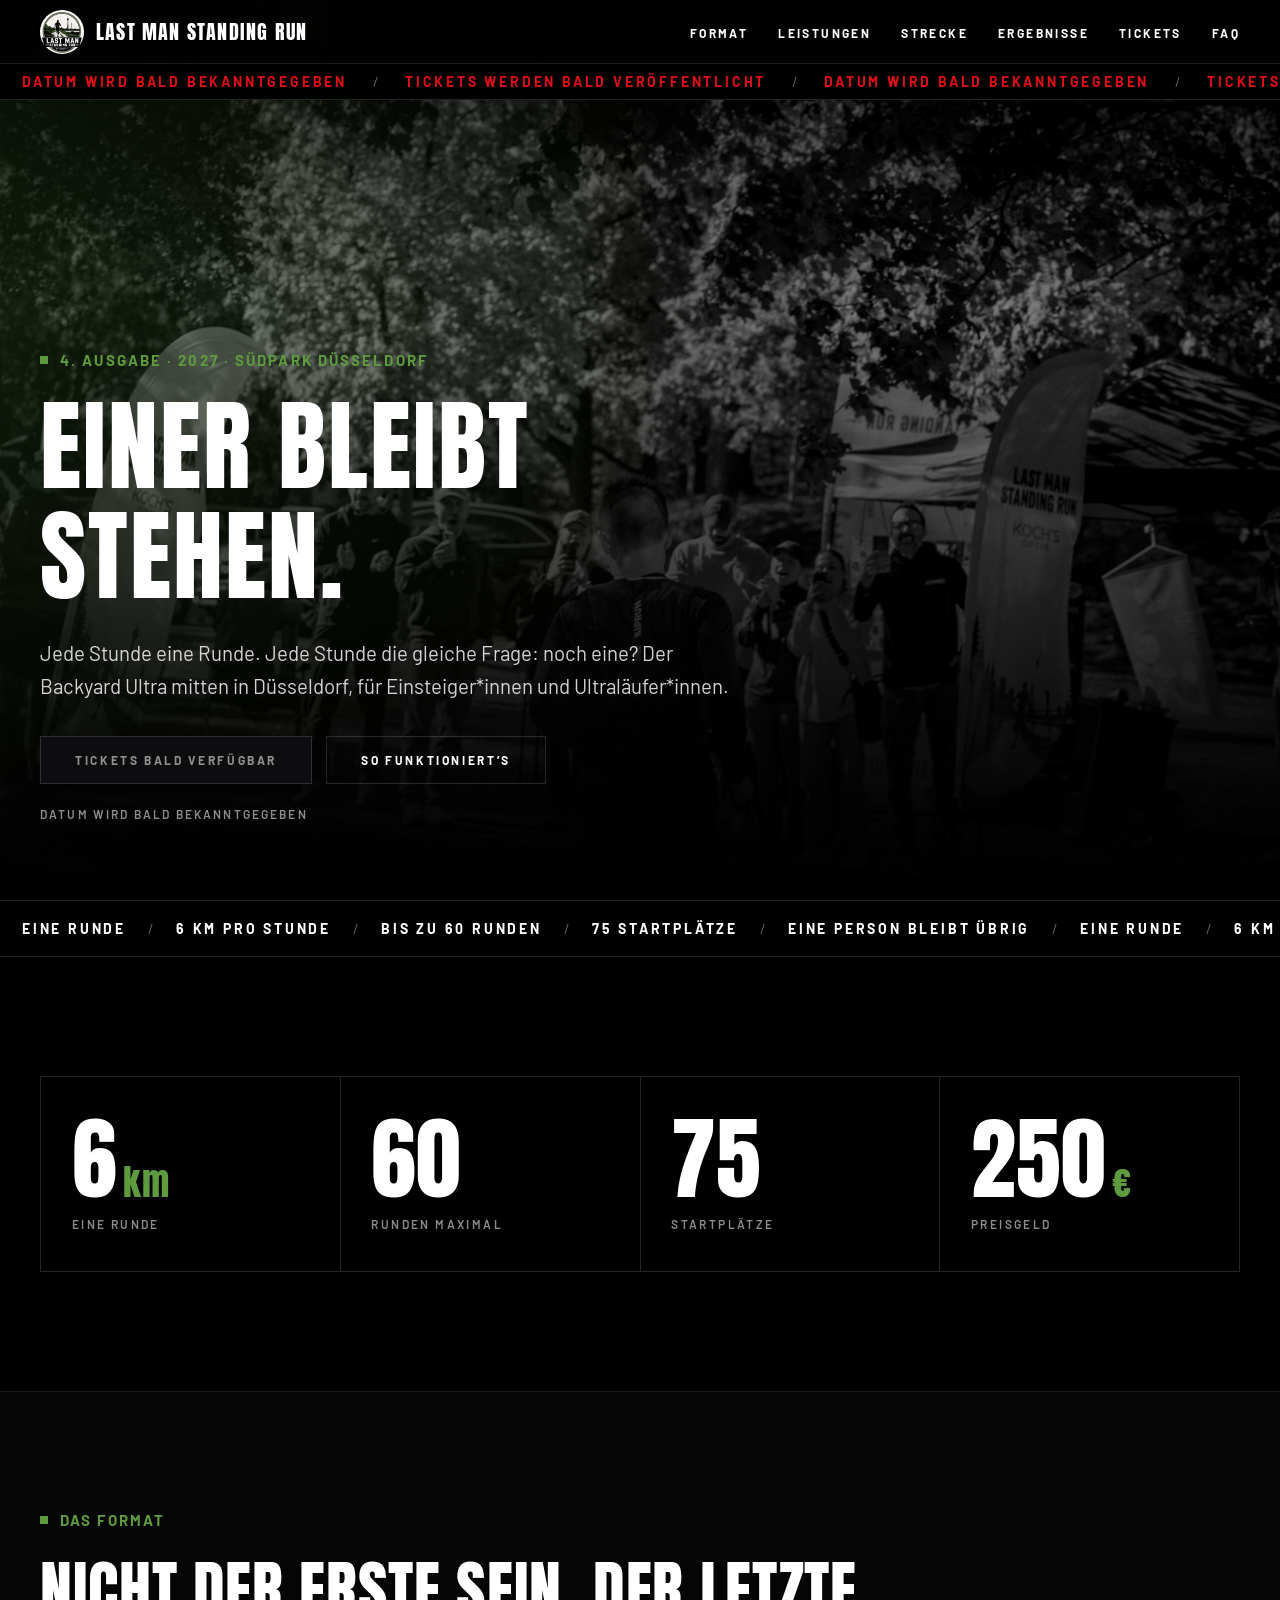
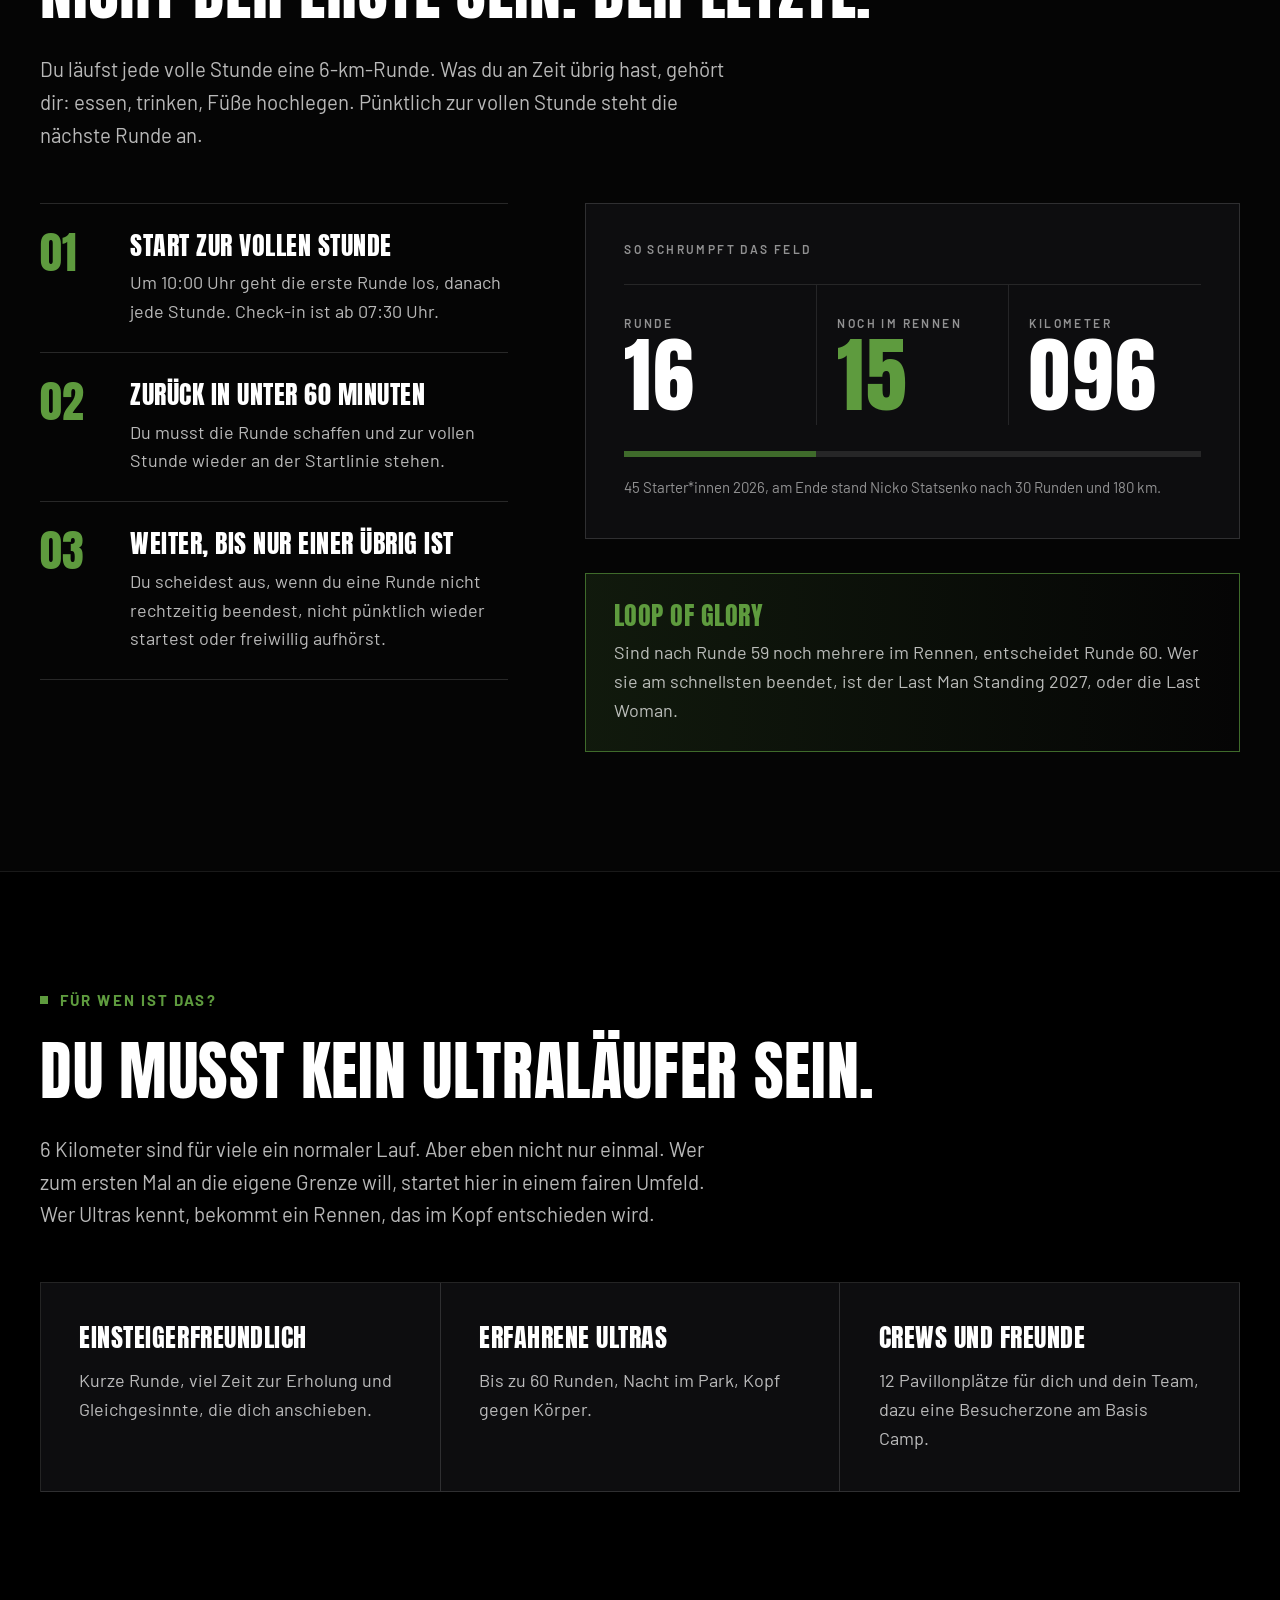
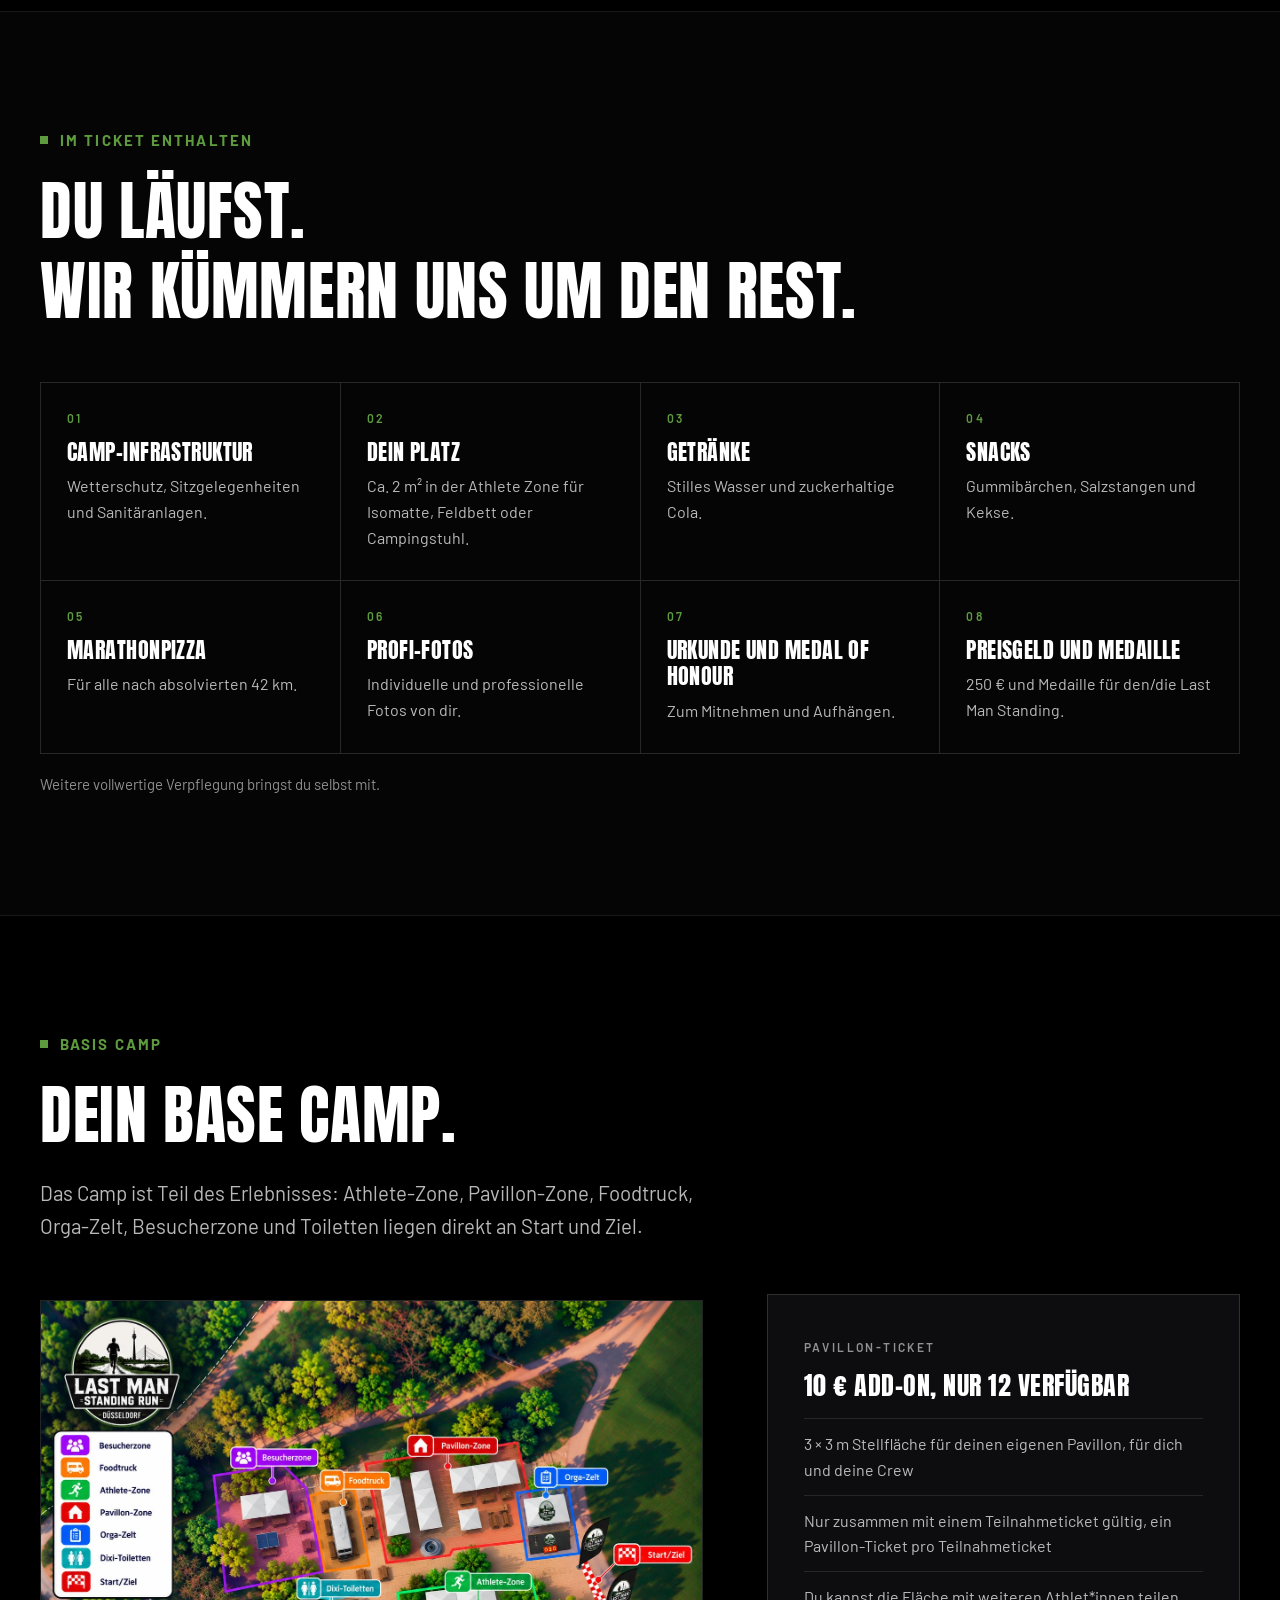
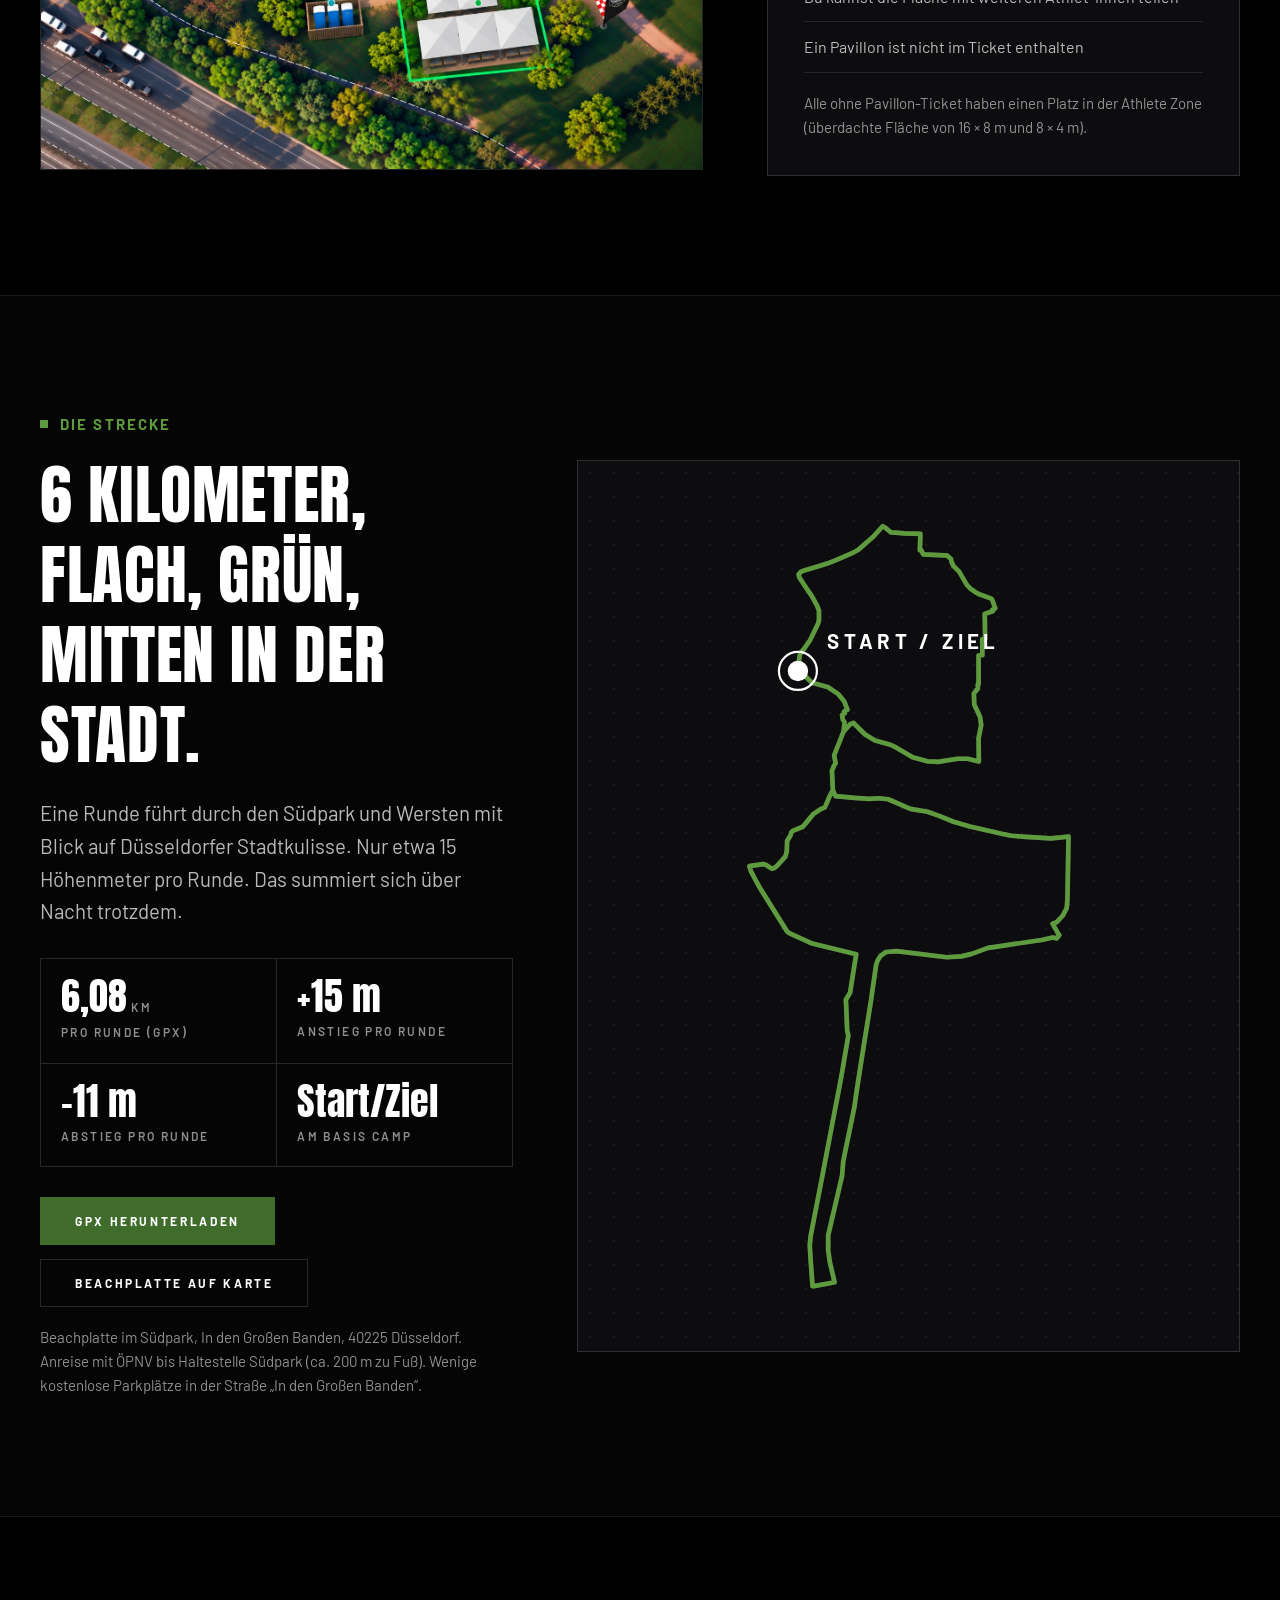
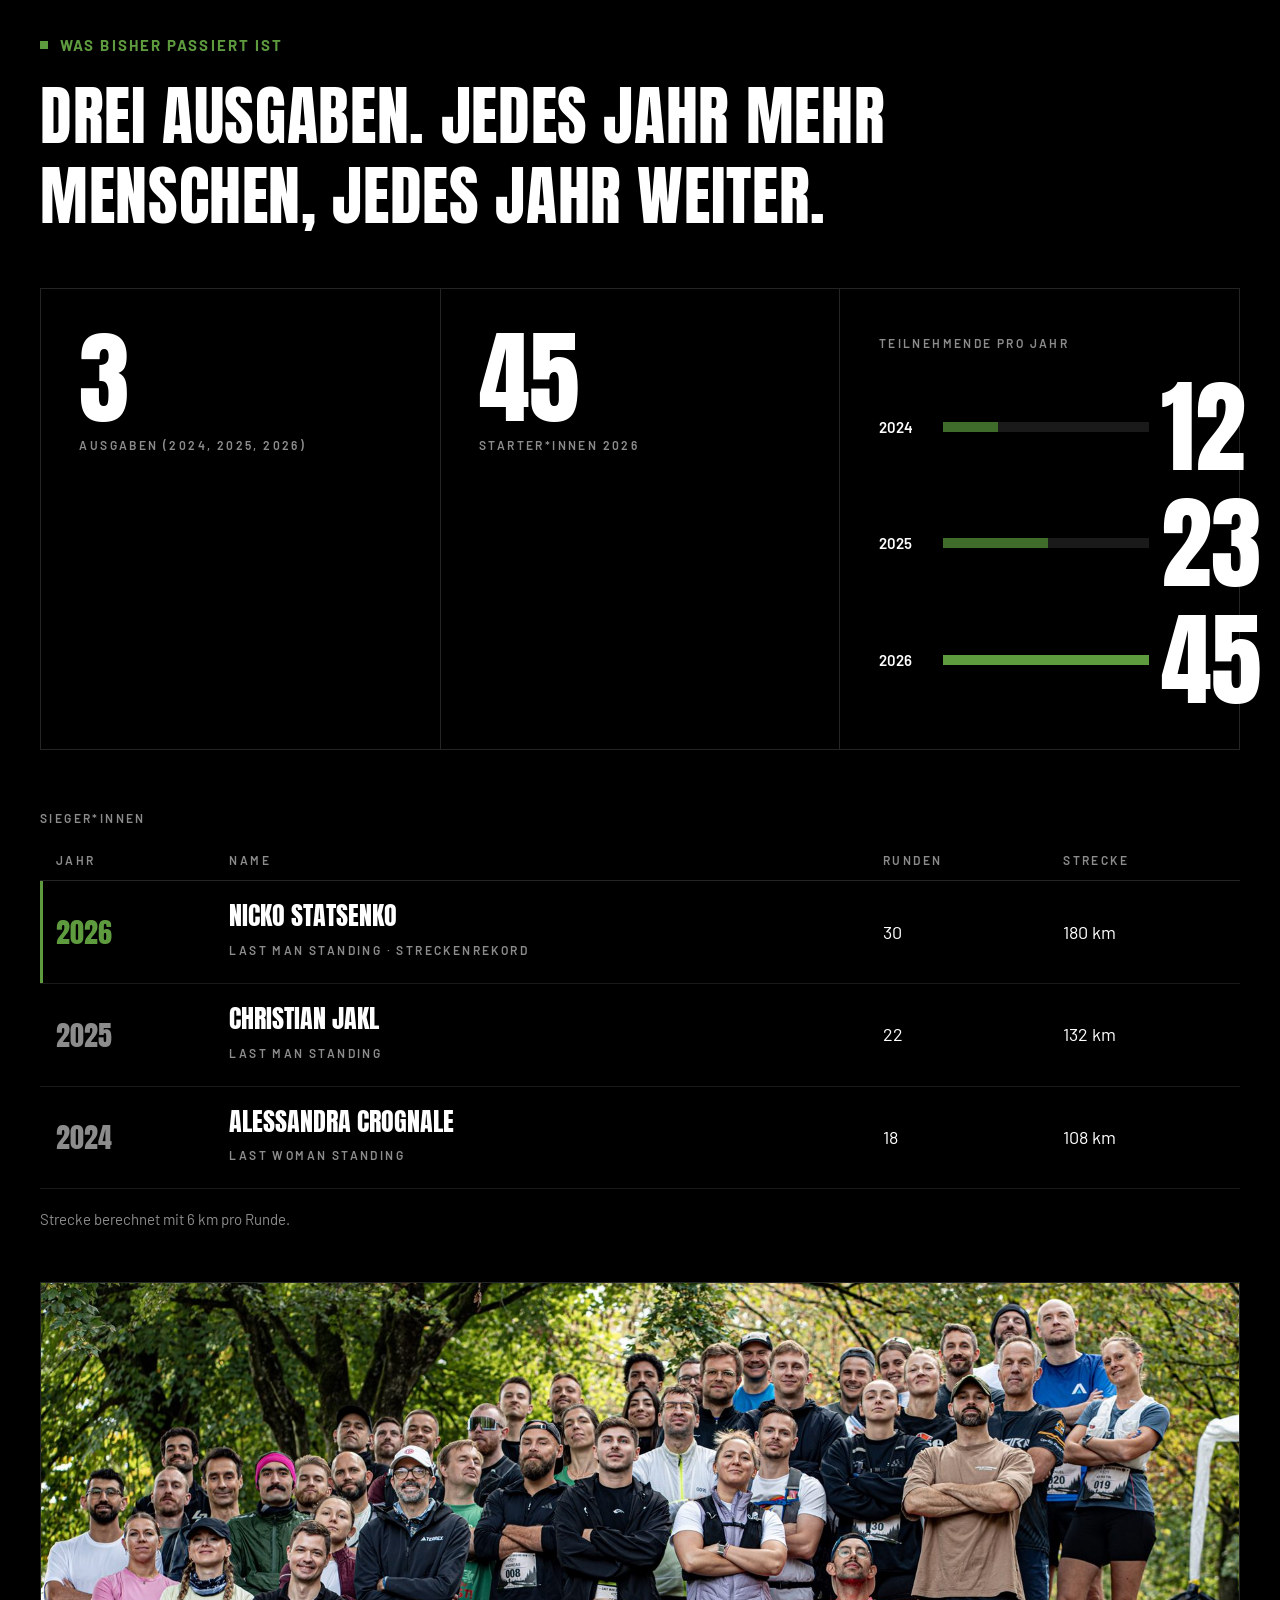
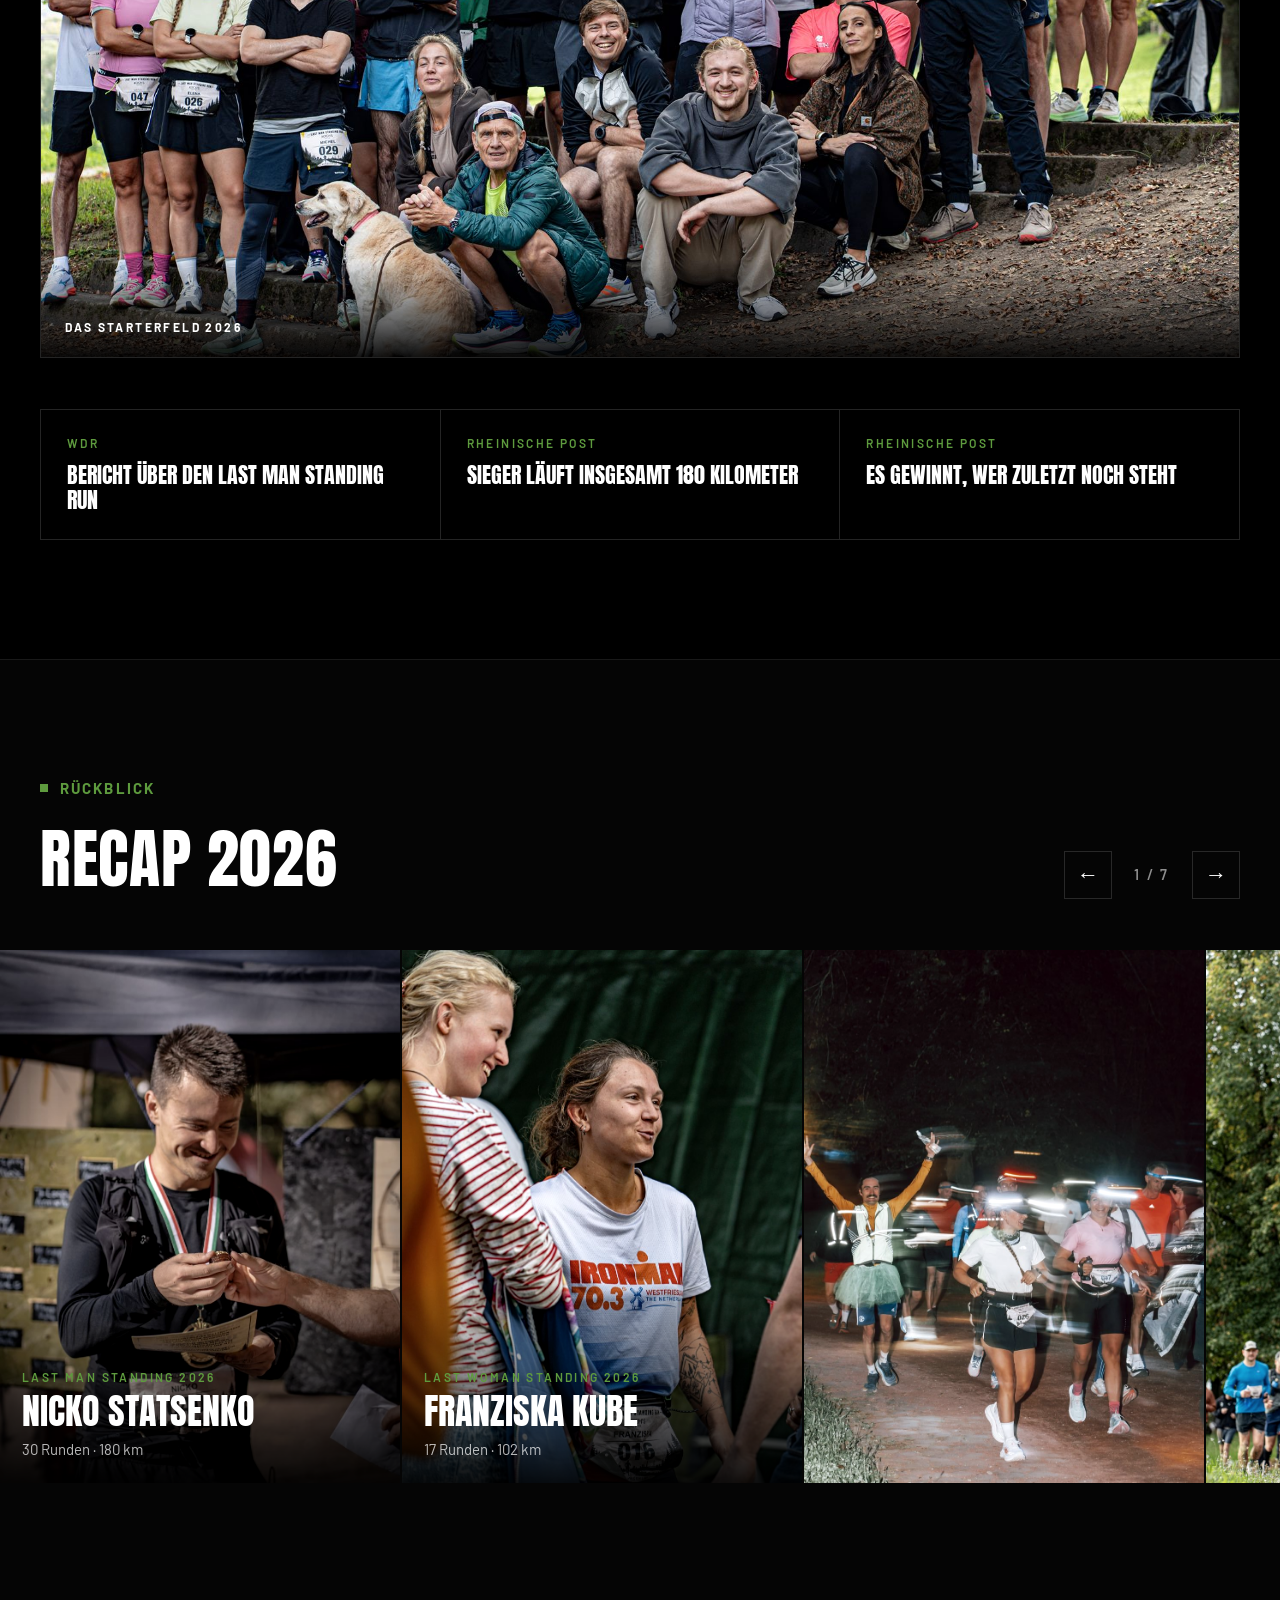
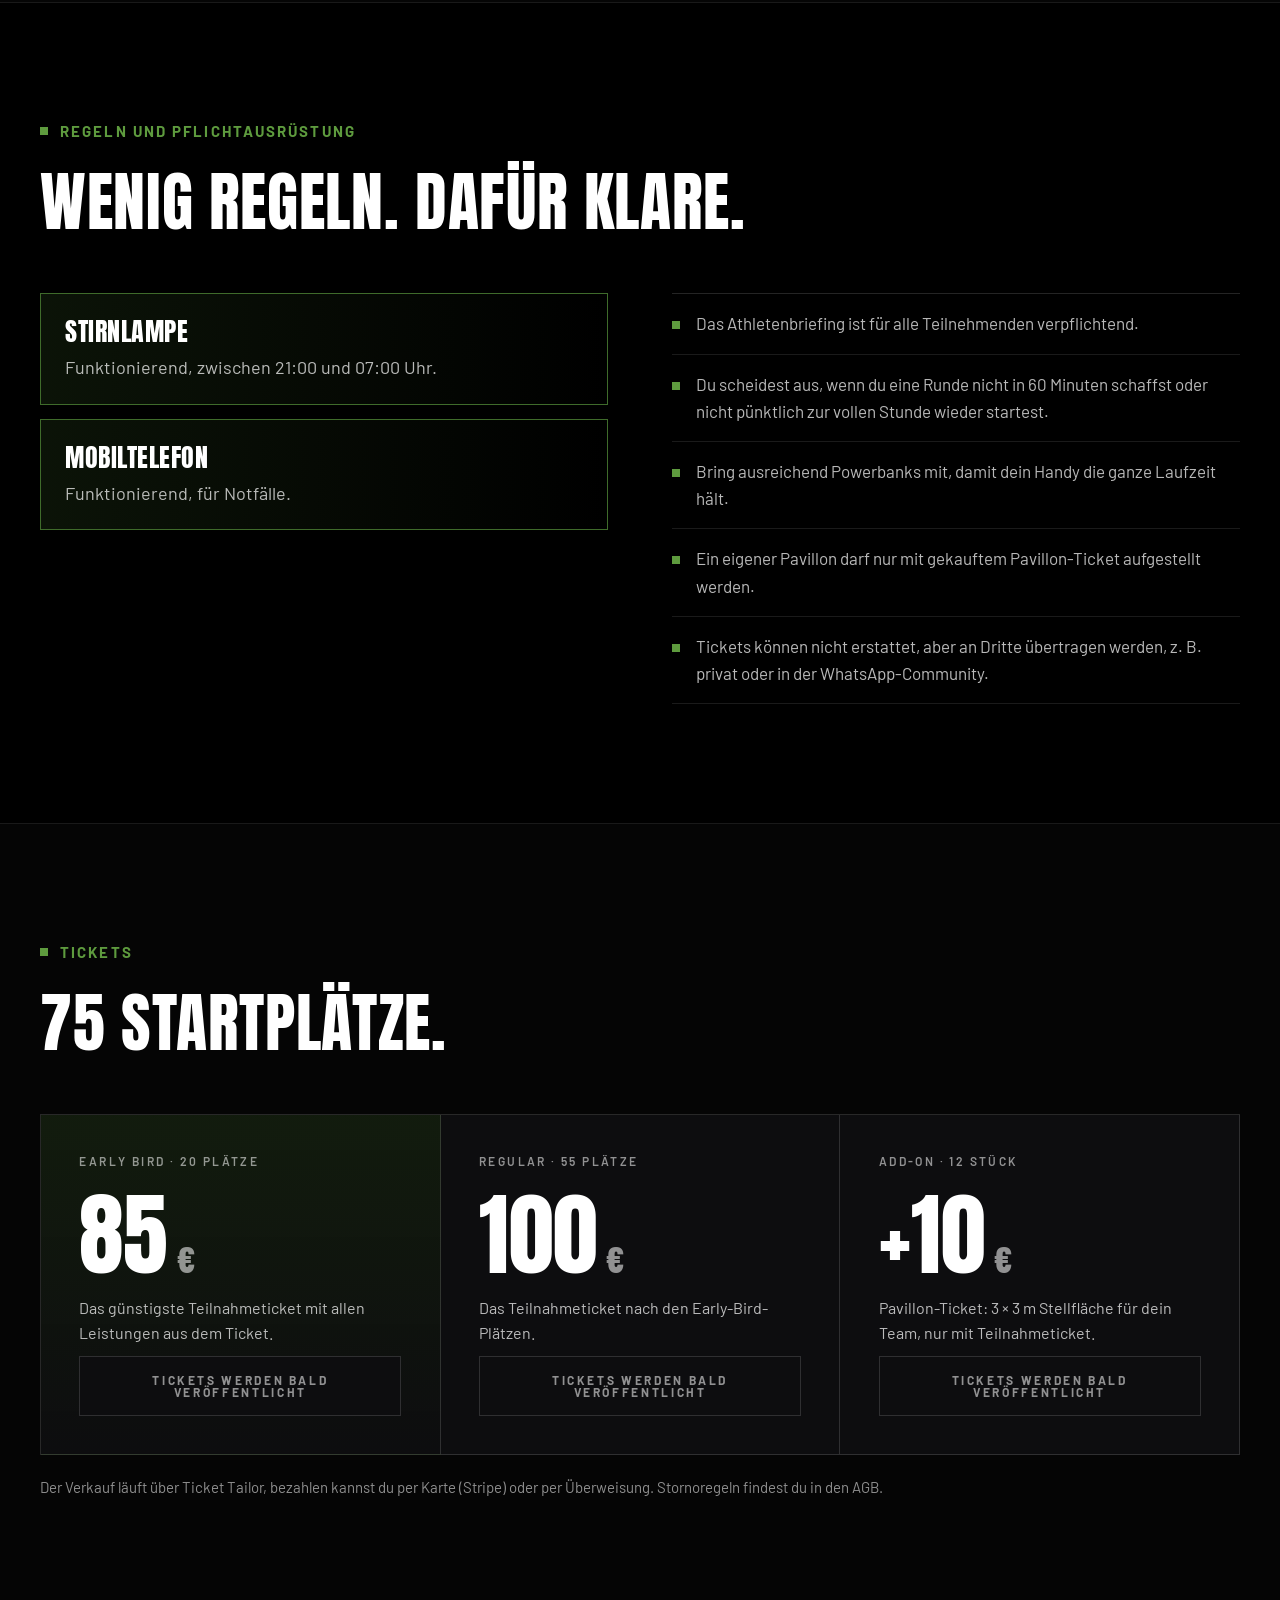
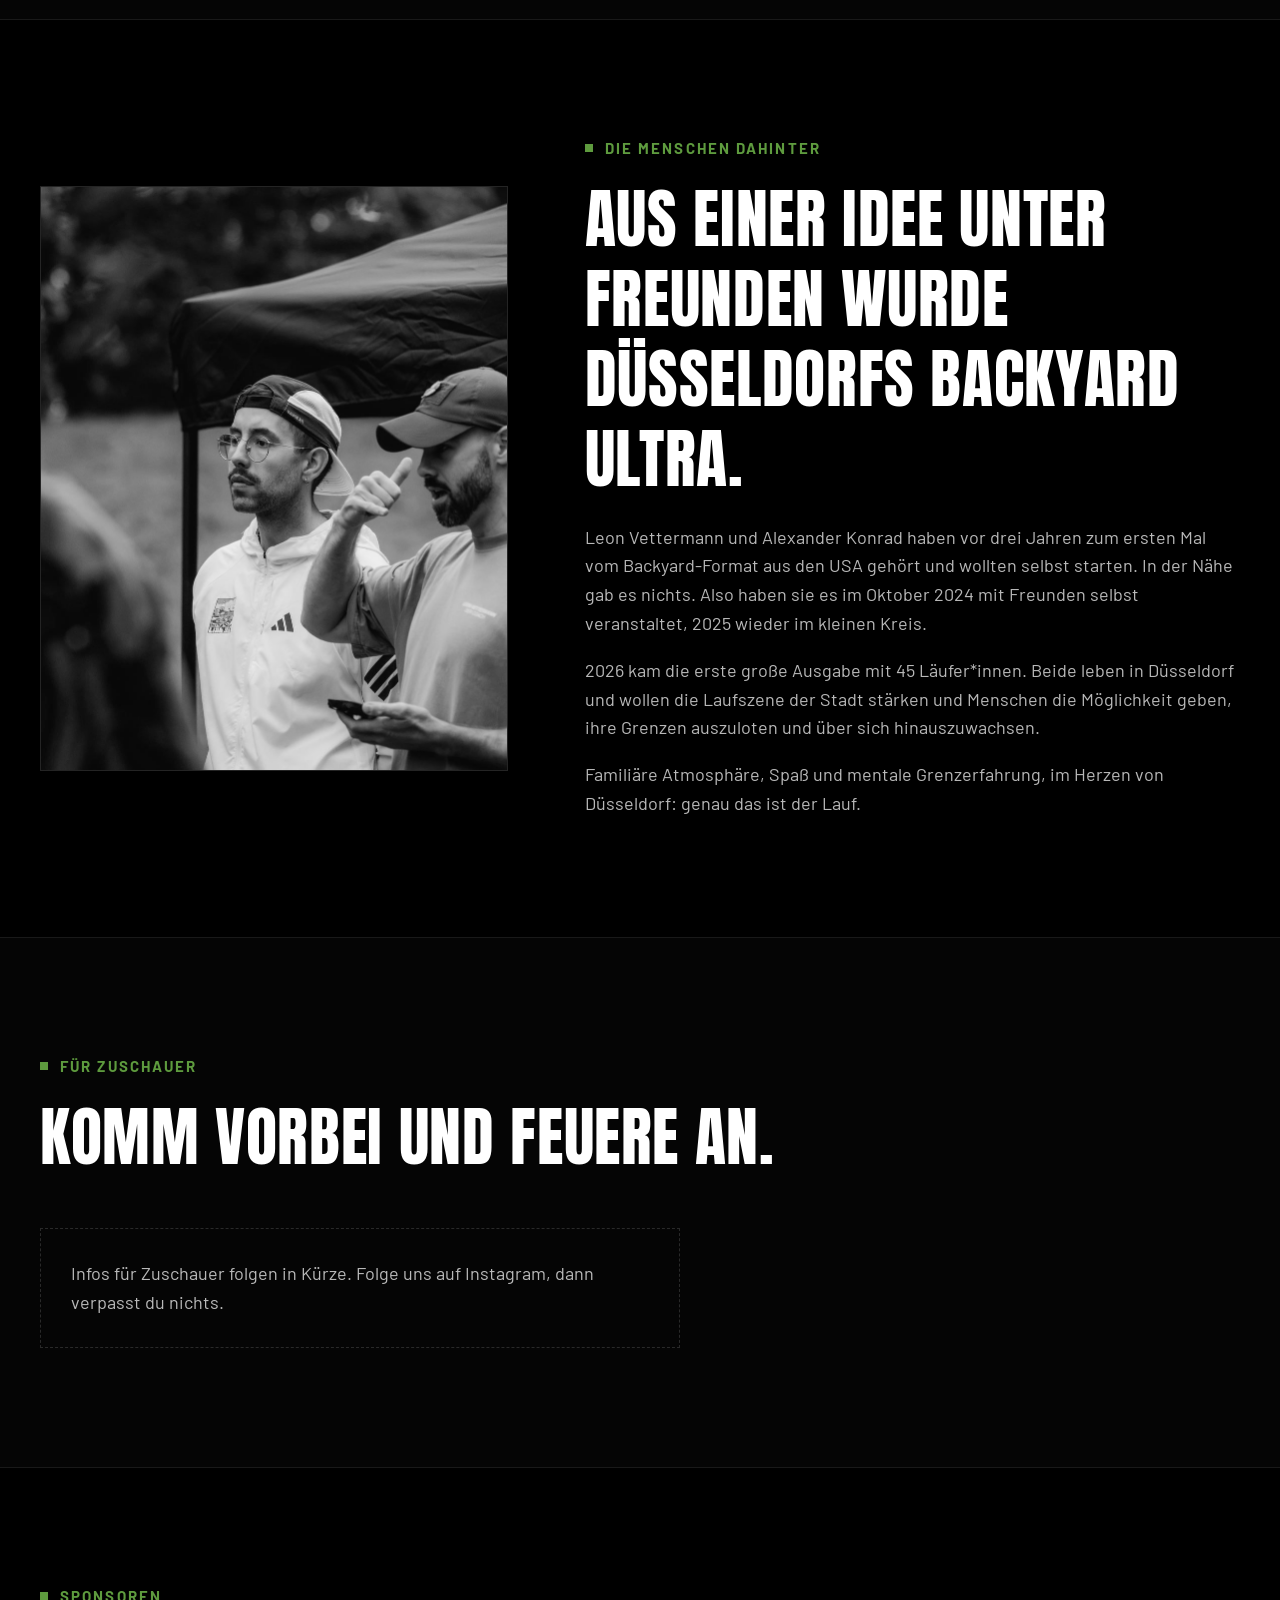
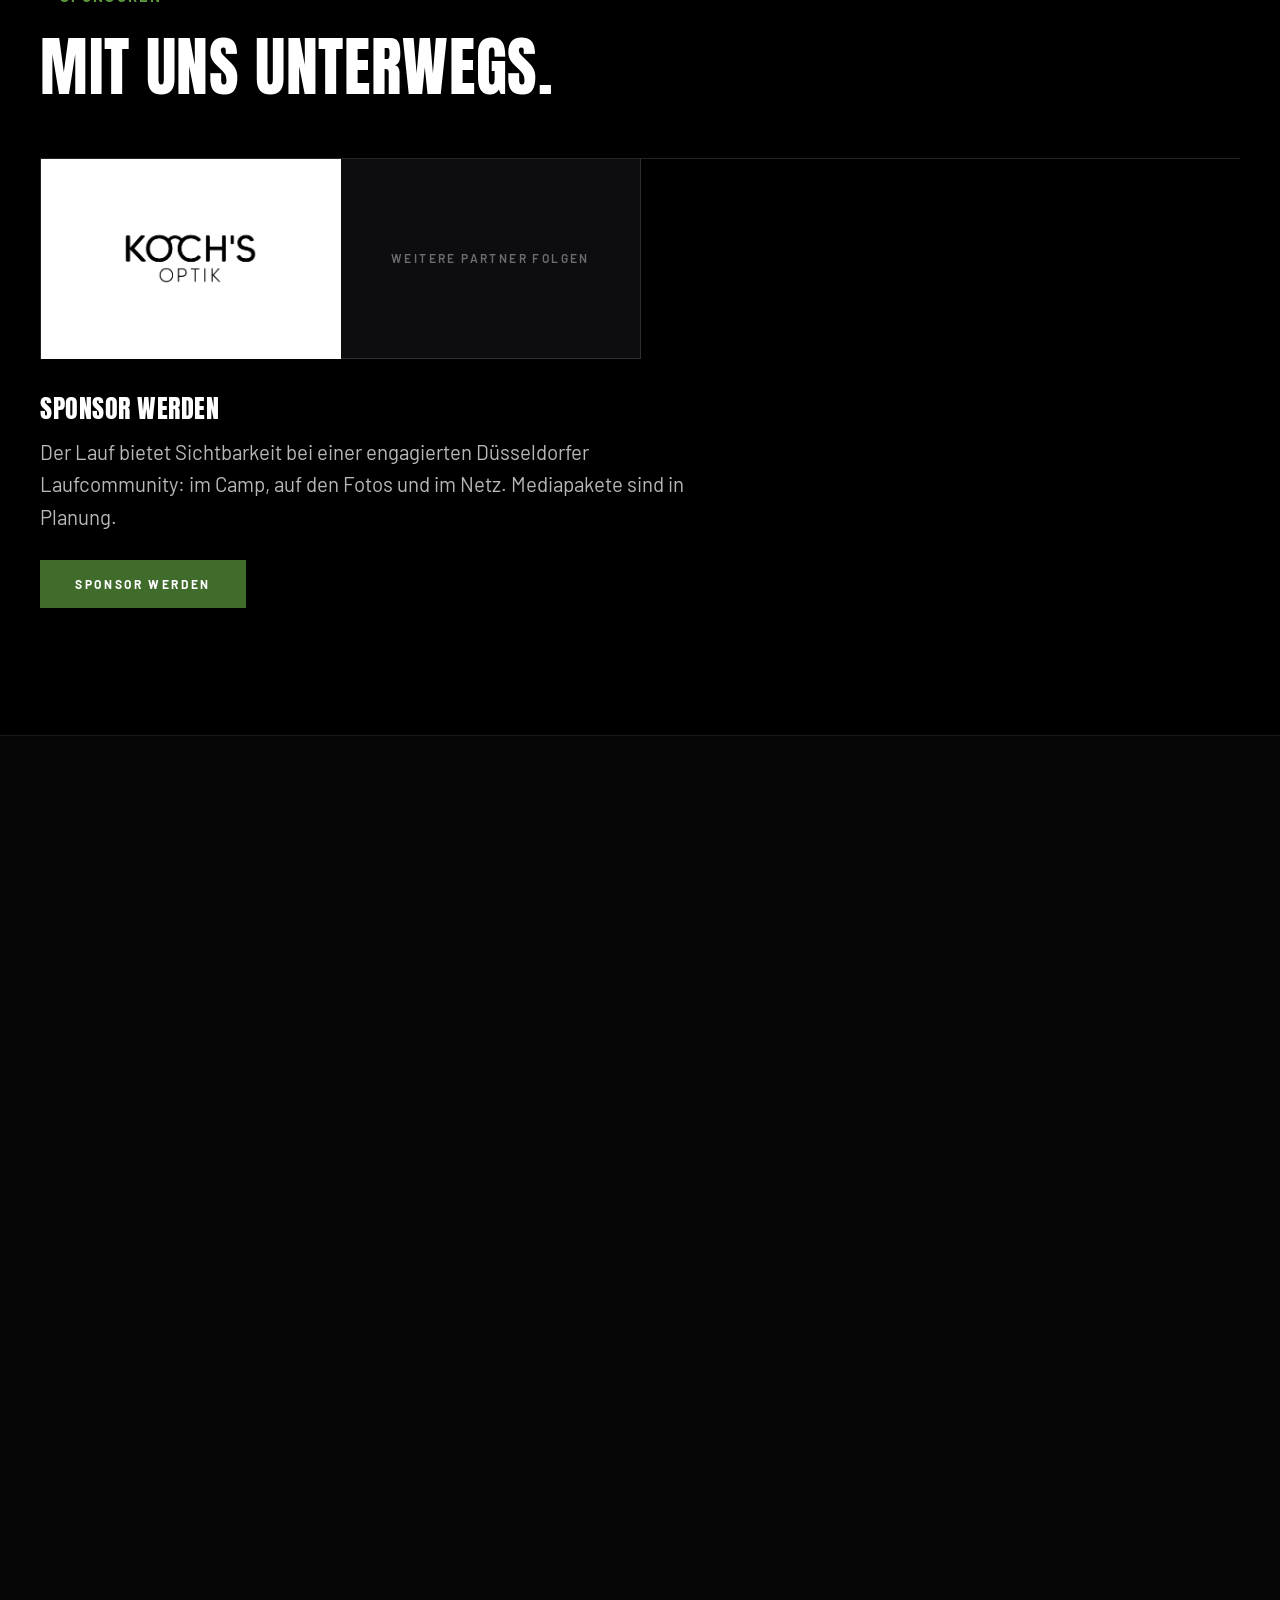
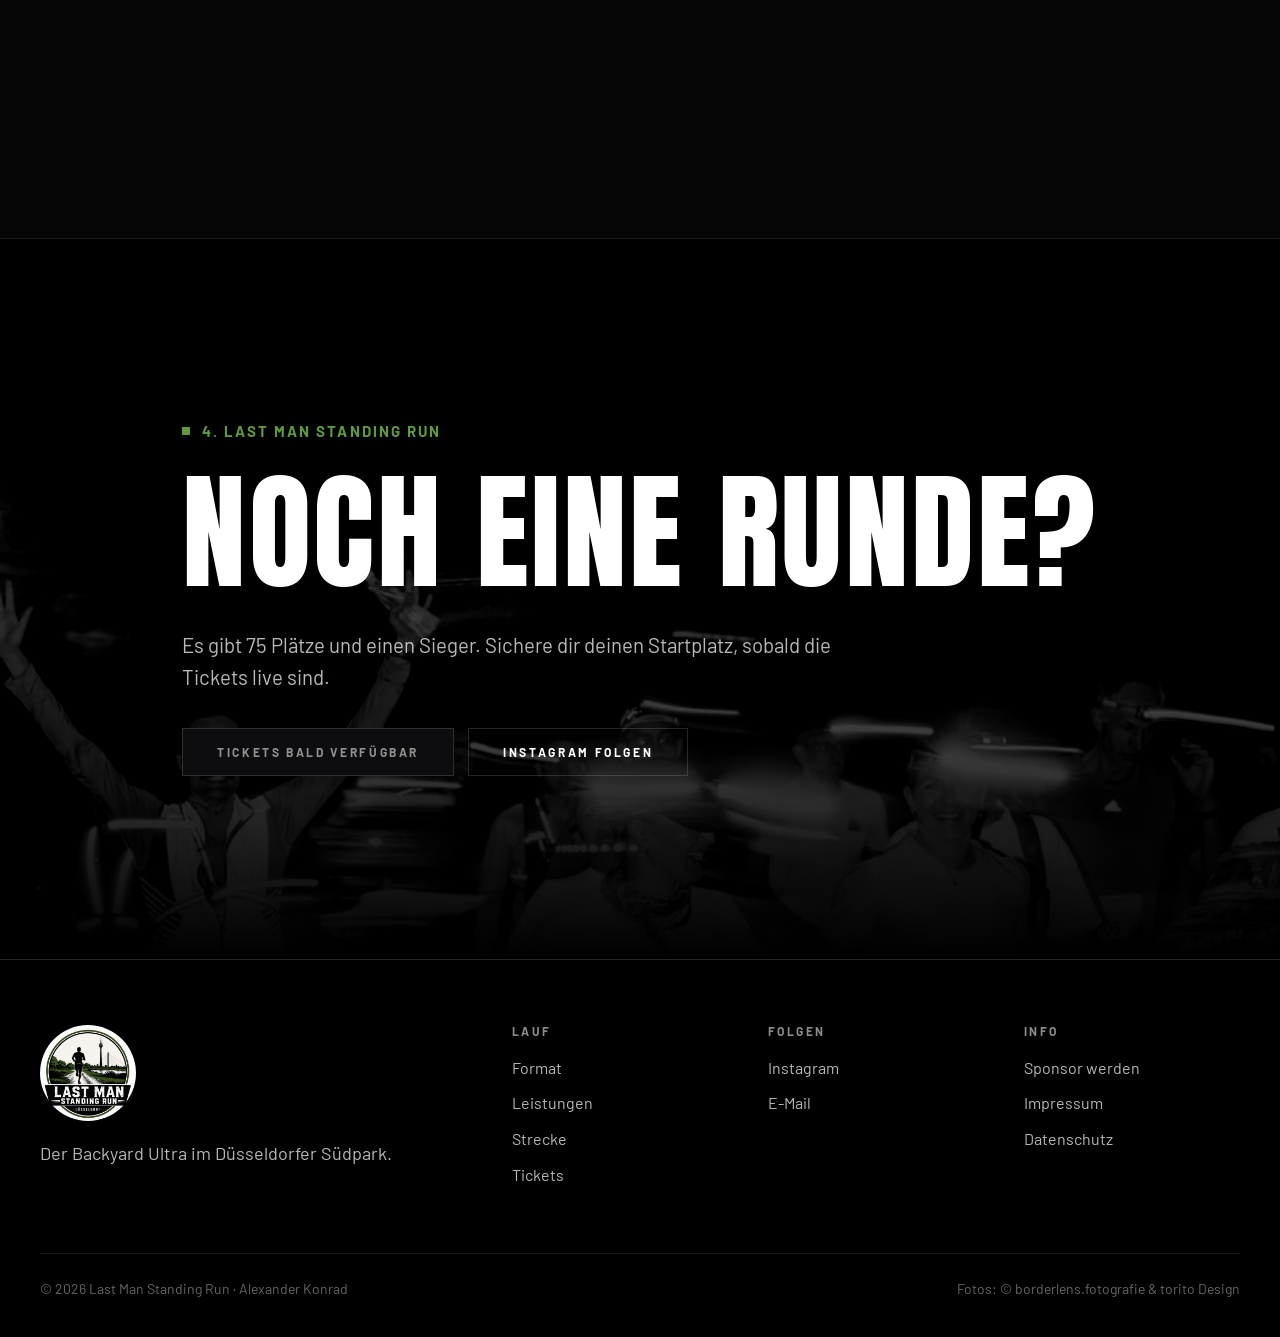
==== index.html @ 7eaa76e2 "Ueberschriften FAQ und Fuer wen angepasst Co-Authored-By: Claude Sonnet 5.5 <noreply@anthropic.com>" ====
<!DOCTYPE html>
<html lang="de">
<head>
<meta charset="utf-8">
<meta name="viewport" content="width=device-width, initial-scale=1">
<title>Last Man Standing Run Düsseldorf – Backyard Ultra im Südpark</title>
<meta name="description" content="Jede Stunde eine 6-km-Runde, bis nur noch einer steht. Der Last Man Standing Run ist der Backyard Ultra im Düsseldorfer Südpark. 4. Ausgabe 2027.">
<meta name="robots" content="noindex, nofollow">
<meta name="theme-color" content="#000000">
<meta property="og:title" content="Last Man Standing Run Düsseldorf">
<meta property="og:description" content="Jede Stunde eine 6-km-Runde. Einer bleibt stehen. Backyard Ultra im Düsseldorfer Südpark, 4. Ausgabe 2027.">
<meta property="og:image" content="assets/img/event-page.jpg">
<link rel="icon" href="assets/img/logo.jpg">
<link rel="preload" href="assets/fonts/anton-400.woff2" as="font" type="font/woff2" crossorigin>
<link rel="preload" href="assets/fonts/barlow-400.woff2" as="font" type="font/woff2" crossorigin>
<link rel="stylesheet" href="css/style.css">
</head>
<body>
<a class="skip" href="#main">Zum Inhalt springen</a>

<!-- Laufband -->
<div class="ticker" role="region" aria-label="Hinweise">
  <div class="ticker-track" aria-hidden="true">
    <span>Datum wird bald bekanntgegeben</span><i>/</i><span>Tickets werden bald veröffentlicht</span><i>/</i>
    <span>Datum wird bald bekanntgegeben</span><i>/</i><span>Tickets werden bald veröffentlicht</span><i>/</i>
    <span>Datum wird bald bekanntgegeben</span><i>/</i><span>Tickets werden bald veröffentlicht</span><i>/</i>
    <span>Datum wird bald bekanntgegeben</span><i>/</i><span>Tickets werden bald veröffentlicht</span><i>/</i>
    <span>Datum wird bald bekanntgegeben</span><i>/</i><span>Tickets werden bald veröffentlicht</span><i>/</i>
    <span>Datum wird bald bekanntgegeben</span><i>/</i><span>Tickets werden bald veröffentlicht</span><i>/</i>
    <span>Datum wird bald bekanntgegeben</span><i>/</i><span>Tickets werden bald veröffentlicht</span><i>/</i>
    <span>Datum wird bald bekanntgegeben</span><i>/</i><span>Tickets werden bald veröffentlicht</span><i>/</i>
  </div>
  <span class="sr-only" style="position:absolute;left:-9999px">Datum wird bald bekanntgegeben. Tickets werden bald veröffentlicht.</span>
</div>

<!-- Navigation -->
<header class="nav" id="nav">
  <div class="wrap">
    <a class="brand" href="#top" aria-label="Last Man Standing Run, zum Seitenanfang">
      <img src="assets/img/logo.jpg" alt="" width="44" height="44">
      <span>Last Man Standing Run</span>
    </a>
    <button class="burger" id="burger" aria-label="Menü öffnen" aria-expanded="false" aria-controls="menu"><span></span></button>
    <ul id="menu">
      <li><a href="#format">Format</a></li>
      <li><a href="#leistungen">Leistungen</a></li>
      <li><a href="#strecke">Strecke</a></li>
      <li><a href="#ergebnisse">Ergebnisse</a></li>
      <li><a href="#tickets">Tickets</a></li>
      <li><a href="#faq">FAQ</a></li>
    </ul>
  </div>
</header>

<main id="main">

<!-- Hero -->
<section class="hero" id="top">
  <div class="hero-bg"><img src="assets/img/eindruck-4.jpg" alt="" width="1400" height="933" fetchpriority="high"></div>
  <div class="wrap">
    <div class="kicker">4. Ausgabe · 2027 · Südpark Düsseldorf</div>
    <h1>Einer bleibt stehen.</h1>
    <p class="lead">Jede Stunde eine Runde. Jede Stunde die gleiche Frage: noch eine? Der Backyard Ultra mitten in Düsseldorf, für Einsteiger*innen und Ultraläufer*innen.</p>
    <div class="btn-row">
      <a class="btn" href="#tickets" aria-disabled="true" tabindex="-1">Tickets bald verfügbar</a>
      <a class="btn ghost" href="#format">So funktioniert’s</a>
    </div>
    <p class="hero-note">Datum wird bald bekanntgegeben</p>
  </div>
</section>

<!-- Info-Band -->
<div class="strip" aria-hidden="true">
  <div class="strip-track">
    <span>Eine Runde</span><i>/</i><span>6 km pro Stunde</span><i>/</i><span>Bis zu 60 Runden</span><i>/</i><span>75 Startplätze</span><i>/</i><span>Eine Person bleibt übrig</span><i>/</i>
    <span>Eine Runde</span><i>/</i><span>6 km pro Stunde</span><i>/</i><span>Bis zu 60 Runden</span><i>/</i><span>75 Startplätze</span><i>/</i><span>Eine Person bleibt übrig</span><i>/</i>
    <span>Eine Runde</span><i>/</i><span>6 km pro Stunde</span><i>/</i><span>Bis zu 60 Runden</span><i>/</i><span>75 Startplätze</span><i>/</i><span>Eine Person bleibt übrig</span><i>/</i>
    <span>Eine Runde</span><i>/</i><span>6 km pro Stunde</span><i>/</i><span>Bis zu 60 Runden</span><i>/</i><span>75 Startplätze</span><i>/</i><span>Eine Person bleibt übrig</span><i>/</i>
  </div>
</div>

<!-- Kennzahlen -->
<section class="sec" aria-label="Kennzahlen">
  <div class="wrap">
    <div class="stats reveal">
      <div class="stat"><b>6<small>km</small></b><span class="label">Eine Runde</span></div>
      <div class="stat"><b>60</b><span class="label">Runden maximal</span></div>
      <div class="stat"><b>75</b><span class="label">Startplätze</span></div>
      <div class="stat"><b>250<small>€</small></b><span class="label">Preisgeld</span></div>
    </div>
  </div>
</section>

<!-- Format -->
<section class="sec band" id="format">
  <div class="wrap">
    <div class="sec-head reveal">
      <div class="kicker">Das Format</div>
      <h2>Nicht der Erste sein. Der Letzte.</h2>
      <p class="lead">Du läufst jede volle Stunde eine 6-km-Runde. Was du an Zeit übrig hast, gehört dir: essen, trinken, Füße hochlegen. Pünktlich zur vollen Stunde steht die nächste Runde an.</p>
    </div>
    <div class="format-grid">
      <ol class="steps reveal">
        <li><div><h3>Start zur vollen Stunde</h3><p>Um 10:00 Uhr geht die erste Runde los, danach jede Stunde. Check-in ist ab 07:30 Uhr.</p></div></li>
        <li><div><h3>Zurück in unter 60 Minuten</h3><p>Du musst die Runde schaffen und zur vollen Stunde wieder an der Startlinie stehen.</p></div></li>
        <li><div><h3>Weiter, bis nur einer übrig ist</h3><p>Du scheidest aus, wenn du eine Runde nicht rechtzeitig beendest, nicht pünktlich wieder startest oder freiwillig aufhörst.</p></div></li>
      </ol>
      <div class="reveal">
        <div class="board" id="board" aria-label="Beispielanzeige: So schrumpft das Starterfeld Runde für Runde">
          <div class="board-top"><span class="label">So schrumpft das Feld</span></div>
          <div class="board-row">
            <div class="board-cell"><span class="label">Runde</span><div class="seg" id="b-lap">00</div></div>
            <div class="board-cell"><span class="label">Noch im Rennen</span><div class="seg green" id="b-in">45</div></div>
            <div class="board-cell"><span class="label">Kilometer</span><div class="seg" id="b-km">000</div></div>
          </div>
          <div class="board-bar"><i id="b-bar"></i></div>
          <p class="small-note">45 Starter*innen 2026, am Ende stand Nicko Statsenko nach 30 Runden und 180 km.</p>
        </div>
        <div class="glory">
          <h3>Loop of Glory</h3>
          <p>Sind nach Runde 59 noch mehrere im Rennen, entscheidet Runde 60. Wer sie am schnellsten beendet, ist der Last Man Standing 2027, oder die Last Woman.</p>
        </div>
      </div>
    </div>
  </div>
</section>

<!-- Für wen -->
<section class="sec">
  <div class="wrap">
    <div class="sec-head reveal">
      <div class="kicker">Für wen ist das?</div>
      <h2>Du musst kein Ultraläufer sein.</h2>
      <p class="lead">6 Kilometer sind für viele ein normaler Lauf. Aber eben nicht nur einmal. Wer zum ersten Mal an die eigene Grenze will, startet hier in einem fairen Umfeld. Wer Ultras kennt, bekommt ein Rennen, das im Kopf entschieden wird.</p>
    </div>
    <div class="cols3 reveal">
      <div><h3>Einsteigerfreundlich</h3><p>Kurze Runde, viel Zeit zur Erholung und Gleichgesinnte, die dich anschieben.</p></div>
      <div><h3>Erfahrene Ultras</h3><p>Bis zu 60 Runden, Nacht im Park, Kopf gegen Körper.</p></div>
      <div><h3>Crews und Freunde</h3><p>12 Pavillonplätze für dich und dein Team, dazu eine Besucherzone am Basis Camp.</p></div>
    </div>
  </div>
</section>

<!-- Leistungen -->
<section class="sec band" id="leistungen">
  <div class="wrap">
    <div class="sec-head reveal">
      <div class="kicker">Im Ticket enthalten</div>
      <h2>Du läufst.<br>Wir kümmern uns um den Rest.</h2>
    </div>
    <div class="perk-grid reveal">
      <div class="perk"><span class="label">01</span><h3>Camp-Infrastruktur</h3><p>Wetterschutz, Sitzgelegenheiten und Sanitäranlagen.</p></div>
      <div class="perk"><span class="label">02</span><h3>Dein Platz</h3><p>Ca. 2 m² in der Athlete Zone für Isomatte, Feldbett oder Campingstuhl.</p></div>
      <div class="perk"><span class="label">03</span><h3>Getränke</h3><p>Stilles Wasser und zuckerhaltige Cola.</p></div>
      <div class="perk"><span class="label">04</span><h3>Snacks</h3><p>Gummibärchen, Salzstangen und Kekse.</p></div>
      <div class="perk"><span class="label">05</span><h3>Marathonpizza</h3><p>Für alle nach absolvierten 42 km.</p></div>
      <div class="perk"><span class="label">06</span><h3>Profi-Fotos</h3><p>Individuelle und professionelle Fotos von dir.</p></div>
      <div class="perk"><span class="label">07</span><h3>Urkunde und Medal of Honour</h3><p>Zum Mitnehmen und Aufhängen.</p></div>
      <div class="perk"><span class="label">08</span><h3>Preisgeld und Medaille</h3><p>250 € und Medaille für den/die Last Man Standing.</p></div>
    </div>
    <p class="small-note">Weitere vollwertige Verpflegung bringst du selbst mit.</p>
  </div>
</section>

<!-- Basis Camp -->
<section class="sec" id="camp">
  <div class="wrap">
    <div class="sec-head reveal">
      <div class="kicker">Basis Camp</div>
      <h2>Dein Base Camp.</h2>
      <p class="lead">Das Camp ist Teil des Erlebnisses: Athlete-Zone, Pavillon-Zone, Foodtruck, Orga-Zelt, Besucherzone und Toiletten liegen direkt an Start und Ziel.</p>
    </div>
    <div class="camp-grid">
      <figure class="camp-img reveal"><img src="assets/img/basecamp.webp" alt="Übersichtsgrafik des Basis Camps mit Besucherzone, Foodtruck, Athlete-Zone, Pavillon-Zone, Orga-Zelt, Dixi-Toiletten und Start/Ziel" width="1490" height="1055" loading="lazy"></figure>
      <div class="ticket-box reveal">
        <span class="label">Pavillon-Ticket</span>
        <h3 style="margin-top:10px">10 € Add-on, nur 12 verfügbar</h3>
        <ul>
          <li>3 × 3 m Stellfläche für deinen eigenen Pavillon, für dich und deine Crew</li>
          <li>Nur zusammen mit einem Teilnahmeticket gültig, ein Pavillon-Ticket pro Teilnahmeticket</li>
          <li>Du kannst die Fläche mit weiteren Athlet*innen teilen</li>
          <li>Ein Pavillon ist nicht im Ticket enthalten</li>
        </ul>
        <p class="small-note">Alle ohne Pavillon-Ticket haben einen Platz in der Athlete Zone (überdachte Fläche von 16 × 8 m und 8 × 4 m).</p>
      </div>
    </div>
  </div>
</section>

<!-- Strecke -->
<section class="sec band" id="strecke">
  <div class="wrap">
    <div class="route-grid">
      <div class="reveal">
        <div class="kicker">Die Strecke</div>
        <h2>6 Kilometer, flach, grün, mitten in der Stadt.</h2>
        <p class="lead" style="margin-top:22px">Eine Runde führt durch den Südpark und Wersten mit Blick auf Düsseldorfer Stadtkulisse. Nur etwa 15 Höhenmeter pro Runde. Das summiert sich über Nacht trotzdem.</p>
        <div class="route-facts">
          <div><b>6,08<small class="label"> km</small></b><span class="label">Pro Runde (GPX)</span></div>
          <div><b>+15 m</b><span class="label">Anstieg pro Runde</span></div>
          <div><b>−11 m</b><span class="label">Abstieg pro Runde</span></div>
          <div><b>Start/Ziel</b><span class="label">Am Basis Camp</span></div>
        </div>
        <div class="btn-row">
          <a class="btn" href="assets/data/last-man-standing-run-strecke.gpx" download>GPX herunterladen</a>
          <a class="btn ghost" href="https://maps.app.goo.gl/N51VgsgNtbL3gct1A" rel="noopener" target="_blank">Beachplatte auf Karte</a>
        </div>
        <p class="small-note">Beachplatte im Südpark, In den Großen Banden, 40225 Düsseldorf. Anreise mit ÖPNV bis Haltestelle Südpark (ca. 200 m zu Fuß). Wenige kostenlose Parkplätze in der Straße „In den Großen Banden“.</p>
      </div>
      <div class="route-map reveal" id="routeMap">
        <svg viewBox="170 20 260 560" role="img" aria-label="Verlauf der 6-Kilometer-Runde, aus der GPX-Datei gezeichnet">
          <path class="route-base" d="M224,139 L225.6,139.4 L225,137 L224.3,134.3 L225.3,128.3 L225.9,126.6 L227.8,124.4 L232.3,118 L237.8,106.6 L238.4,104.2 L238.4,97.7 L237.1,94.3 L233.9,88.5 L233.4,87.7 L229.7,82.3 L228,79.7 L224.9,74.9 L224.5,72.9 L226,71.2 L227.9,70.4 L230,69.7 L238.6,67.2 L244.5,65.4 L250.8,62.9 L261.5,58.2 L263.2,57.3 L265.5,56 L269.8,52.2 L275.5,47.2 L282,40 L283.6,40.9 L287.6,44.2 L290.6,44.4 L296.7,44.9 L303.3,45.1 L307.8,45.2 L307.7,48.9 L307.4,56.4 L308.4,56.4 L309.7,59.2 L323.8,59.9 L326,60 L328.7,62.4 L329.2,64.6 L330.5,67.3 L334.3,71.1 L339.6,80.1 L342.4,83 L343.9,84 L345.5,85.1 L347.7,86.4 L356.3,89.5 L357.2,91 L358.1,93.7 L358.4,94.5 L359,96.2 L357.1,97 L357.5,98 L351.8,100 L351.9,104.1 L352.1,117.2 L350.1,117.3 L350.2,128.3 L349.6,128.3 L347.6,128.4 L347.6,130.4 L347.6,144.8 L347.6,148.2 L347.1,148.2 L347.1,151.1 L346.3,152 L345.8,152.7 L344.4,154.4 L344.6,160.4 L344.7,162.1 L347.3,167.6 L348.7,170.8 L349.4,176.1 L347.6,185.1 L347.8,201 L340.1,199.1 L333.3,199.1 L319.8,201.2 L317.5,201.1 L313.1,201 L302.5,198 L291.4,191.5 L287.3,189.5 L276.8,186.6 L270,182.5 L265.6,178.2 L262,174.6 L259.7,175.5 L255.2,180.6 L248.8,196.7 L249.5,200.5 L249.8,202.2 L248.6,203.9 L247.3,207.2 L247.9,220.6 L249.8,224.7 L262.9,225.9 L270.4,226.4 L272.5,226.5 L279.6,226.1 L285.8,226.8 L300.9,233.4 L312.7,235.4 L320.6,238.2 L330.5,242.2 L341.7,245.4 L363.4,250.4 L370.2,251.8 L380,252.5 L396.9,253.6 L404.3,252.9 L409.2,252.3 L409.1,254.9 L408.4,295.1 L407.9,301.3 L405,306.7 L401.1,310.9 L398.3,312 L398.7,312.7 L399,313.3 L401.8,318.3 L402.8,319.8 L401.1,322 L398.3,321.4 L390.7,323.1 L360.2,327.6 L354.1,328.5 L342.9,332.6 L335.8,334.3 L325.9,334.9 L291.4,330.7 L284.3,331.3 L280.5,334 L278.6,337 L277.5,340.1 L274.6,360.2 L274.1,363.9 L267.5,405.1 L263.8,428.9 L263.1,434.1 L262.6,437.6 L259.2,454.1 L256.5,467.1 L255,474.7 L254.2,484.5 L244.7,525.2 L244.7,535.4 L245.9,543.8 L247.8,551.8 L249.1,557.3 L248.4,557.5 L235,559.9 L234,560 L233.2,548.8 L232.8,543.7 L232.1,532 L232.7,525.7 L240.7,484.6 L248.9,441.6 L252.2,424.5 L253.9,415.4 L256.9,397.8 L258.5,388.3 L257.7,385.1 L257.1,369.9 L256.8,364 L259.7,359.1 L262.2,343.2 L263.9,332.9 L233.1,325.3 L217.7,318.2 L216.5,317.1 L198,287.5 L196.1,284.1 L191.9,276.1 L190.8,272.6 L200,271.2 L202,271.6 L206,274.3 L208,273.8 L209.6,272.5 L215.4,266.1 L216.4,262.3 L216.6,255.3 L217.2,254.4 L218.9,251.6 L219.4,249.6 L220.5,248.4 L227.3,245.6 L230.3,242.1 L234.7,236.8 L239.2,233.8 L242.4,232.4 L244.2,228.3 L245.7,224.7 L247.9,220.6 L247.3,207.2 L248.6,203.9 L249.8,202.2 L249.5,200.5 L248.8,196.7 L255.2,180.6 L255.5,178.1 L255.9,174.3 L254.7,172.2 L254.2,169.2 L256.1,167.8 L255.5,167 L256,166.5 L256.7,165.9 L257.9,165.6 L255.6,159.7 L251.4,154.7 L244.4,150 L243.6,149.8 L233.7,147.1 L225.6,139.4"/>
          <path class="route-line" id="routeLine" d="M224,139 L225.6,139.4 L225,137 L224.3,134.3 L225.3,128.3 L225.9,126.6 L227.8,124.4 L232.3,118 L237.8,106.6 L238.4,104.2 L238.4,97.7 L237.1,94.3 L233.9,88.5 L233.4,87.7 L229.7,82.3 L228,79.7 L224.9,74.9 L224.5,72.9 L226,71.2 L227.9,70.4 L230,69.7 L238.6,67.2 L244.5,65.4 L250.8,62.9 L261.5,58.2 L263.2,57.3 L265.5,56 L269.8,52.2 L275.5,47.2 L282,40 L283.6,40.9 L287.6,44.2 L290.6,44.4 L296.7,44.9 L303.3,45.1 L307.8,45.2 L307.7,48.9 L307.4,56.4 L308.4,56.4 L309.7,59.2 L323.8,59.9 L326,60 L328.7,62.4 L329.2,64.6 L330.5,67.3 L334.3,71.1 L339.6,80.1 L342.4,83 L343.9,84 L345.5,85.1 L347.7,86.4 L356.3,89.5 L357.2,91 L358.1,93.7 L358.4,94.5 L359,96.2 L357.1,97 L357.5,98 L351.8,100 L351.9,104.1 L352.1,117.2 L350.1,117.3 L350.2,128.3 L349.6,128.3 L347.6,128.4 L347.6,130.4 L347.6,144.8 L347.6,148.2 L347.1,148.2 L347.1,151.1 L346.3,152 L345.8,152.7 L344.4,154.4 L344.6,160.4 L344.7,162.1 L347.3,167.6 L348.7,170.8 L349.4,176.1 L347.6,185.1 L347.8,201 L340.1,199.1 L333.3,199.1 L319.8,201.2 L317.5,201.1 L313.1,201 L302.5,198 L291.4,191.5 L287.3,189.5 L276.8,186.6 L270,182.5 L265.6,178.2 L262,174.6 L259.7,175.5 L255.2,180.6 L248.8,196.7 L249.5,200.5 L249.8,202.2 L248.6,203.9 L247.3,207.2 L247.9,220.6 L249.8,224.7 L262.9,225.9 L270.4,226.4 L272.5,226.5 L279.6,226.1 L285.8,226.8 L300.9,233.4 L312.7,235.4 L320.6,238.2 L330.5,242.2 L341.7,245.4 L363.4,250.4 L370.2,251.8 L380,252.5 L396.9,253.6 L404.3,252.9 L409.2,252.3 L409.1,254.9 L408.4,295.1 L407.9,301.3 L405,306.7 L401.1,310.9 L398.3,312 L398.7,312.7 L399,313.3 L401.8,318.3 L402.8,319.8 L401.1,322 L398.3,321.4 L390.7,323.1 L360.2,327.6 L354.1,328.5 L342.9,332.6 L335.8,334.3 L325.9,334.9 L291.4,330.7 L284.3,331.3 L280.5,334 L278.6,337 L277.5,340.1 L274.6,360.2 L274.1,363.9 L267.5,405.1 L263.8,428.9 L263.1,434.1 L262.6,437.6 L259.2,454.1 L256.5,467.1 L255,474.7 L254.2,484.5 L244.7,525.2 L244.7,535.4 L245.9,543.8 L247.8,551.8 L249.1,557.3 L248.4,557.5 L235,559.9 L234,560 L233.2,548.8 L232.8,543.7 L232.1,532 L232.7,525.7 L240.7,484.6 L248.9,441.6 L252.2,424.5 L253.9,415.4 L256.9,397.8 L258.5,388.3 L257.7,385.1 L257.1,369.9 L256.8,364 L259.7,359.1 L262.2,343.2 L263.9,332.9 L233.1,325.3 L217.7,318.2 L216.5,317.1 L198,287.5 L196.1,284.1 L191.9,276.1 L190.8,272.6 L200,271.2 L202,271.6 L206,274.3 L208,273.8 L209.6,272.5 L215.4,266.1 L216.4,262.3 L216.6,255.3 L217.2,254.4 L218.9,251.6 L219.4,249.6 L220.5,248.4 L227.3,245.6 L230.3,242.1 L234.7,236.8 L239.2,233.8 L242.4,232.4 L244.2,228.3 L245.7,224.7 L247.9,220.6 L247.3,207.2 L248.6,203.9 L249.8,202.2 L249.5,200.5 L248.8,196.7 L255.2,180.6 L255.5,178.1 L255.9,174.3 L254.7,172.2 L254.2,169.2 L256.1,167.8 L255.5,167 L256,166.5 L256.7,165.9 L257.9,165.6 L255.6,159.7 L251.4,154.7 L244.4,150 L243.6,149.8 L233.7,147.1 L225.6,139.4"/>
          <circle cx="224" cy="139" r="7" fill="#fff"/>
          <circle cx="224" cy="139" r="13" fill="none" stroke="#fff" stroke-width="1.5"/>
          <text x="244" y="124" fill="#fff" font-family="Barlow,sans-serif" font-weight="700" font-size="14" letter-spacing="3">START / ZIEL</text>
        </svg>
      </div>
    </div>
  </div>
</section>

<!-- Ergebnisse -->
<section class="sec" id="ergebnisse">
  <div class="wrap">
    <div class="sec-head reveal">
      <div class="kicker">Was bisher passiert ist</div>
      <h2>Drei Ausgaben. Jedes Jahr mehr Menschen, jedes Jahr weiter.</h2>
    </div>
    <div class="proof-grid reveal" id="proof">
      <div class="proof"><b>3</b><span class="label">Ausgaben (2024, 2025, 2026)</span></div>
      <div class="proof"><b>45</b><span class="label">Starter*innen 2026</span></div>
      <div class="proof">
        <span class="label">Teilnehmende pro Jahr</span>
        <div class="growth">
          <div><span>2024</span><span class="bar" style="--w:27%"><i></i></span><b>12</b></div>
          <div><span>2025</span><span class="bar" style="--w:51%"><i></i></span><b>23</b></div>
          <div><span>2026</span><span class="bar" style="--w:100%"><i></i></span><b>45</b></div>
        </div>
      </div>
    </div>
    <div class="reveal">
      <span class="label">Sieger*innen</span>
      <div class="result-wrap">
        <table class="results">
          <thead><tr><th>Jahr</th><th>Name</th><th>Runden</th><th>Strecke</th></tr></thead>
          <tbody>
            <tr class="top"><td>2026</td><td><span class="name">Nicko Statsenko</span><br><span class="label">Last Man Standing · Streckenrekord</span></td><td>30</td><td>180 km</td></tr>
            <tr><td>2025</td><td><span class="name">Christian Jakl</span><br><span class="label">Last Man Standing</span></td><td>22</td><td>132 km</td></tr>
            <tr><td>2024</td><td><span class="name">Alessandra Crognale</span><br><span class="label">Last Woman Standing</span></td><td>18</td><td>108 km</td></tr>
          </tbody>
        </table>
      </div>
      <p class="small-note">Strecke berechnet mit 6 km pro Runde.</p>
    </div>
    <figure class="group-photo reveal">
      <img src="assets/img/eindruck-3.jpg" alt="Gruppenfoto der Teilnehmenden 2026 im Südpark" width="1800" height="1200" loading="lazy">
      <figcaption>Das Starterfeld 2026</figcaption>
    </figure>
    <div class="press reveal">
      <a href="https://www1.wdr.de/nrw/duesseldorf/last-man-standing-run-duesseldorf-102.html" rel="noopener" target="_blank"><span class="label">WDR</span><span class="t">Bericht über den Last Man Standing Run</span></a>
      <a href="https://rp-online.de/nrw/staedte/duesseldorf/duesseldorf-last-man-standing-sieger-laeuft-insgesamt-180-kilometer_aid-154945923" rel="noopener" target="_blank"><span class="label">Rheinische Post</span><span class="t">Sieger läuft insgesamt 180 Kilometer</span></a>
      <a href="https://rp-online.de/nrw/staedte/duesseldorf/freizeit/19-september-duesseldorf-backyard-ultra-im-suedpark-es-gewinnt-wer-zuletzt-noch-steht_aid-152280159" rel="noopener" target="_blank"><span class="label">Rheinische Post</span><span class="t">Es gewinnt, wer zuletzt noch steht</span></a>
    </div>
  </div>
</section>

<!-- Eindrücke -->
<section class="sec band" id="eindruecke">
  <div class="wrap">
    <div class="gal-head reveal">
      <div>
        <div class="kicker">Rückblick</div>
        <h2>Recap 2026</h2>
      </div>
      <div class="gal-ctrl">
        <button type="button" id="galPrev" aria-label="Vorheriges Foto">←</button>
        <span class="gal-count" id="galCount" aria-live="polite">1 / 7</span>
        <button type="button" id="galNext" aria-label="Nächstes Foto">→</button>
      </div>
    </div>
  </div>
  <div class="gallery" id="gallery" tabindex="0" aria-label="Fotogalerie Recap 2026">
    <figure class="winner"><img src="assets/img/sieger-mann.jpg" alt="Nicko Statsenko bei der Siegerehrung mit Medaille und Urkunde" width="933" height="1400" loading="lazy"><figcaption><span class="label">Last Man Standing 2026</span><b>Nicko Statsenko</b><span>30 Runden · 180 km</span></figcaption></figure>
    <figure class="winner"><img src="assets/img/sieger-frau.jpg" alt="Franziska Kube, Last Woman Standing 2026" width="933" height="1400" loading="lazy"><figcaption><span class="label">Last Woman Standing 2026</span><b>Franziska Kube</b><span>17 Runden · 102 km</span></figcaption></figure>
    <figure><img src="assets/img/eindruck-1.jpg" alt="Läufer*innen mit Stirnlampen in der Nacht" width="933" height="1400" loading="lazy"></figure>
    <figure><img src="assets/img/eindruck-2.jpg" alt="Läufergruppe am Tag im Südpark" width="933" height="1400" loading="lazy"></figure>
    <figure><img src="assets/img/eindruck-5.jpg" alt="Läufer mit Friedenszeichen nachts im Park" width="933" height="1400" loading="lazy"></figure>
    <figure><img src="assets/img/eindruck-6.jpg" alt="Eindruck vom Last Man Standing Run" width="933" height="1400" loading="lazy"></figure>
    <figure><img src="assets/img/eindruck-7.jpg" alt="Eindruck vom Last Man Standing Run" width="933" height="1400" loading="lazy"></figure>
  </div>
</section>

<!-- Regeln -->
<section class="sec" id="regeln">
  <div class="wrap">
    <div class="sec-head reveal">
      <div class="kicker">Regeln und Pflichtausrüstung</div>
      <h2>Wenig Regeln. Dafür klare.</h2>
    </div>
    <div class="rules-grid reveal">
      <div>
        <div class="must">
          <div><h3>Stirnlampe</h3><p>Funktionierend, zwischen 21:00 und 07:00 Uhr.</p></div>
          <div><h3>Mobiltelefon</h3><p>Funktionierend, für Notfälle.</p></div>
        </div>
      </div>
      <ul class="rule-list">
        <li>Das Athletenbriefing ist für alle Teilnehmenden verpflichtend.</li>
        <li>Du scheidest aus, wenn du eine Runde nicht in 60 Minuten schaffst oder nicht pünktlich zur vollen Stunde wieder startest.</li>
        <li>Bring ausreichend Powerbanks mit, damit dein Handy die ganze Laufzeit hält.</li>
        <li>Ein eigener Pavillon darf nur mit gekauftem Pavillon-Ticket aufgestellt werden.</li>
        <li>Tickets können nicht erstattet, aber an Dritte übertragen werden, z. B. privat oder in der WhatsApp-Community.</li>
      </ul>
    </div>
  </div>
</section>

<!-- Tickets -->
<section class="sec band" id="tickets">
  <div class="wrap">
    <div class="sec-head reveal">
      <div class="kicker">Tickets</div>
      <h2>75 Startplätze.</h2>
    </div>
    <div class="tickets reveal">
      <div class="ticket hl"><span class="label">Early Bird · 20 Plätze</span><div class="price">85<small> €</small></div><p>Das günstigste Teilnahmeticket mit allen Leistungen aus dem Ticket.</p><a class="btn" href="#tickets" aria-disabled="true" tabindex="-1">Tickets werden bald veröffentlicht</a></div>
      <div class="ticket"><span class="label">Regular · 55 Plätze</span><div class="price">100<small> €</small></div><p>Das Teilnahmeticket nach den Early-Bird-Plätzen.</p><a class="btn" href="#tickets" aria-disabled="true" tabindex="-1">Tickets werden bald veröffentlicht</a></div>
      <div class="ticket"><span class="label">Add-on · 12 Stück</span><div class="price">+10<small> €</small></div><p>Pavillon-Ticket: 3 × 3 m Stellfläche für dein Team, nur mit Teilnahmeticket.</p><a class="btn" href="#tickets" aria-disabled="true" tabindex="-1">Tickets werden bald veröffentlicht</a></div>
    </div>
    <p class="pay-note">Der Verkauf läuft über Ticket Tailor, bezahlen kannst du per Karte (Stripe) oder per Überweisung. Stornoregeln findest du in den AGB.</p>
  </div>
</section>

<!-- Menschen -->
<section class="sec" id="team">
  <div class="wrap">
    <div class="people">
      <img class="reveal" src="assets/img/veranstalter.jpg" alt="Die Veranstalter Leon Vettermann und Alexander Konrad am Start" width="933" height="1400" loading="lazy">
      <div class="reveal">
        <div class="kicker">Die Menschen dahinter</div>
        <h2>Aus einer Idee unter Freunden wurde Düsseldorfs Backyard Ultra.</h2>
        <p style="margin-top:24px">Leon Vettermann und Alexander Konrad haben vor drei Jahren zum ersten Mal vom Backyard-Format aus den USA gehört und wollten selbst starten. In der Nähe gab es nichts. Also haben sie es im Oktober 2024 mit Freunden selbst veranstaltet, 2025 wieder im kleinen Kreis.</p>
        <p>2026 kam die erste große Ausgabe mit 45 Läufer*innen. Beide leben in Düsseldorf und wollen die Laufszene der Stadt stärken und Menschen die Möglichkeit geben, ihre Grenzen auszuloten und über sich hinauszuwachsen.</p>
        <p>Familiäre Atmosphäre, Spaß und mentale Grenzerfahrung, im Herzen von Düsseldorf: genau das ist der Lauf.</p>
      </div>
    </div>
  </div>
</section>

<!-- Zuschauer -->
<section class="sec band" id="zuschauer">
  <div class="wrap">
    <div class="sec-head reveal">
      <div class="kicker">Für Zuschauer</div>
      <h2>Komm vorbei und feuere an.</h2>
    </div>
    <div class="notice reveal">Infos für Zuschauer folgen in Kürze. Folge uns auf Instagram, dann verpasst du nichts.</div>
  </div>
</section>

<!-- Sponsoren -->
<section class="sec" id="sponsoren">
  <div class="wrap">
    <div class="sec-head reveal">
      <div class="kicker">Sponsoren</div>
      <h2>Mit uns unterwegs.</h2>
    </div>
    <div class="sponsor-row reveal">
      <div class="sponsor"><img src="assets/img/kochs-optik.png" alt="Koch’s Optik" width="300" height="300" loading="lazy"></div>
      <div class="sponsor empty">Weitere Partner folgen</div>
    </div>
    <h3 style="margin-bottom:12px" class="reveal">Sponsor werden</h3>
    <p class="lead reveal" style="margin-bottom:26px">Der Lauf bietet Sichtbarkeit bei einer engagierten Düsseldorfer Laufcommunity: im Camp, auf den Fotos und im Netz. Mediapakete sind in Planung.</p>
    <a class="btn reveal" href="mailto:lastmanstandingrun@gmail.com?subject=Sponsoring%20Last%20Man%20Standing%20Run">Sponsor werden</a>
  </div>
</section>

<!-- FAQ -->
<section class="sec band" id="faq">
  <div class="wrap">
    <div class="sec-head reveal">
      <div class="kicker">Fragen</div>
      <h2>FAQ.</h2>
    </div>
    <div class="faq reveal">
      <details><summary>Muss ich Ultraläufer sein?</summary><p>Nein. Eine Runde sind 6 km. Wenn du sie in unter einer Stunde schaffst, bist du dabei.</p></details>
      <details><summary>Wie viel Zeit habe ich zwischen den Runden?</summary><p>Alles, was von der Stunde übrig bleibt. Wer eine Runde in 50 Minuten läuft, hat 10 Minuten Pause.</p></details>
      <details><summary>Was passiert, wenn niemand aufgibt?</summary><p>Nach Runde 59 entscheidet Runde 60, der „Loop of Glory“. Wer sie am schnellsten beendet, gewinnt.</p></details>
      <details><summary>Darf meine Crew mitkommen?</summary><p>Nur begrenzt. Es gibt 12 Pavillon-Tickets, alle anderen nutzen die Athlete Zone. Zuschauer haben eine Besucherzone am Basis Camp.</p></details>
      <details><summary>Wie komme ich hin?</summary><p>Mit dem ÖPNV bis Haltestelle Südpark, danach ca. 200 m zu Fuß. Parkplätze in der Straße „In den Großen Banden“ sind kostenlos, aber begrenzt.</p></details>
      <details><summary>Kann ich mein Ticket zurückgeben?</summary><p>Bereits erworbene Tickets können nicht erstattet werden. Du kannst sie aber an eine dritte Person übertragen, z. B. privat oder in der WhatsApp-Community.</p></details>
      <details><summary>Ist der Lauf Teil einer offiziellen Serie?</summary><p>Nein. Der Last Man Standing Run ist ein eigenständiges Event aus Düsseldorf und nicht offiziell in die internationale Backyard-Ultra-Szene eingebunden.</p></details>
      <details><summary>Ich habe noch Fragen.</summary><p>Schreib uns eine DM auf Instagram (<a href="https://www.instagram.com/lastmanstandingrun" rel="noopener" target="_blank" style="color:var(--accent)">@lastmanstandingrun</a>) oder eine Mail an <a href="mailto:lastmanstandingrun@gmail.com" style="color:var(--accent)">lastmanstandingrun@gmail.com</a>.</p></details>
    </div>
  </div>
</section>

<!-- Abschluss -->
<section class="cta" id="start">
  <div class="wrap">
    <div class="kicker">4. Last Man Standing Run</div>
    <h2>Noch eine Runde?</h2>
    <p class="lead">Es gibt 75 Plätze und einen Sieger. Sichere dir deinen Startplatz, sobald die Tickets live sind.</p>
    <div class="btn-row">
      <a class="btn" href="#tickets" aria-disabled="true" tabindex="-1">Tickets bald verfügbar</a>
      <a class="btn ghost" href="https://www.instagram.com/lastmanstandingrun" rel="noopener" target="_blank">Instagram folgen</a>
    </div>
  </div>
</section>

</main>

<footer>
  <div class="wrap">
    <div class="foot-grid">
      <div>
        <img src="assets/img/logo.jpg" alt="Last Man Standing Run Düsseldorf" width="96" height="96" loading="lazy">
        <p>Der Backyard Ultra im Düsseldorfer Südpark.</p>
      </div>
      <div><h4>Lauf</h4><ul><li><a href="#format">Format</a></li><li><a href="#leistungen">Leistungen</a></li><li><a href="#strecke">Strecke</a></li><li><a href="#tickets">Tickets</a></li></ul></div>
      <div><h4>Folgen</h4><ul><li><a href="https://www.instagram.com/lastmanstandingrun" rel="noopener" target="_blank">Instagram</a></li><li><a href="mailto:lastmanstandingrun@gmail.com">E-Mail</a></li></ul></div>
      <div><h4>Info</h4><ul><li><a href="#sponsoren">Sponsor werden</a></li><li><a href="impressum.html">Impressum</a></li><li><a href="datenschutz.html">Datenschutz</a></li></ul></div>
    </div>
    <div class="foot-bottom">
      <span>© 2026 Last Man Standing Run · Alexander Konrad</span>
      <span>Fotos: © borderlens.fotografie &amp; torito Design</span>
    </div>
  </div>
</footer>

<script src="js/main.js" defer></script>
</body>
</html>
---- css/style.css ----
/* Last Man Standing Run – Design nach DESIGN.md */
@font-face{font-family:"Anton";src:url(../assets/fonts/anton-400.woff2) format("woff2");font-weight:400;font-display:swap}
@font-face{font-family:"Barlow";src:url(../assets/fonts/barlow-400.woff2) format("woff2");font-weight:400;font-display:swap}
@font-face{font-family:"Barlow";src:url(../assets/fonts/barlow-500.woff2) format("woff2");font-weight:500;font-display:swap}
@font-face{font-family:"Barlow";src:url(../assets/fonts/barlow-600.woff2) format("woff2");font-weight:600;font-display:swap}
@font-face{font-family:"Barlow";src:url(../assets/fonts/barlow-700.woff2) format("woff2");font-weight:700;font-display:swap}

:root{
  --bg:#000;--band:#050505;--card:#0d0d0f;--card-alt:#111;
  --text:#fff;--muted:rgba(255,255,255,.72);--dim:rgba(255,255,255,.55);--faint:rgba(255,255,255,.4);
  --line:rgba(255,255,255,.14);--line-soft:rgba(255,255,255,.1);--line-faint:rgba(255,255,255,.08);
  --accent:#5e9b3e;--accent-deep:#3f6b2b;--cream:#f2efe6;--alert:#dd0f15;
  --display:"Anton","Arial Narrow",Impact,sans-serif;
  --body:"Barlow",system-ui,-apple-system,"Segoe UI",sans-serif;
  --pad-y:clamp(72px,9.3vw,130px);--pad-x:clamp(18px,5vw,40px);--max:1360px;--head-gap:clamp(36px,4vw,56px);
  --ticker-h:36px;--nav-h:64px;
}
*{box-sizing:border-box;margin:0;padding:0}
html{scroll-behavior:smooth;scroll-padding-top:calc(var(--ticker-h) + var(--nav-h) + 8px);-webkit-text-size-adjust:100%}
body{background:var(--bg);color:var(--text);font:400 18px/1.6 var(--body);overflow-x:hidden}
img{display:block;max-width:100%;height:auto}
a{color:inherit}
ul{list-style:none}
:focus-visible{outline:2px solid #fff;outline-offset:3px}
.skip{position:absolute;left:-999px;top:0;background:#fff;color:#000;padding:10px 16px;z-index:200;font-weight:700}
.skip:focus{left:8px;top:8px}
.wrap{max-width:var(--max);margin:0 auto;padding:0 var(--pad-x)}

/* Typografie */
.display,h1,h2,h3{font-family:var(--display);font-weight:400;text-transform:uppercase;line-height:1.25}
h1{font-size:clamp(52px,9vw,100px);letter-spacing:.02em;line-height:1.1}
h2{font-size:clamp(38px,5.2vw,64px);letter-spacing:.01em}
h3{font-size:clamp(22px,2vw,26px);letter-spacing:.02em;line-height:1.2}
.kicker{display:flex;align-items:center;gap:12px;font:700 15px/1.2 var(--body);letter-spacing:.14em;text-transform:uppercase;color:var(--accent);margin-bottom:22px}
.kicker::before{content:"";width:8px;height:8px;background:var(--accent);flex:none}
p.lead{font-size:clamp(18px,1.6vw,21px);color:var(--muted);max-width:34em}
p{color:var(--muted)}
.label{font:600 12px/1.3 var(--body);letter-spacing:.2em;text-transform:uppercase;color:var(--dim)}

/* Laufband (Alarm) */
.ticker{position:fixed;top:var(--nav-h);left:0;right:0;height:var(--ticker-h);z-index:89;background:#000;border-bottom:1px solid var(--line);overflow:hidden;display:flex;align-items:center}
.ticker-track{display:flex;align-items:center;height:100%;width:max-content;animation:marquee 38s linear infinite;will-change:transform}
.ticker:hover .ticker-track{animation-play-state:paused}
.ticker span{font:700 14px/1 var(--body);letter-spacing:.2em;text-transform:uppercase;color:var(--alert);white-space:nowrap;padding:0 22px}
.ticker i{font:400 14px/1 var(--body);font-style:normal;color:var(--faint);padding:0 4px}
@keyframes marquee{to{transform:translateX(-50%)}}

/* Navigation */
.nav{position:fixed;top:0;left:0;right:0;height:var(--nav-h);z-index:90;background:rgba(0,0,0,.92);backdrop-filter:blur(8px);-webkit-backdrop-filter:blur(8px);border-bottom:1px solid var(--line-soft)}
.nav .wrap{height:100%;display:flex;align-items:center;justify-content:space-between;gap:24px}
.brand{display:flex;align-items:center;gap:12px;text-decoration:none}
.brand img{width:44px;height:44px;border-radius:50%}
.brand span{font:400 20px/1 var(--display);letter-spacing:.06em;text-transform:uppercase}
.nav ul{display:flex;gap:30px}
.nav ul a{font:700 12px/1 var(--body);letter-spacing:.2em;text-transform:uppercase;text-decoration:none;padding:8px 0;border-bottom:1px solid transparent;transition:border-color .2s}
.nav ul a:hover{border-color:var(--accent)}
.burger{display:none;background:none;border:1px solid var(--line);width:44px;height:44px;color:#fff;cursor:pointer}
.burger span,.burger span::before,.burger span::after{display:block;width:18px;height:2px;background:#fff;margin:0 auto;position:relative}
.burger span::before,.burger span::after{content:"";position:absolute;left:0}
.burger span::before{top:-6px}.burger span::after{top:6px}

/* Buttons */
.btn{display:inline-block;font:700 12px/1 var(--body);letter-spacing:.22em;text-transform:uppercase;text-decoration:none;color:#fff;background:var(--accent-deep);padding:17px 34px;border:1px solid var(--accent-deep);cursor:pointer;transition:background .2s,border-color .2s;position:relative;overflow:hidden}
.btn:hover{background:var(--accent);border-color:var(--accent)}
.btn::after{content:"";position:absolute;inset:0;background:linear-gradient(100deg,transparent 30%,rgba(255,255,255,.28) 50%,transparent 70%);transform:translateX(-120%)}
.btn:hover::after{transform:translateX(120%);transition:transform .7s ease}
.btn.ghost{background:transparent;border-color:var(--line)}
.btn.ghost:hover{border-color:#fff;background:transparent}
.btn[aria-disabled="true"]{background:var(--card);border-color:var(--line);color:var(--dim);cursor:not-allowed;pointer-events:none}
.btn[aria-disabled="true"]::after{display:none}
.btn-row{display:flex;flex-wrap:wrap;gap:14px;align-items:center}

/* Sektionen */
section{position:relative}
.sec{padding:var(--pad-y) 0}
.sec.band{background:var(--band);border-top:1px solid var(--line-faint);border-bottom:1px solid var(--line-faint)}
.sec-head{margin-bottom:var(--head-gap);max-width:900px}
.sec-head p{margin-top:22px}

/* Hero */
.hero{min-height:100svh;padding-top:calc(var(--ticker-h) + var(--nav-h));display:flex;align-items:flex-end;overflow:hidden;isolation:isolate}
.hero-bg{position:absolute;inset:0;z-index:-2}
.hero-bg img{width:100%;height:100%;object-fit:cover;object-position:center 40%;filter:grayscale(1) contrast(1.15) brightness(.55);transform:scale(1.04);animation:drift 24s ease-in-out infinite alternate}
.hero::before{content:"";position:absolute;inset:0;z-index:-1;background:linear-gradient(180deg,rgba(0,0,0,.55) 0%,rgba(0,0,0,.1) 35%,rgba(0,0,0,.92) 88%,#000 100%),linear-gradient(90deg,rgba(63,107,43,.28),transparent 60%)}
.hero .wrap{width:100%;padding-bottom:clamp(40px,6vw,80px)}
.hero h1{max-width:11ch;margin-bottom:26px}
.hero p.lead{margin-bottom:34px;color:rgba(255,255,255,.82)}
.hero-note{margin-top:22px;font:600 12px/1.4 var(--body);letter-spacing:.18em;text-transform:uppercase;color:var(--dim)}
@keyframes drift{from{transform:scale(1.04) translateY(0)}to{transform:scale(1.1) translateY(-14px)}}

/* Laufband Info */
.strip{background:#000;border-top:1px solid var(--line);border-bottom:1px solid var(--line);overflow:hidden;height:57px;display:flex;align-items:center}
.strip-track{display:flex;align-items:center;width:max-content;animation:marquee 40s linear infinite}
.strip:hover .strip-track{animation-play-state:paused}
.strip span{font:700 14px/1 var(--body);letter-spacing:.2em;text-transform:uppercase;white-space:nowrap;padding:0 22px}
.strip i{font:400 14px/1 var(--body);font-style:normal;color:var(--faint)}

/* Kennzahlen */
.stats{display:grid;grid-template-columns:repeat(4,1fr);border-top:1px solid var(--line);border-left:1px solid var(--line)}
.stat{padding:clamp(24px,3vw,44px) clamp(18px,2.4vw,36px);border-right:1px solid var(--line);border-bottom:1px solid var(--line)}
.stat b{display:block;font:400 clamp(56px,7vw,104px)/1 var(--display);letter-spacing:.01em;color:#fff}
.stat b small{font-size:.4em;color:var(--accent);margin-left:6px;letter-spacing:.04em}
.stat .label{margin-top:12px;display:block}

/* Format */
.format-grid{display:grid;grid-template-columns:5fr 7fr;gap:clamp(32px,6vw,96px);align-items:start}
.steps{counter-reset:s;display:grid;gap:0;border-top:1px solid var(--line)}
.steps li{counter-increment:s;display:grid;grid-template-columns:72px 1fr;gap:18px;padding:26px 0;border-bottom:1px solid var(--line)}
.steps li::before{content:"0" counter(s);font:400 44px/1 var(--display);color:var(--accent)}
.steps h3{margin-bottom:8px}
.board{background:var(--card);border:1px solid var(--line);padding:clamp(22px,3vw,40px);position:sticky;top:calc(var(--ticker-h) + var(--nav-h) + 24px)}
.board-top{display:flex;justify-content:space-between;gap:16px;margin-bottom:26px}
.board-row{display:grid;grid-template-columns:repeat(3,1fr);gap:0;border-top:1px solid var(--line-soft)}
.board-cell{padding:22px 0 8px}
.board-cell+.board-cell{padding-left:20px;border-left:1px solid var(--line-soft)}
.seg{font:400 clamp(48px,6.4vw,92px)/1 var(--display);letter-spacing:.02em;font-variant-numeric:tabular-nums;color:#fff}
.seg.green{color:var(--accent)}
.board-bar{height:6px;background:var(--line-soft);margin-top:26px;position:relative;overflow:hidden}
.board-bar i{position:absolute;inset:0 auto 0 0;width:100%;background:var(--accent-deep);transform-origin:left;transform:scaleX(1)}
.glory{margin-top:34px;border:1px solid var(--accent-deep);padding:26px 28px;background:linear-gradient(90deg,rgba(63,107,43,.2),transparent)}
.glory h3{color:var(--accent);margin-bottom:8px}

/* Für wen */
.cols3{display:grid;grid-template-columns:repeat(3,1fr);gap:0;border-top:1px solid var(--line);border-left:1px solid var(--line)}
.cols3>div{padding:clamp(26px,3vw,44px);border-right:1px solid var(--line);border-bottom:1px solid var(--line);background:var(--card)}
.cols3 h3{margin-bottom:14px}

/* Leistungen */
.perk-grid{display:grid;grid-template-columns:repeat(4,1fr);border-top:1px solid var(--line);border-left:1px solid var(--line)}
.perk{padding:28px 26px 30px;border-right:1px solid var(--line);border-bottom:1px solid var(--line);transition:background .2s}
.perk:hover{background:var(--card-alt)}
.perk .label{color:var(--accent);display:block;margin-bottom:12px}
.perk h3{margin-bottom:8px;font-size:22px}
.perk p{font-size:16px}
.small-note{margin-top:18px;font-size:15px;color:var(--dim)}

/* Camp */
.camp-grid{display:grid;grid-template-columns:7fr 5fr;gap:clamp(28px,5vw,72px);align-items:center}
.camp-img{border:1px solid var(--line)}
.camp-img img{width:100%}
.ticket-box{border:1px solid var(--line);background:var(--card);padding:clamp(22px,3vw,36px)}
.ticket-box ul{margin-top:18px;border-top:1px solid var(--line-soft)}
.ticket-box li{padding:12px 0;border-bottom:1px solid var(--line-soft);font-size:16px;color:var(--muted)}

/* Strecke */
.route-grid{display:grid;grid-template-columns:5fr 7fr;gap:clamp(28px,5vw,72px);align-items:center}
.route-facts{display:grid;grid-template-columns:repeat(2,1fr);border-top:1px solid var(--line);border-left:1px solid var(--line);margin:30px 0}
.route-facts div{padding:18px 20px;border-right:1px solid var(--line);border-bottom:1px solid var(--line)}
.route-facts b{display:block;font:400 38px/1 var(--display)}
.route-map{background:var(--card);border:1px solid var(--line);padding:clamp(16px,3vw,36px);display:flex;justify-content:center;background-image:radial-gradient(rgba(255,255,255,.06) 1px,transparent 1px);background-size:24px 24px}
.route-map svg{width:min(100%,380px);height:auto;overflow:visible}
.route-line{fill:none;stroke:var(--accent);stroke-width:3.2;stroke-linecap:round;stroke-linejoin:round;stroke-dasharray:var(--len,3000);stroke-dashoffset:var(--len,3000)}
.route-map.in .route-line{animation:draw 5s ease-in-out forwards}
@keyframes draw{to{stroke-dashoffset:0}}
.route-base{fill:none;stroke:var(--line);stroke-width:3.2;stroke-linecap:round;stroke-linejoin:round}

/* Beweise */
.proof-grid{display:grid;grid-template-columns:repeat(3,1fr);gap:0;border-top:1px solid var(--line);border-left:1px solid var(--line);margin-bottom:var(--head-gap)}
.proof{padding:clamp(24px,3vw,40px);border-right:1px solid var(--line);border-bottom:1px solid var(--line)}
.proof b{display:block;font:400 clamp(60px,8vw,112px)/1 var(--display)}
.growth{display:grid;gap:14px;margin-top:20px}
.growth div{display:grid;grid-template-columns:52px 1fr 40px;gap:12px;align-items:center;font-weight:600;font-size:15px}
.growth .bar{height:10px;background:var(--line-soft);position:relative}
.growth .bar i{position:absolute;inset:0 auto 0 0;background:var(--accent-deep);width:var(--w);transform-origin:left;transform:scaleX(0);transition:transform 1.2s cubic-bezier(.2,.7,.2,1)}
.in .growth .bar i{transform:scaleX(1)}
.growth div:last-child .bar i{background:var(--accent)}
table.results{width:100%;border-collapse:collapse;margin-top:10px}
table.results th{font:600 12px/1 var(--body);letter-spacing:.2em;text-transform:uppercase;color:var(--dim);text-align:left;padding:14px 16px;border-bottom:1px solid var(--line)}
table.results td{padding:20px 16px;border-bottom:1px solid var(--line-soft);font-size:18px}
table.results td:first-child{font:400 28px/1 var(--display);color:var(--dim)}
table.results .name{font:400 26px/1.1 var(--display);text-transform:uppercase;color:#fff}
table.results tr.top td:first-child{box-shadow:inset 3px 0 0 var(--accent);color:var(--accent)}
.result-wrap{overflow-x:auto}
.group-photo{margin-top:var(--head-gap);position:relative;border:1px solid var(--line)}
.group-photo img{width:100%;aspect-ratio:16/9;object-fit:cover}
.group-photo figcaption{position:absolute;left:0;bottom:0;right:0;padding:60px 24px 22px;background:linear-gradient(transparent,rgba(0,0,0,.92));font:700 12px/1.3 var(--body);letter-spacing:.2em;text-transform:uppercase}
.press{margin-top:var(--head-gap);display:grid;grid-template-columns:repeat(3,1fr);border-top:1px solid var(--line);border-left:1px solid var(--line)}
.press a{padding:26px;border-right:1px solid var(--line);border-bottom:1px solid var(--line);text-decoration:none;display:block;transition:background .2s}
.press a:hover{background:var(--card-alt)}
.press .label{color:var(--accent);display:block;margin-bottom:10px}
.press span.t{font:400 22px/1.15 var(--display);text-transform:uppercase;display:block;color:#fff}

/* Galerie */
.gallery{display:flex;gap:2px;overflow-x:auto;scroll-snap-type:x mandatory;scrollbar-width:none;-webkit-overflow-scrolling:touch}
.gallery::-webkit-scrollbar{display:none}
.gallery figure{flex:0 0 min(78vw,400px);scroll-snap-align:start}
.gallery img{width:100%;aspect-ratio:3/4;object-fit:cover;filter:grayscale(.15) contrast(1.05)}
.gallery figure{position:relative}
.gallery figcaption{position:absolute;left:0;right:0;bottom:0;padding:90px 22px 22px;background:linear-gradient(transparent,rgba(0,0,0,.92));display:flex;flex-direction:column;gap:4px}
.gallery figcaption .label{color:var(--accent)}
.gallery figcaption b{font:400 clamp(28px,3vw,36px)/1.2 var(--display);text-transform:uppercase}
.gallery figcaption span:last-child{font-size:15px;color:var(--muted)}
.gal-head{display:flex;justify-content:space-between;align-items:flex-end;gap:20px;margin-bottom:var(--head-gap)}
.gal-ctrl{display:flex;align-items:center;gap:12px}
.gal-ctrl button{width:48px;height:48px;background:transparent;border:1px solid var(--line);color:#fff;font-size:22px;cursor:pointer;transition:border-color .2s}
.gal-ctrl button:hover{border-color:#fff}
.gal-count{font:600 14px/1 var(--body);letter-spacing:.16em;color:var(--dim);min-width:56px;text-align:center}

/* Regeln */
.rules-grid{display:grid;grid-template-columns:1fr 1fr;gap:clamp(28px,5vw,72px)}
.rule-list{border-top:1px solid var(--line)}
.rule-list li{padding:16px 0;border-bottom:1px solid var(--line-soft);display:flex;gap:16px;color:var(--muted);font-size:17px}
.rule-list li::before{content:"";width:8px;height:8px;background:var(--accent);margin-top:11px;flex:none}
.must{display:grid;gap:14px;margin-bottom:26px}
.must div{border:1px solid var(--accent-deep);padding:22px 24px;background:linear-gradient(90deg,rgba(63,107,43,.18),transparent)}
.must h3{margin-bottom:6px}

/* Tickets */
.tickets{display:grid;grid-template-columns:repeat(3,1fr);gap:0;border-top:1px solid var(--line);border-left:1px solid var(--line)}
.ticket{padding:clamp(26px,3vw,44px);border-right:1px solid var(--line);border-bottom:1px solid var(--line);background:var(--card);display:flex;flex-direction:column;gap:10px}
.ticket.hl{background:linear-gradient(180deg,rgba(63,107,43,.22),var(--card))}
.ticket .price{font:400 clamp(64px,7vw,96px)/1 var(--display);margin:12px 0 4px}
.ticket .price small{font-size:.38em;color:var(--dim);letter-spacing:.04em}
.ticket p{font-size:16px}
.ticket .btn{margin-top:auto;text-align:center}
.pay-note{margin-top:20px;font-size:15px;color:var(--dim)}

/* Menschen */
.people{display:grid;grid-template-columns:5fr 7fr;gap:clamp(28px,6vw,96px);align-items:center}
.people img{width:100%;aspect-ratio:4/5;object-fit:cover;border:1px solid var(--line)}
.people p+p{margin-top:18px}

/* Zuschauer / Sponsoren */
.notice{border:1px dashed var(--line);padding:30px;color:var(--muted);max-width:640px}
.sponsor-row{display:flex;flex-wrap:wrap;gap:0;border-top:1px solid var(--line);border-left:1px solid var(--line);margin-bottom:34px}
.sponsor{width:min(100%,300px);aspect-ratio:3/2;display:flex;align-items:center;justify-content:center;border-right:1px solid var(--line);border-bottom:1px solid var(--line);background:#fff;padding:12px}
.sponsor img{max-height:100%;object-fit:contain}
.sponsor.empty{background:var(--card);color:var(--faint);font:600 12px/1.4 var(--body);letter-spacing:.2em;text-transform:uppercase;text-align:center}

/* FAQ */
.faq{border-top:1px solid var(--line);max-width:900px}
.faq details{border-bottom:1px solid var(--line)}
.faq summary{list-style:none;cursor:pointer;padding:24px 56px 24px 0;font:400 clamp(22px,2.4vw,30px)/1.25 var(--display);text-transform:uppercase;position:relative}
.faq summary::-webkit-details-marker{display:none}
.faq summary::after{content:"+";position:absolute;right:6px;top:50%;transform:translateY(-50%);font:400 34px/1 var(--display);color:var(--accent);transition:transform .25s}
.faq details[open] summary::after{transform:translateY(-50%) rotate(45deg)}
.faq details p{padding:0 0 26px;max-width:40em}

/* CTA */
.cta{min-height:80svh;display:flex;align-items:center;text-align:left;background:#000;overflow:hidden;isolation:isolate}
.cta::before{content:"";position:absolute;inset:0;z-index:-1;background:url(../assets/img/eindruck-1.jpg) center 30%/cover;filter:grayscale(1) brightness(.28) contrast(1.2)}
.cta::after{content:"";position:absolute;inset:0;z-index:-1;background:linear-gradient(180deg,#000,transparent 30%,transparent 70%,#000)}
.cta h2{font-size:clamp(56px,10vw,128px);letter-spacing:.02em;margin-bottom:26px;line-height:1.1}
.cta p.lead{margin-bottom:34px}

/* Footer */
footer{background:#000;border-top:1px solid var(--line);padding:65px 0 36px}
.foot-grid{display:grid;grid-template-columns:2fr 1fr 1fr 1fr;gap:40px}
.foot-grid img{width:96px;height:96px;border-radius:50%;margin-bottom:18px}
footer h4{font:700 12px/1 var(--body);letter-spacing:.2em;text-transform:uppercase;color:var(--dim);margin-bottom:18px}
footer li{margin-bottom:10px;font-size:16px}
footer a{text-decoration:none;color:var(--muted)}
footer a:hover{color:#fff}
.foot-bottom{margin-top:56px;padding-top:24px;border-top:1px solid var(--line-soft);font-size:14px;color:var(--faint);display:flex;flex-wrap:wrap;gap:12px 32px;justify-content:space-between}

/* Rechtstexte */
.legal{padding:calc(var(--ticker-h) + var(--nav-h) + 56px) 0 var(--pad-y)}
.legal .wrap{max-width:820px}
.legal h1{font-size:clamp(44px,7vw,80px);margin-bottom:34px}
.legal h2{font-size:30px;margin:44px 0 12px;color:#fff}
.legal p,.legal li{color:var(--muted);margin-bottom:12px}
.legal ul{padding-left:20px;list-style:disc}
.legal address{font-style:normal;border:1px solid var(--line);background:var(--card);padding:20px 22px;margin-bottom:14px;color:var(--muted)}
.legal a{color:var(--accent)}

/* Eintritt */
.reveal{opacity:0;transform:translateY(12px);transition:opacity .6s cubic-bezier(.2,.7,.2,1),transform .6s cubic-bezier(.2,.7,.2,1)}
.reveal.in{opacity:1;transform:none}

/* Responsiv */
@media(max-width:1080px){
  .perk-grid{grid-template-columns:repeat(2,1fr)}
  .foot-grid{grid-template-columns:1fr 1fr}
}
@media(max-width:900px){
  .nav ul{display:none}
  .burger{display:block}
  .nav.open ul{display:flex;flex-direction:column;position:absolute;top:var(--nav-h);left:0;right:0;background:#000;padding:20px var(--pad-x) 28px;gap:0;border-bottom:1px solid var(--line)}
  .nav.open ul a{display:block;padding:18px 0;border-bottom:1px solid var(--line-soft);font-size:14px}
  .format-grid,.camp-grid,.route-grid,.rules-grid,.people{grid-template-columns:1fr}
  .board{position:static}
  .stats,.proof-grid,.tickets,.cols3,.press{grid-template-columns:1fr 1fr}
  .tickets{grid-template-columns:1fr}
  .cols3,.press{grid-template-columns:1fr}
}
@media(max-width:640px){
  body{font-size:16px}
  .stats{grid-template-columns:1fr 1fr}
  .proof-grid{grid-template-columns:1fr}
  .perk-grid{grid-template-columns:1fr}
  .board-row{grid-template-columns:1fr 1fr}
  .board-cell:nth-child(3){grid-column:1/-1;border-left:0;padding-left:0;border-top:1px solid var(--line-soft);margin-top:14px}
  .brand span{font-size:16px}
  .foot-grid{grid-template-columns:1fr}
  .btn{padding:17px 24px}
  .hero{min-height:92svh}
  .gal-head{flex-direction:column;align-items:flex-start}
}
@media(prefers-reduced-motion:reduce){
  *{animation:none!important;transition:none!important;scroll-behavior:auto!important}
  .reveal{opacity:1;transform:none}
  .route-line{stroke-dashoffset:0}
  .growth .bar i{transform:scaleX(1)}
  .ticker-track,.strip-track{transform:none}
}
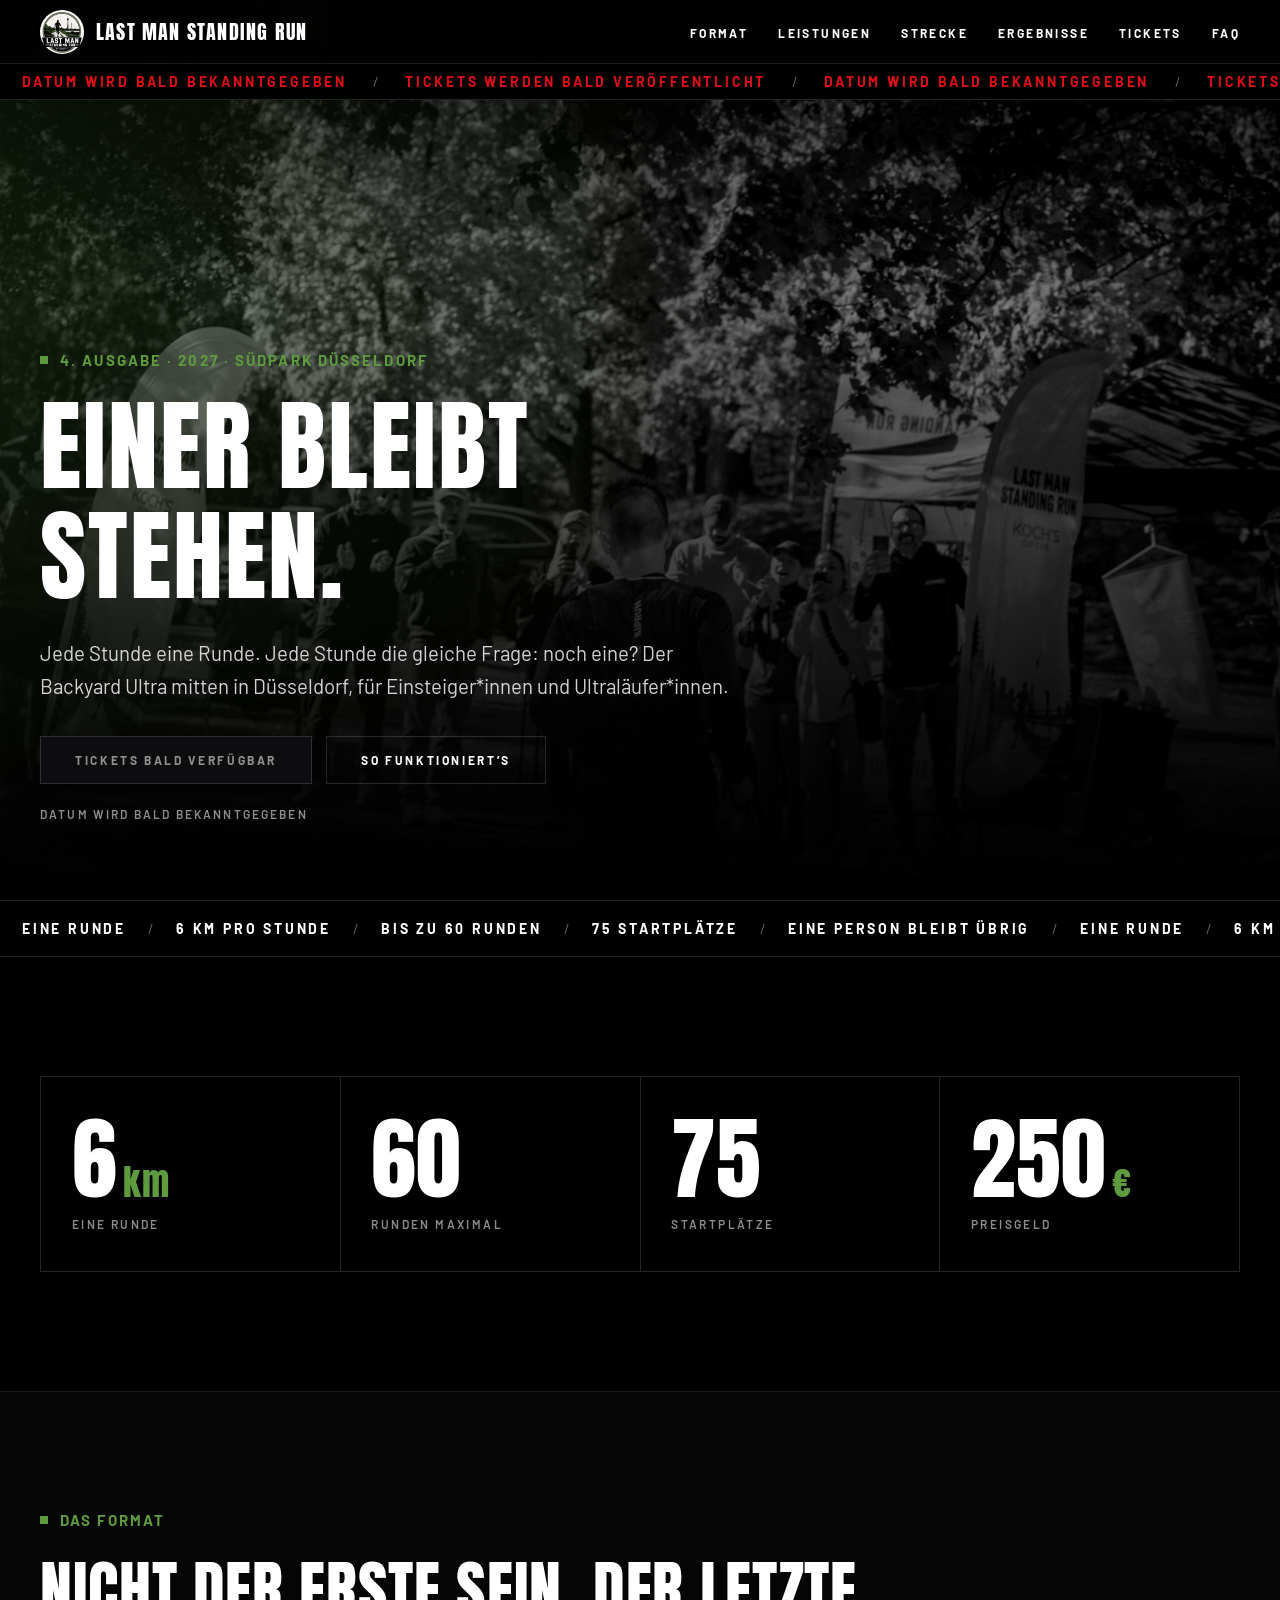
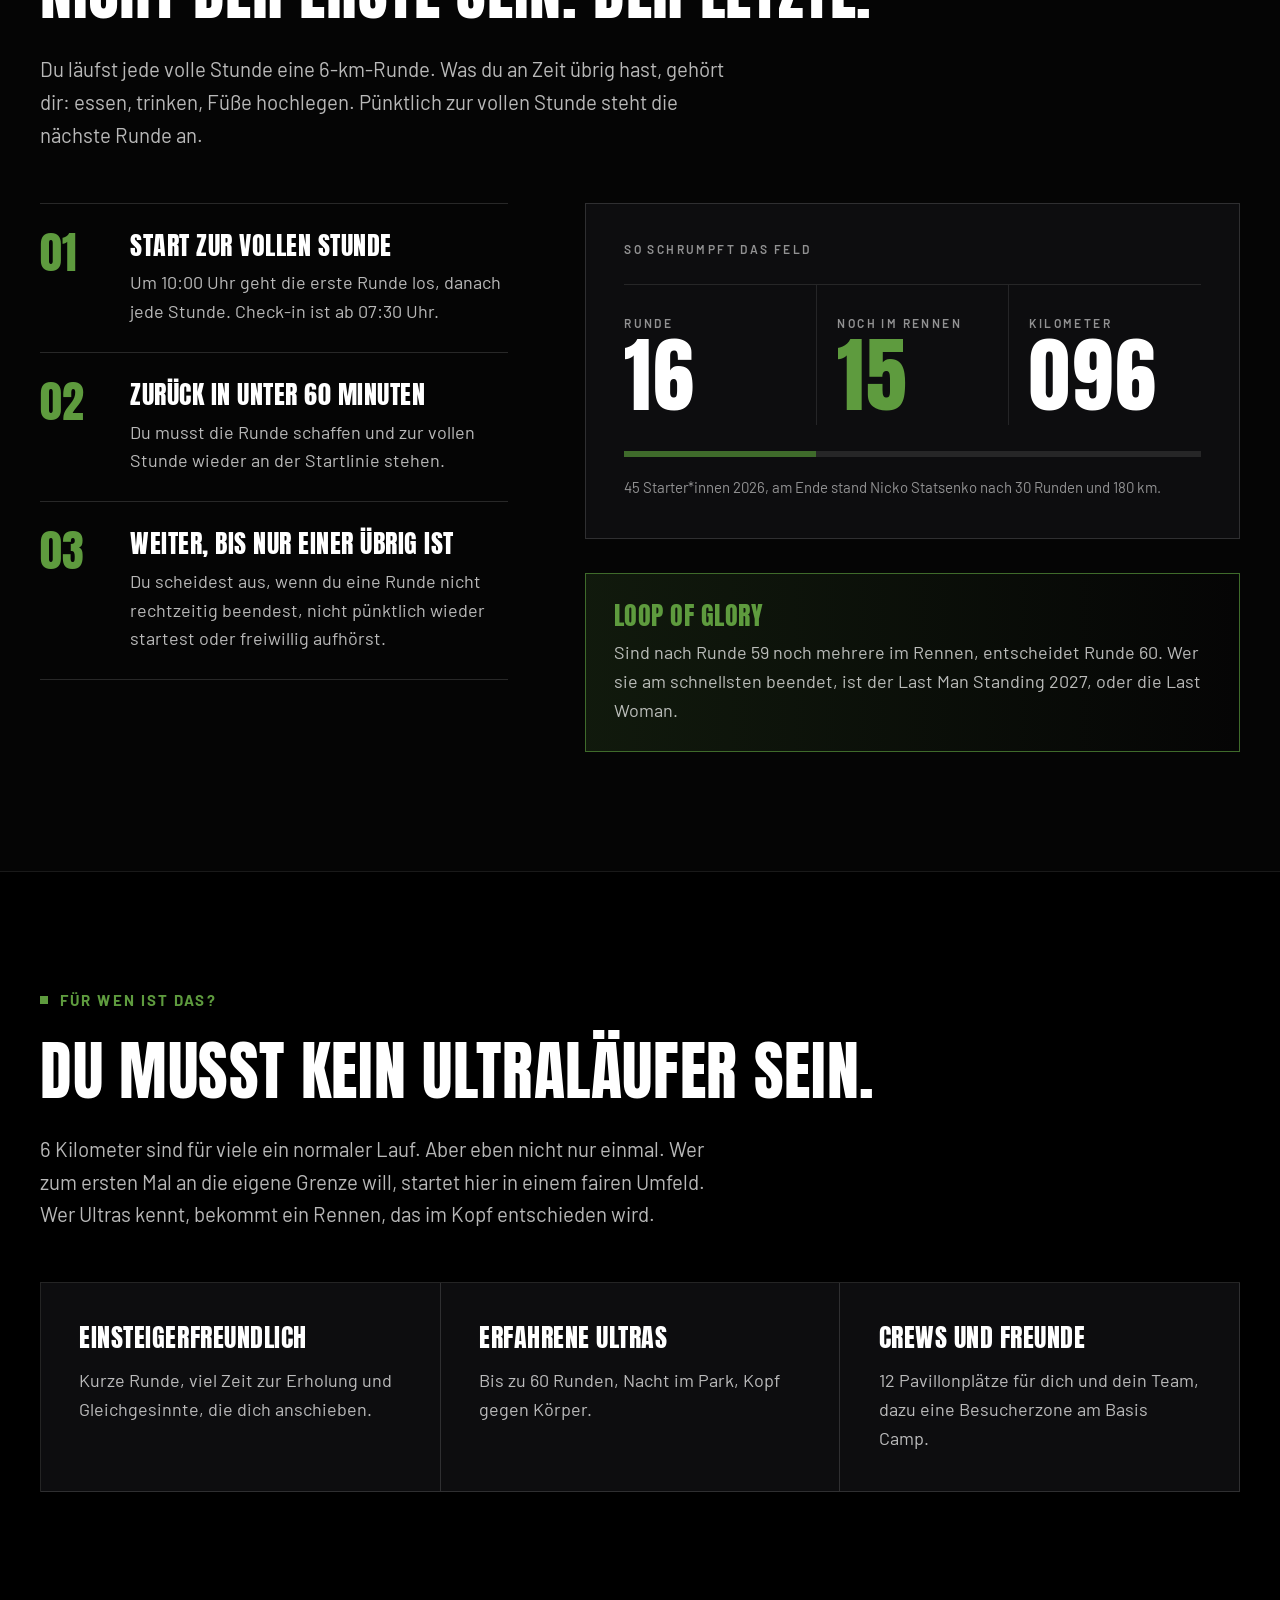
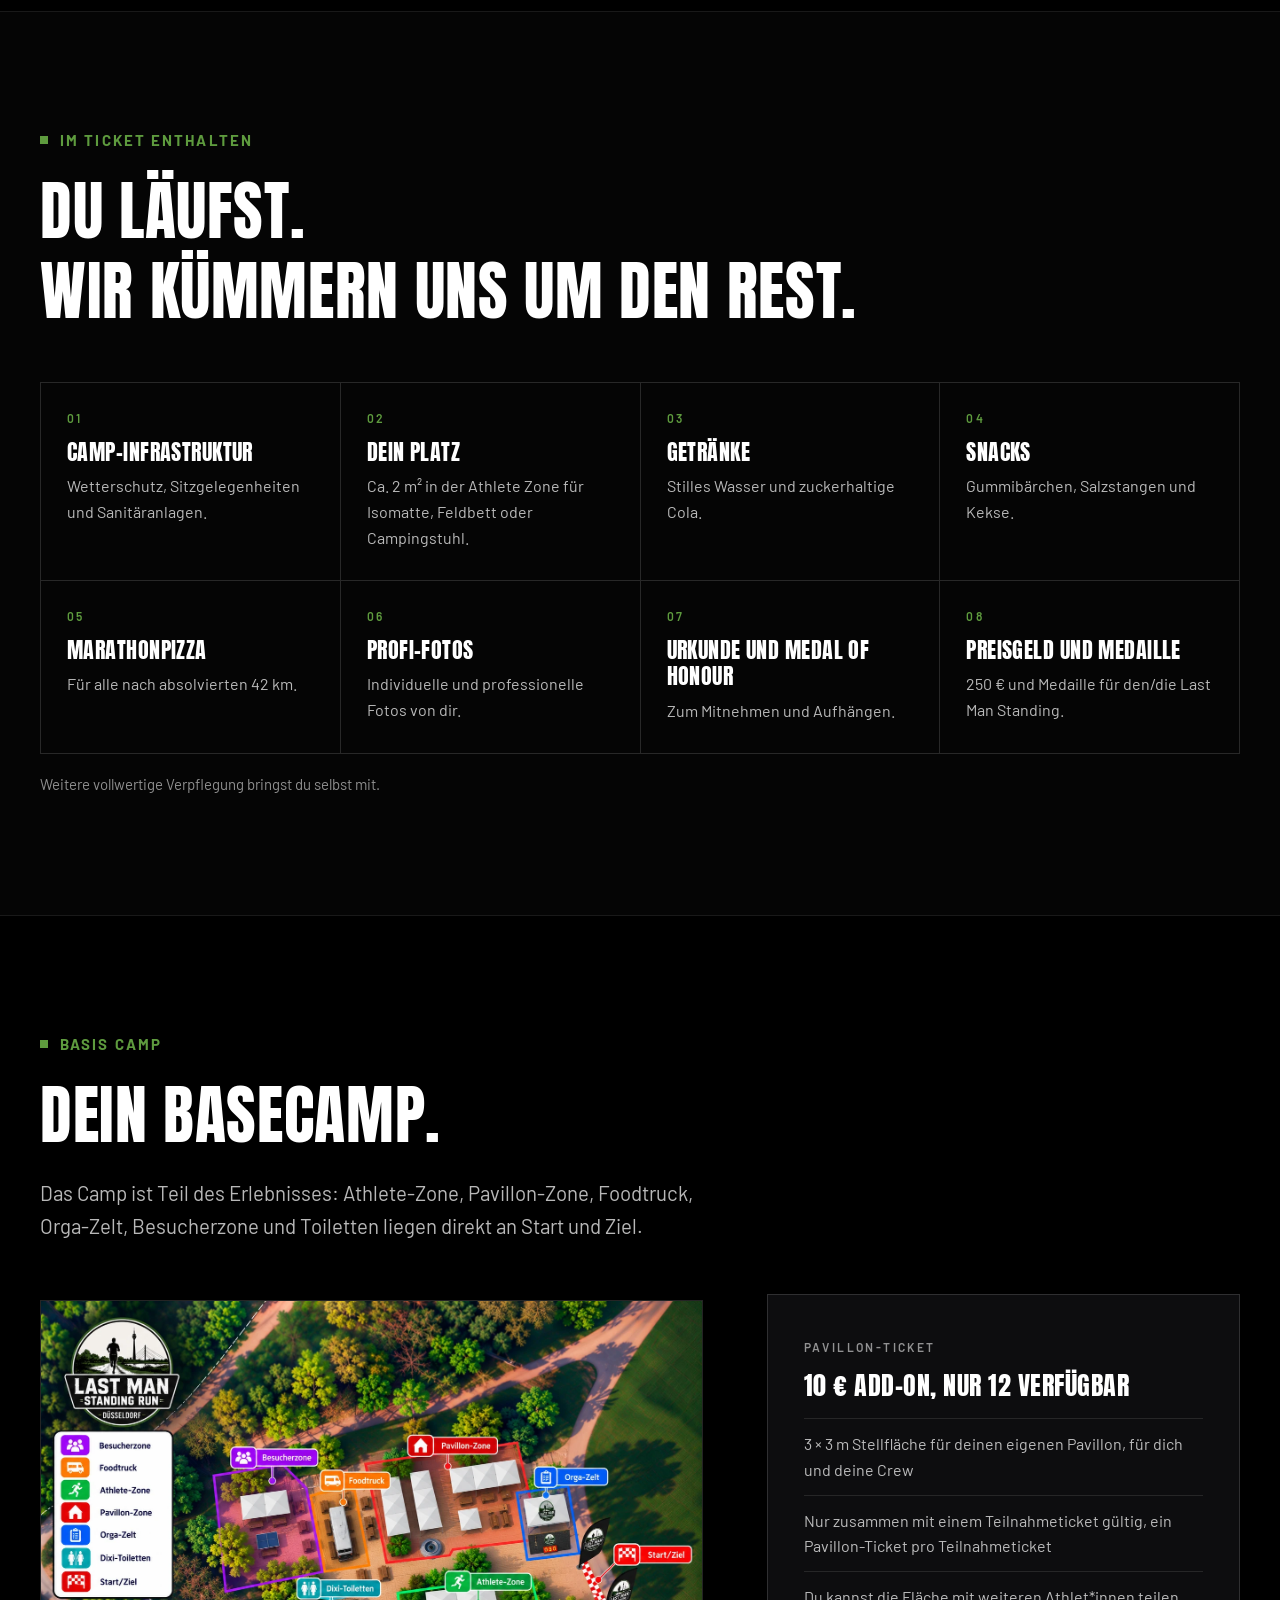
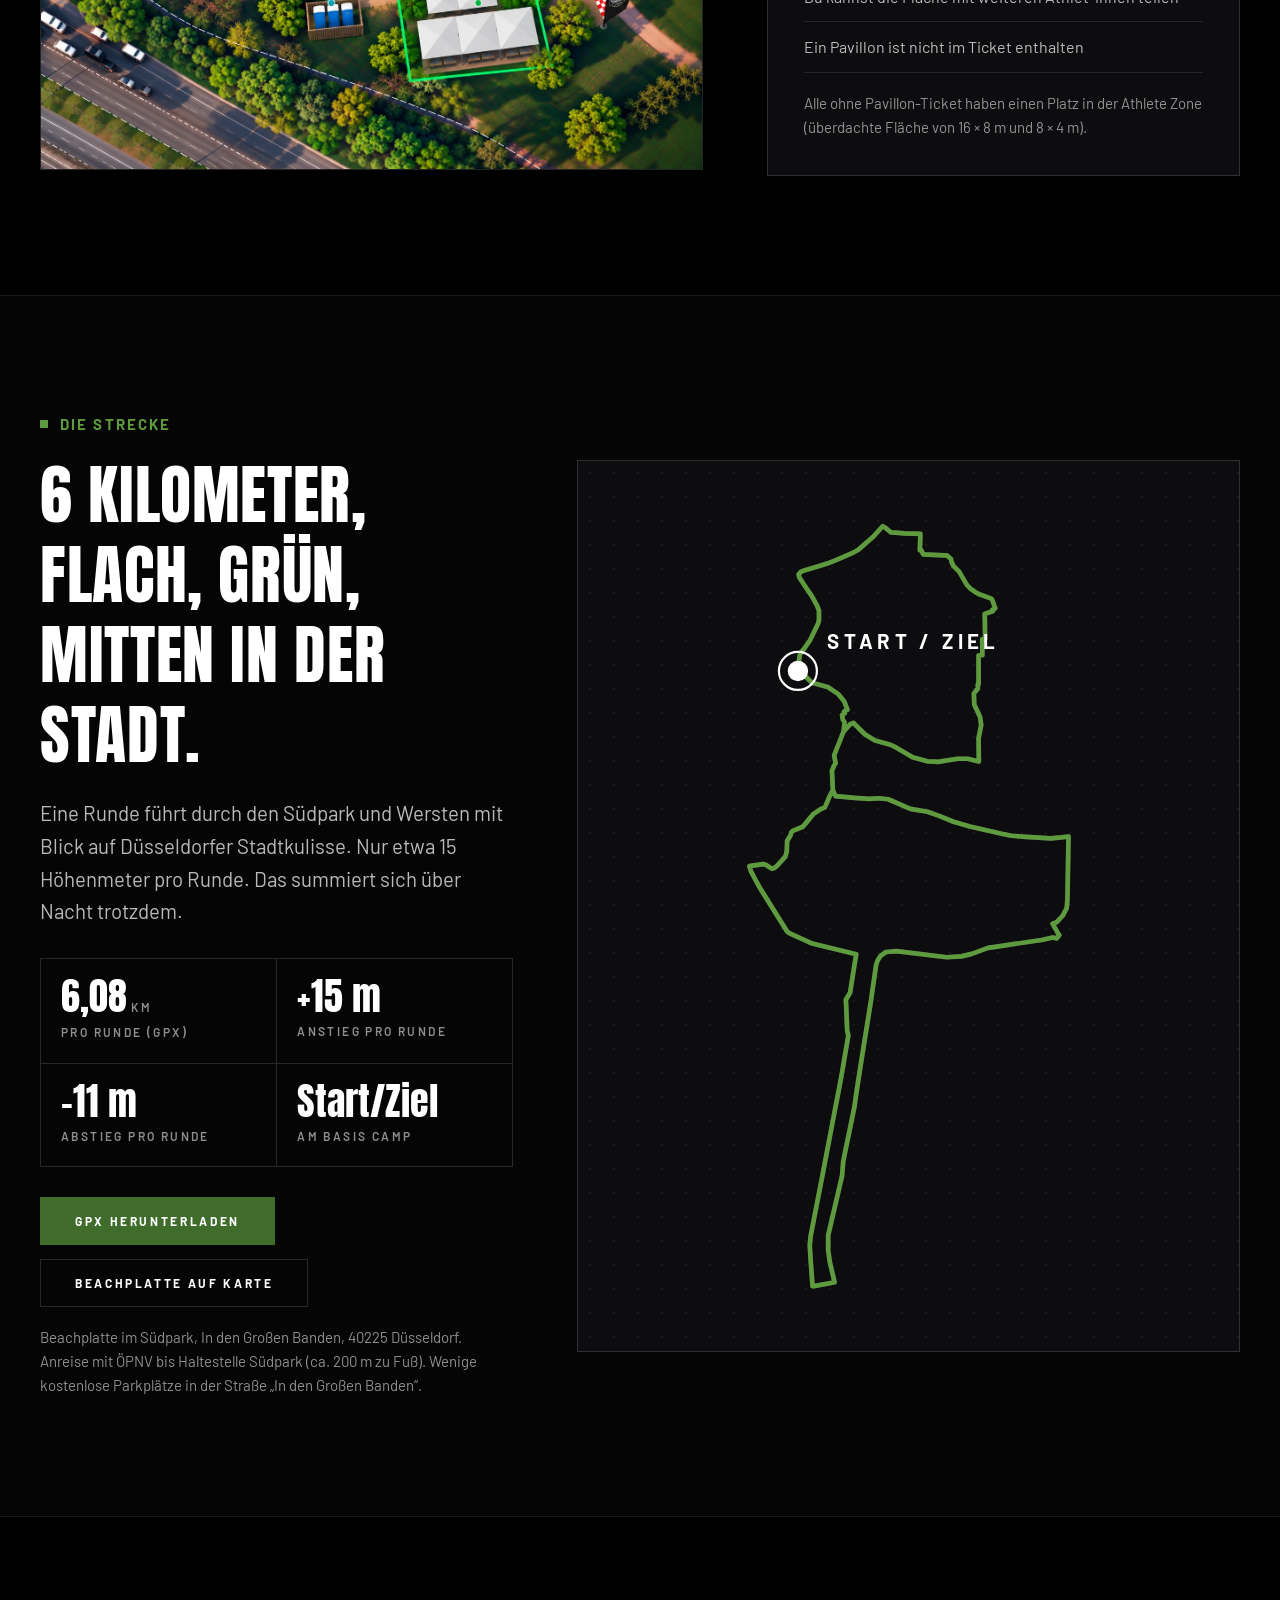
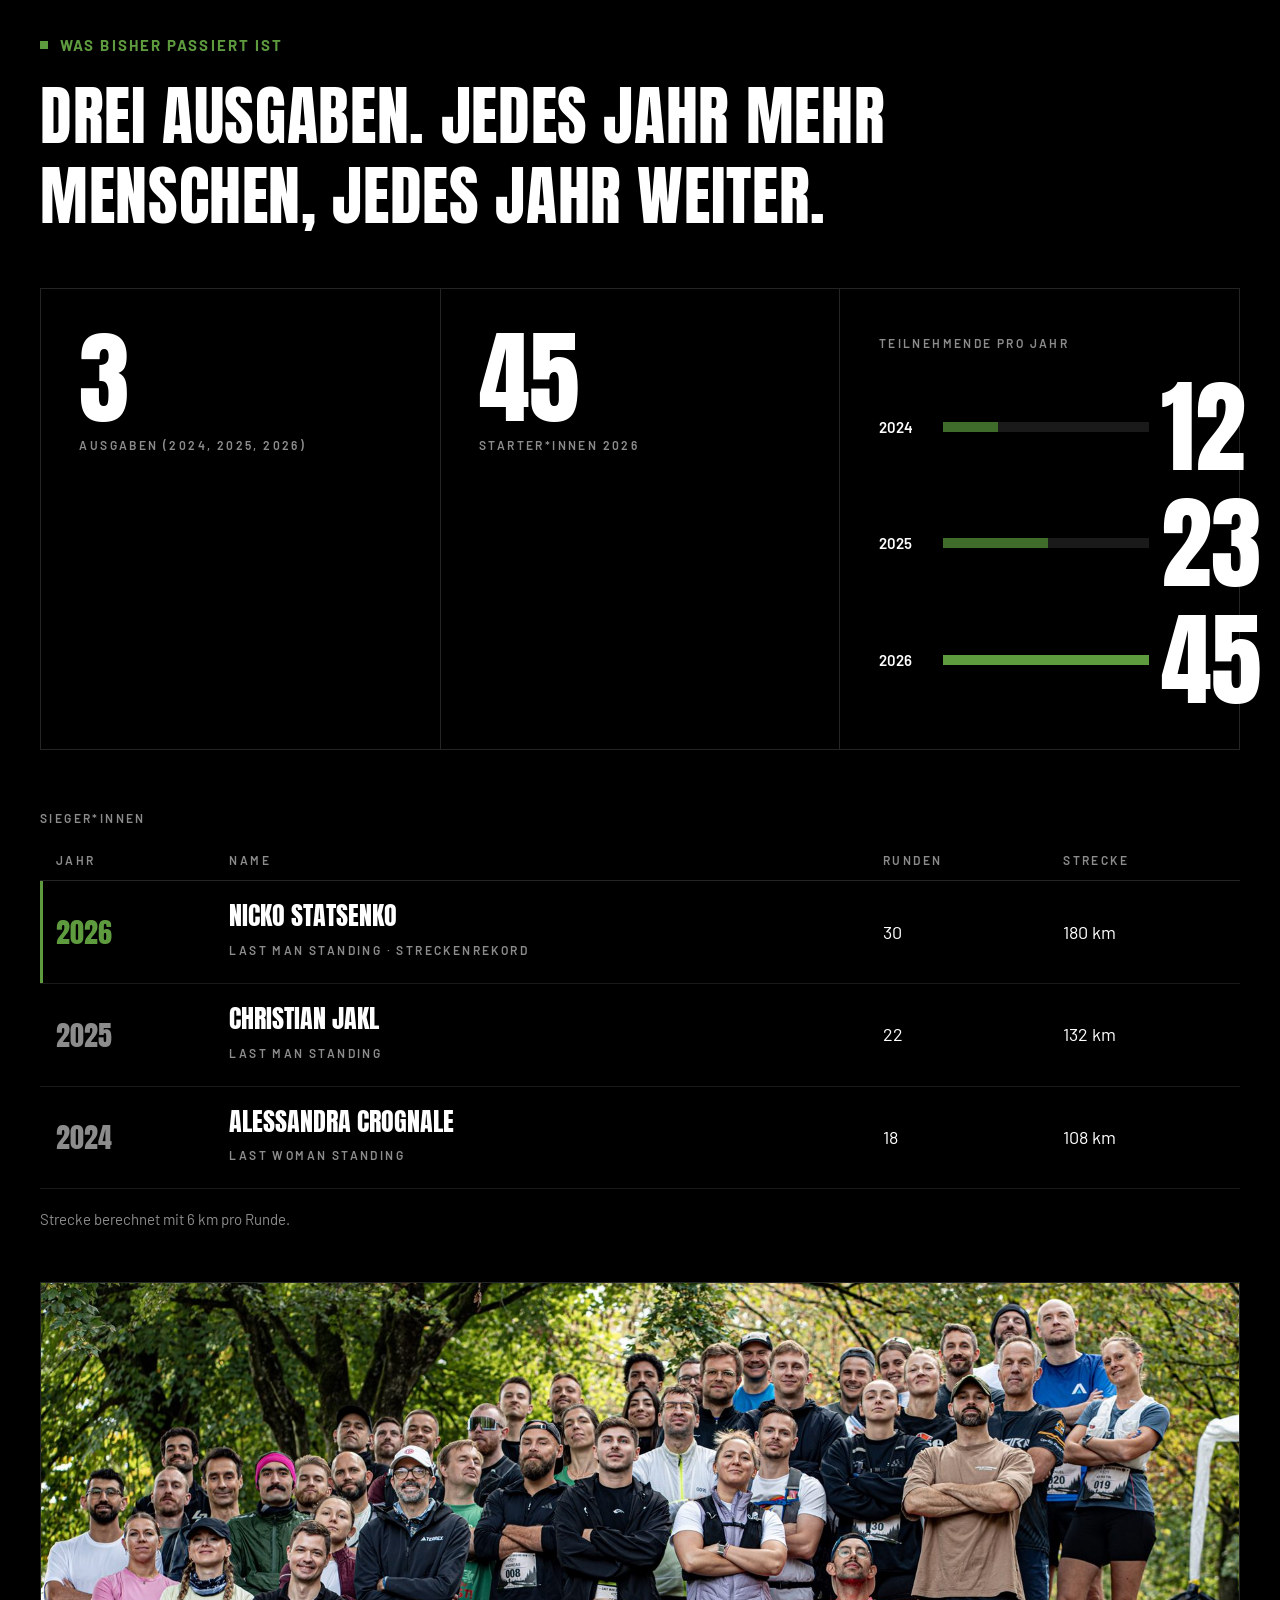
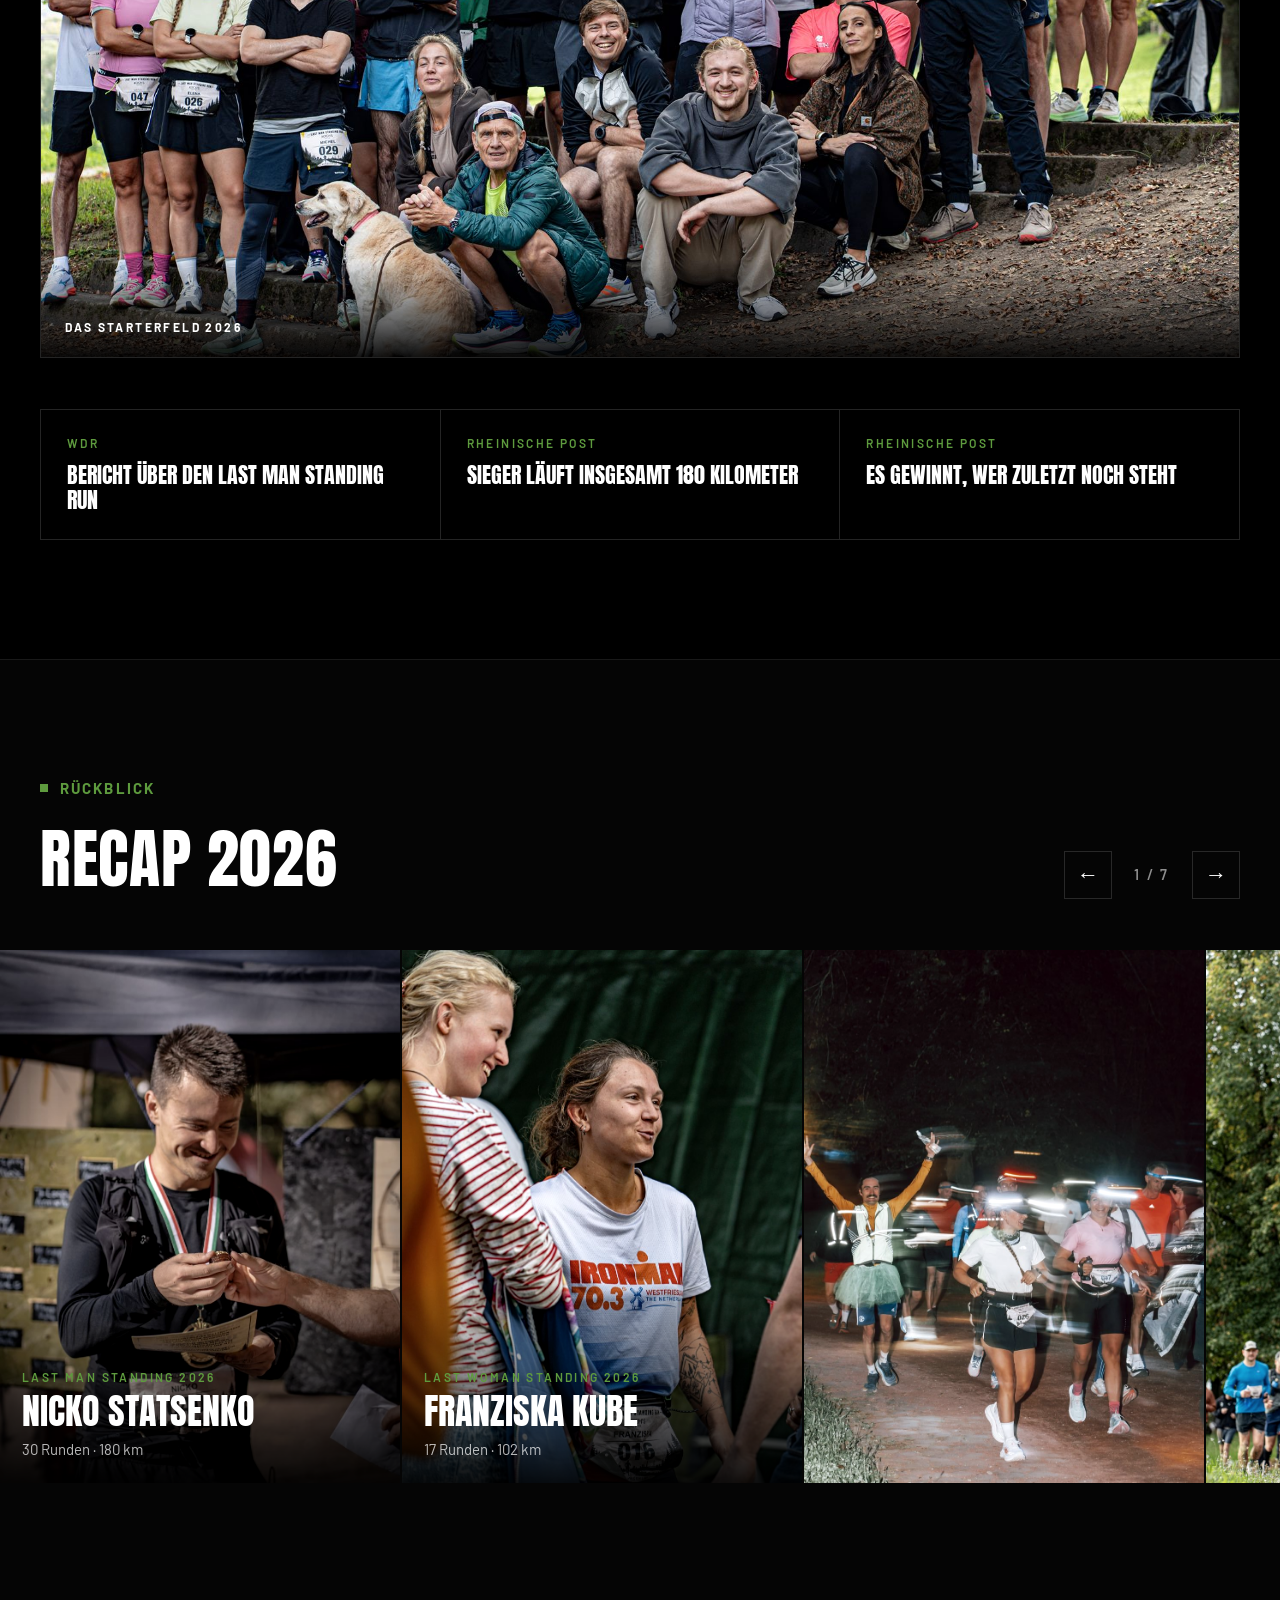
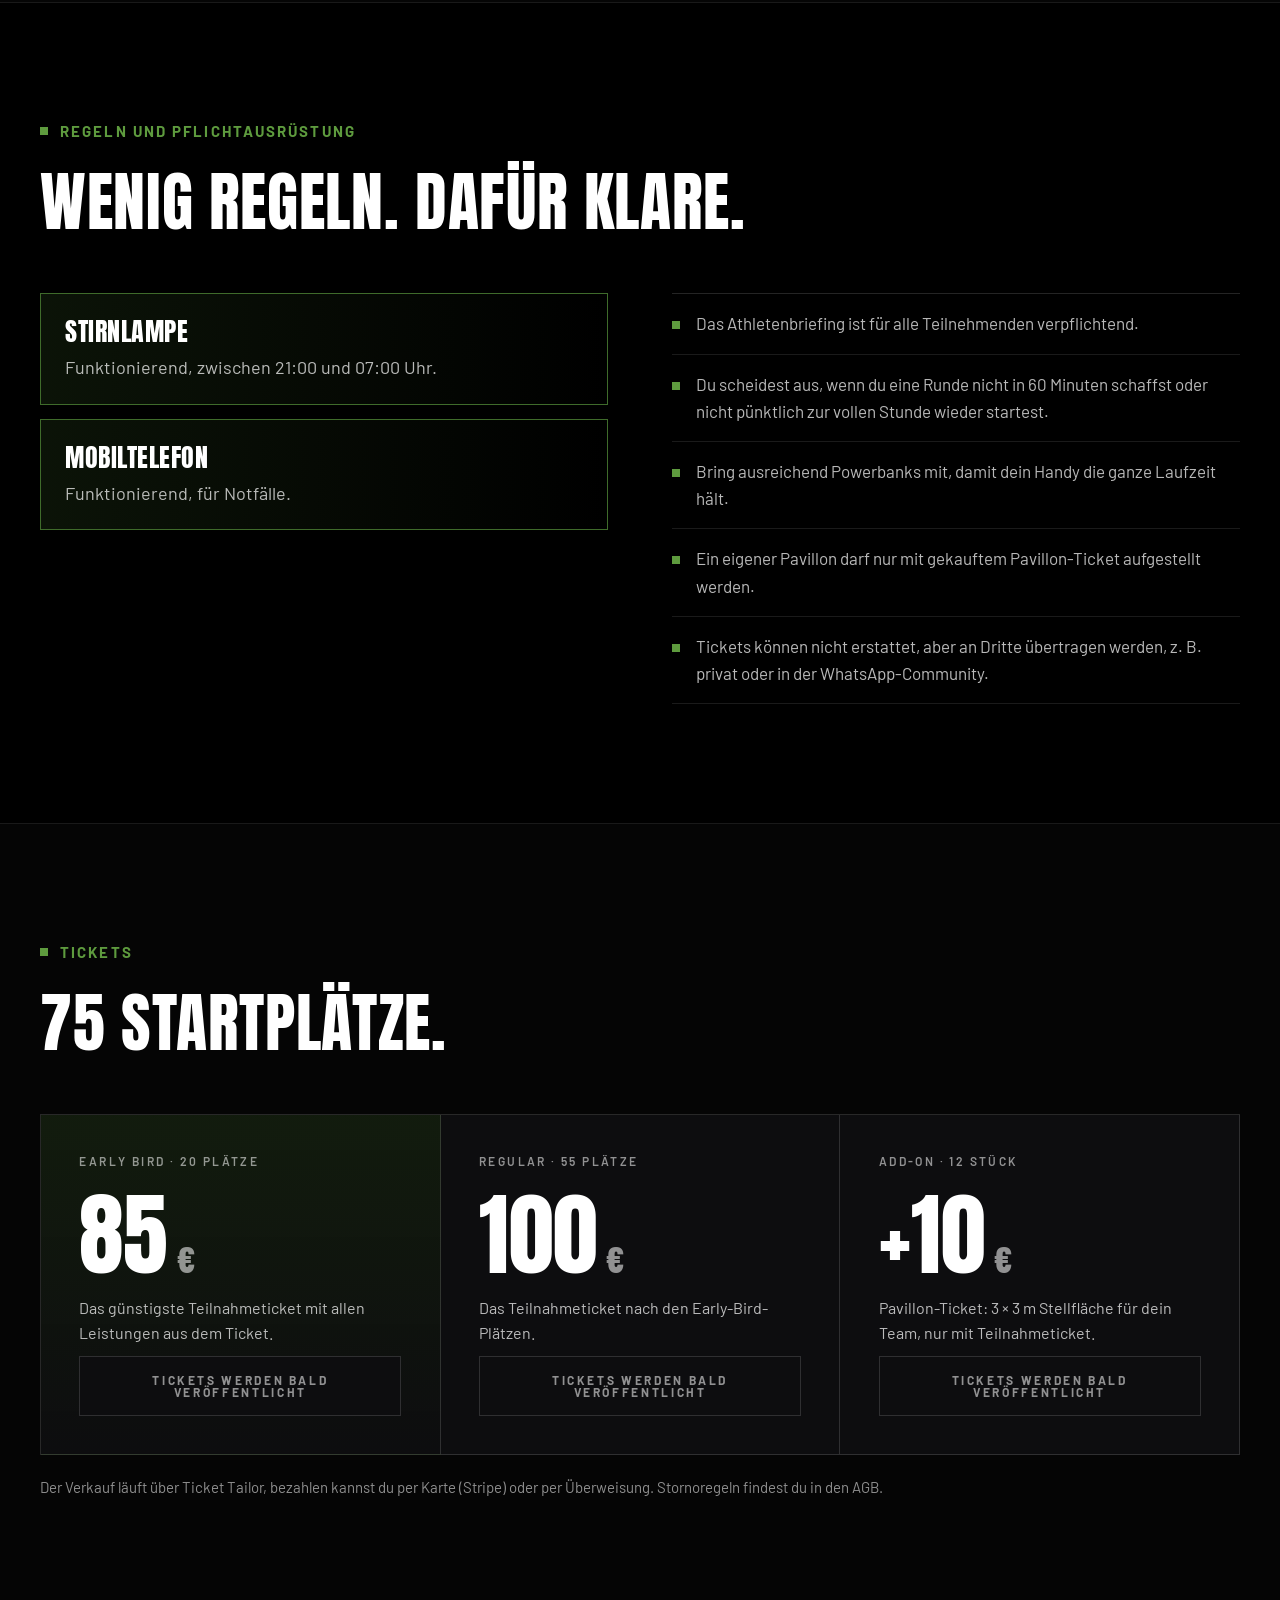
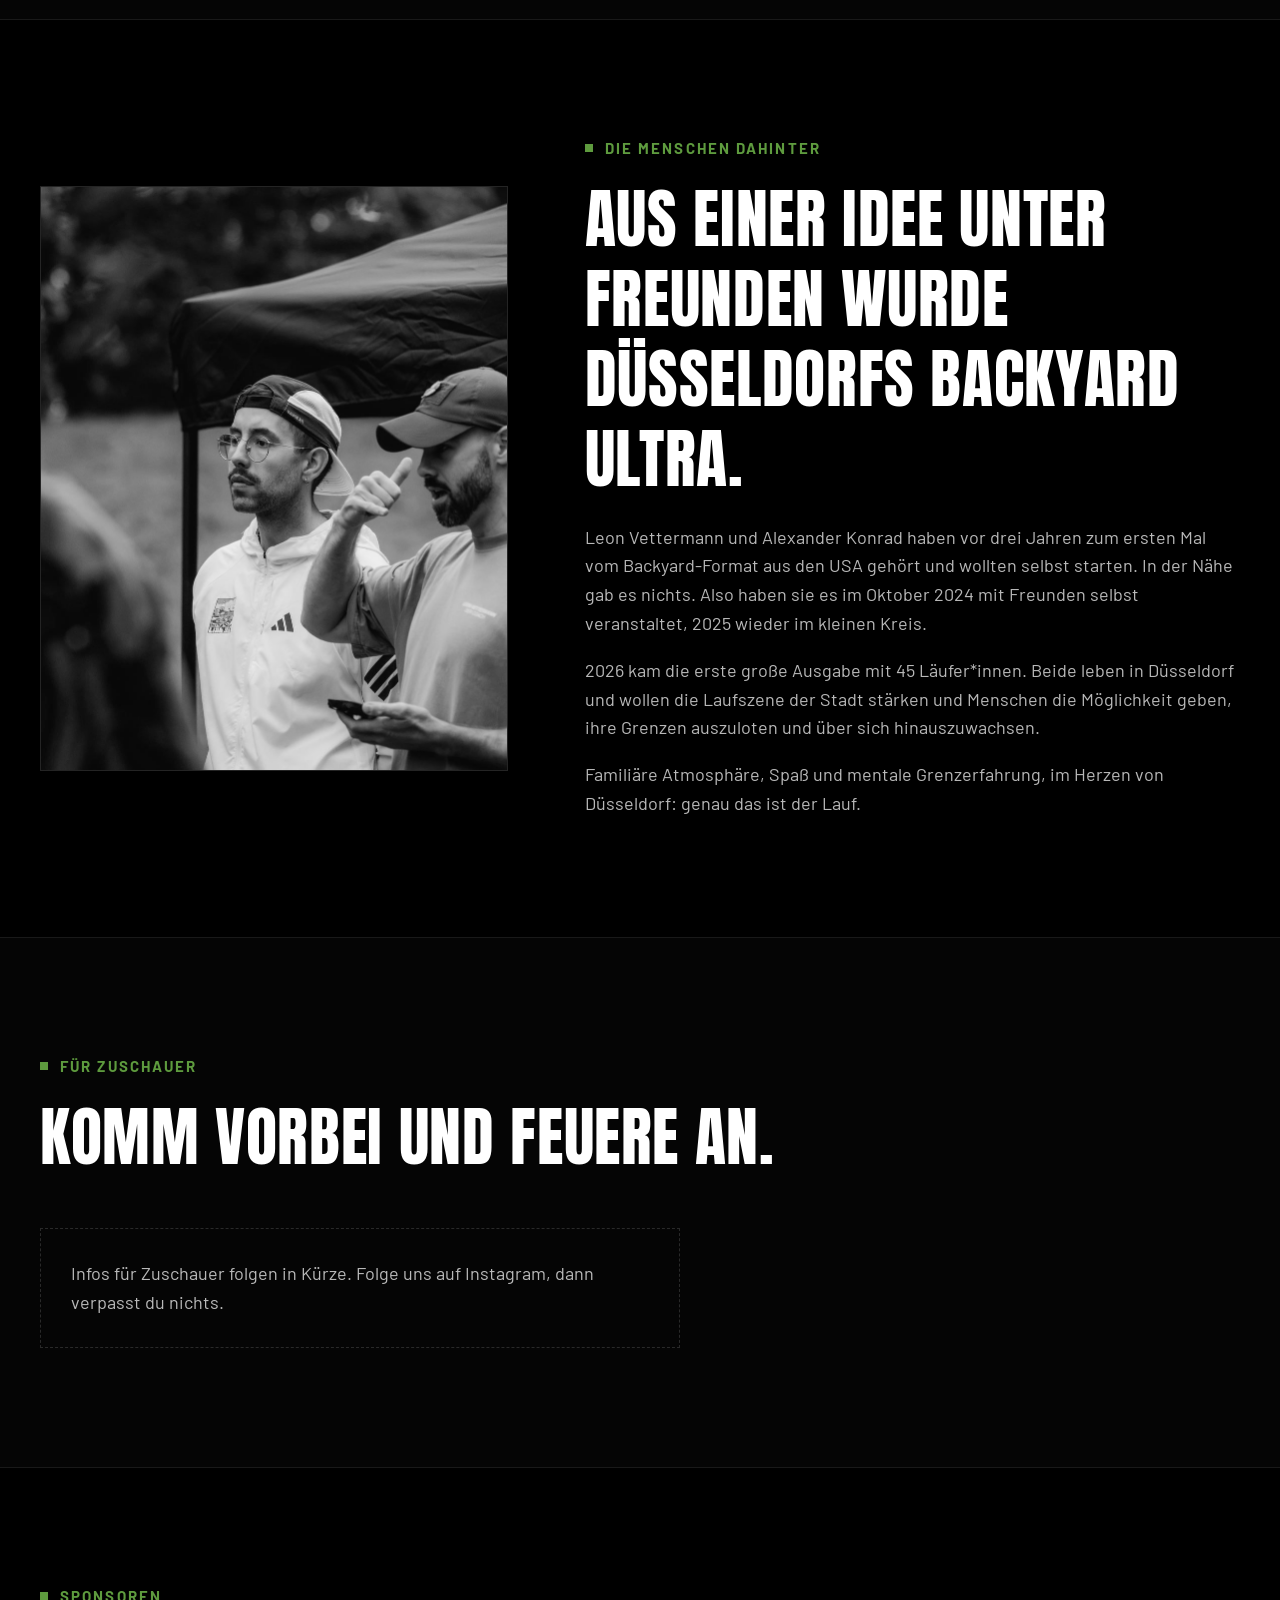
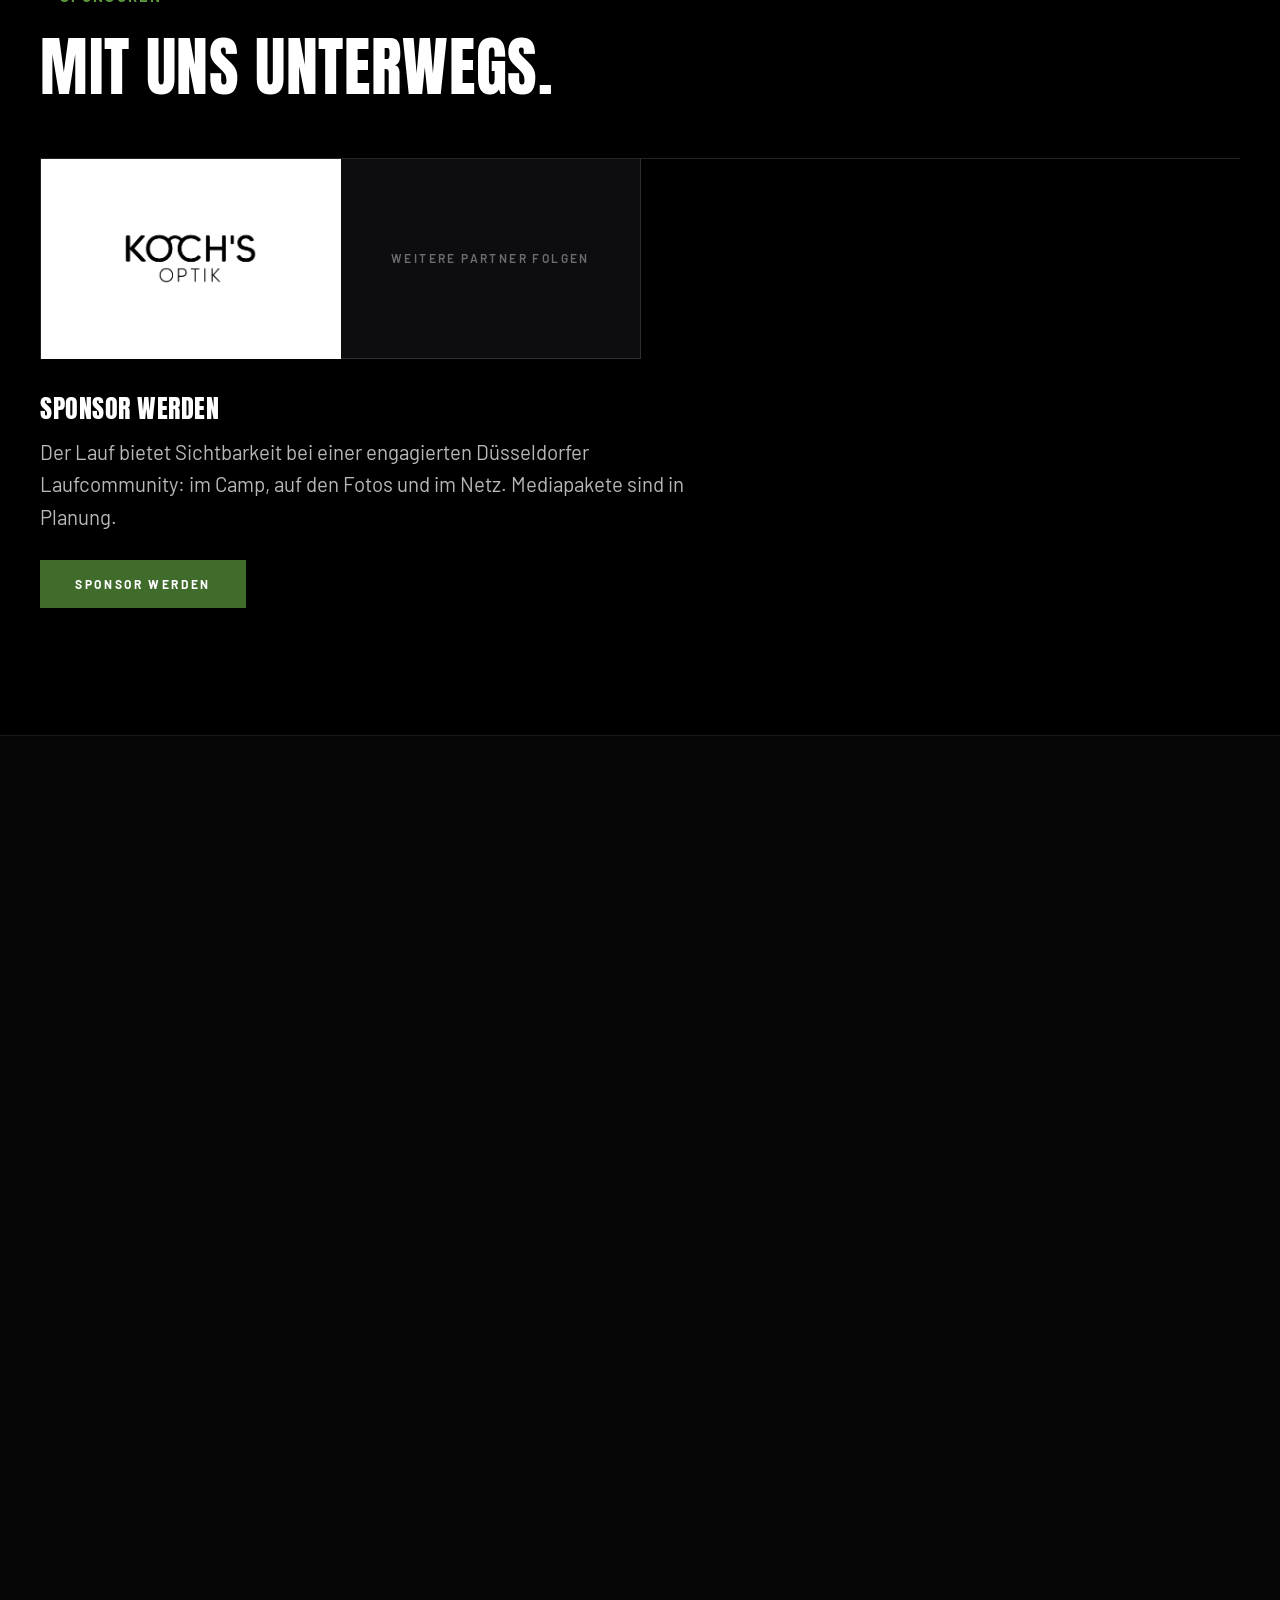
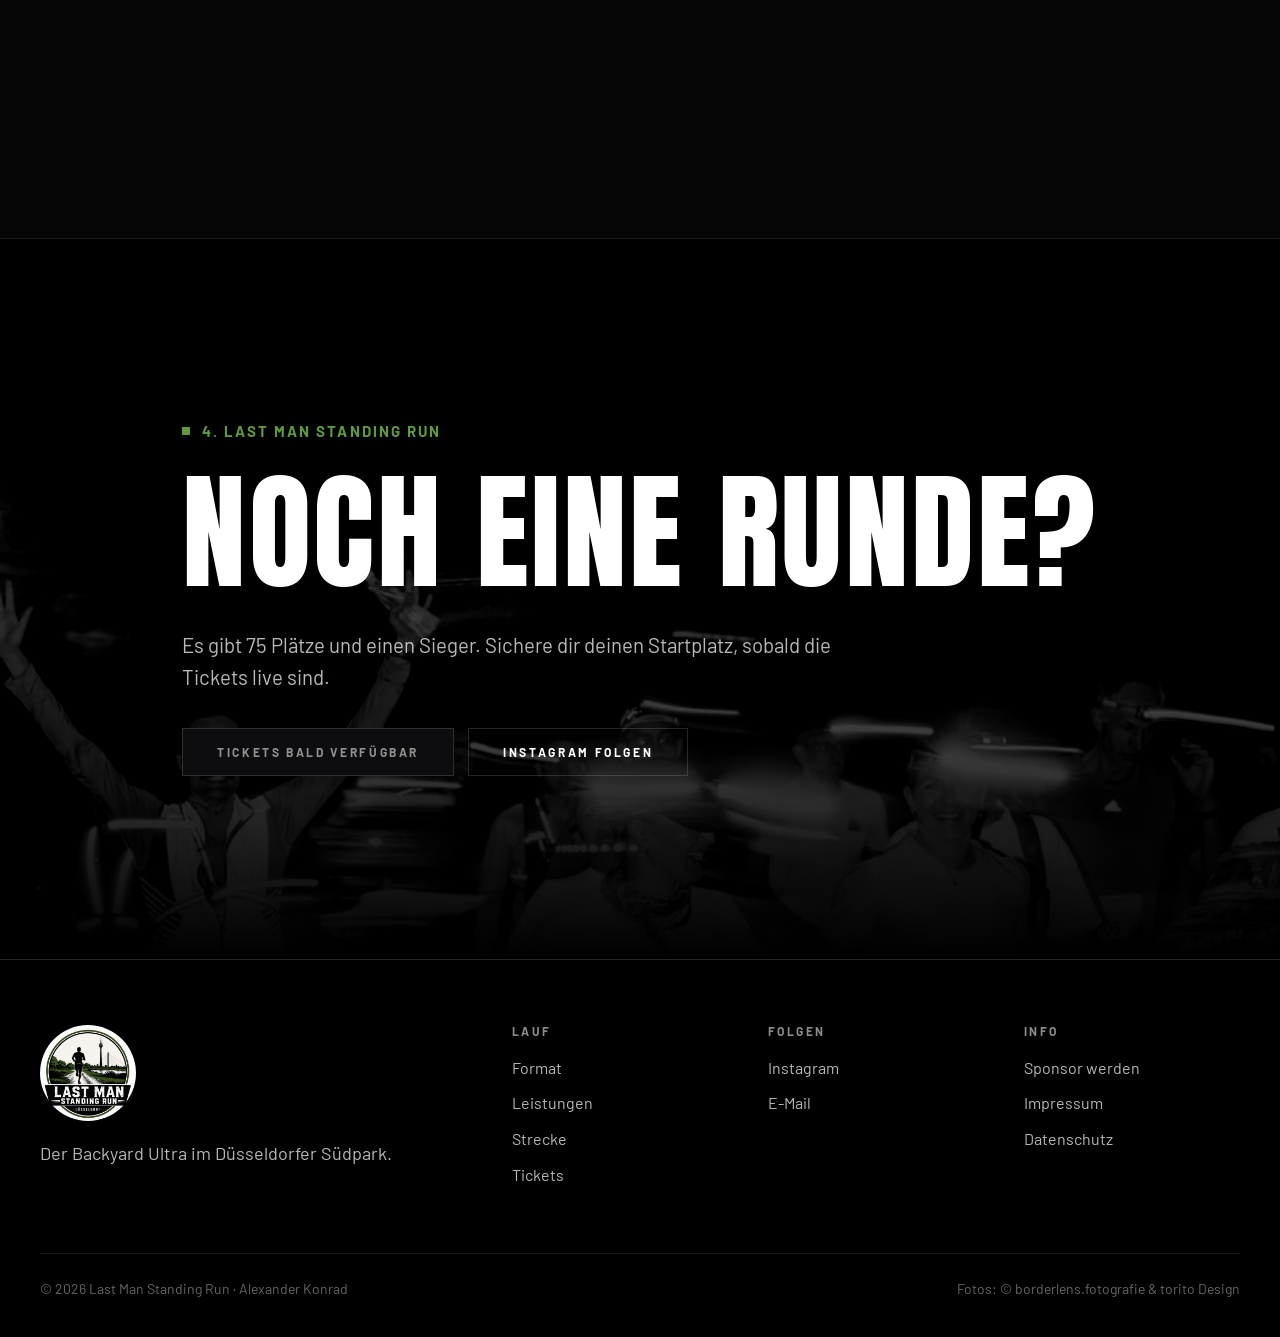
==== commit bbe3e489: "Ueberschrift Dein Basecamp Co-Authored-By: Claude Sonnet 5.5 <noreply@anthropic.com>" ====
--- a/index.html
+++ b/index.html
@@ -167,7 +167,7 @@
   <div class="wrap">
     <div class="sec-head reveal">
       <div class="kicker">Basis Camp</div>
-      <h2>Dein Base Camp.</h2>
+      <h2>Dein Basecamp.</h2>
       <p class="lead">Das Camp ist Teil des Erlebnisses: Athlete-Zone, Pavillon-Zone, Foodtruck, Orga-Zelt, Besucherzone und Toiletten liegen direkt an Start und Ziel.</p>
     </div>
     <div class="camp-grid">
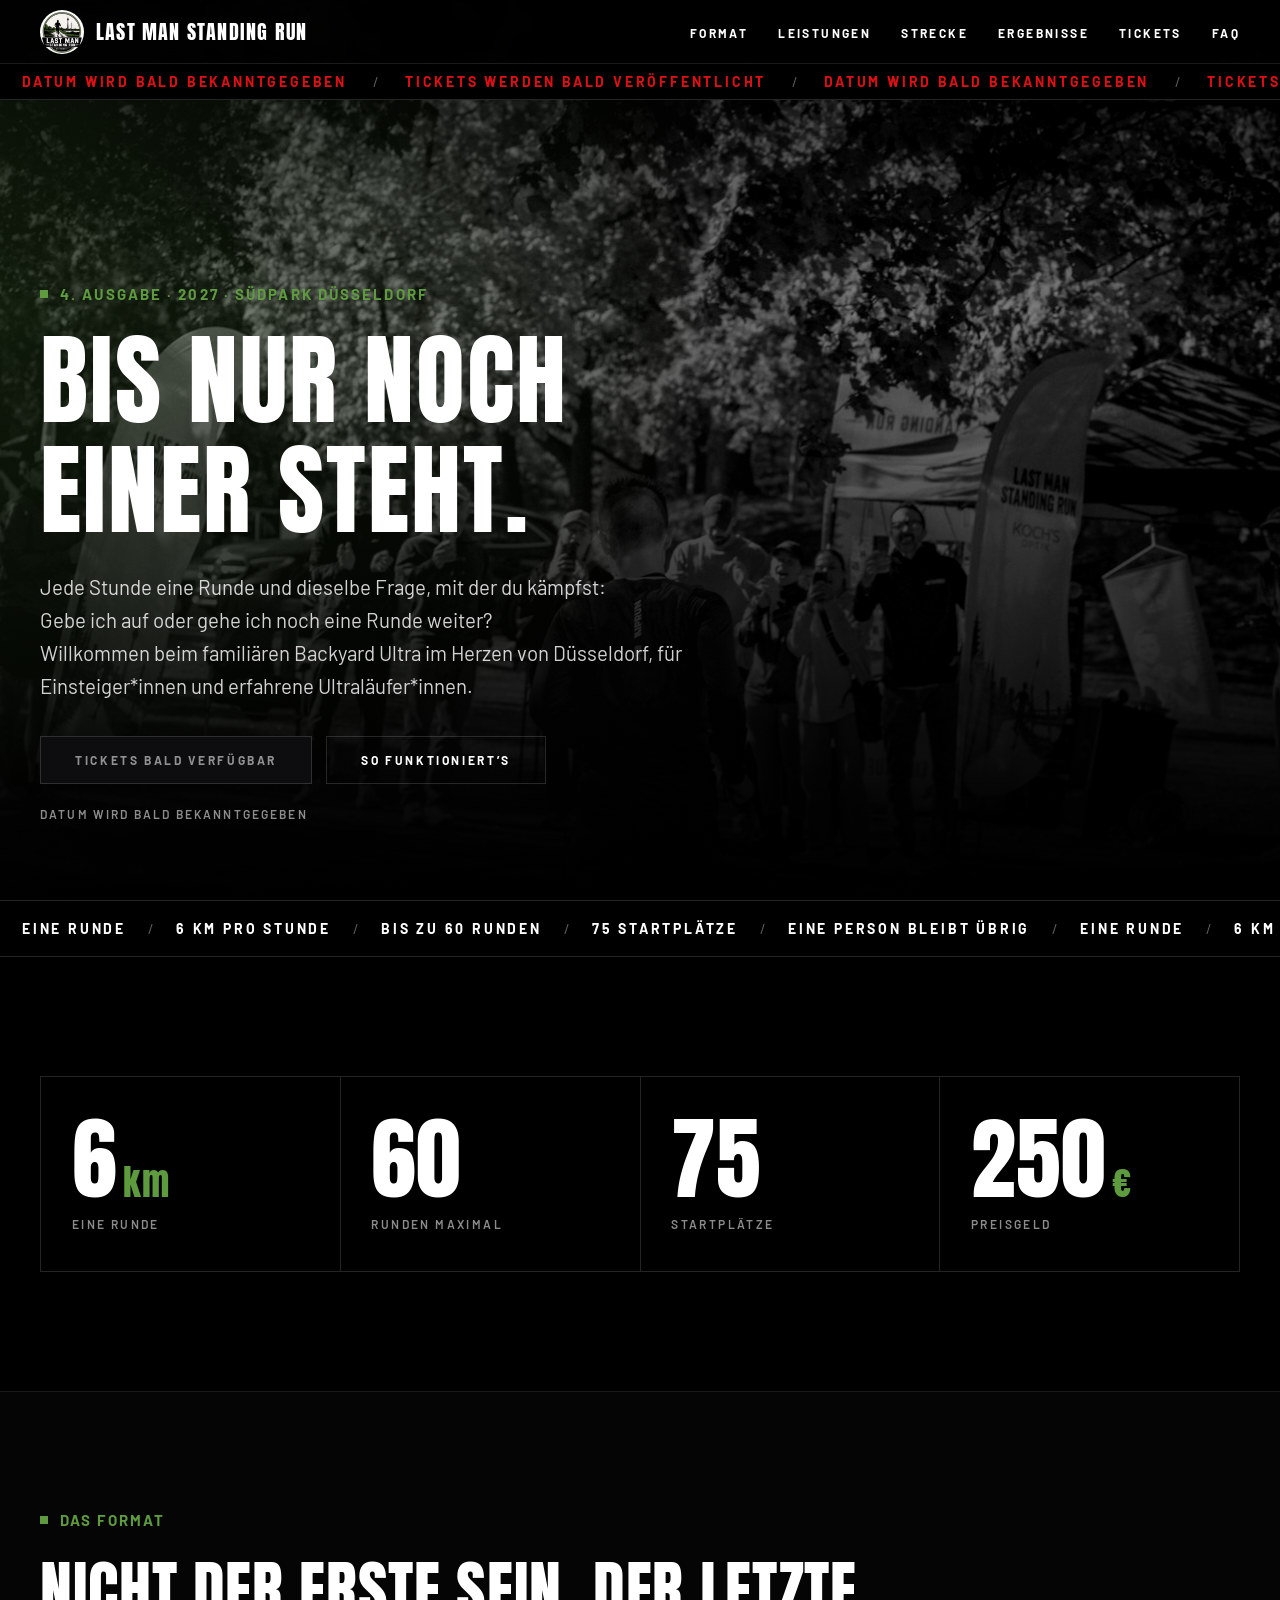
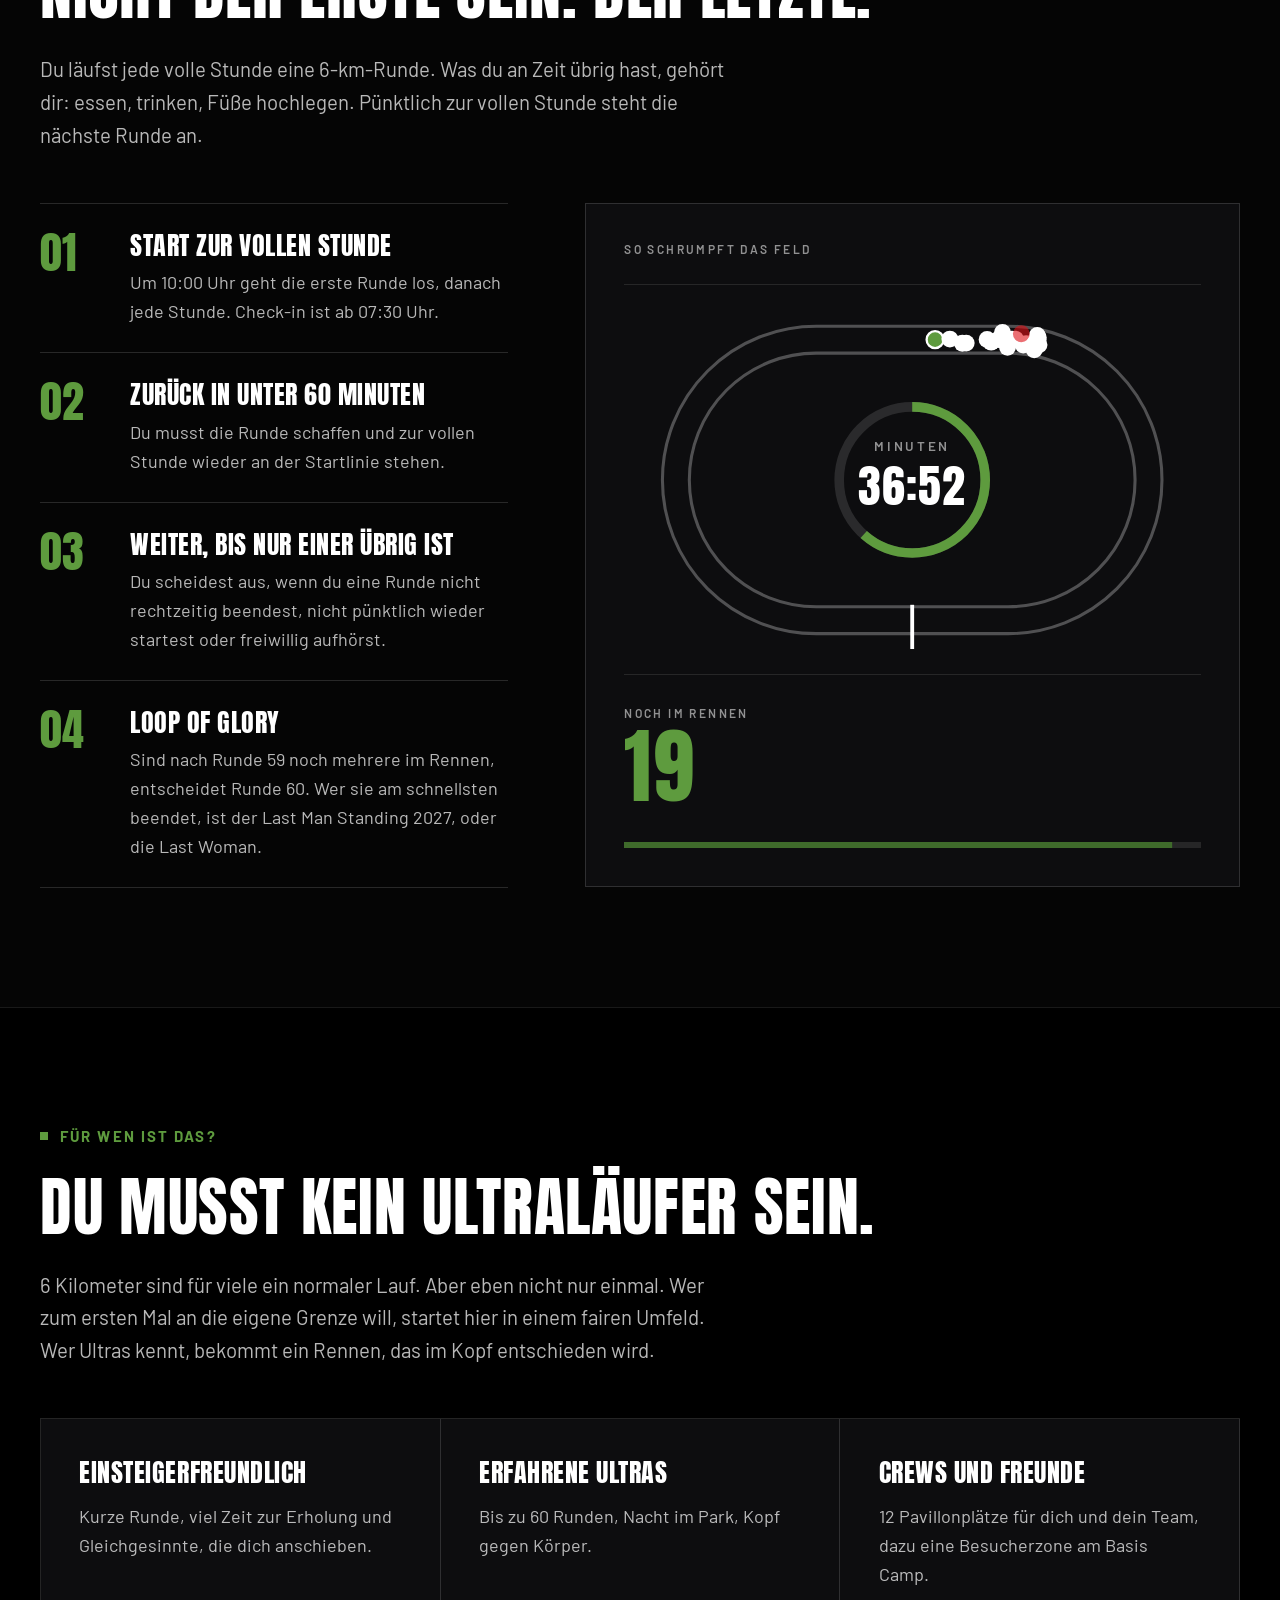
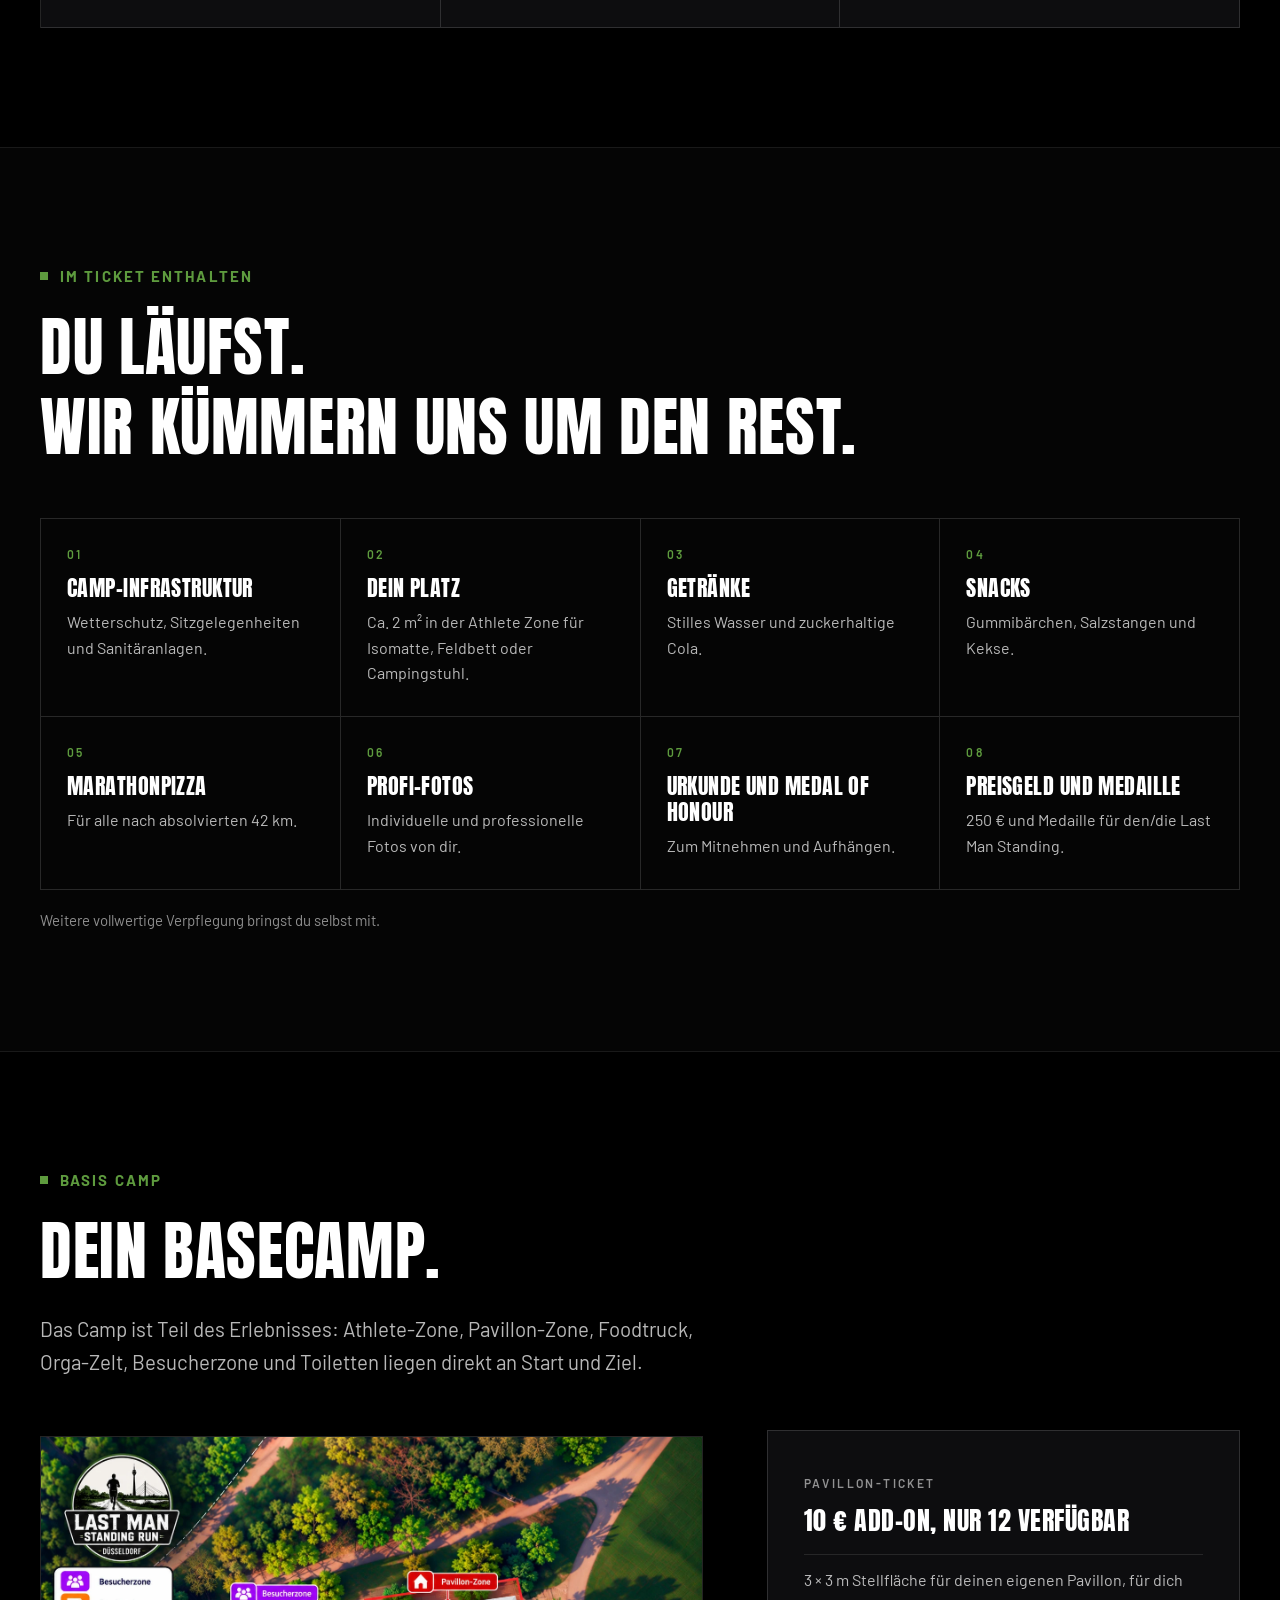
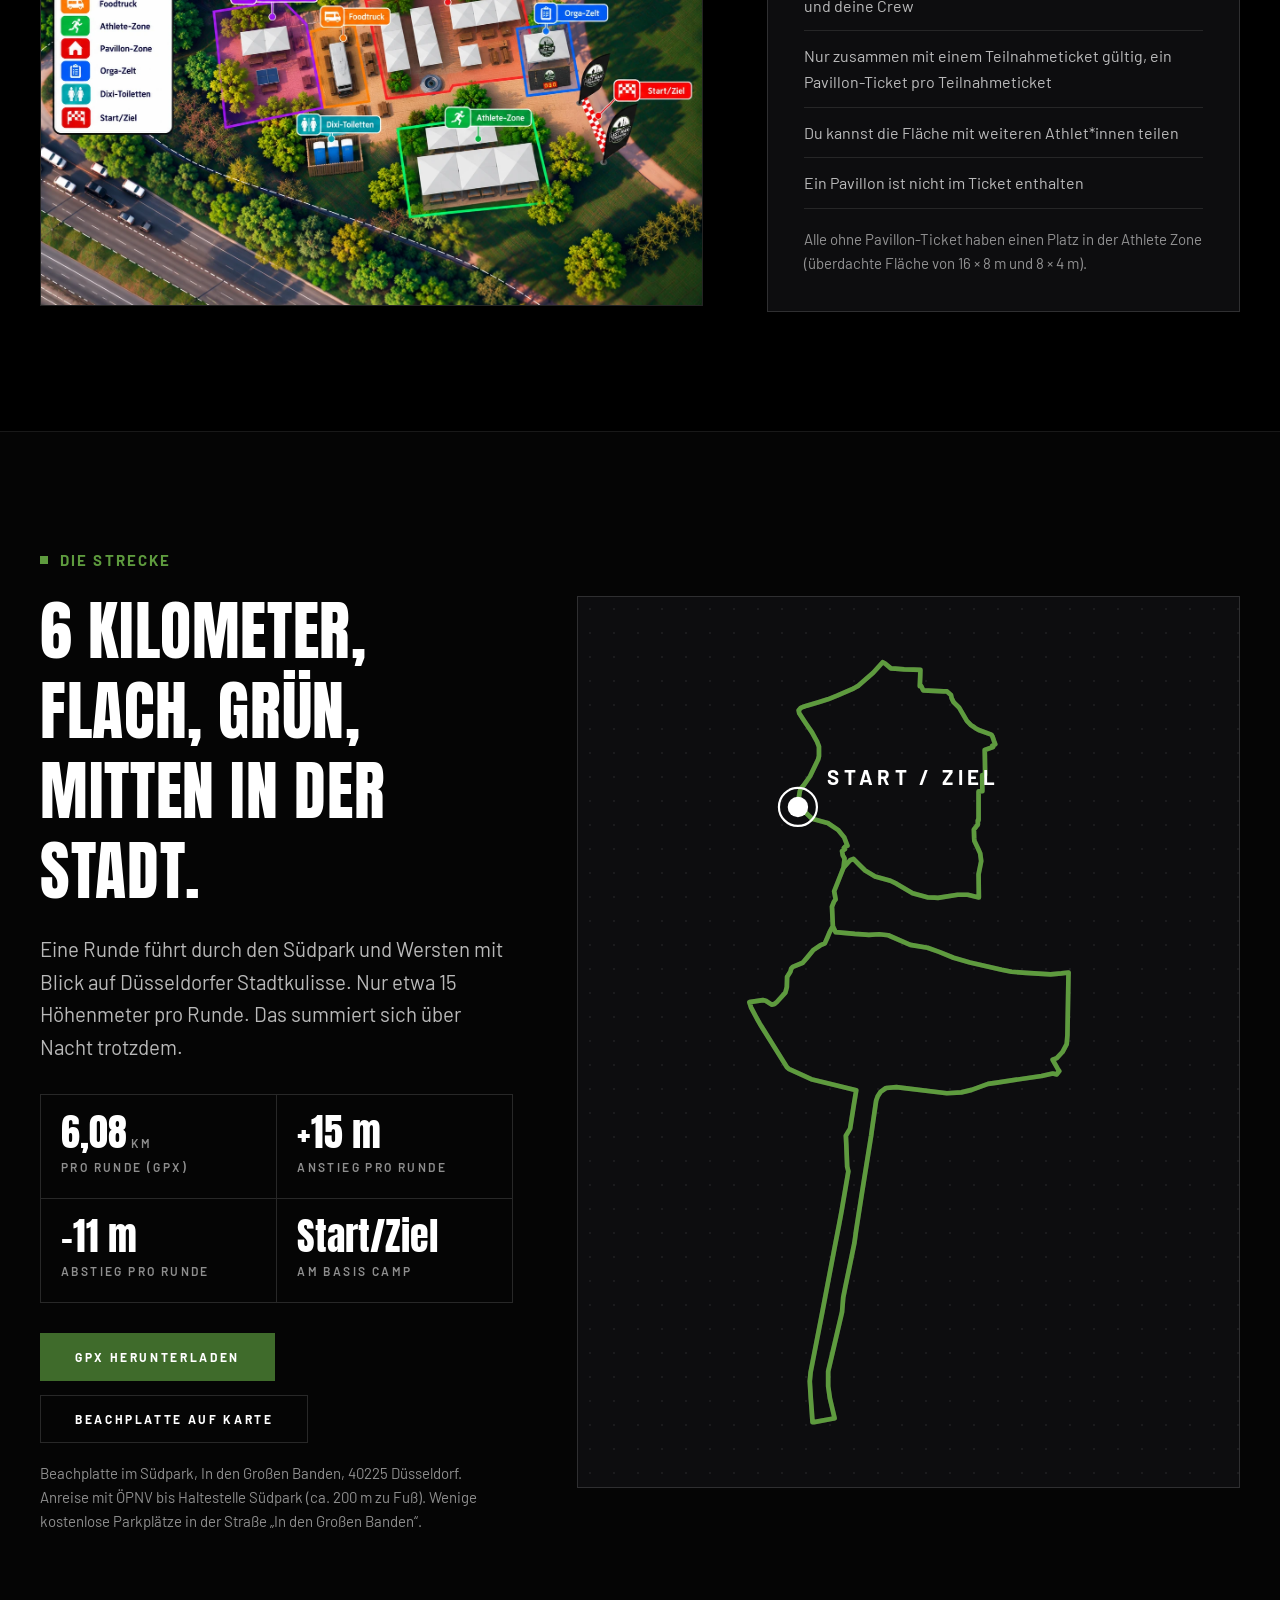
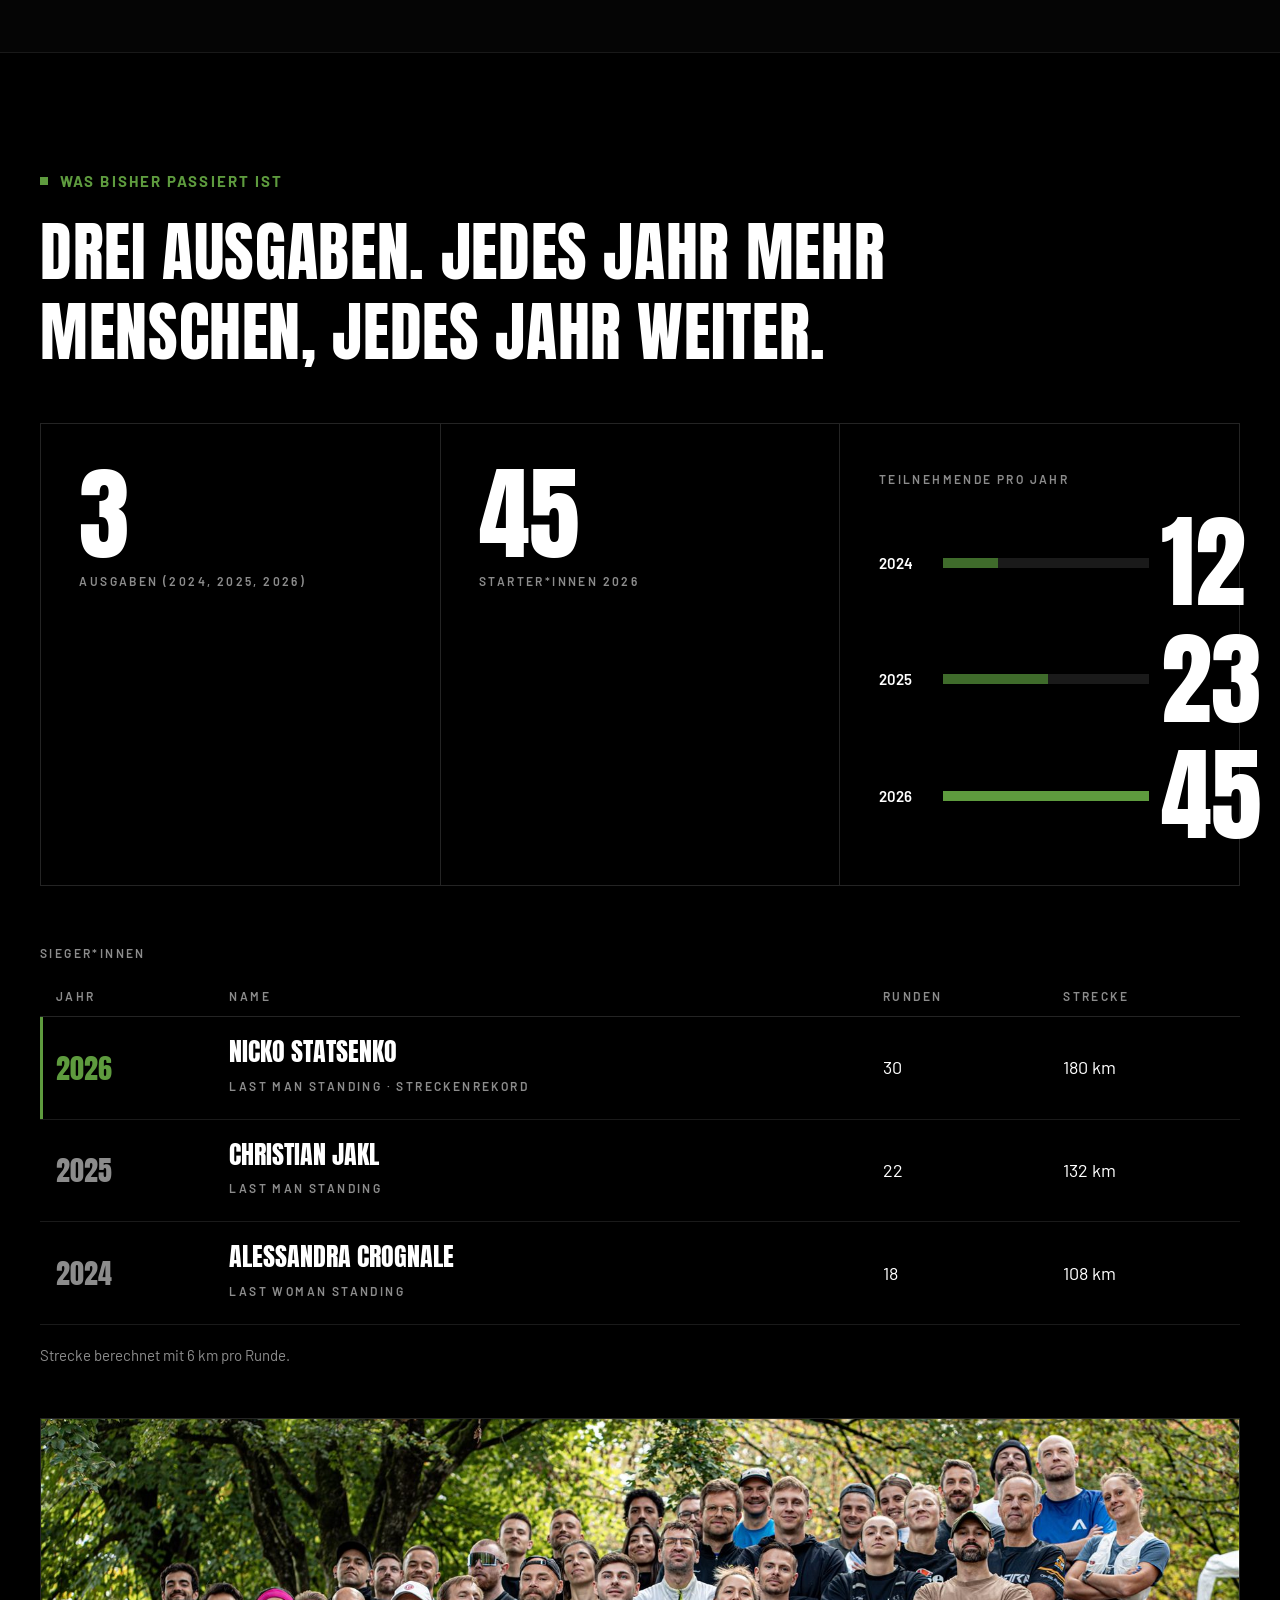
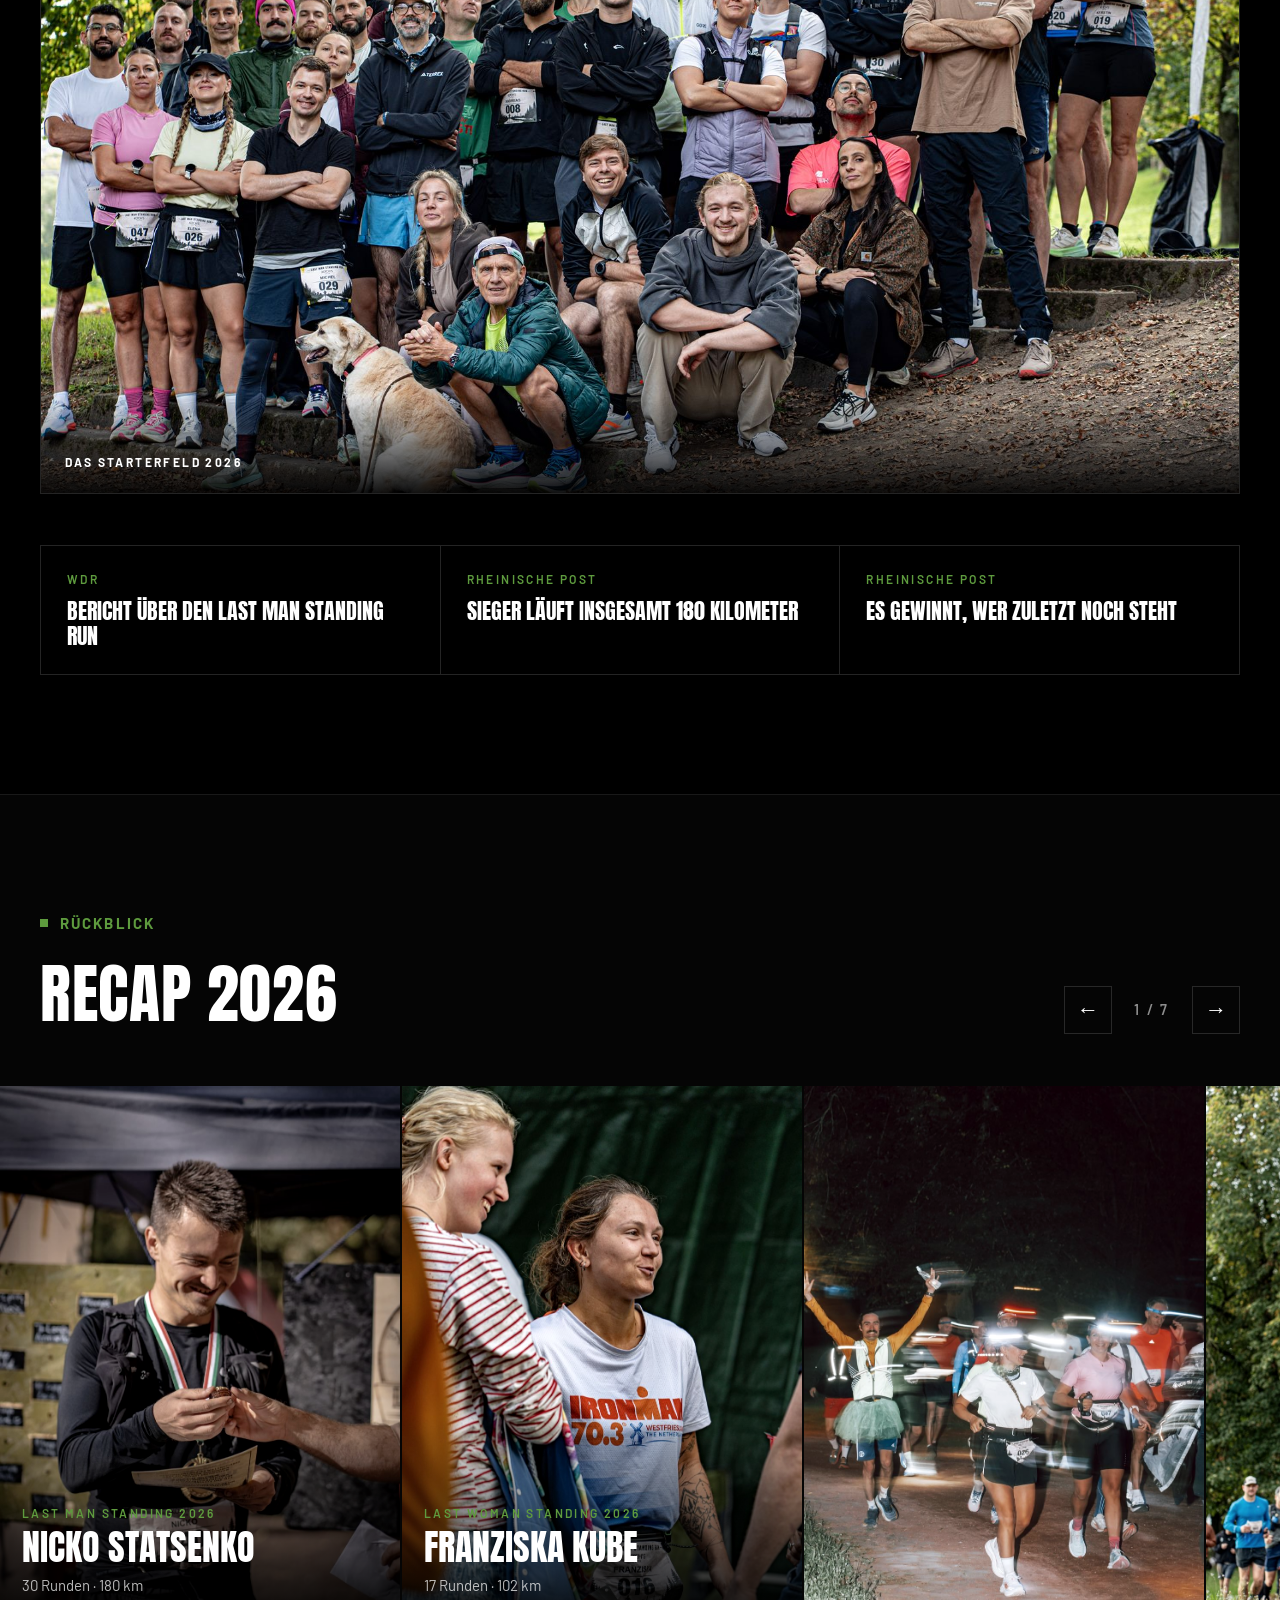
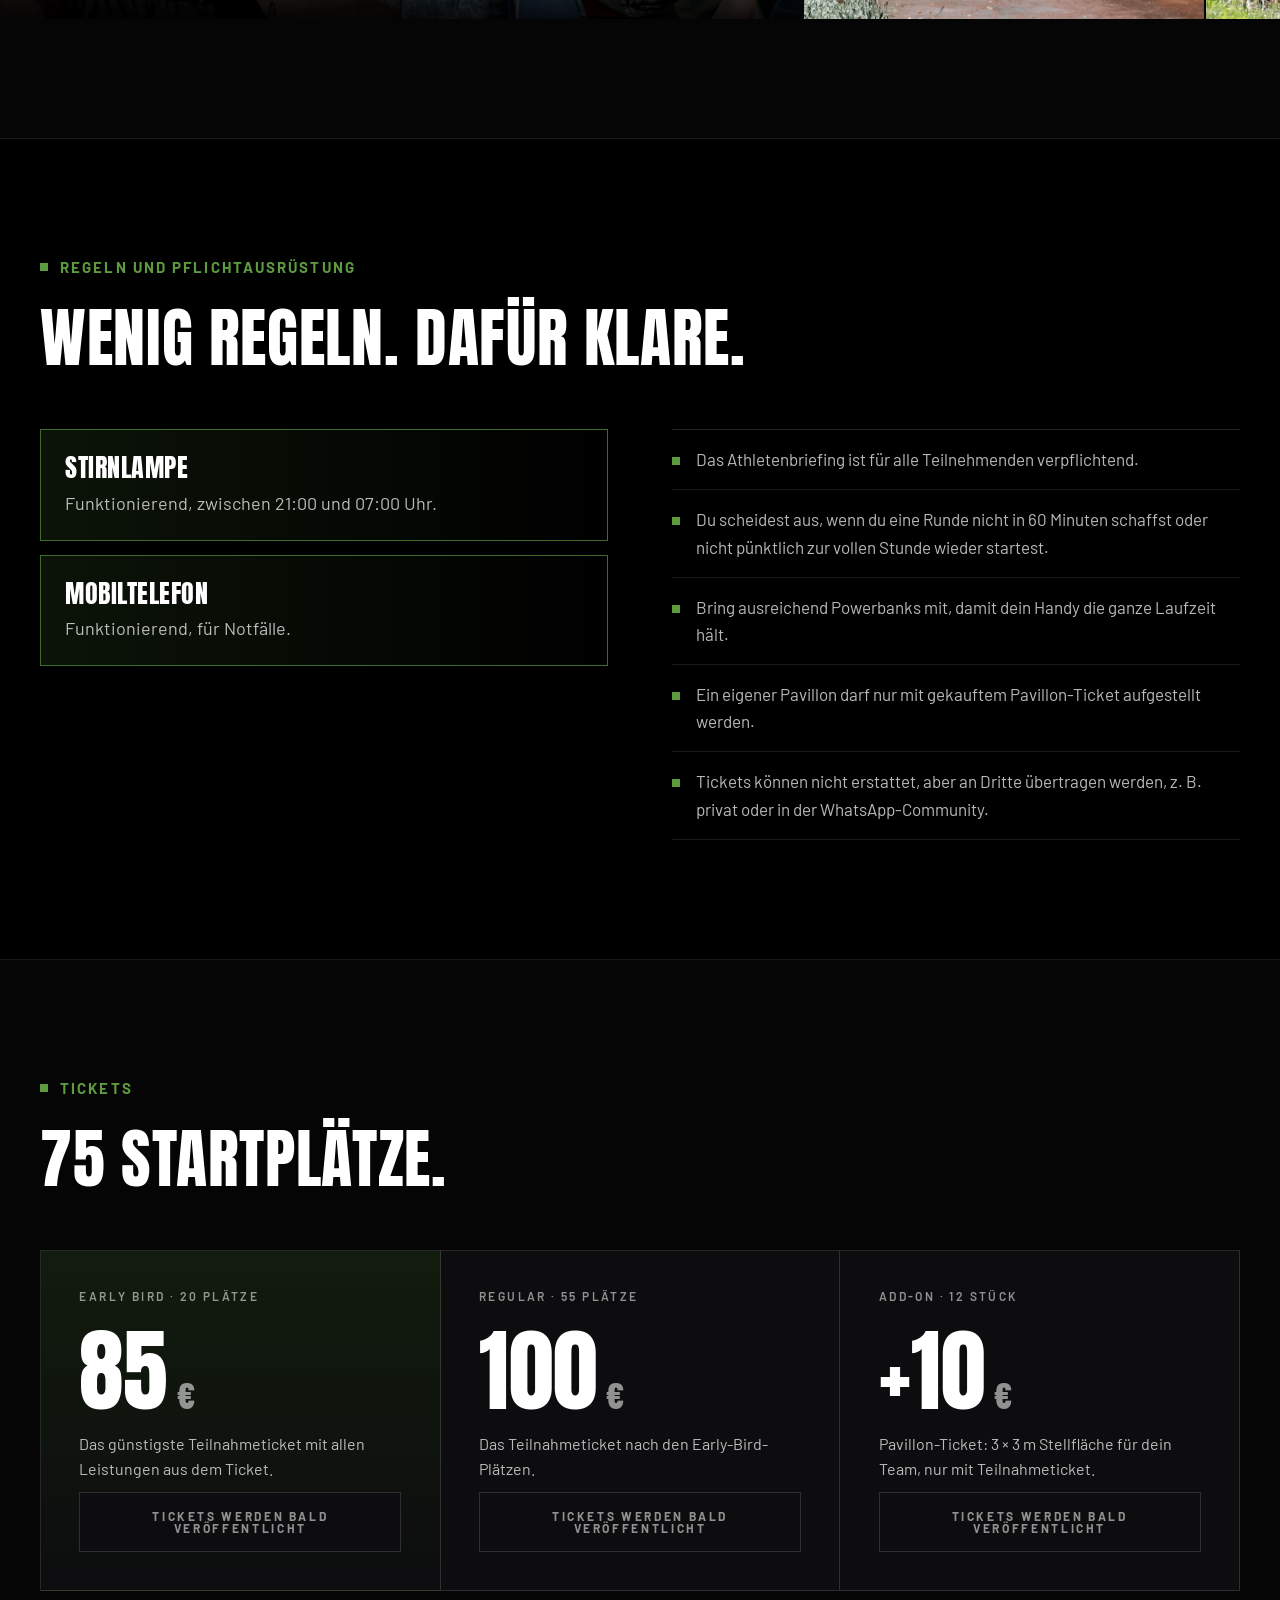
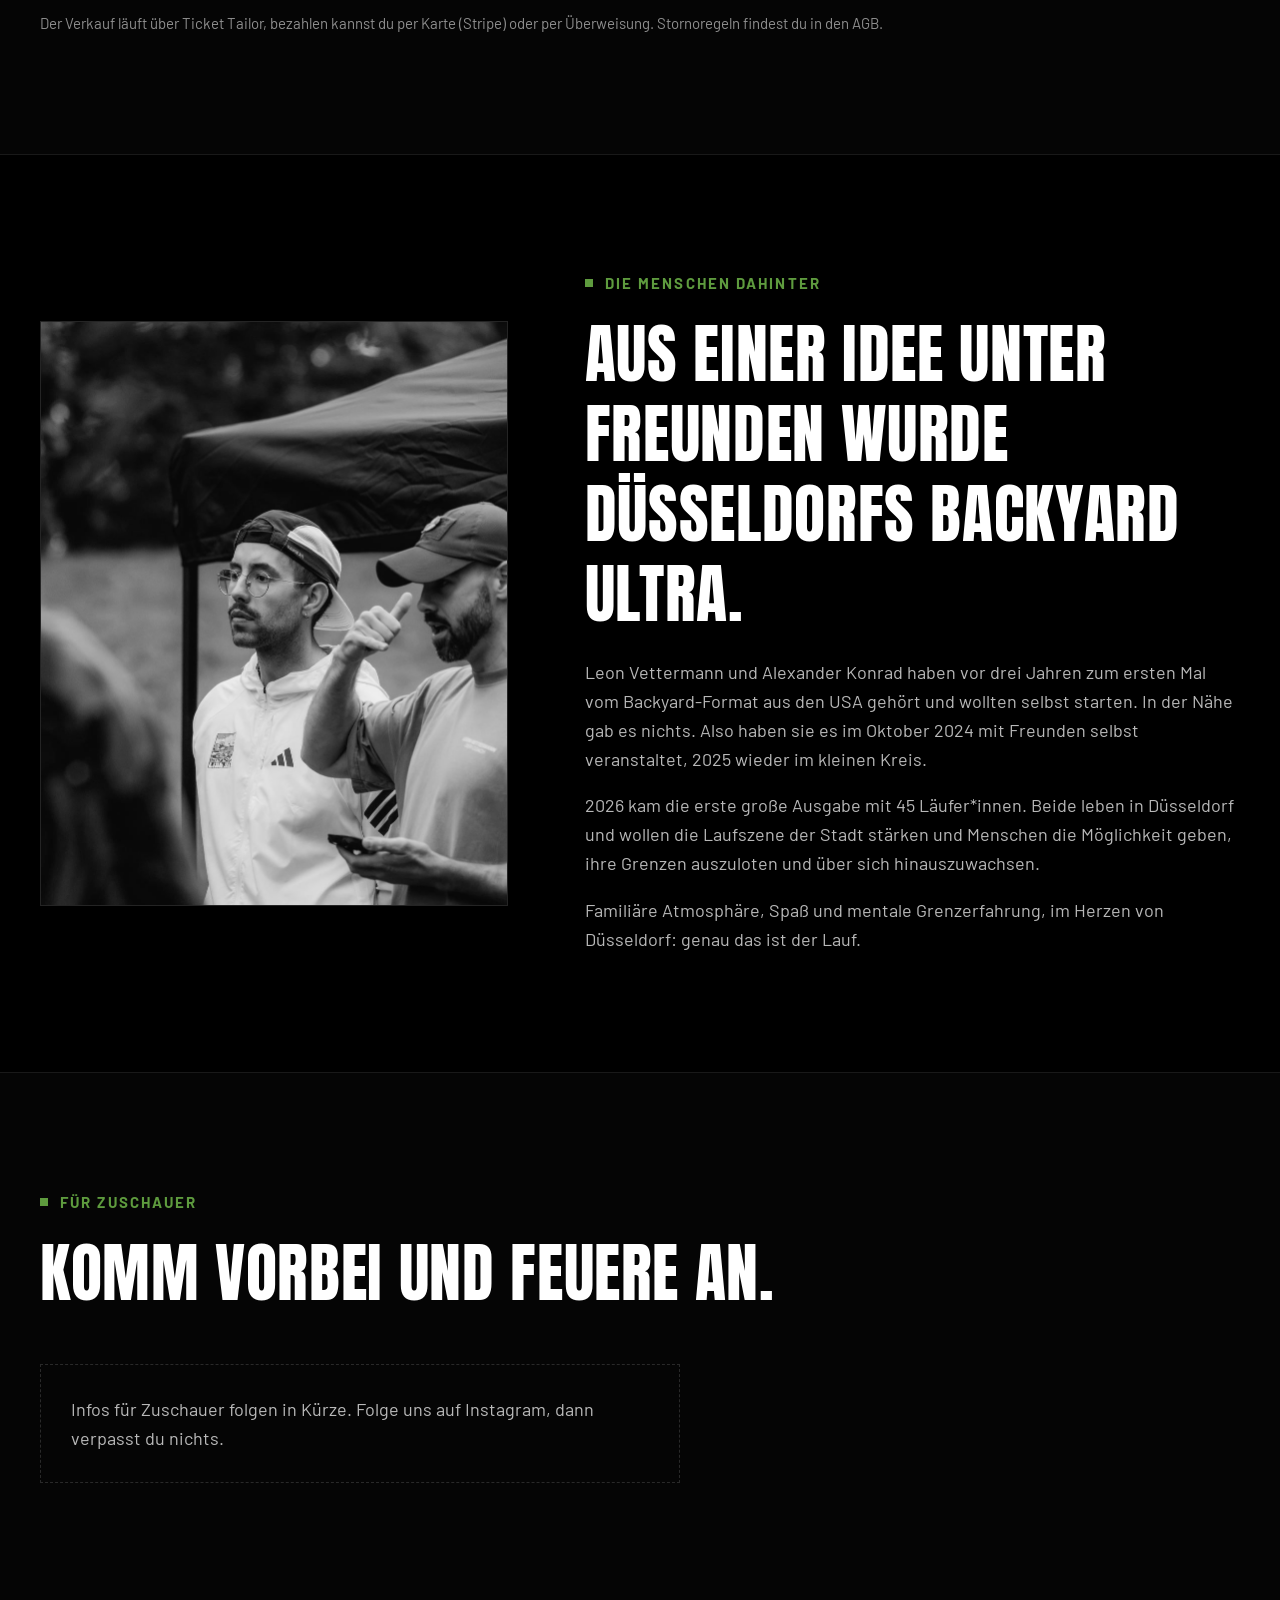
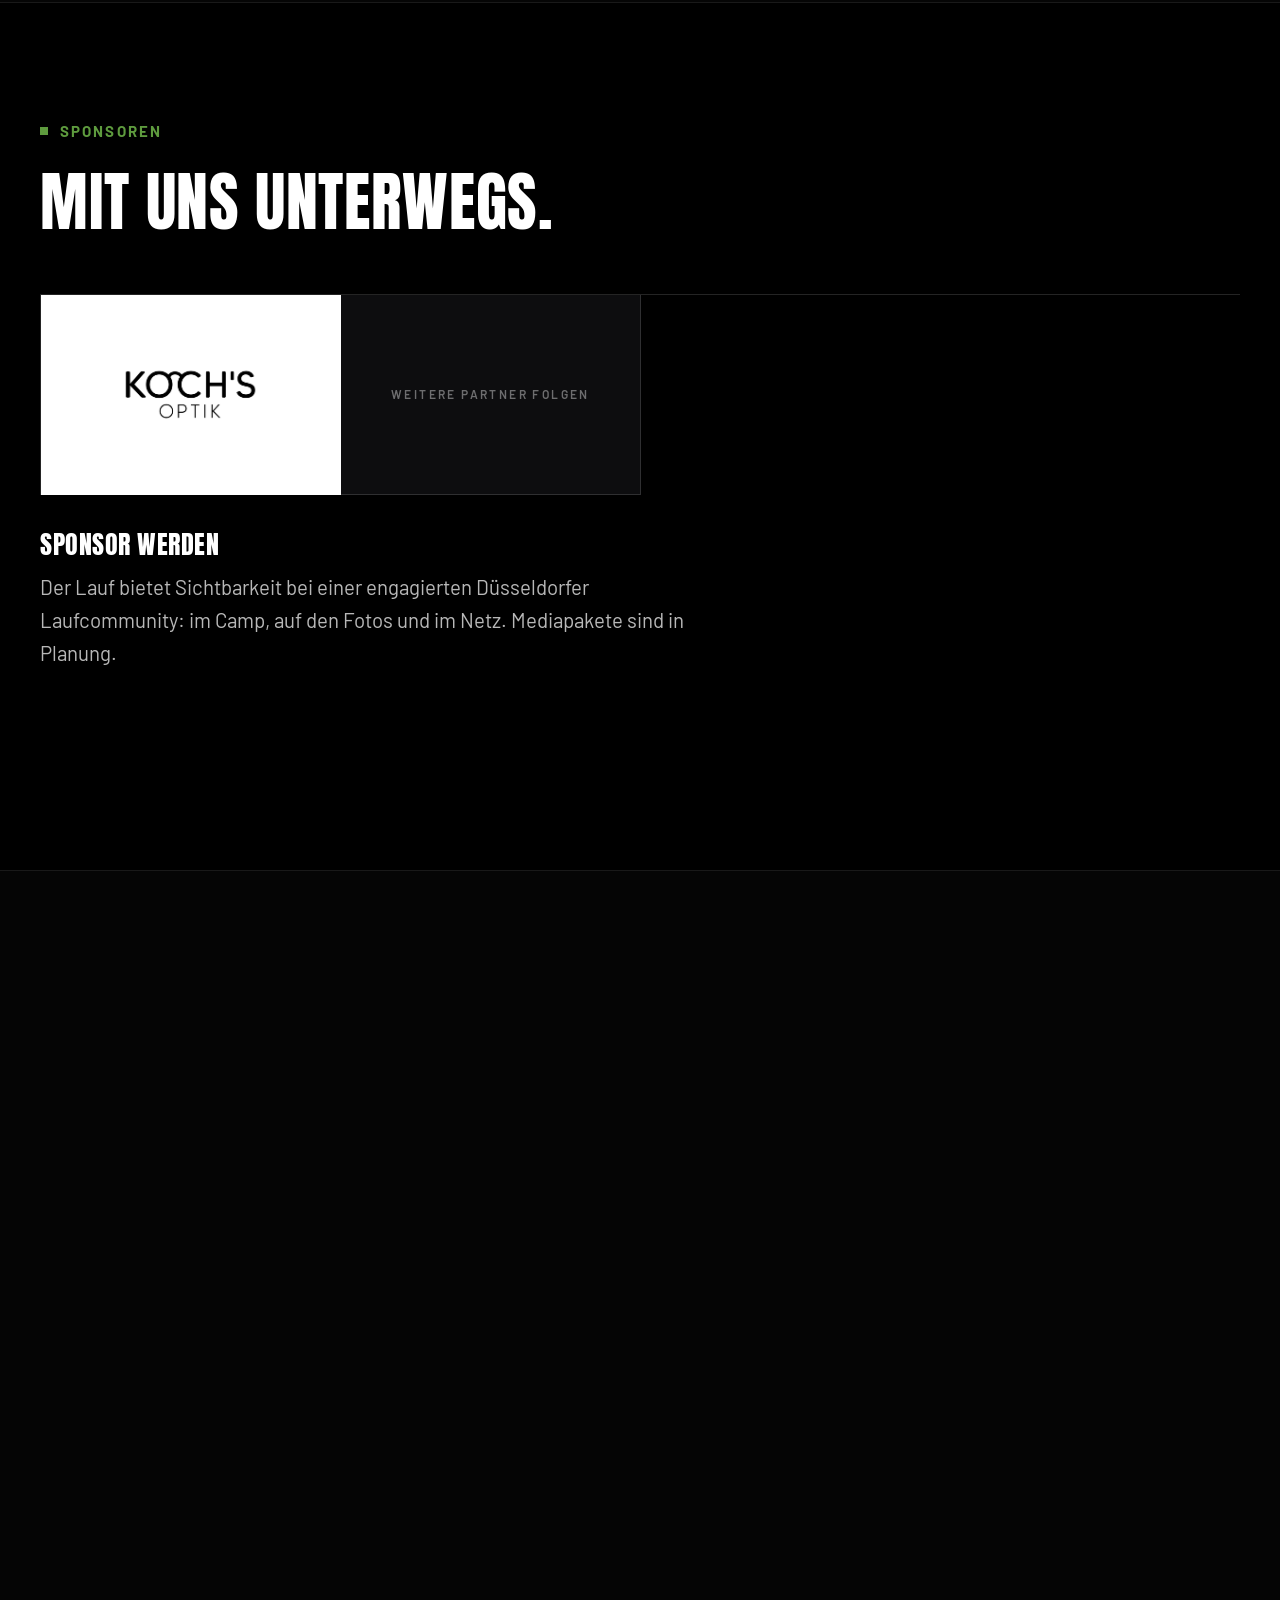
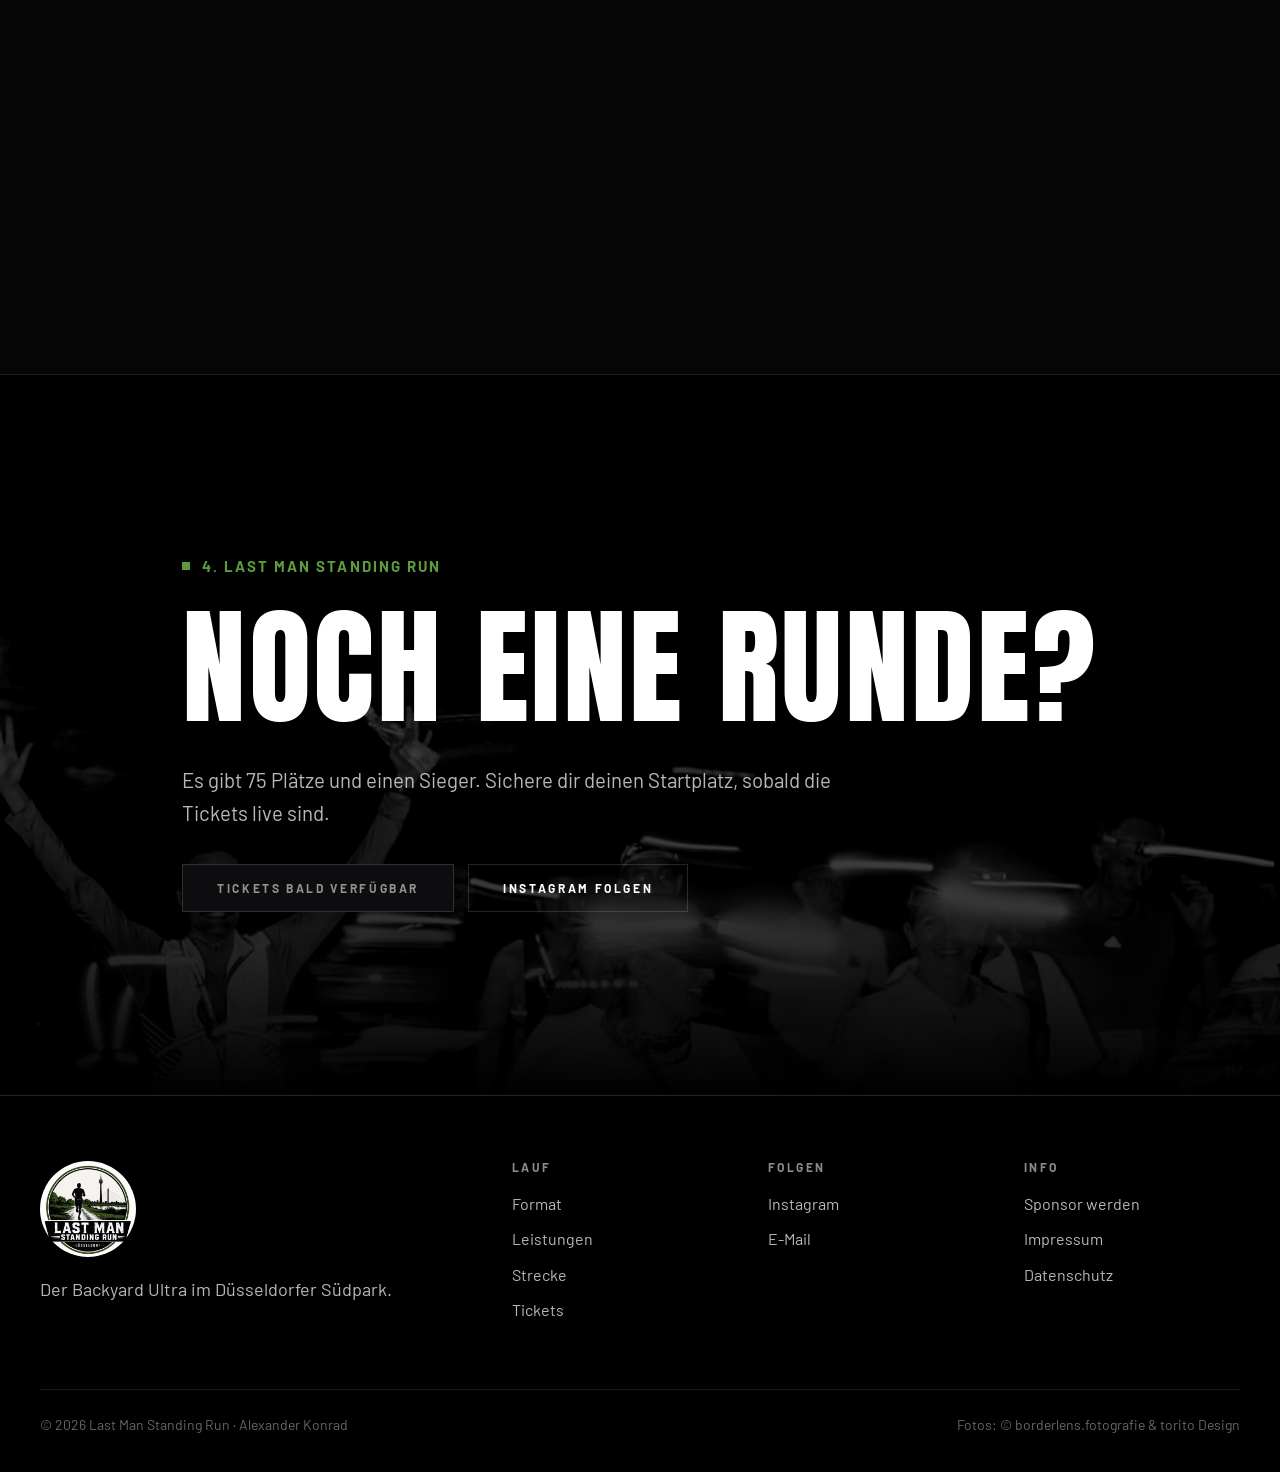
==== commit 09f23db9: "Hero-Texte, Streckenanimation mit Laufbahn und Medaille, Regeln als vier Punkte Co-Authored-By: Clau" ====
--- a/index.html
+++ b/index.html
@@ -8,7 +8,7 @@
 <meta name="robots" content="noindex, nofollow">
 <meta name="theme-color" content="#000000">
 <meta property="og:title" content="Last Man Standing Run Düsseldorf">
-<meta property="og:description" content="Jede Stunde eine 6-km-Runde. Einer bleibt stehen. Backyard Ultra im Düsseldorfer Südpark, 4. Ausgabe 2027.">
+<meta property="og:description" content="Jede Stunde eine 6-km-Runde, bis nur noch einer steht. Backyard Ultra im Düsseldorfer Südpark, 4. Ausgabe 2027.">
 <meta property="og:image" content="assets/img/event-page.jpg">
 <link rel="icon" href="assets/img/logo.jpg">
 <link rel="preload" href="assets/fonts/anton-400.woff2" as="font" type="font/woff2" crossorigin>
@@ -59,8 +59,8 @@
   <div class="hero-bg"><img src="assets/img/eindruck-4.jpg" alt="" width="1400" height="933" fetchpriority="high"></div>
   <div class="wrap">
     <div class="kicker">4. Ausgabe · 2027 · Südpark Düsseldorf</div>
-    <h1>Einer bleibt stehen.</h1>
-    <p class="lead">Jede Stunde eine Runde. Jede Stunde die gleiche Frage: noch eine? Der Backyard Ultra mitten in Düsseldorf, für Einsteiger*innen und Ultraläufer*innen.</p>
+    <h1>Bis nur noch einer steht.</h1>
+    <p class="lead">Jede Stunde eine Runde und dieselbe Frage, mit der du kämpfst:<br>Gebe ich auf oder gehe ich noch eine Runde weiter?<br>Willkommen beim familiären Backyard Ultra im Herzen von Düsseldorf, für Einsteiger*innen und erfahrene Ultraläufer*innen.</p>
     <div class="btn-row">
       <a class="btn" href="#tickets" aria-disabled="true" tabindex="-1">Tickets bald verfügbar</a>
       <a class="btn ghost" href="#format">So funktioniert’s</a>
@@ -104,21 +104,40 @@
         <li><div><h3>Start zur vollen Stunde</h3><p>Um 10:00 Uhr geht die erste Runde los, danach jede Stunde. Check-in ist ab 07:30 Uhr.</p></div></li>
         <li><div><h3>Zurück in unter 60 Minuten</h3><p>Du musst die Runde schaffen und zur vollen Stunde wieder an der Startlinie stehen.</p></div></li>
         <li><div><h3>Weiter, bis nur einer übrig ist</h3><p>Du scheidest aus, wenn du eine Runde nicht rechtzeitig beendest, nicht pünktlich wieder startest oder freiwillig aufhörst.</p></div></li>
+        <li><div><h3>Loop of Glory</h3><p>Sind nach Runde 59 noch mehrere im Rennen, entscheidet Runde 60. Wer sie am schnellsten beendet, ist der Last Man Standing 2027, oder die Last Woman.</p></div></li>
       </ol>
       <div class="reveal">
-        <div class="board" id="board" aria-label="Beispielanzeige: So schrumpft das Starterfeld Runde für Runde">
-          <div class="board-top"><span class="label">So schrumpft das Feld</span></div>
-          <div class="board-row">
-            <div class="board-cell"><span class="label">Runde</span><div class="seg" id="b-lap">00</div></div>
-            <div class="board-cell"><span class="label">Noch im Rennen</span><div class="seg green" id="b-in">45</div></div>
-            <div class="board-cell"><span class="label">Kilometer</span><div class="seg" id="b-km">000</div></div>
+        <div class="board" id="board" role="img" aria-label="Animation: 45 Punkte laufen im Kreis über die Strecke und scheiden Runde für Runde aus, bis nur noch einer übrig ist">
+          <div class="board-top"><span class="label">So schrumpft das Feld</span><span class="label" id="b-state">Start</span></div>
+          <div class="sim">
+            <svg class="sim-svg" viewBox="0 0 300 180" aria-hidden="true">
+              <path class="lane" d="M150,170 H200 A80 80 0 0 0 200,10 H100 A80 80 0 0 0 100,170 Z"/>
+              <path class="lane" d="M150,156 H200 A66 66 0 0 0 200,24 H100 A66 66 0 0 0 100,156 Z"/>
+              <path id="simPath" fill="none" d="M150,163 H200 A73 73 0 0 0 200,17 H100 A73 73 0 0 0 100,163 Z"/>
+              <line x1="150" y1="155" x2="150" y2="178" stroke="#fff" stroke-width="2"/>
+              <defs>
+                <radialGradient id="gold" cx="35%" cy="30%" r="75%"><stop offset="0" stop-color="#fff0a8"/><stop offset=".45" stop-color="#e5b32a"/><stop offset="1" stop-color="#8f6410"/></radialGradient>
+              </defs>
+              <g id="clock">
+              <circle cx="150" cy="90" r="38" class="clock-bg"/>
+              <circle cx="150" cy="90" r="38" class="clock-arc" id="clockArc" transform="rotate(-90 150 90)"/>
+              <text x="150" y="75" text-anchor="middle" class="clock-label">Minuten</text>
+              <text x="150" y="103" text-anchor="middle" class="clock-time" id="clockTime">60:00</text>
+              </g>
+              <g id="simDots"></g>
+              <g id="medal">
+                <text x="150" y="132" text-anchor="middle" class="medal-text">Last Man Standing</text>
+                <polygon points="140,139 150,158 160,139 154,139 150,147 146,139" class="medal-ribbon"/>
+                <circle cx="150" cy="163" r="13" fill="url(#gold)" stroke="#fff3b0" stroke-width="1.2"/>
+                <circle cx="150" cy="163" r="9" fill="none" stroke="#8f6410" stroke-width=".9"/>
+                <text x="150" y="168" text-anchor="middle" class="medal-num">1</text>
+              </g>
+            </svg>
+          </div>
+          <div class="sim-read">
+            <div class="board-cell"><span class="label">Noch im Rennen</span><div class="seg green" id="b-in">20</div></div>
           </div>
           <div class="board-bar"><i id="b-bar"></i></div>
-          <p class="small-note">45 Starter*innen 2026, am Ende stand Nicko Statsenko nach 30 Runden und 180 km.</p>
-        </div>
-        <div class="glory">
-          <h3>Loop of Glory</h3>
-          <p>Sind nach Runde 59 noch mehrere im Rennen, entscheidet Runde 60. Wer sie am schnellsten beendet, ist der Last Man Standing 2027, oder die Last Woman.</p>
         </div>
       </div>
     </div>
--- a/css/style.css
+++ b/css/style.css
@@ -83,7 +83,7 @@
 .hero-bg img{width:100%;height:100%;object-fit:cover;object-position:center 40%;filter:grayscale(1) contrast(1.15) brightness(.55);transform:scale(1.04);animation:drift 24s ease-in-out infinite alternate}
 .hero::before{content:"";position:absolute;inset:0;z-index:-1;background:linear-gradient(180deg,rgba(0,0,0,.55) 0%,rgba(0,0,0,.1) 35%,rgba(0,0,0,.92) 88%,#000 100%),linear-gradient(90deg,rgba(63,107,43,.28),transparent 60%)}
 .hero .wrap{width:100%;padding-bottom:clamp(40px,6vw,80px)}
-.hero h1{max-width:11ch;margin-bottom:26px}
+.hero h1{max-width:14ch;margin-bottom:26px}
 .hero p.lead{margin-bottom:34px;color:rgba(255,255,255,.82)}
 .hero-note{margin-top:22px;font:600 12px/1.4 var(--body);letter-spacing:.18em;text-transform:uppercase;color:var(--dim)}
 @keyframes drift{from{transform:scale(1.04) translateY(0)}to{transform:scale(1.1) translateY(-14px)}}
@@ -103,18 +103,37 @@
 .stat .label{margin-top:12px;display:block}
 
 /* Format */
-.format-grid{display:grid;grid-template-columns:5fr 7fr;gap:clamp(32px,6vw,96px);align-items:start}
-.steps{counter-reset:s;display:grid;gap:0;border-top:1px solid var(--line)}
-.steps li{counter-increment:s;display:grid;grid-template-columns:72px 1fr;gap:18px;padding:26px 0;border-bottom:1px solid var(--line)}
+.format-grid{display:grid;grid-template-columns:5fr 7fr;gap:clamp(32px,6vw,96px);align-items:stretch}
+.steps{counter-reset:s;display:flex;flex-direction:column;border-top:1px solid var(--line)}
+.steps li{flex:1;align-content:center;counter-increment:s;display:grid;grid-template-columns:72px 1fr;gap:18px;padding:26px 0;border-bottom:1px solid var(--line)}
 .steps li::before{content:"0" counter(s);font:400 44px/1 var(--display);color:var(--accent)}
 .steps h3{margin-bottom:8px}
-.board{background:var(--card);border:1px solid var(--line);padding:clamp(22px,3vw,40px);position:sticky;top:calc(var(--ticker-h) + var(--nav-h) + 24px)}
+.board{background:var(--card);border:1px solid var(--line);padding:clamp(22px,3vw,40px);}
 .board-top{display:flex;justify-content:space-between;gap:16px;margin-bottom:26px}
 .board-row{display:grid;grid-template-columns:repeat(3,1fr);gap:0;border-top:1px solid var(--line-soft)}
 .board-cell{padding:22px 0 8px}
 .board-cell+.board-cell{padding-left:20px;border-left:1px solid var(--line-soft)}
 .seg{font:400 clamp(48px,6.4vw,92px)/1 var(--display);letter-spacing:.02em;font-variant-numeric:tabular-nums;color:#fff}
 .seg.green{color:var(--accent)}
+.sim{border-top:1px solid var(--line-soft);padding-top:22px}
+.sim-svg{display:block;width:100%;height:auto;overflow:visible}
+.sim-svg .lane{fill:none;stroke:rgba(255,255,255,.28);stroke-width:1.6}
+.sim-svg .clock-bg{fill:none;stroke:rgba(255,255,255,.12);stroke-width:5}
+.sim-svg .clock-arc{fill:none;stroke:var(--accent);stroke-width:5;stroke-dasharray:238.8;stroke-dashoffset:0}
+.sim-svg .clock-label{font:600 7px var(--body);letter-spacing:.2em;text-transform:uppercase;fill:rgba(255,255,255,.55)}
+.sim-svg .clock-time{font:400 24px var(--display);fill:#fff;letter-spacing:.02em}
+.sim-svg circle.run{fill:#fff}
+.sim-svg circle.win{fill:var(--accent);stroke:#fff;stroke-width:1.2}
+.sim-svg circle.win.fin{r:7}
+.sim-svg circle.out{fill:var(--alert)}
+#medal{opacity:0;transform-box:fill-box;transform-origin:50% 100%}
+#clock{transition:opacity .6s}
+.medal-in{opacity:1!important;animation:medalPop .8s cubic-bezier(.2,1.4,.4,1) both}
+.medal-text{font:400 11px var(--display);letter-spacing:.1em;text-transform:uppercase;fill:#f2c94c}
+.medal-ribbon{fill:var(--accent)}
+.medal-num{font:400 14px var(--display);fill:#5a3d05}
+@keyframes medalPop{from{opacity:0;transform:scale(.2)}to{opacity:1;transform:scale(1)}}
+.sim-read{display:grid;grid-template-columns:1fr;border-top:1px solid var(--line-soft);margin-top:22px}
 .board-bar{height:6px;background:var(--line-soft);margin-top:26px;position:relative;overflow:hidden}
 .board-bar i{position:absolute;inset:0 auto 0 0;width:100%;background:var(--accent-deep);transform-origin:left;transform:scaleX(1)}
 .glory{margin-top:34px;border:1px solid var(--accent-deep);padding:26px 28px;background:linear-gradient(90deg,rgba(63,107,43,.2),transparent)}
@@ -288,8 +307,8 @@
   .stats{grid-template-columns:1fr 1fr}
   .proof-grid{grid-template-columns:1fr}
   .perk-grid{grid-template-columns:1fr}
-  .board-row{grid-template-columns:1fr 1fr}
-  .board-cell:nth-child(3){grid-column:1/-1;border-left:0;padding-left:0;border-top:1px solid var(--line-soft);margin-top:14px}
+  .sim-read .seg{font-size:clamp(34px,10vw,48px)}
+  .sim-read .board-cell+.board-cell{padding-left:12px}
   .brand span{font-size:16px}
   .foot-grid{grid-template-columns:1fr}
   .btn{padding:17px 24px}
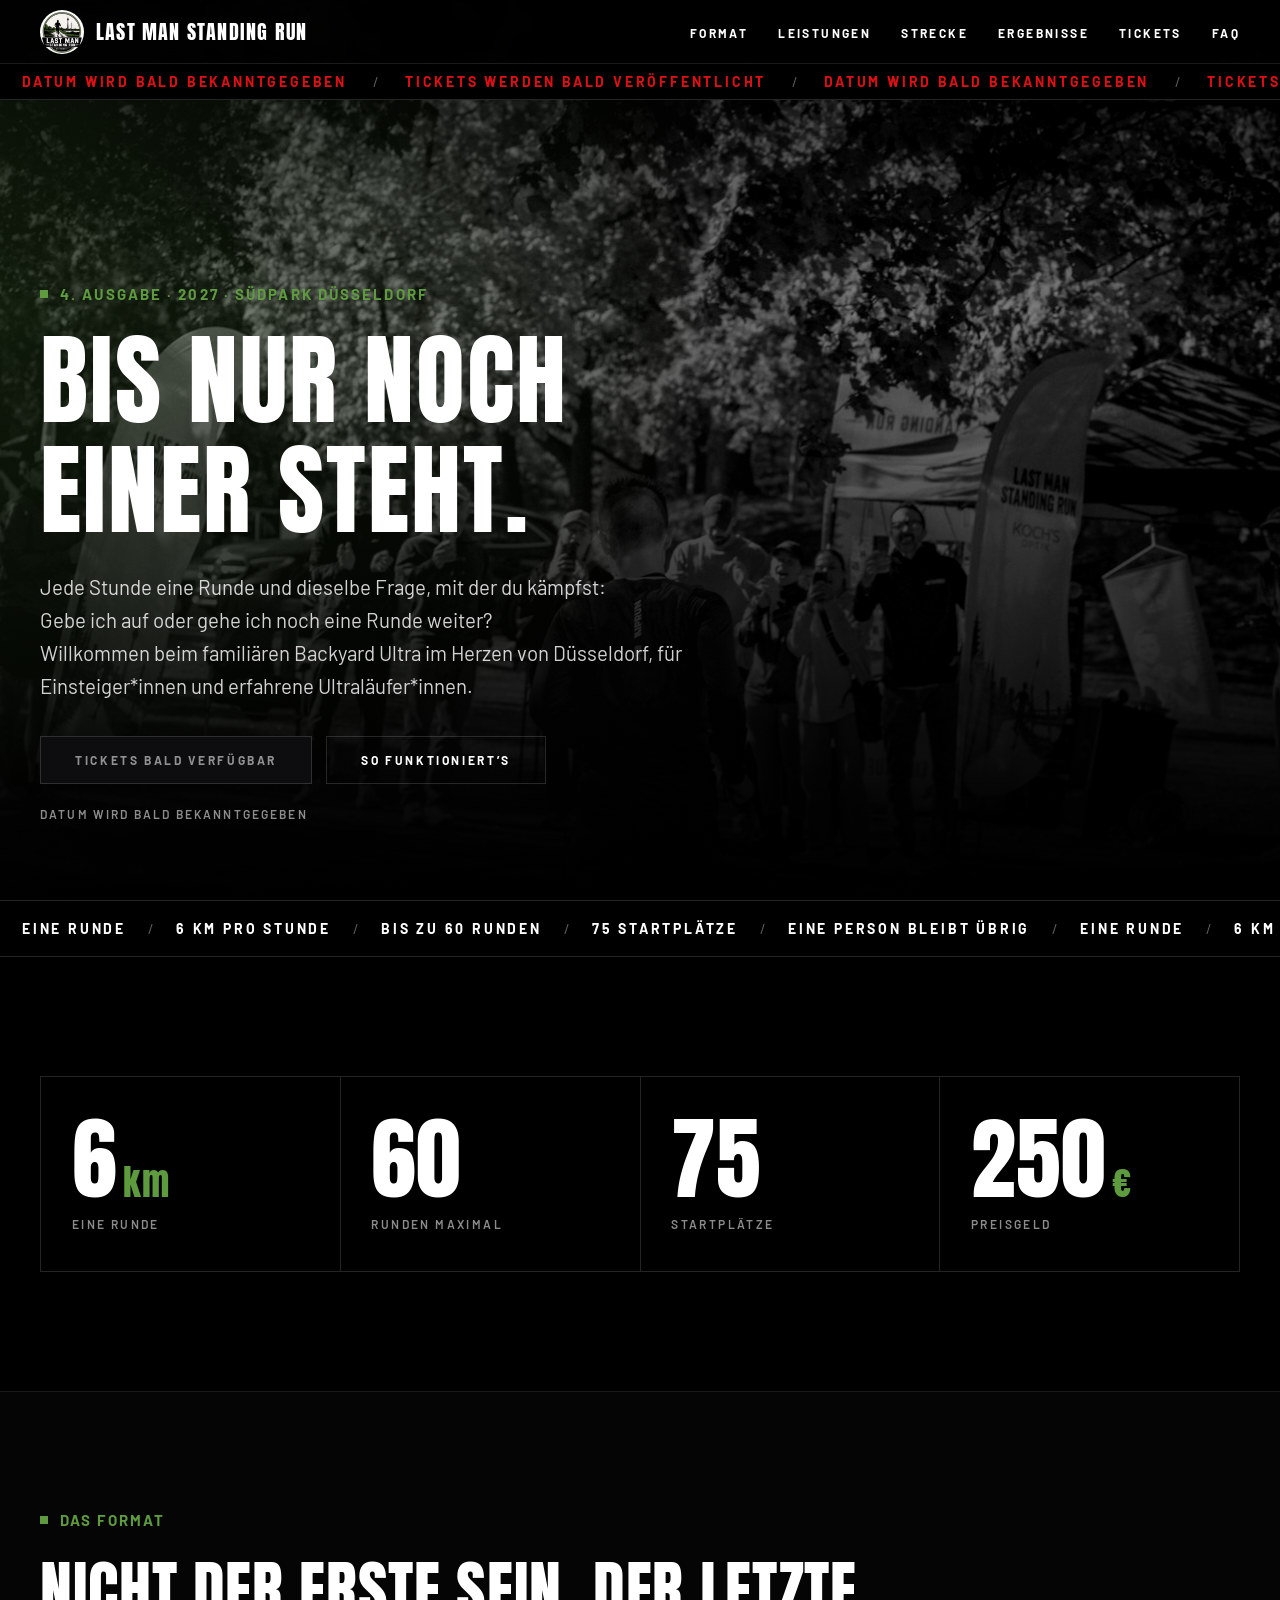
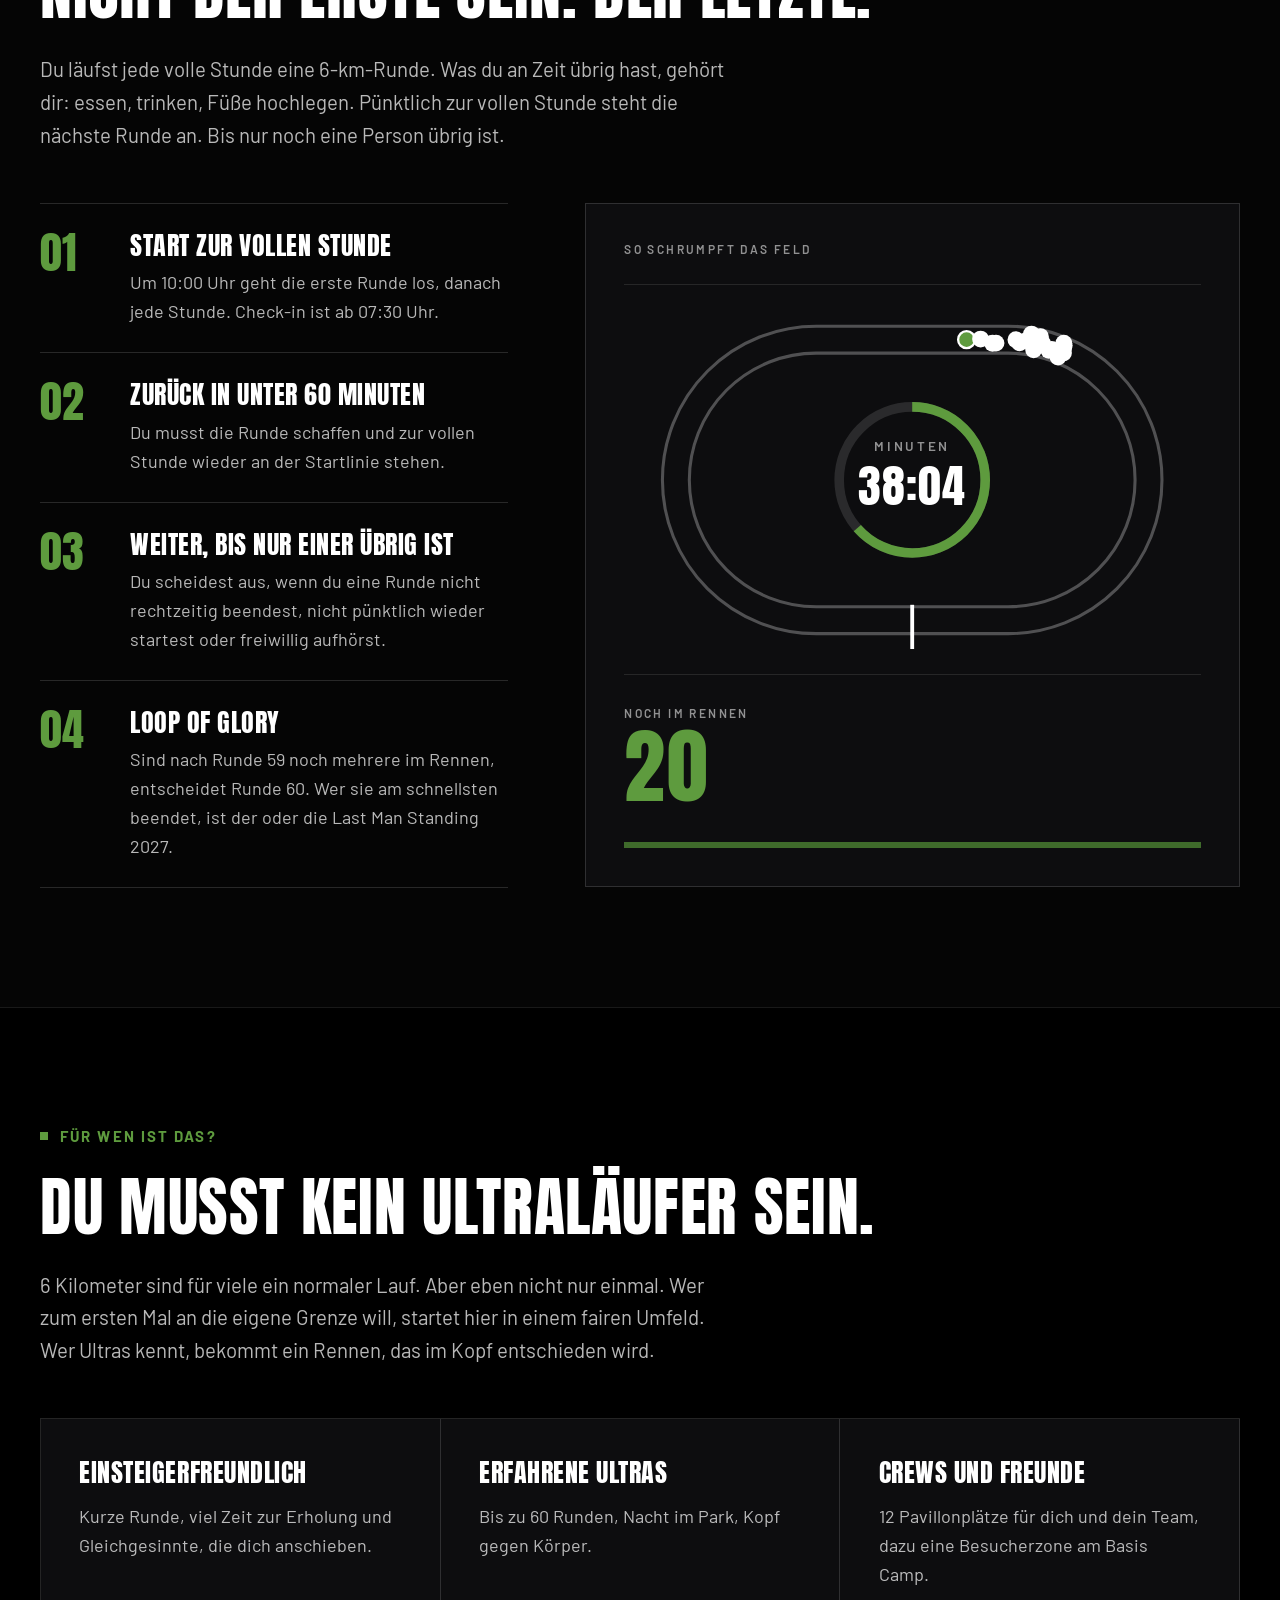
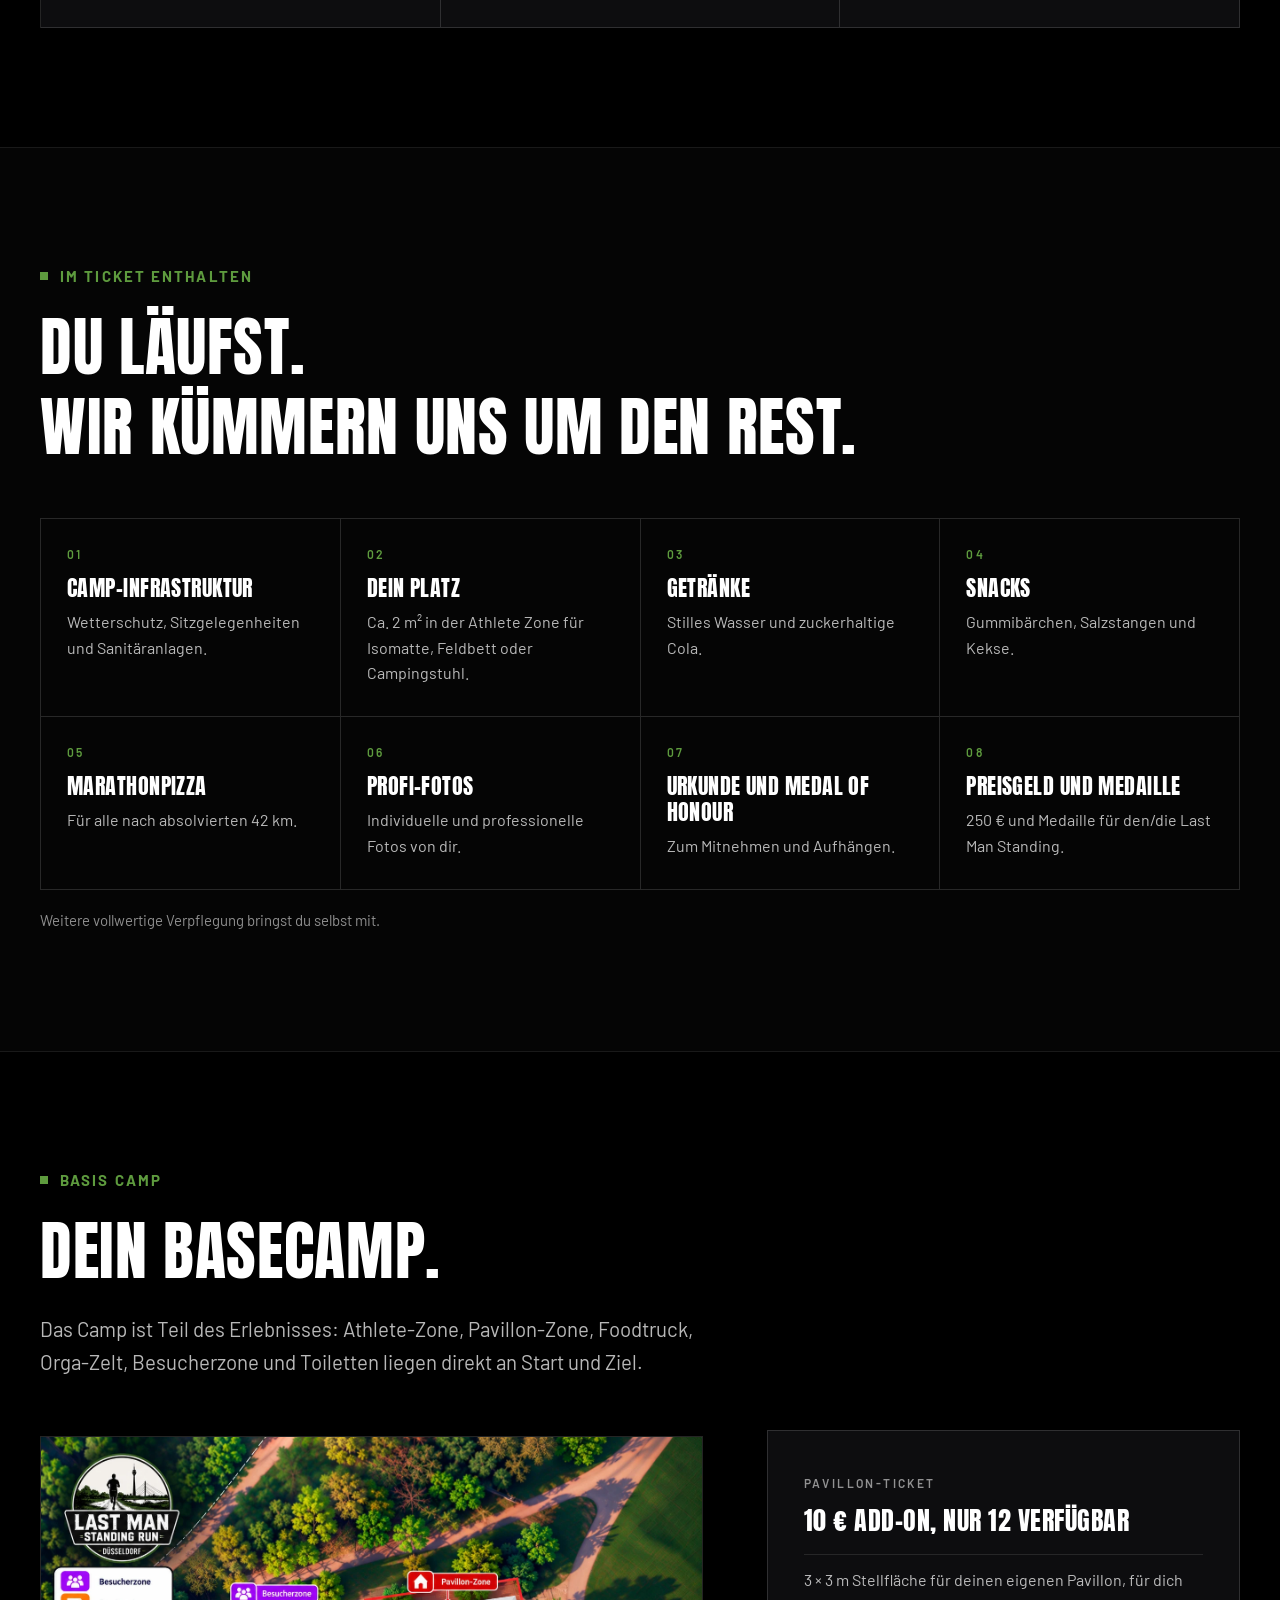
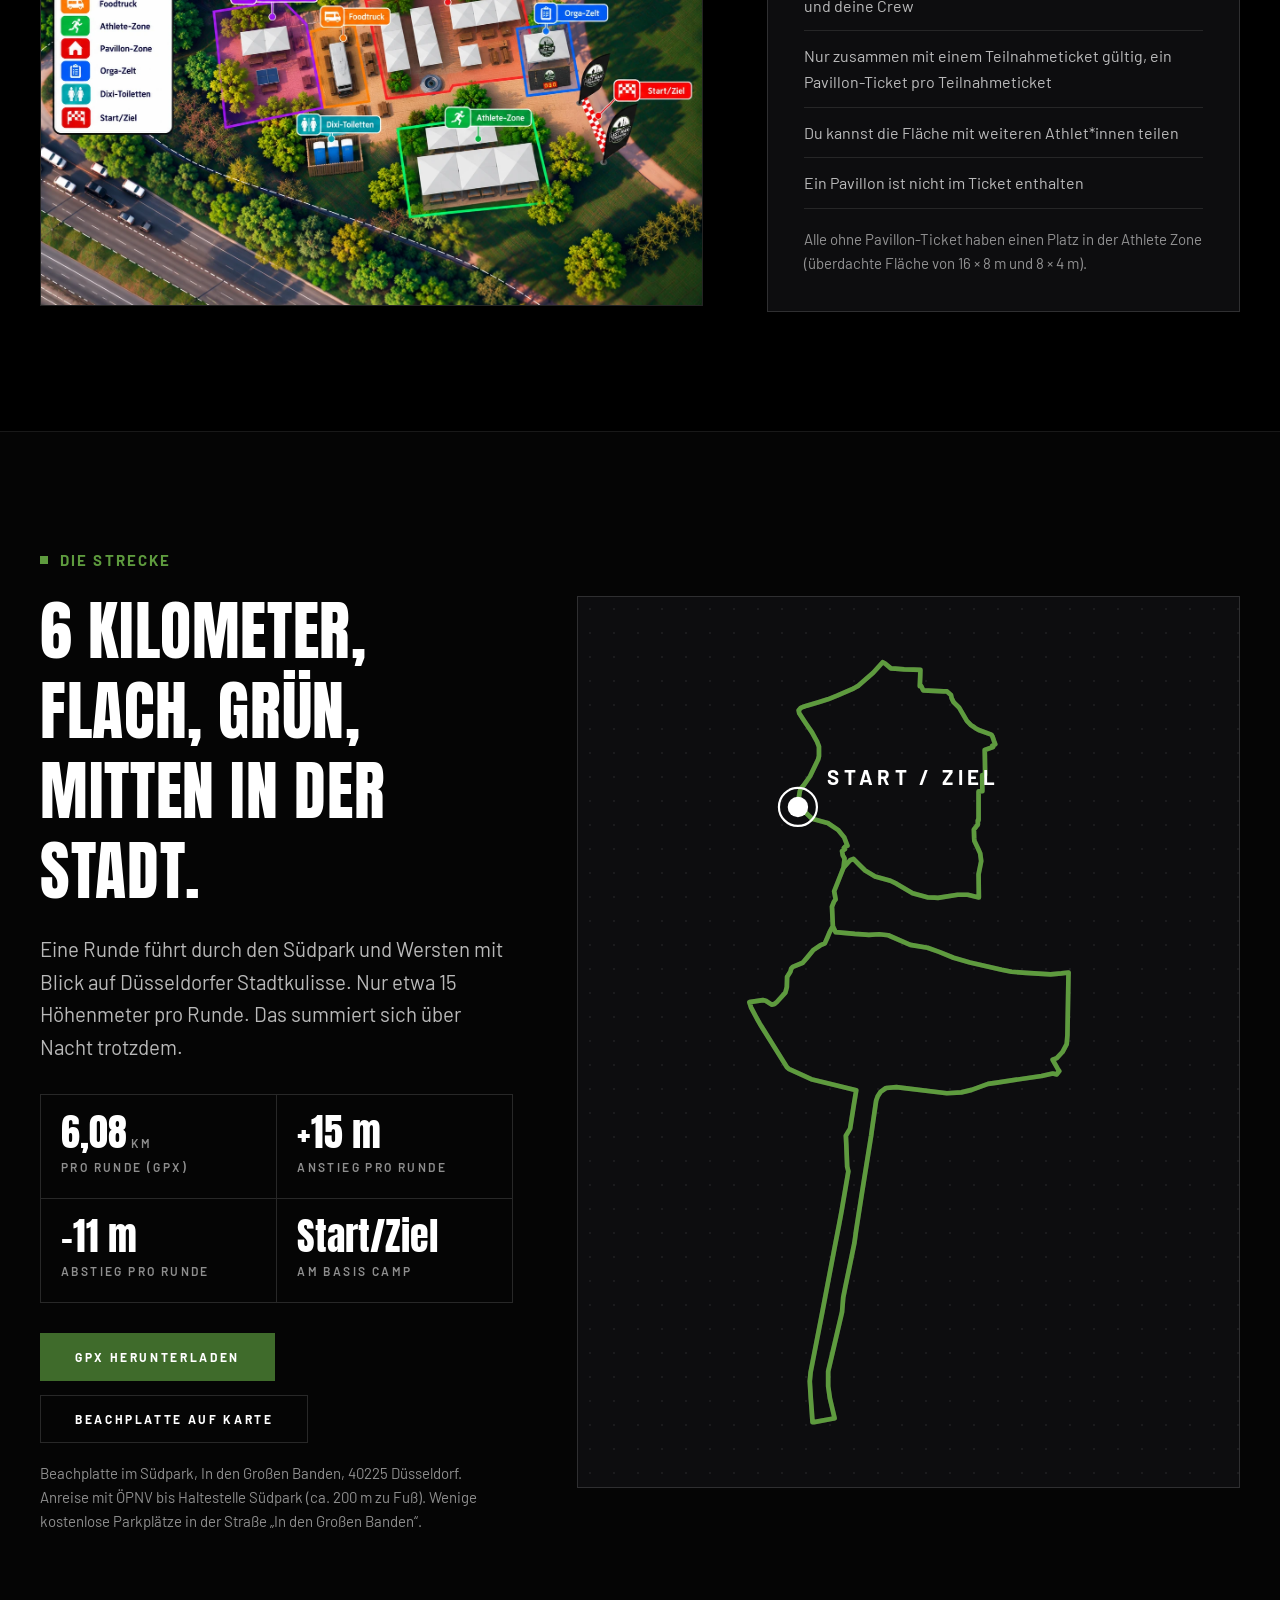
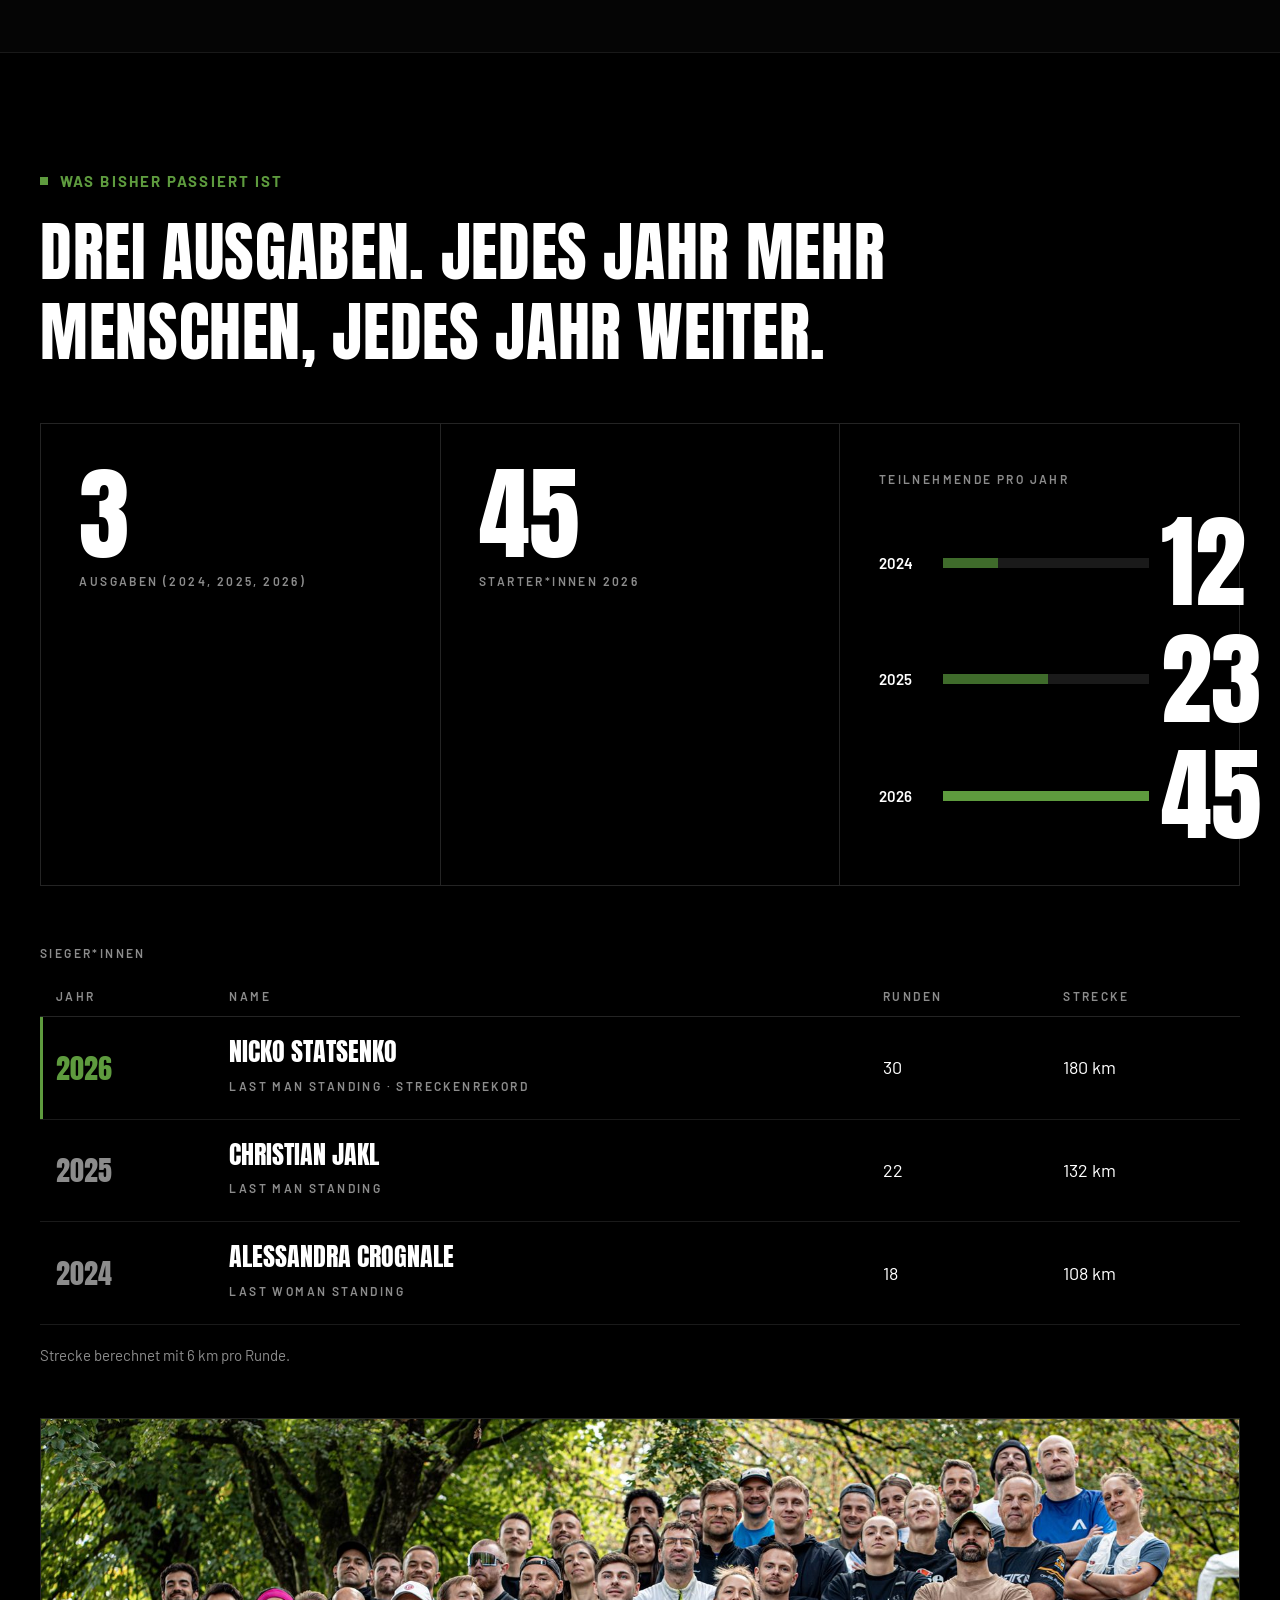
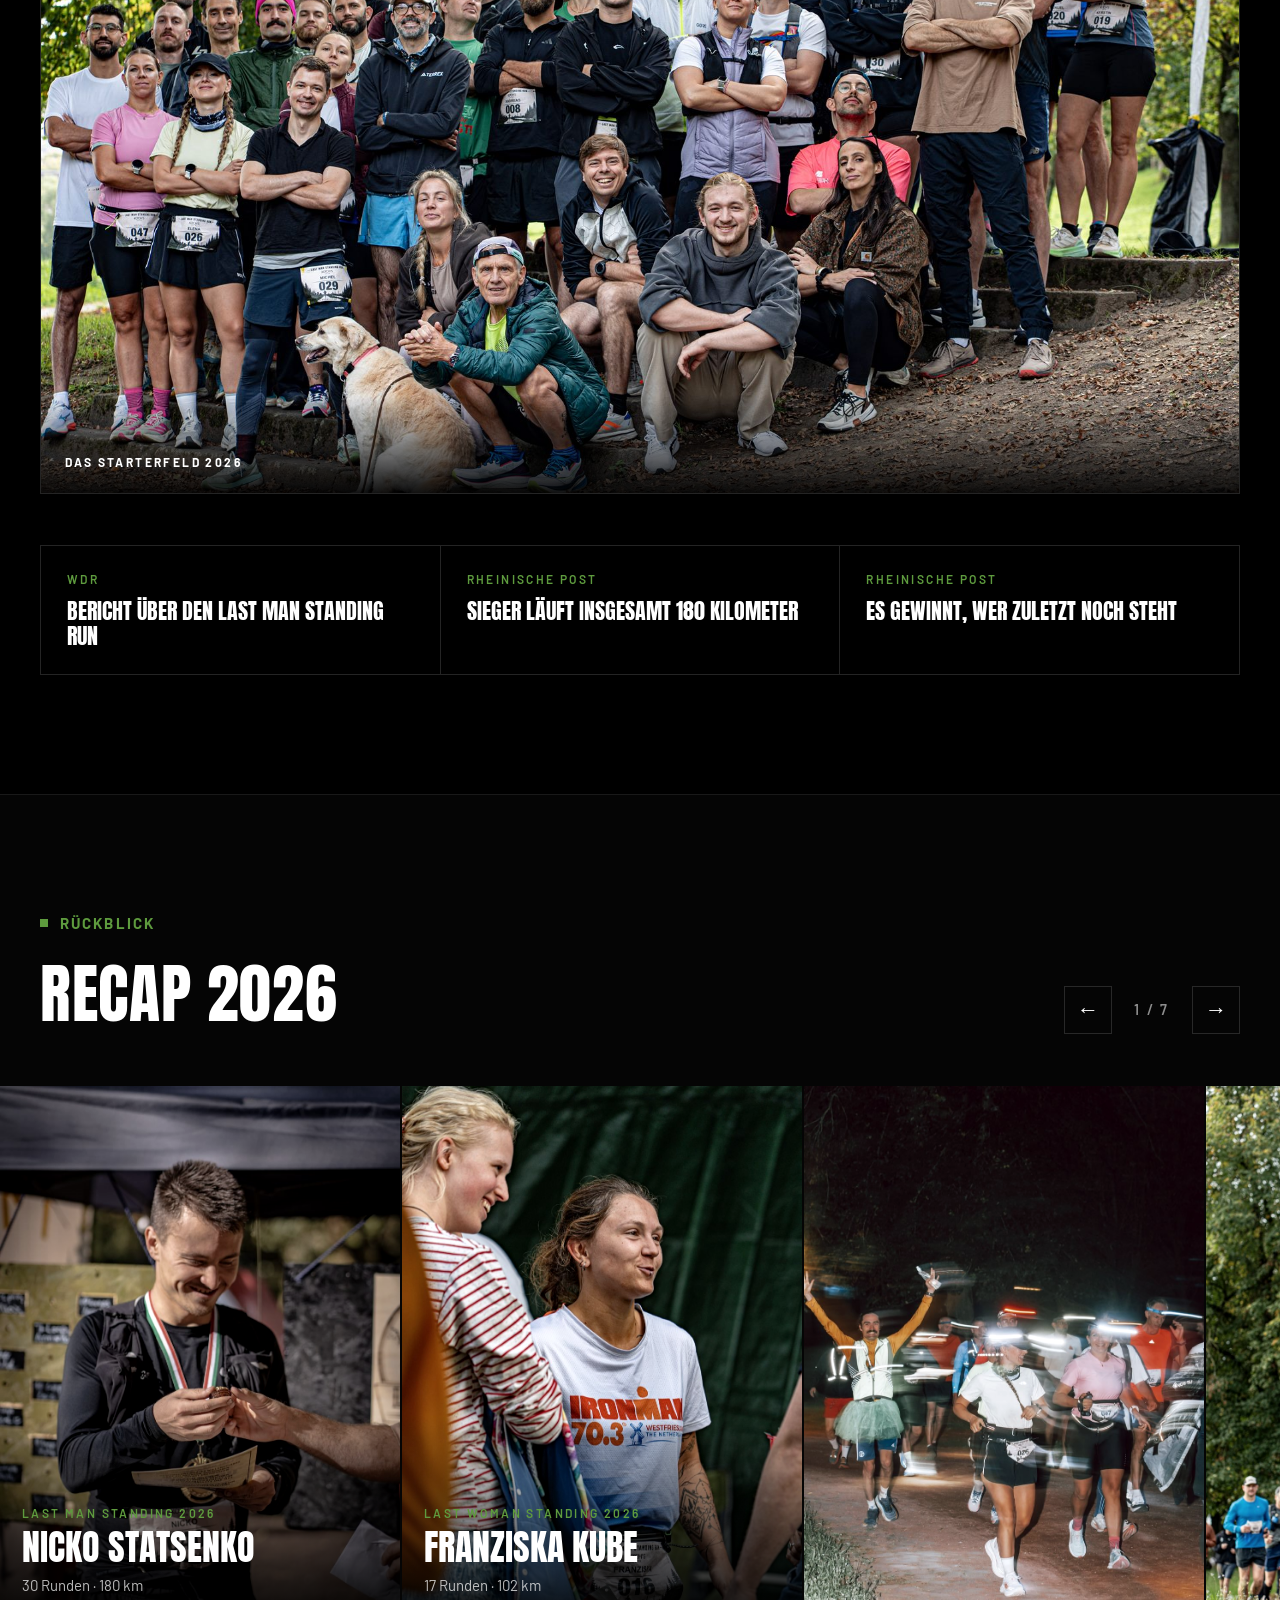
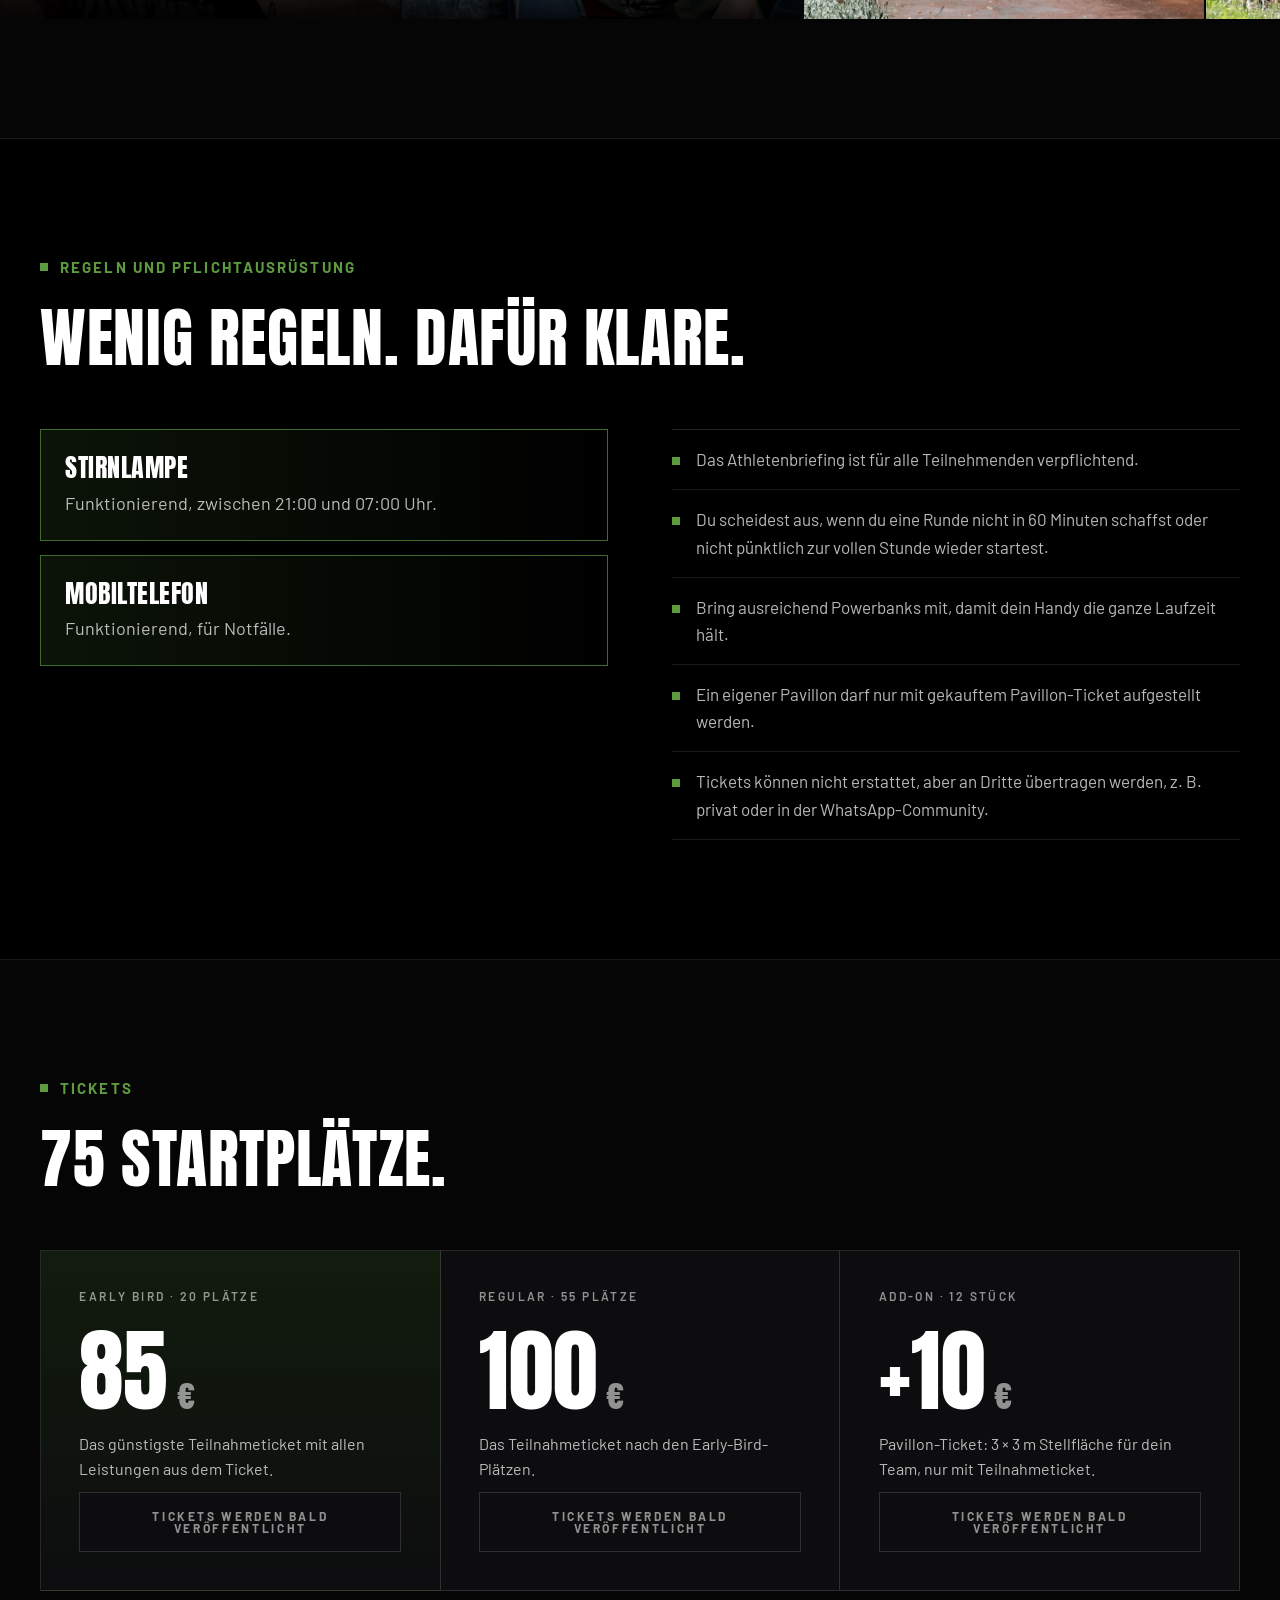
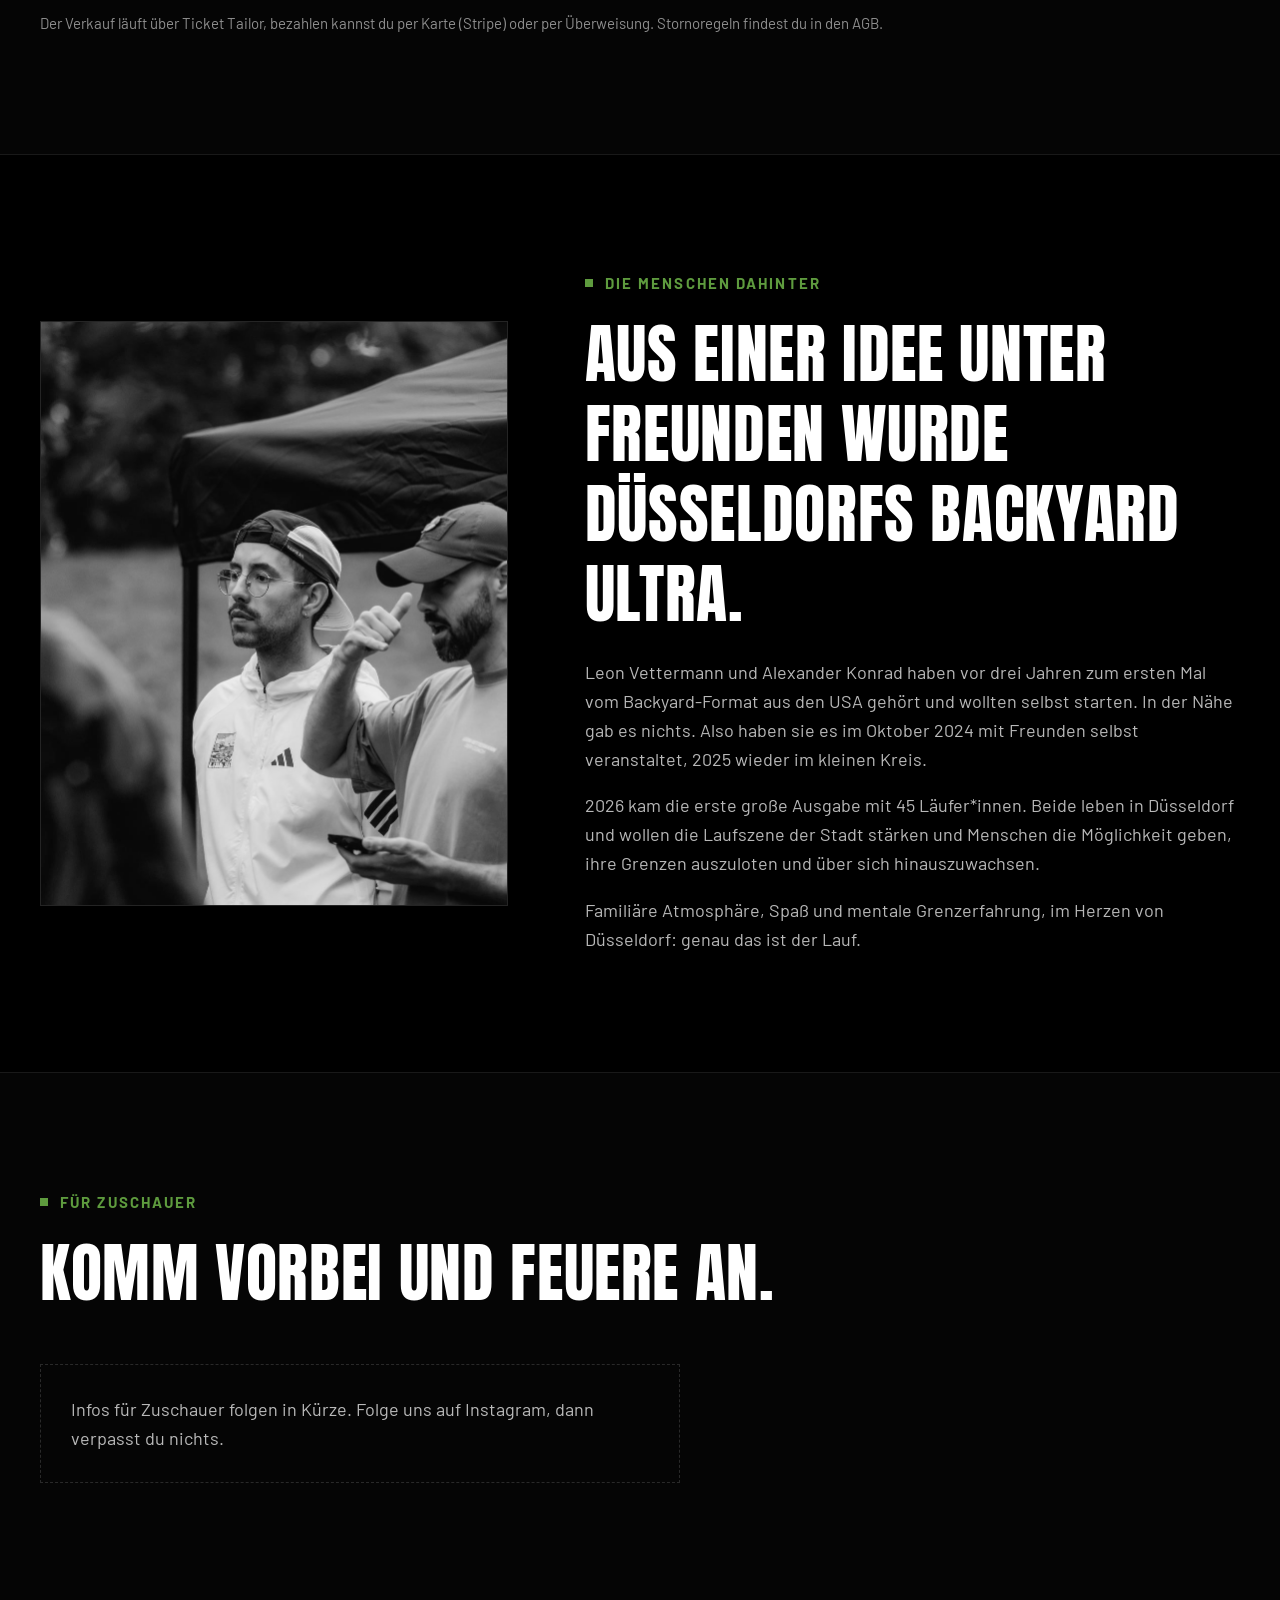
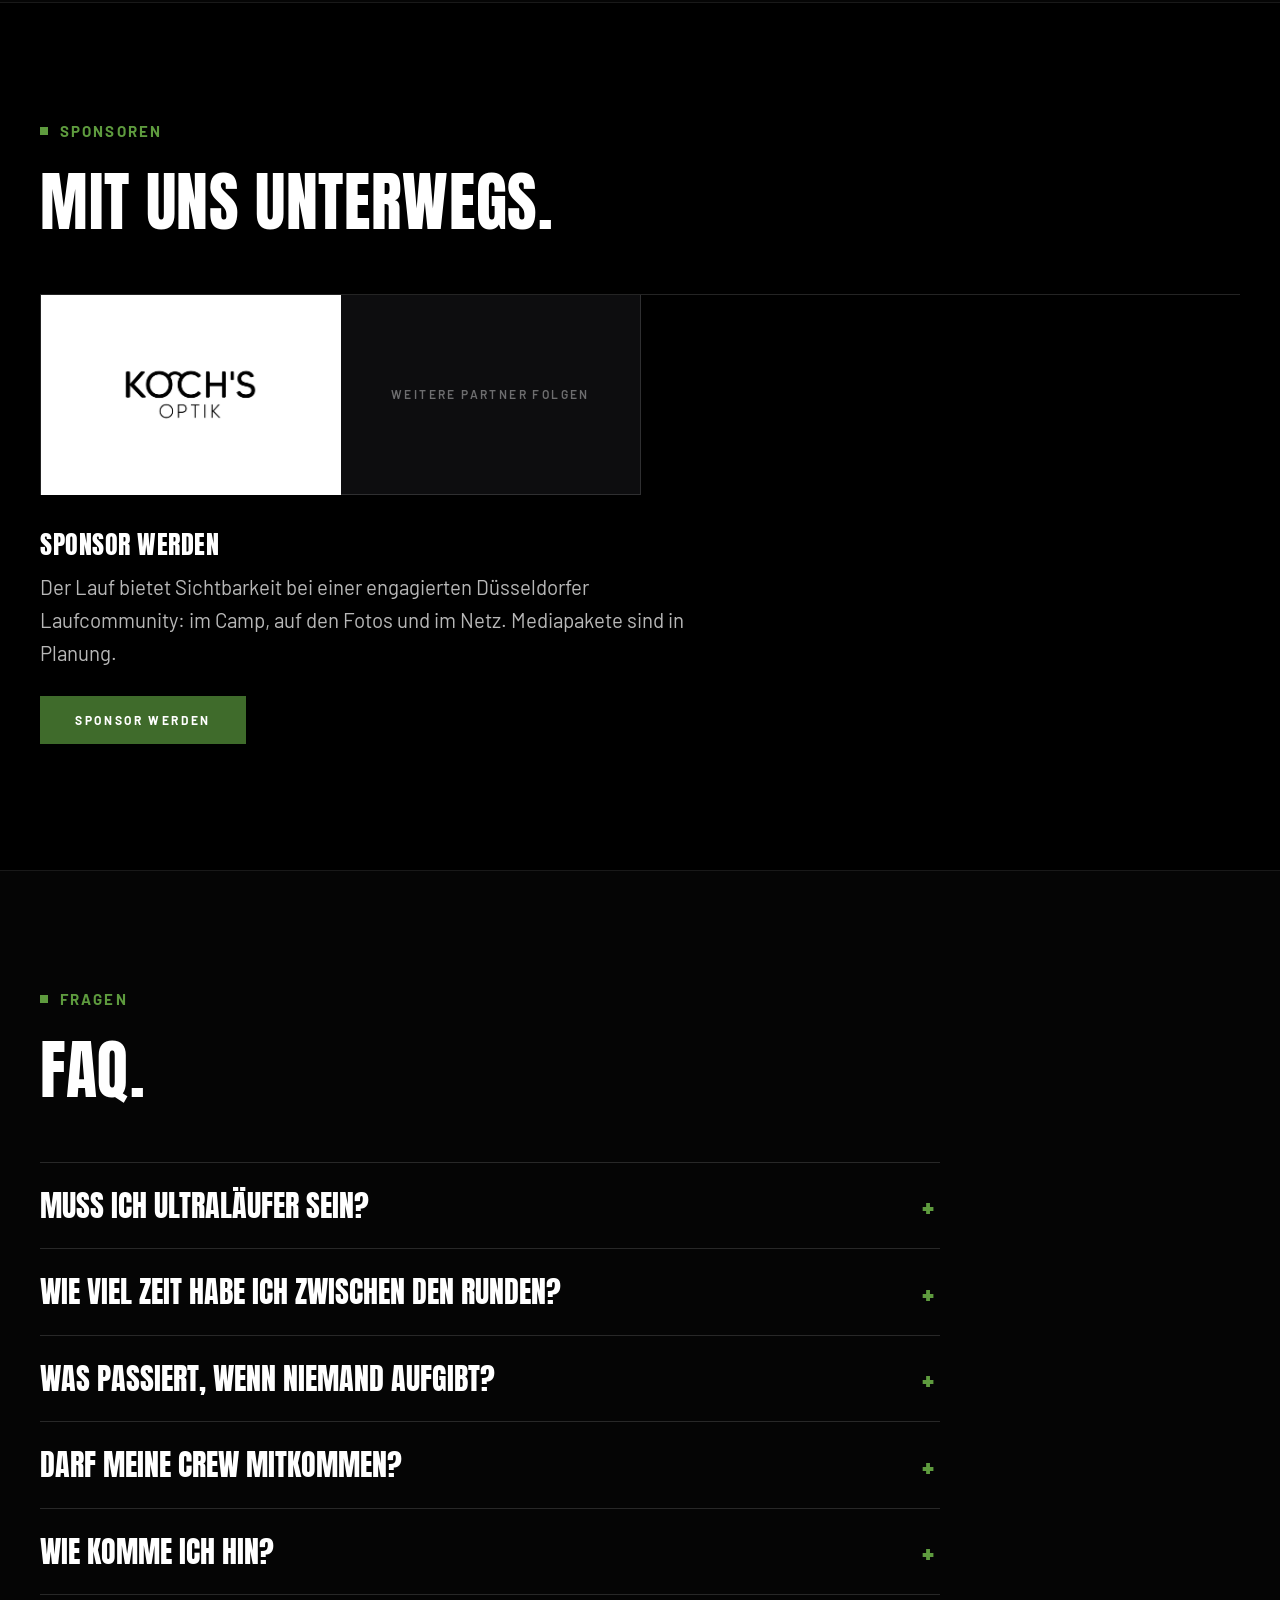
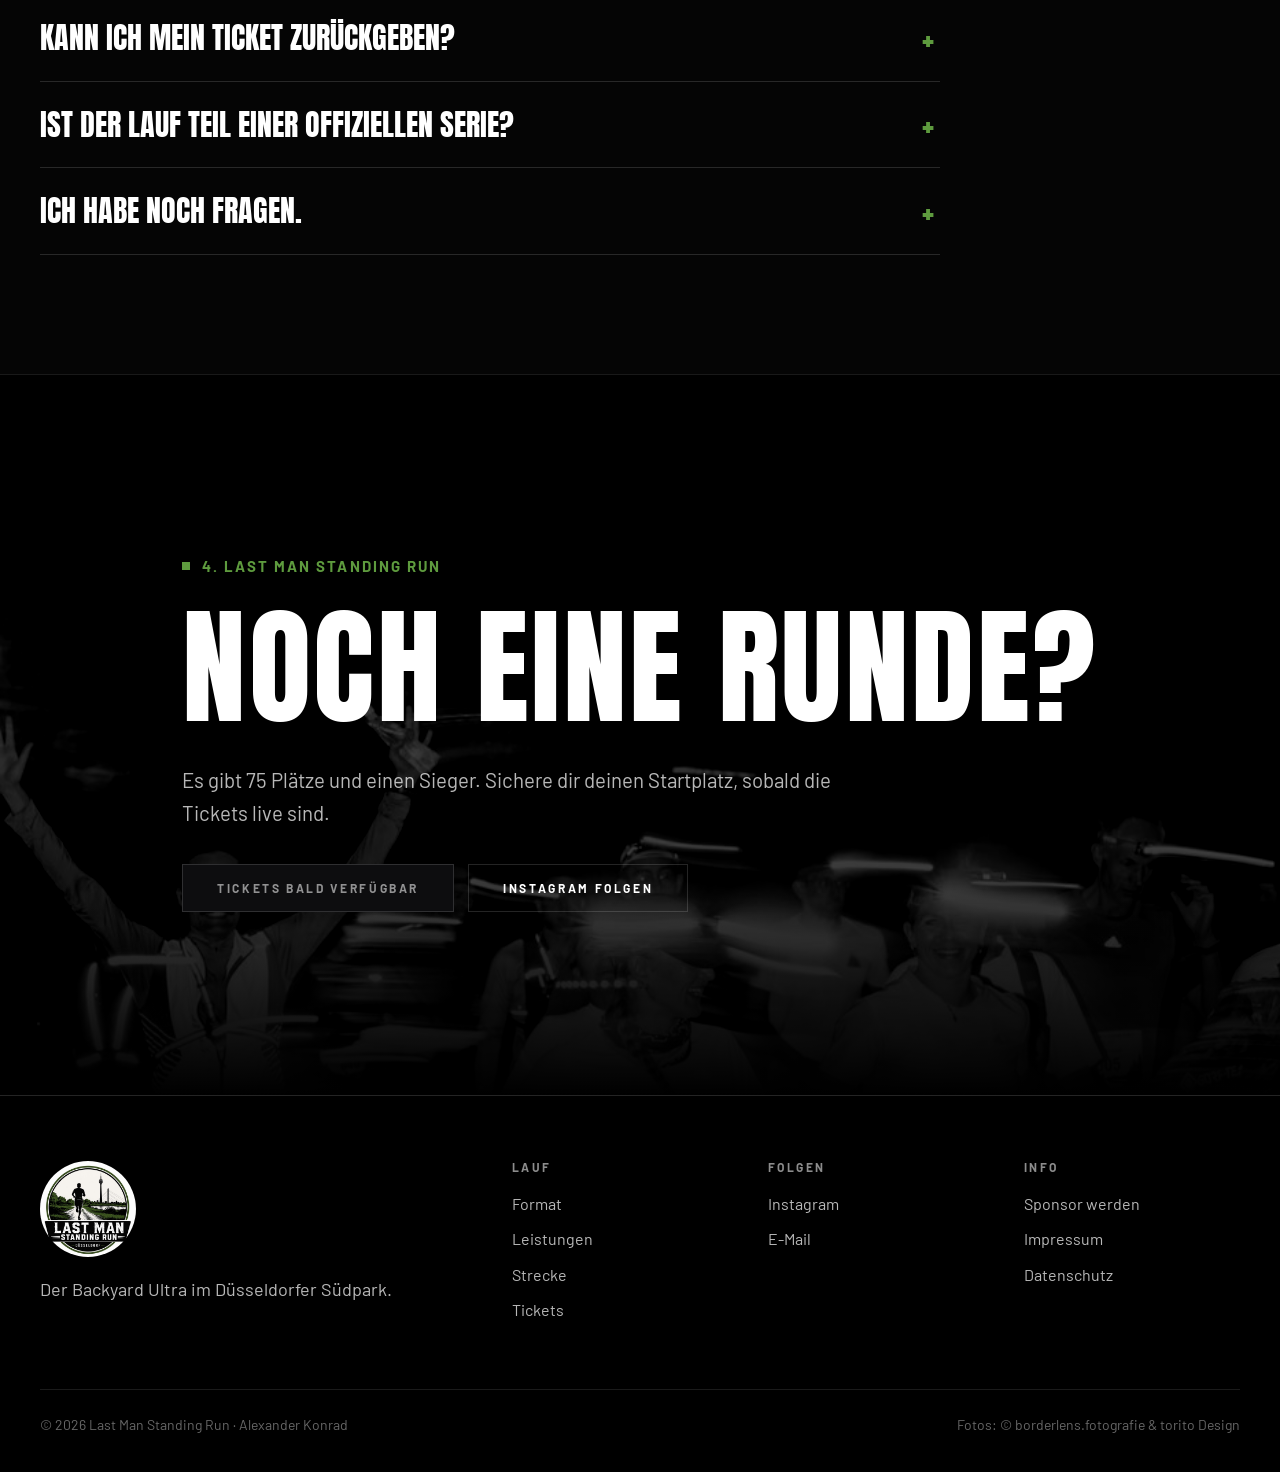
==== commit 3f77b6d5: "Texte Format und Loop of Glory angepasst Co-Authored-By: Claude Sonnet 5.5 <noreply@anthropic.com>" ====
--- a/index.html
+++ b/index.html
@@ -97,14 +97,14 @@
     <div class="sec-head reveal">
       <div class="kicker">Das Format</div>
       <h2>Nicht der Erste sein. Der Letzte.</h2>
-      <p class="lead">Du läufst jede volle Stunde eine 6-km-Runde. Was du an Zeit übrig hast, gehört dir: essen, trinken, Füße hochlegen. Pünktlich zur vollen Stunde steht die nächste Runde an.</p>
+      <p class="lead">Du läufst jede volle Stunde eine 6-km-Runde. Was du an Zeit übrig hast, gehört dir: essen, trinken, Füße hochlegen. Pünktlich zur vollen Stunde steht die nächste Runde an. Bis nur noch eine Person übrig ist.</p>
     </div>
     <div class="format-grid">
       <ol class="steps reveal">
         <li><div><h3>Start zur vollen Stunde</h3><p>Um 10:00 Uhr geht die erste Runde los, danach jede Stunde. Check-in ist ab 07:30 Uhr.</p></div></li>
         <li><div><h3>Zurück in unter 60 Minuten</h3><p>Du musst die Runde schaffen und zur vollen Stunde wieder an der Startlinie stehen.</p></div></li>
         <li><div><h3>Weiter, bis nur einer übrig ist</h3><p>Du scheidest aus, wenn du eine Runde nicht rechtzeitig beendest, nicht pünktlich wieder startest oder freiwillig aufhörst.</p></div></li>
-        <li><div><h3>Loop of Glory</h3><p>Sind nach Runde 59 noch mehrere im Rennen, entscheidet Runde 60. Wer sie am schnellsten beendet, ist der Last Man Standing 2027, oder die Last Woman.</p></div></li>
+        <li><div><h3>Loop of Glory</h3><p>Sind nach Runde 59 noch mehrere im Rennen, entscheidet Runde 60. Wer sie am schnellsten beendet, ist der oder die Last Man Standing 2027.</p></div></li>
       </ol>
       <div class="reveal">
         <div class="board" id="board" role="img" aria-label="Animation: 45 Punkte laufen im Kreis über die Strecke und scheiden Runde für Runde aus, bis nur noch einer übrig ist">
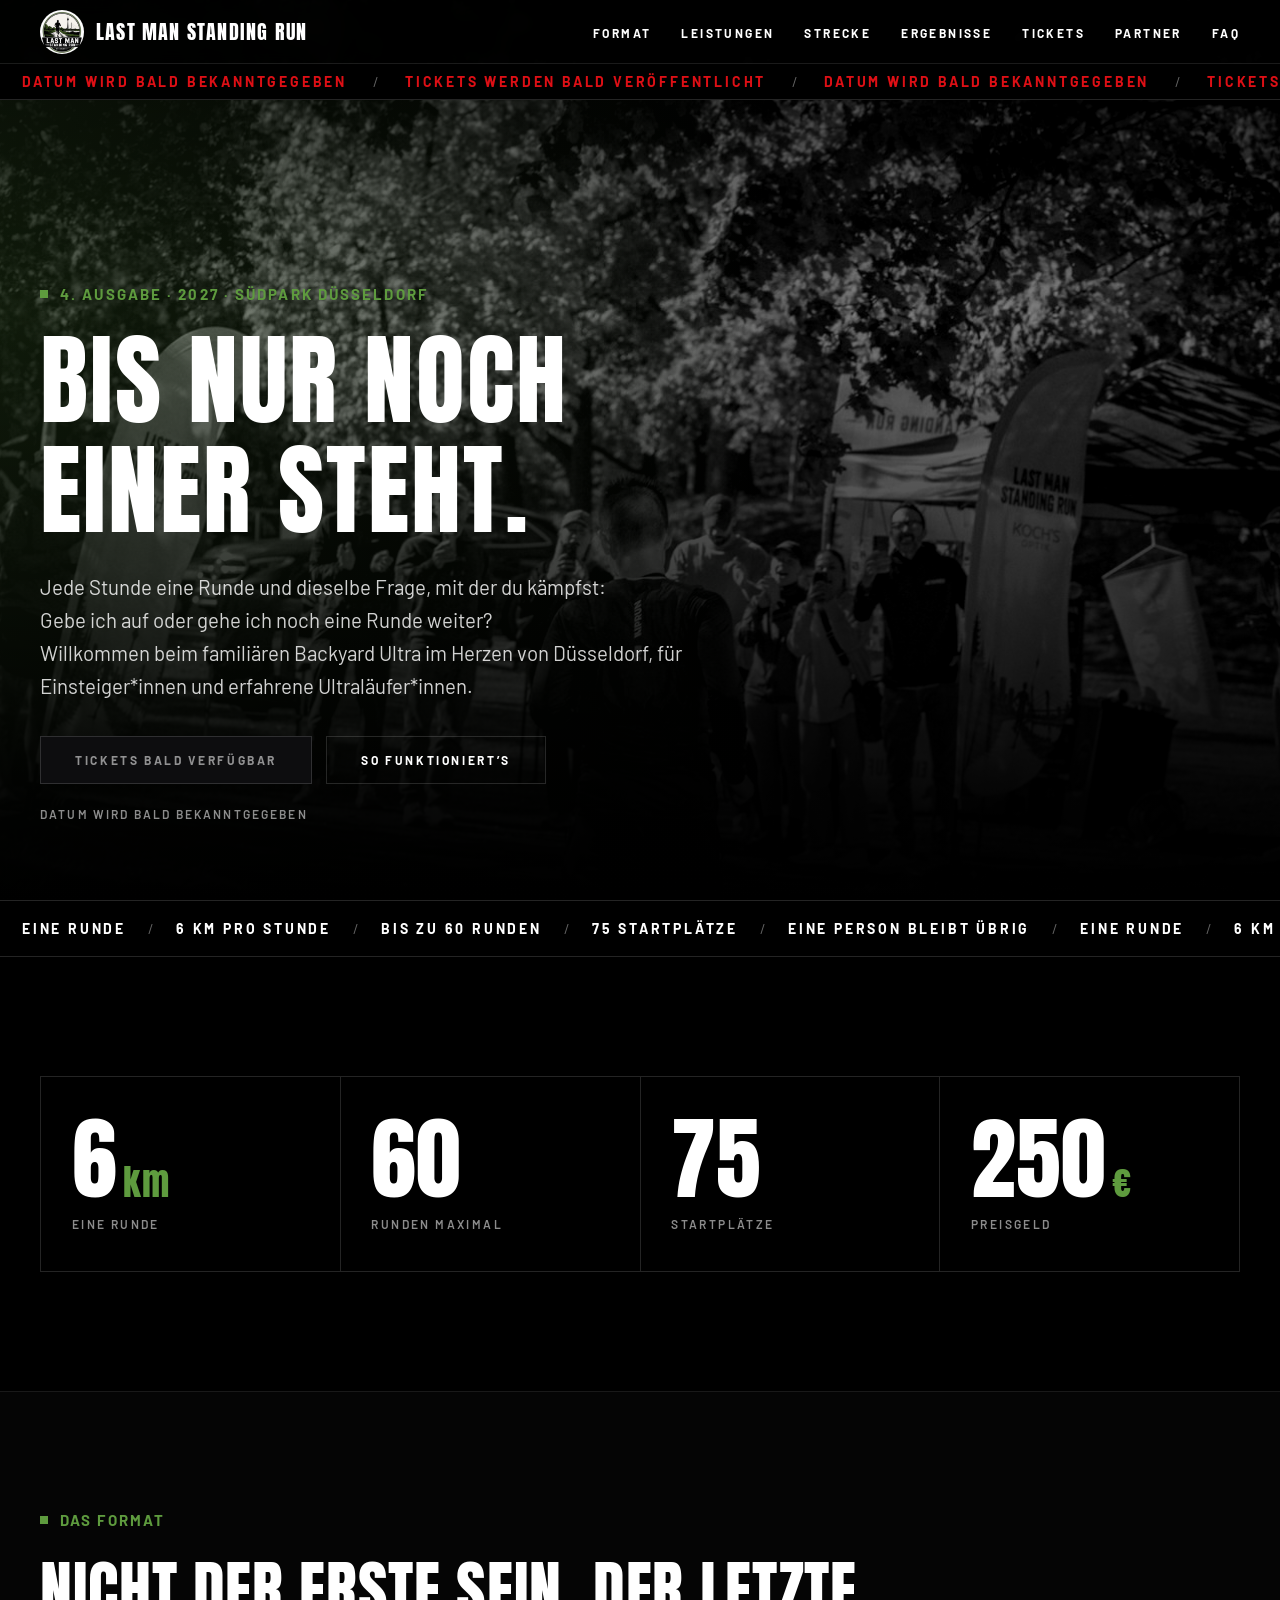
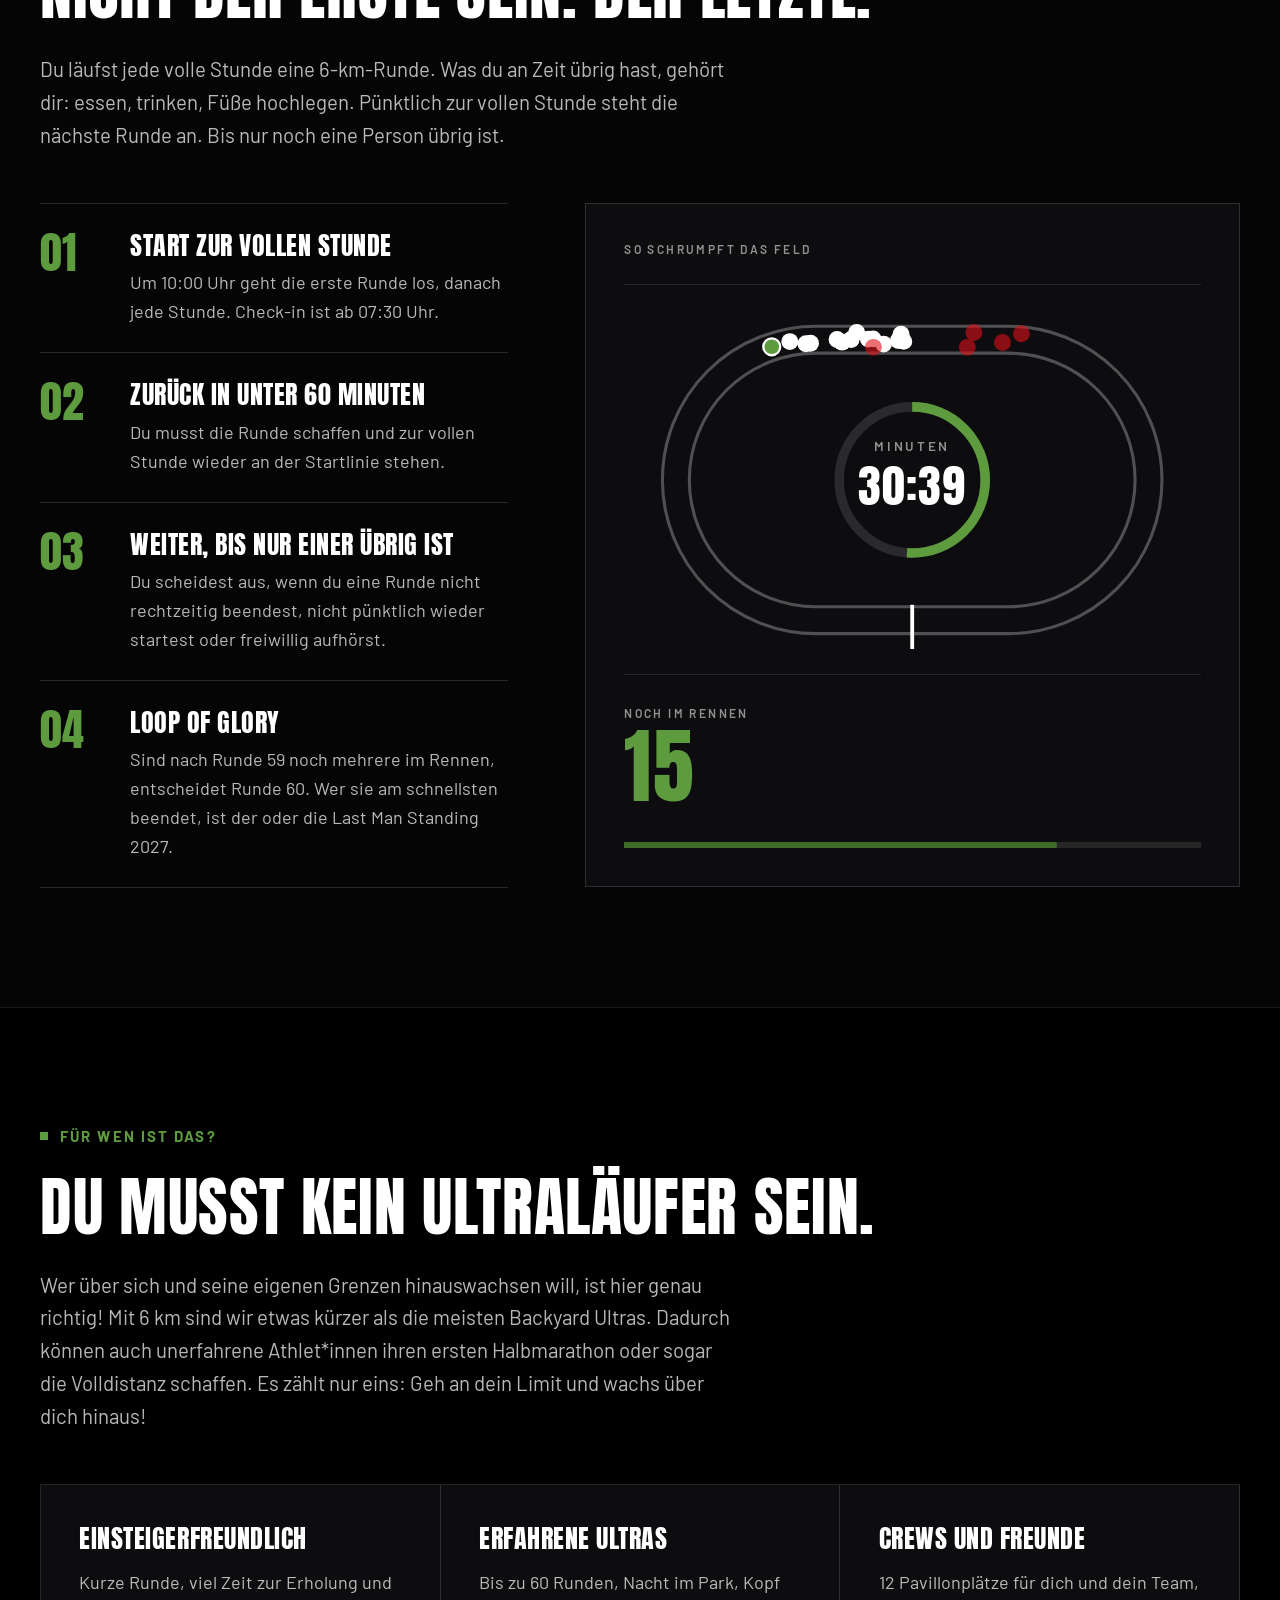
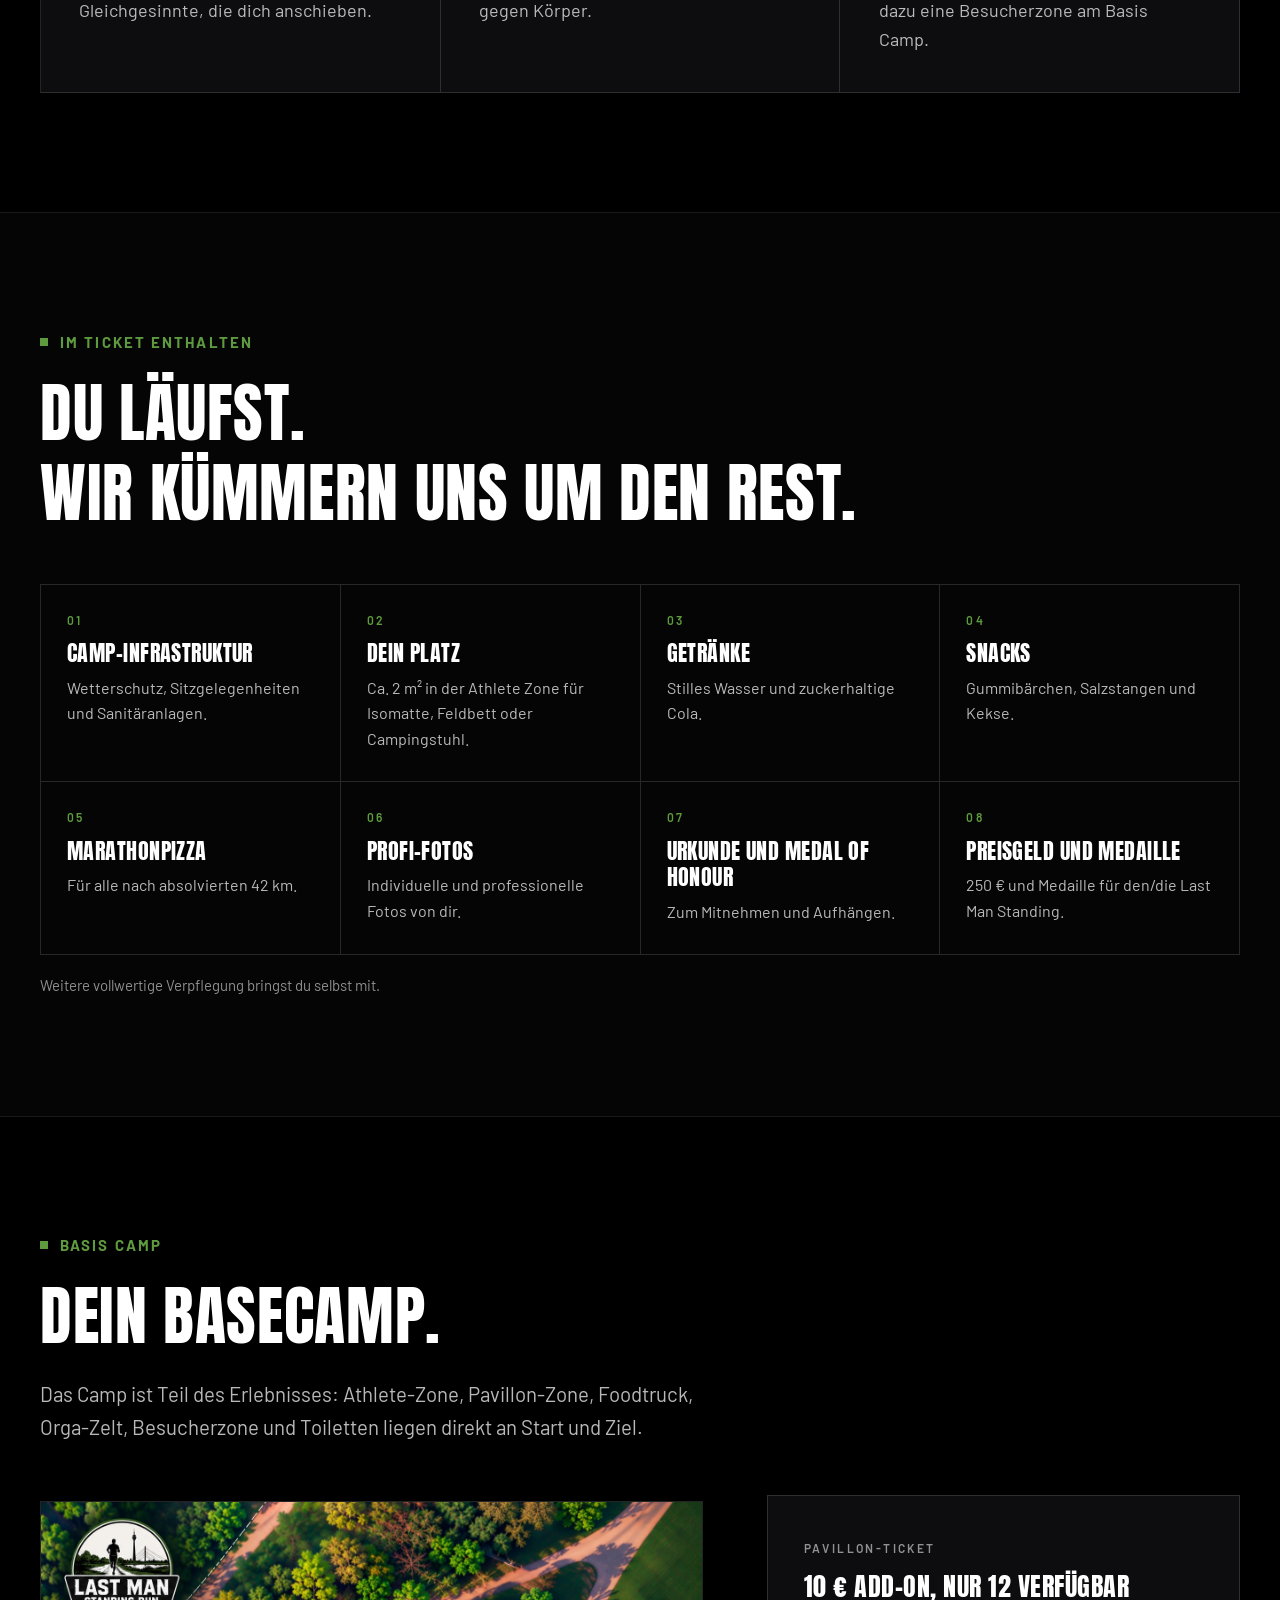
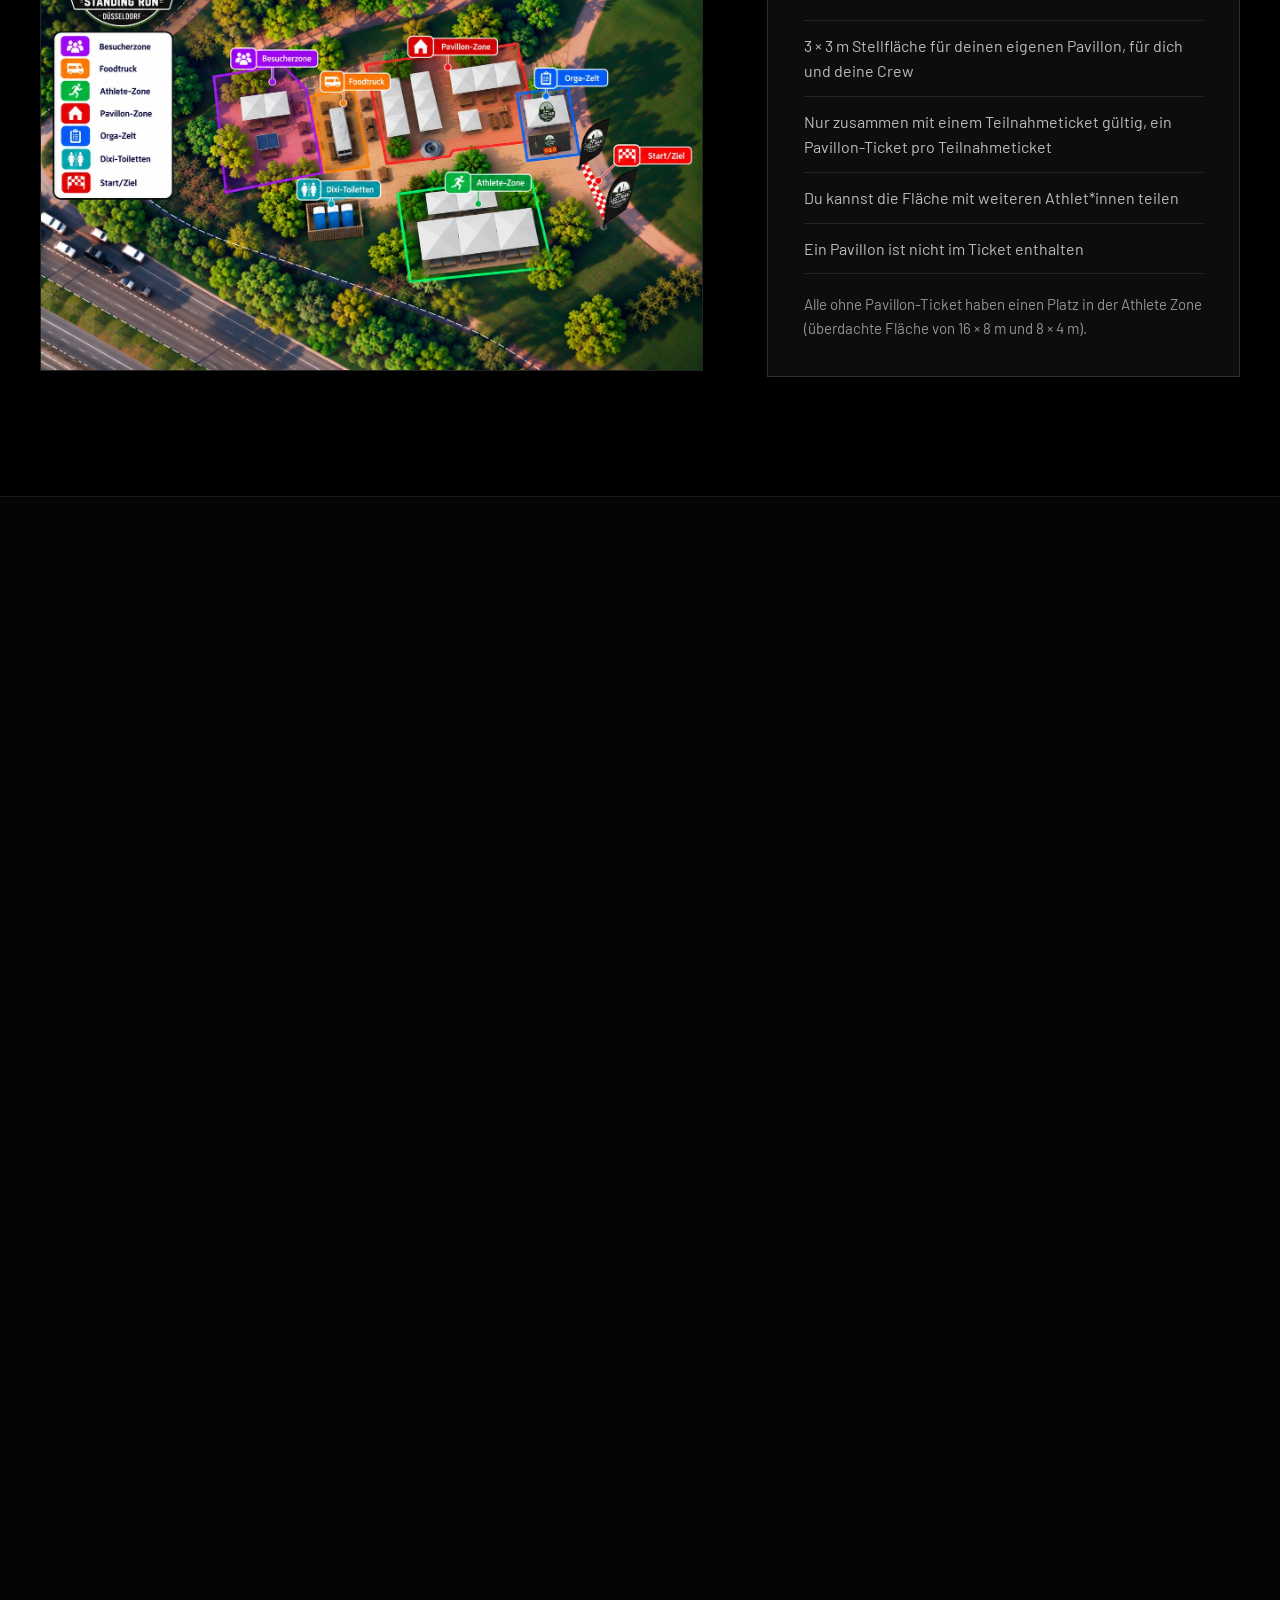
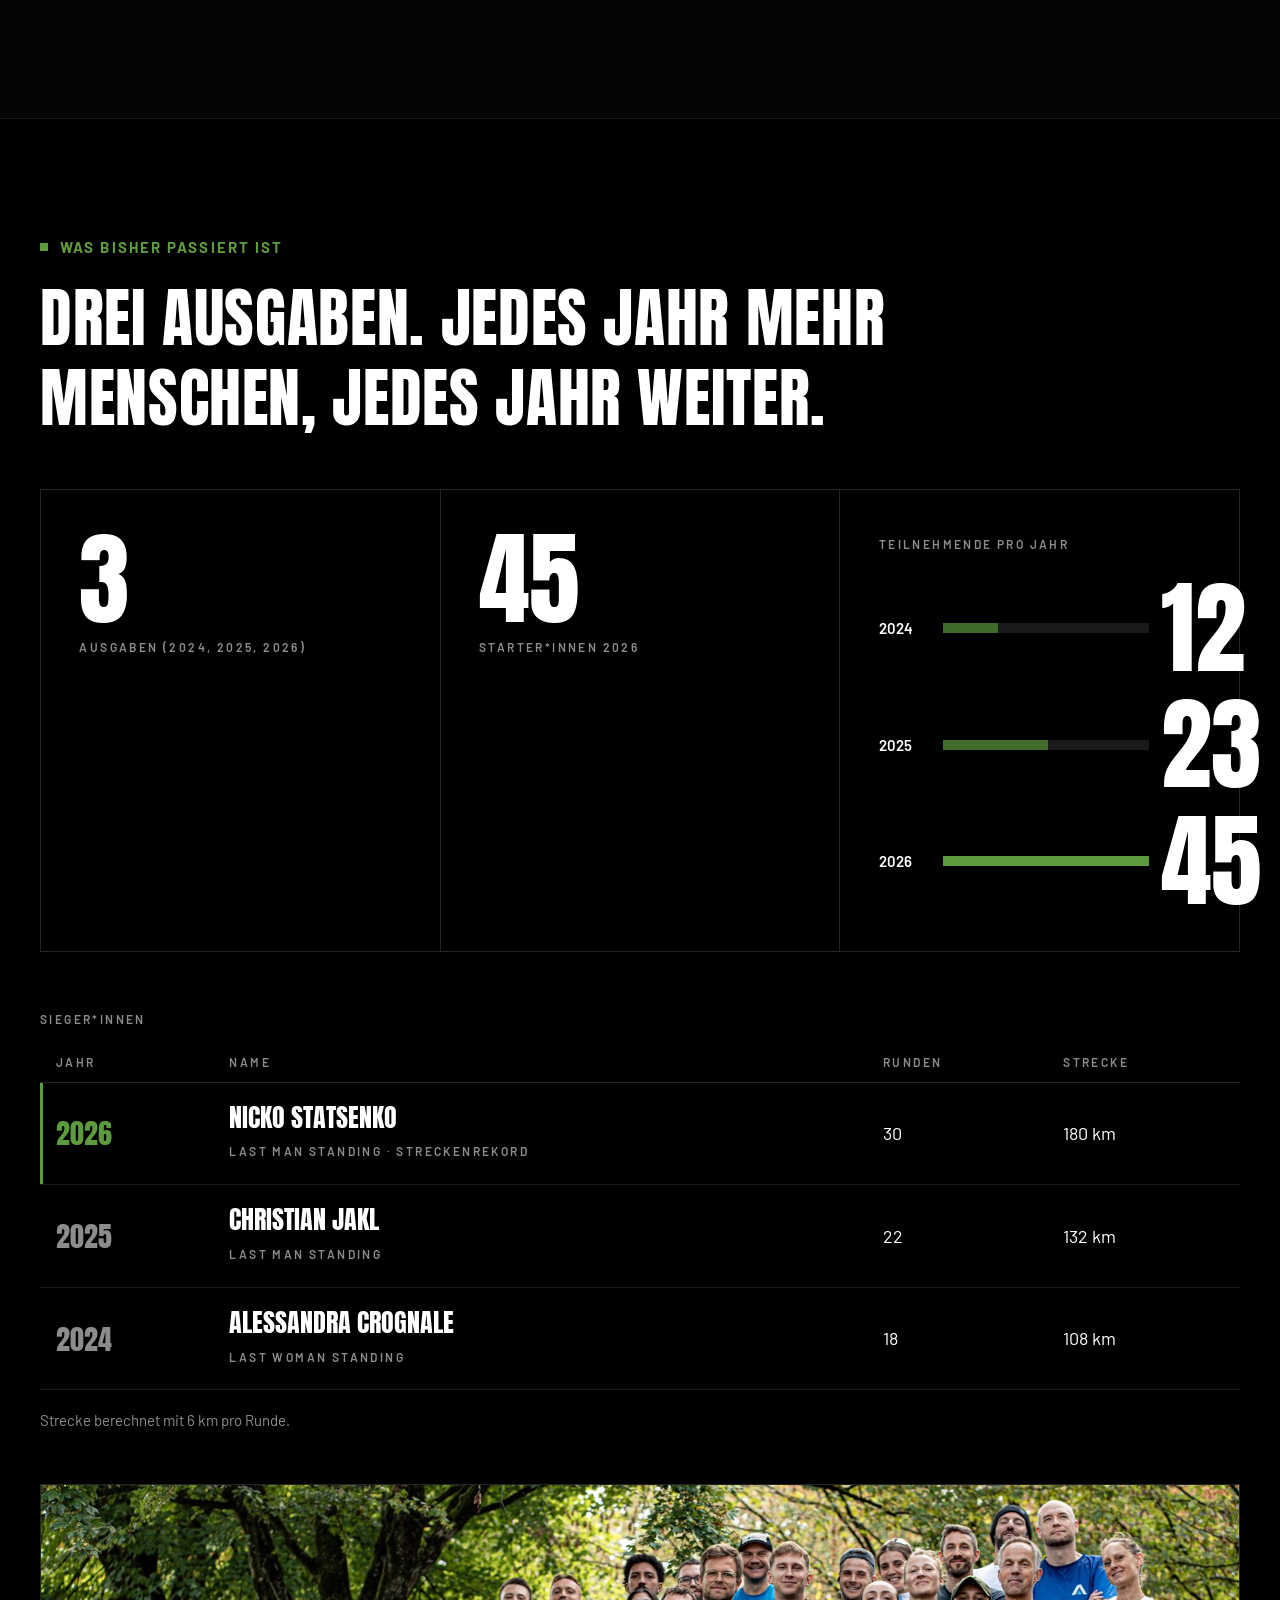
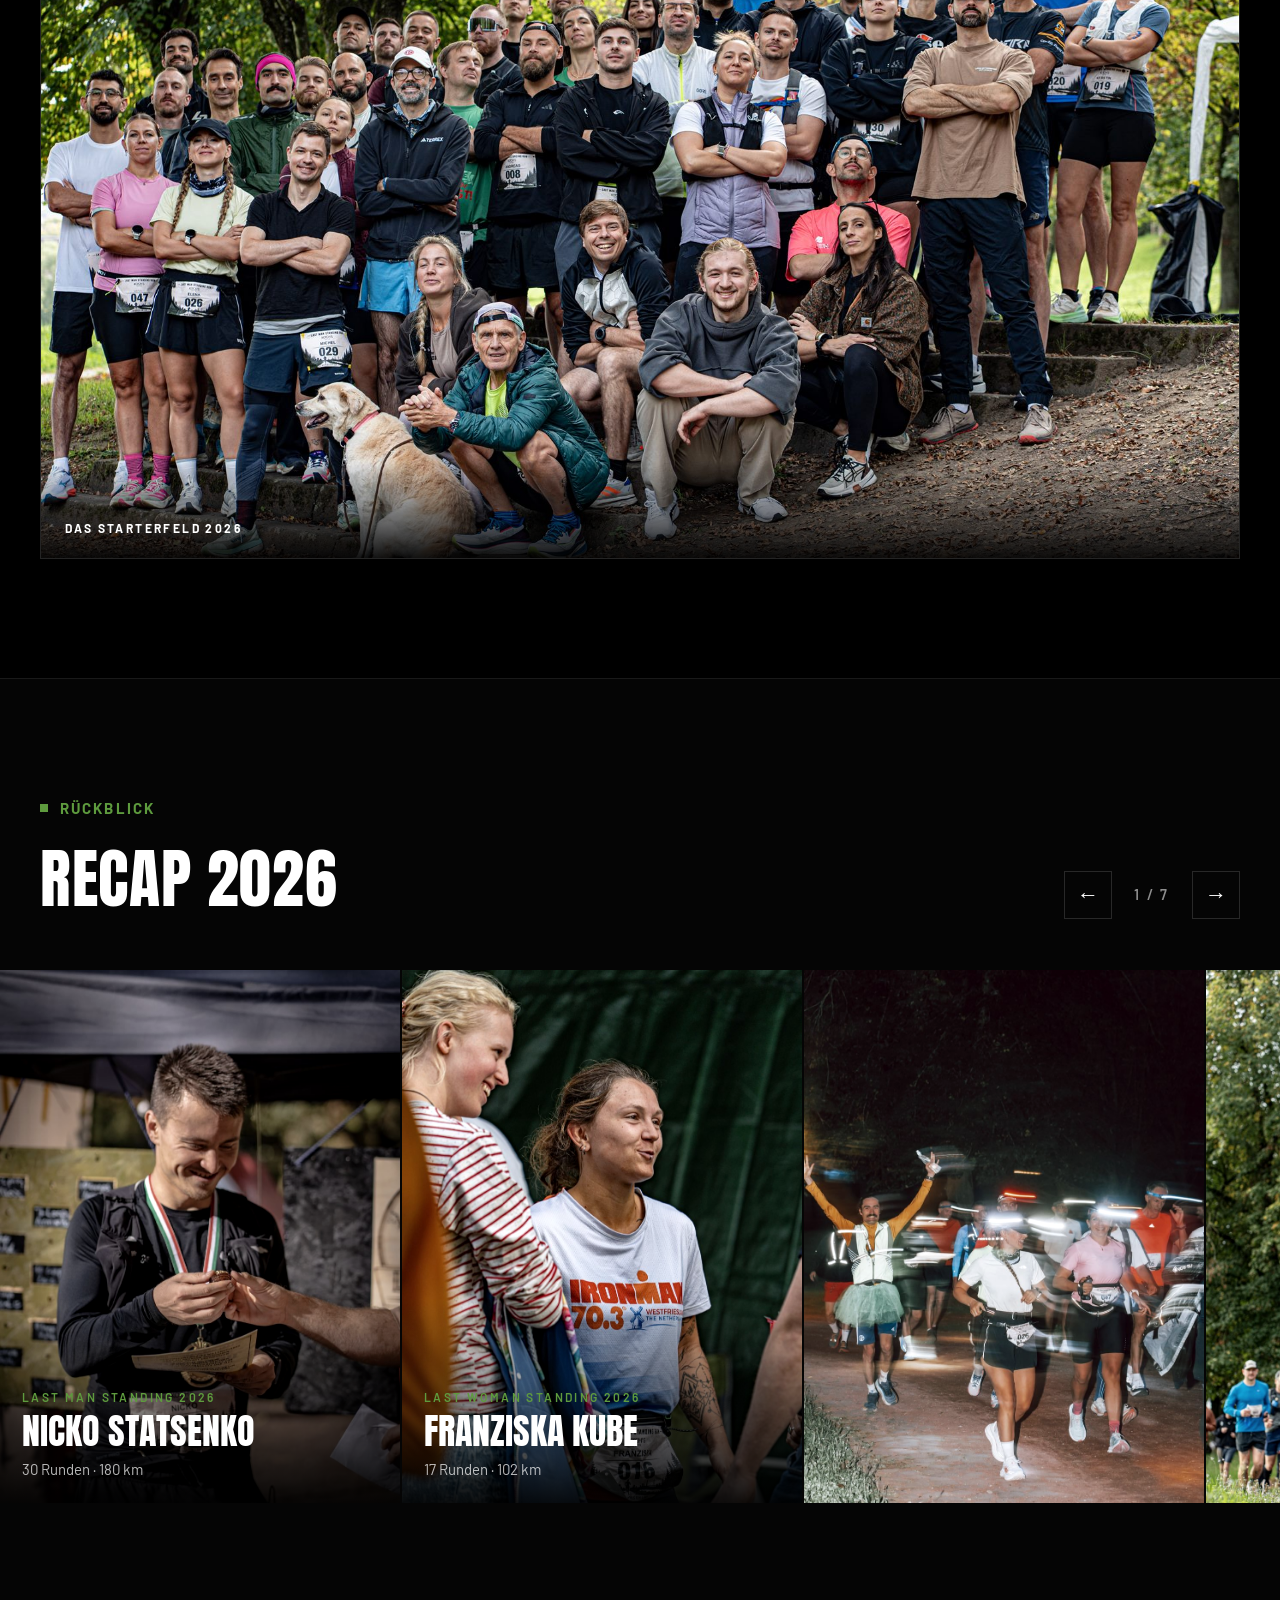
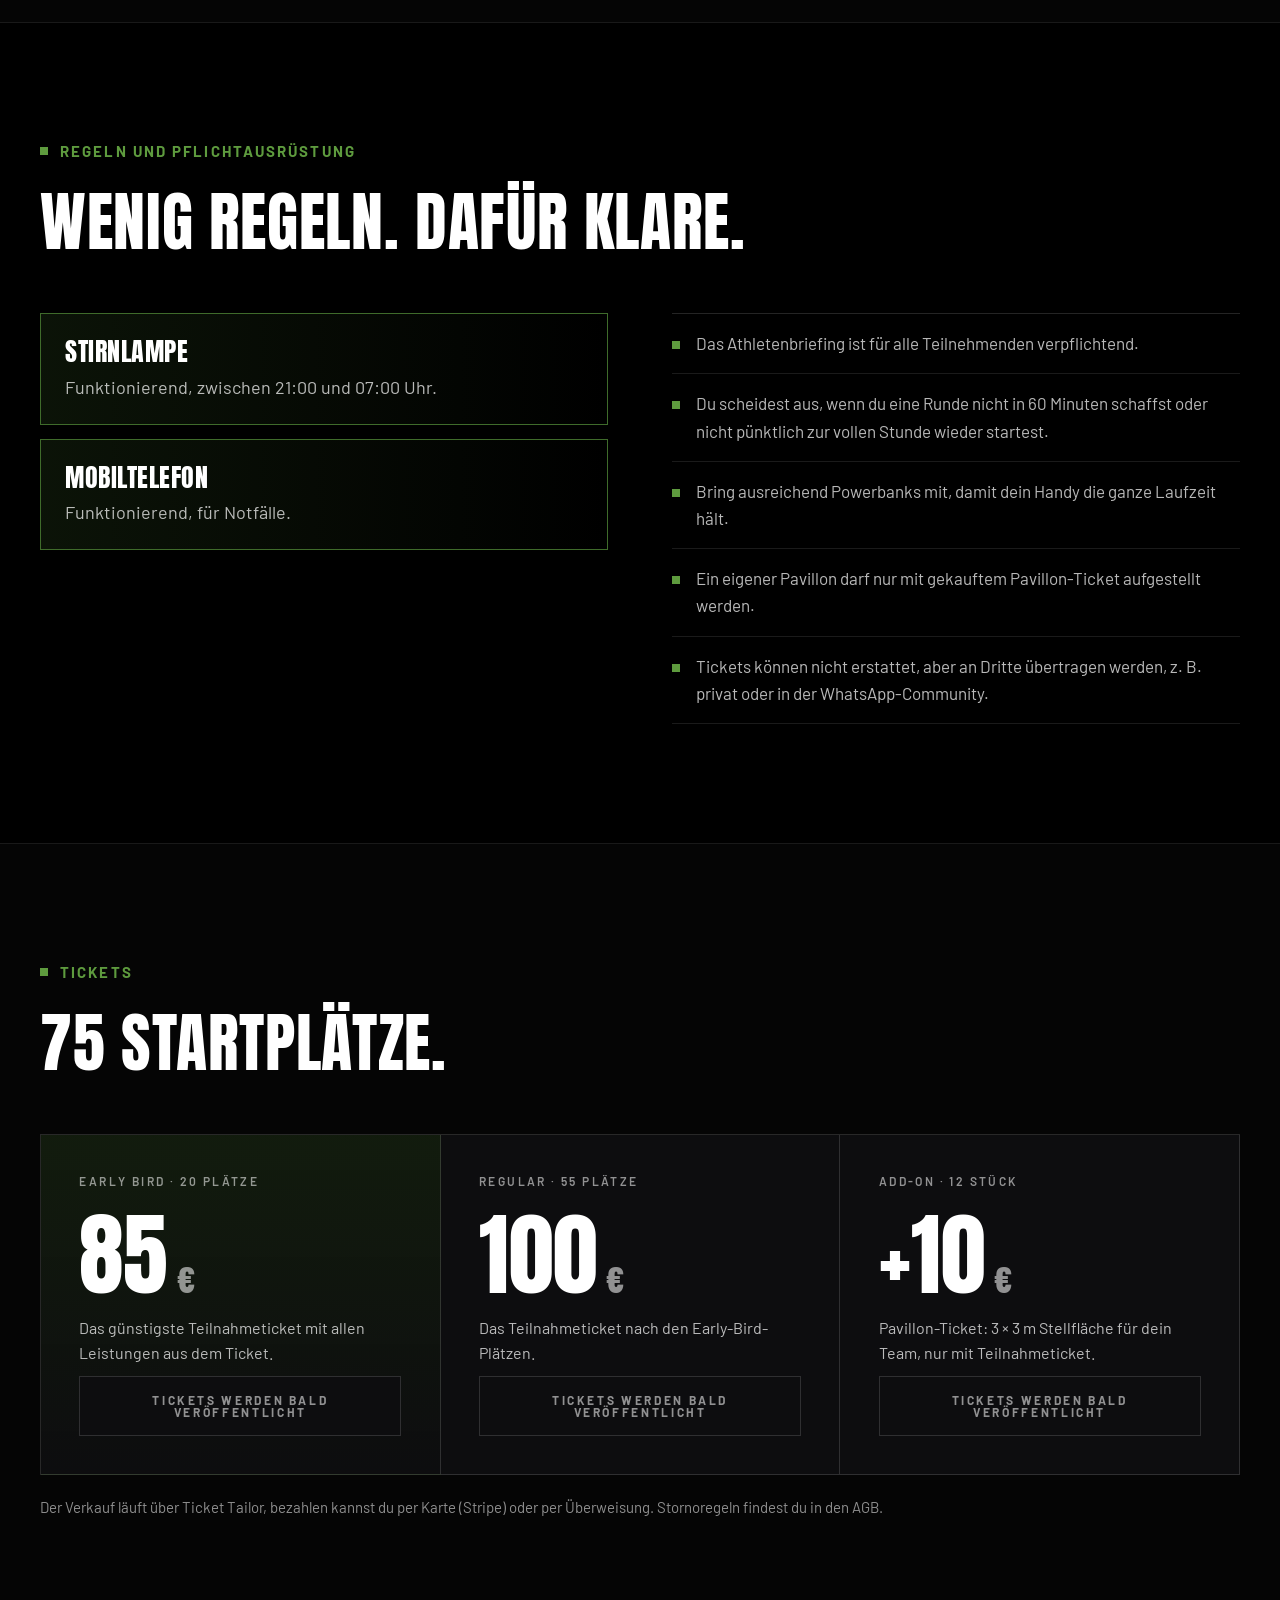
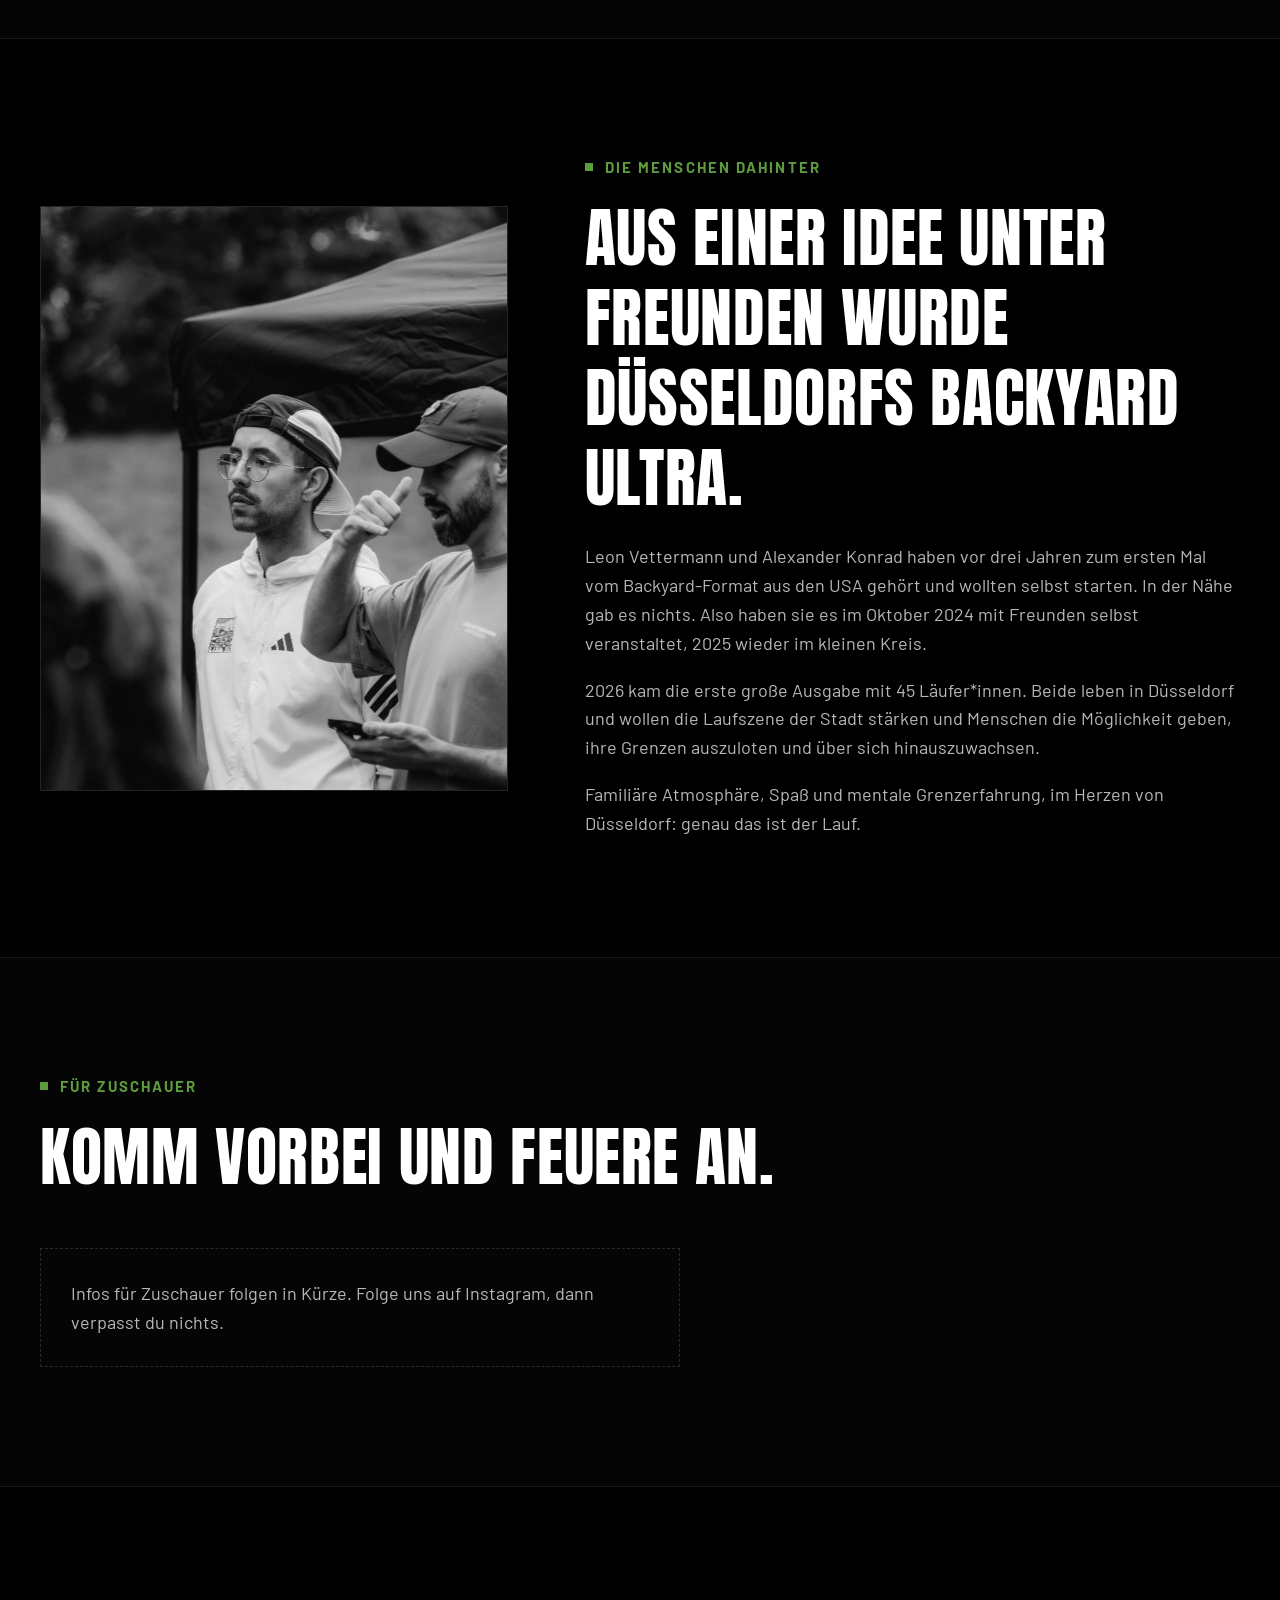
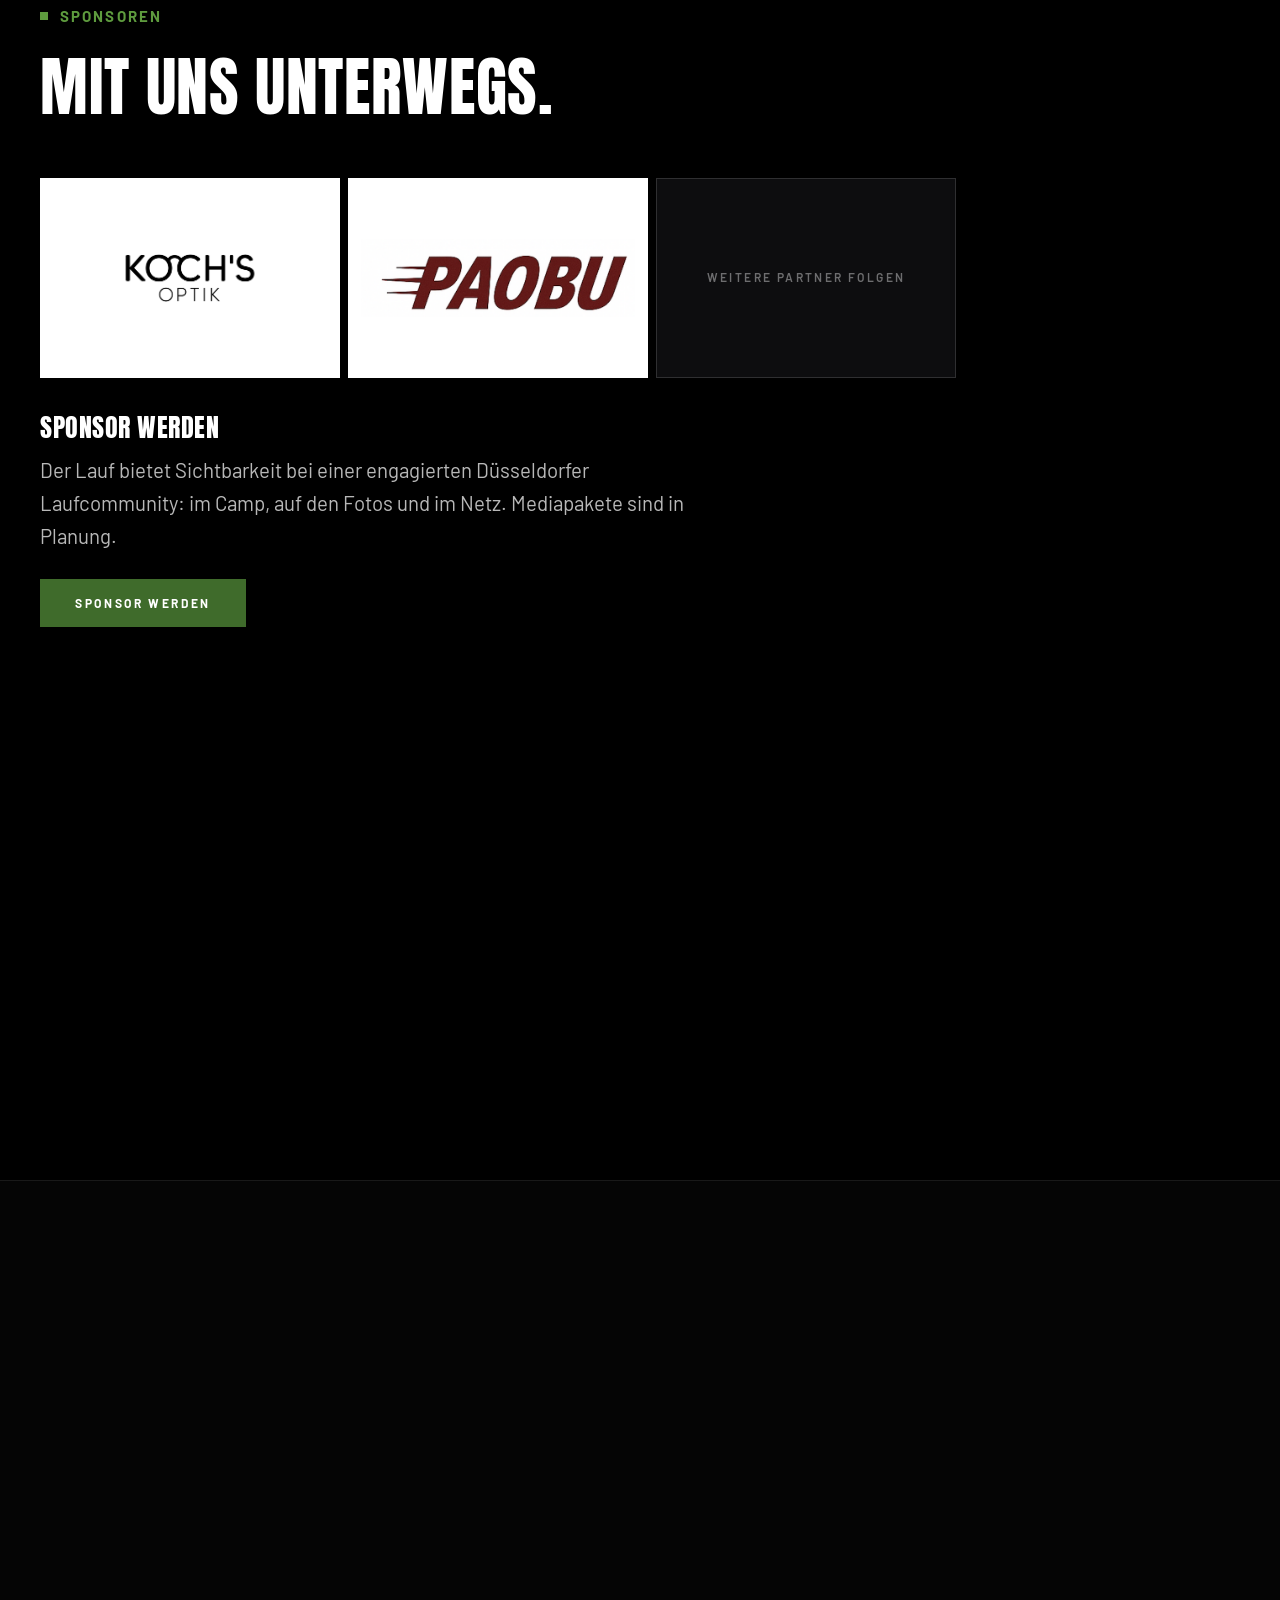
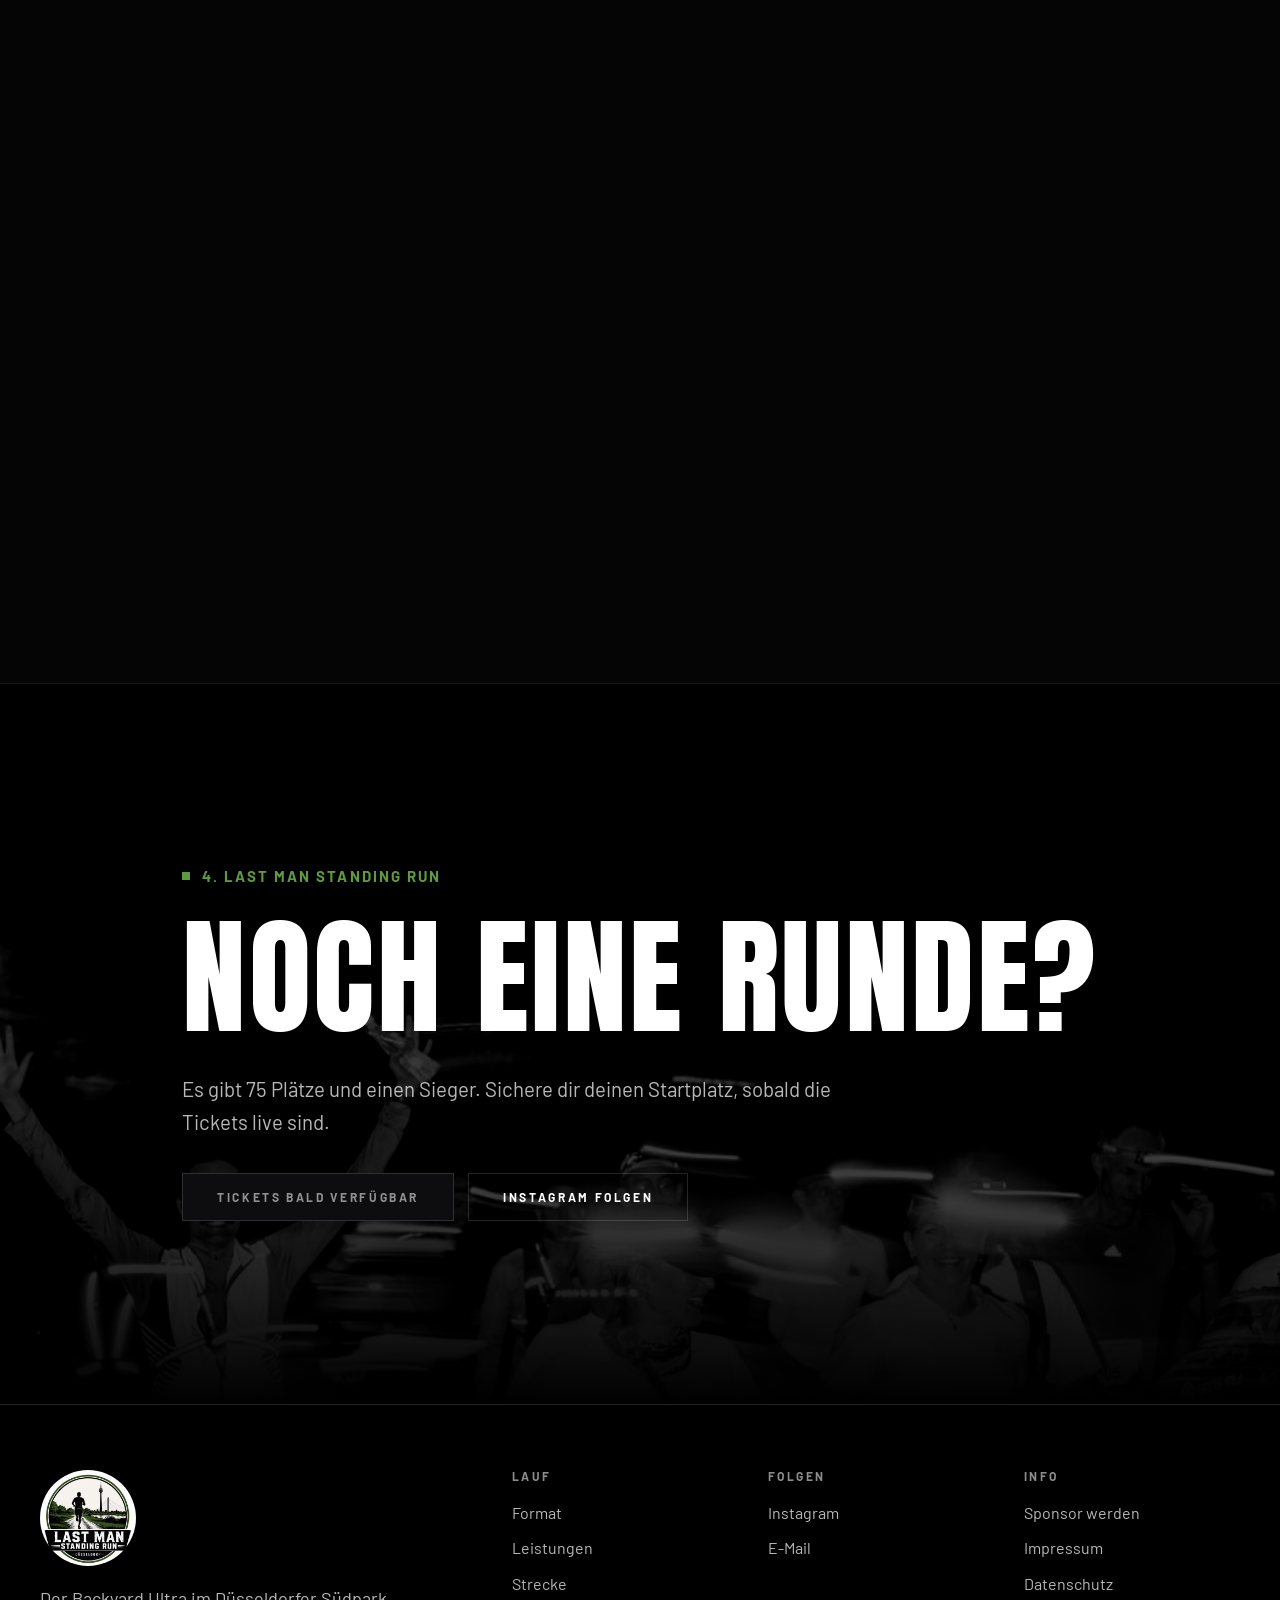
==== commit caec6784: "Presse-Kacheln mit Logos, PAOBU, Partner-Link, Texte angepasst Co-Authored-By: Claude Sonnet 5.5 <no" ====
--- a/index.html
+++ b/index.html
@@ -47,6 +47,7 @@
       <li><a href="#strecke">Strecke</a></li>
       <li><a href="#ergebnisse">Ergebnisse</a></li>
       <li><a href="#tickets">Tickets</a></li>
+      <li><a href="#sponsoren">Partner</a></li>
       <li><a href="#faq">FAQ</a></li>
     </ul>
   </div>
@@ -150,7 +151,7 @@
     <div class="sec-head reveal">
       <div class="kicker">Für wen ist das?</div>
       <h2>Du musst kein Ultraläufer sein.</h2>
-      <p class="lead">6 Kilometer sind für viele ein normaler Lauf. Aber eben nicht nur einmal. Wer zum ersten Mal an die eigene Grenze will, startet hier in einem fairen Umfeld. Wer Ultras kennt, bekommt ein Rennen, das im Kopf entschieden wird.</p>
+      <p class="lead">Wer über sich und seine eigenen Grenzen hinauswachsen will, ist hier genau richtig! Mit 6 km sind wir etwas kürzer als die meisten Backyard Ultras. Dadurch können auch unerfahrene Athlet*innen ihren ersten Halbmarathon oder sogar die Volldistanz schaffen. Es zählt nur eins: Geh an dein Limit und wachs über dich hinaus!</p>
     </div>
     <div class="cols3 reveal">
       <div><h3>Einsteigerfreundlich</h3><p>Kurze Runde, viel Zeit zur Erholung und Gleichgesinnte, die dich anschieben.</p></div>
@@ -276,11 +277,7 @@
       <img src="assets/img/eindruck-3.jpg" alt="Gruppenfoto der Teilnehmenden 2026 im Südpark" width="1800" height="1200" loading="lazy">
       <figcaption>Das Starterfeld 2026</figcaption>
     </figure>
-    <div class="press reveal">
-      <a href="https://www1.wdr.de/nrw/duesseldorf/last-man-standing-run-duesseldorf-102.html" rel="noopener" target="_blank"><span class="label">WDR</span><span class="t">Bericht über den Last Man Standing Run</span></a>
-      <a href="https://rp-online.de/nrw/staedte/duesseldorf/duesseldorf-last-man-standing-sieger-laeuft-insgesamt-180-kilometer_aid-154945923" rel="noopener" target="_blank"><span class="label">Rheinische Post</span><span class="t">Sieger läuft insgesamt 180 Kilometer</span></a>
-      <a href="https://rp-online.de/nrw/staedte/duesseldorf/freizeit/19-september-duesseldorf-backyard-ultra-im-suedpark-es-gewinnt-wer-zuletzt-noch-steht_aid-152280159" rel="noopener" target="_blank"><span class="label">Rheinische Post</span><span class="t">Es gewinnt, wer zuletzt noch steht</span></a>
-    </div>
+
   </div>
 </section>
 
@@ -387,11 +384,17 @@
     </div>
     <div class="sponsor-row reveal">
       <div class="sponsor"><img src="assets/img/kochs-optik.png" alt="Koch’s Optik" width="300" height="300" loading="lazy"></div>
+      <div class="sponsor"><img src="assets/img/paobu.png" alt="PAOBU" width="670" height="190" loading="lazy"></div>
       <div class="sponsor empty">Weitere Partner folgen</div>
     </div>
     <h3 style="margin-bottom:12px" class="reveal">Sponsor werden</h3>
     <p class="lead reveal" style="margin-bottom:26px">Der Lauf bietet Sichtbarkeit bei einer engagierten Düsseldorfer Laufcommunity: im Camp, auf den Fotos und im Netz. Mediapakete sind in Planung.</p>
     <a class="btn reveal" href="mailto:lastmanstandingrun@gmail.com?subject=Sponsoring%20Last%20Man%20Standing%20Run">Sponsor werden</a>
+    <div class="press reveal">
+      <a class="press-img press-wdr" href="https://www1.wdr.de/nrw/duesseldorf/last-man-standing-run-duesseldorf-102.html" rel="noopener" target="_blank"><span class="thumb"><img src="assets/img/wdr-bericht.webp" alt="Läuferinnen und Läufer beim Last Man Standing Run im Südpark, Foto aus dem WDR-Bericht" width="920" height="740" loading="lazy"></span><span class="logo"><img src="assets/img/wdr-logo.svg" alt="WDR" height="22" loading="lazy"></span><span class="t">Bericht über den Last Man Standing Run</span></a>
+      <a class="press-img press-rp" href="https://rp-online.de/nrw/staedte/duesseldorf/duesseldorf-last-man-standing-sieger-laeuft-insgesamt-180-kilometer_aid-154945923" rel="noopener" target="_blank"><span class="thumb"><img src="assets/img/rp-bericht.webp" alt="Läufer beim Start in die zweite Runde, Foto aus dem Bericht der Rheinischen Post" width="689" height="726" loading="lazy"></span><span class="logo"><img src="assets/img/rp-logo.svg" alt="Rheinische Post" height="22" loading="lazy"></span><span class="t">Sieger läuft insgesamt 180 Kilometer</span></a>
+      <a class="press-img press-rp2" href="https://rp-online.de/nrw/staedte/duesseldorf/freizeit/19-september-duesseldorf-backyard-ultra-im-suedpark-es-gewinnt-wer-zuletzt-noch-steht_aid-152280159" rel="noopener" target="_blank"><span class="thumb"><img src="assets/img/rp-bericht-2.jpg" alt="Alexander Konrad und Leon Vettermann im Südpark, Foto aus dem Bericht der Rheinischen Post" width="631" height="354" loading="lazy"></span><span class="logo"><img src="assets/img/rp-logo.svg" alt="Rheinische Post" height="22" loading="lazy"></span><span class="t">Es gewinnt, wer zuletzt noch steht</span></a>
+    </div>
   </div>
 </section>
 
--- a/css/style.css
+++ b/css/style.css
@@ -50,7 +50,7 @@
 .nav .wrap{height:100%;display:flex;align-items:center;justify-content:space-between;gap:24px}
 .brand{display:flex;align-items:center;gap:12px;text-decoration:none}
 .brand img{width:44px;height:44px;border-radius:50%}
-.brand span{font:400 20px/1 var(--display);letter-spacing:.06em;text-transform:uppercase}
+.brand span{font:400 20px/1 var(--display);letter-spacing:.06em;text-transform:uppercase;white-space:nowrap}
 .nav ul{display:flex;gap:30px}
 .nav ul a{font:700 12px/1 var(--body);letter-spacing:.2em;text-transform:uppercase;text-decoration:none;padding:8px 0;border-bottom:1px solid transparent;transition:border-color .2s}
 .nav ul a:hover{border-color:var(--accent)}
@@ -196,6 +196,15 @@
 .press{margin-top:var(--head-gap);display:grid;grid-template-columns:repeat(3,1fr);border-top:1px solid var(--line);border-left:1px solid var(--line)}
 .press a{padding:26px;border-right:1px solid var(--line);border-bottom:1px solid var(--line);text-decoration:none;display:block;transition:background .2s}
 .press a:hover{background:var(--card-alt)}
+.press-img{padding:0!important;display:flex!important;flex-direction:column}
+.press-img .thumb{display:block;aspect-ratio:16/9;overflow:hidden;border-bottom:1px solid var(--line)}
+.press-img .thumb img{width:106.98%;max-width:none;margin:-1.63% 0 0 -3.49%;transition:transform .5s}
+.press-img:hover .thumb img{transform:scale(1.04)}
+.press-rp .thumb img{width:107.66%;margin:-37.97% 0 0 -2.19%}
+.press-rp2 .thumb img{width:100%;height:100%;object-fit:cover;margin:0}
+.press-img .logo{display:inline-flex;align-self:flex-start;background:#fff;padding:8px 12px;margin:20px 26px 14px}
+.press-img .logo img{height:22px;width:auto}
+.press-img .t{padding:0 26px 26px}
 .press .label{color:var(--accent);display:block;margin-bottom:10px}
 .press span.t{font:400 22px/1.15 var(--display);text-transform:uppercase;display:block;color:#fff}
 
@@ -241,8 +250,8 @@
 
 /* Zuschauer / Sponsoren */
 .notice{border:1px dashed var(--line);padding:30px;color:var(--muted);max-width:640px}
-.sponsor-row{display:flex;flex-wrap:wrap;gap:0;border-top:1px solid var(--line);border-left:1px solid var(--line);margin-bottom:34px}
-.sponsor{width:min(100%,300px);aspect-ratio:3/2;display:flex;align-items:center;justify-content:center;border-right:1px solid var(--line);border-bottom:1px solid var(--line);background:#fff;padding:12px}
+.sponsor-row{display:flex;flex-wrap:wrap;gap:8px;margin-bottom:34px}
+.sponsor{width:min(100%,300px);aspect-ratio:3/2;display:flex;align-items:center;justify-content:center;border:1px solid var(--line);background:#fff;padding:12px}
 .sponsor img{max-height:100%;object-fit:contain}
 .sponsor.empty{background:var(--card);color:var(--faint);font:600 12px/1.4 var(--body);letter-spacing:.2em;text-transform:uppercase;text-align:center}
 
@@ -287,6 +296,11 @@
 .reveal.in{opacity:1;transform:none}
 
 /* Responsiv */
+@media(max-width:1180px){
+  .nav ul{gap:18px}
+  .nav ul a{letter-spacing:.14em}
+  .brand span{font-size:17px}
+}
 @media(max-width:1080px){
   .perk-grid{grid-template-columns:repeat(2,1fr)}
   .foot-grid{grid-template-columns:1fr 1fr}
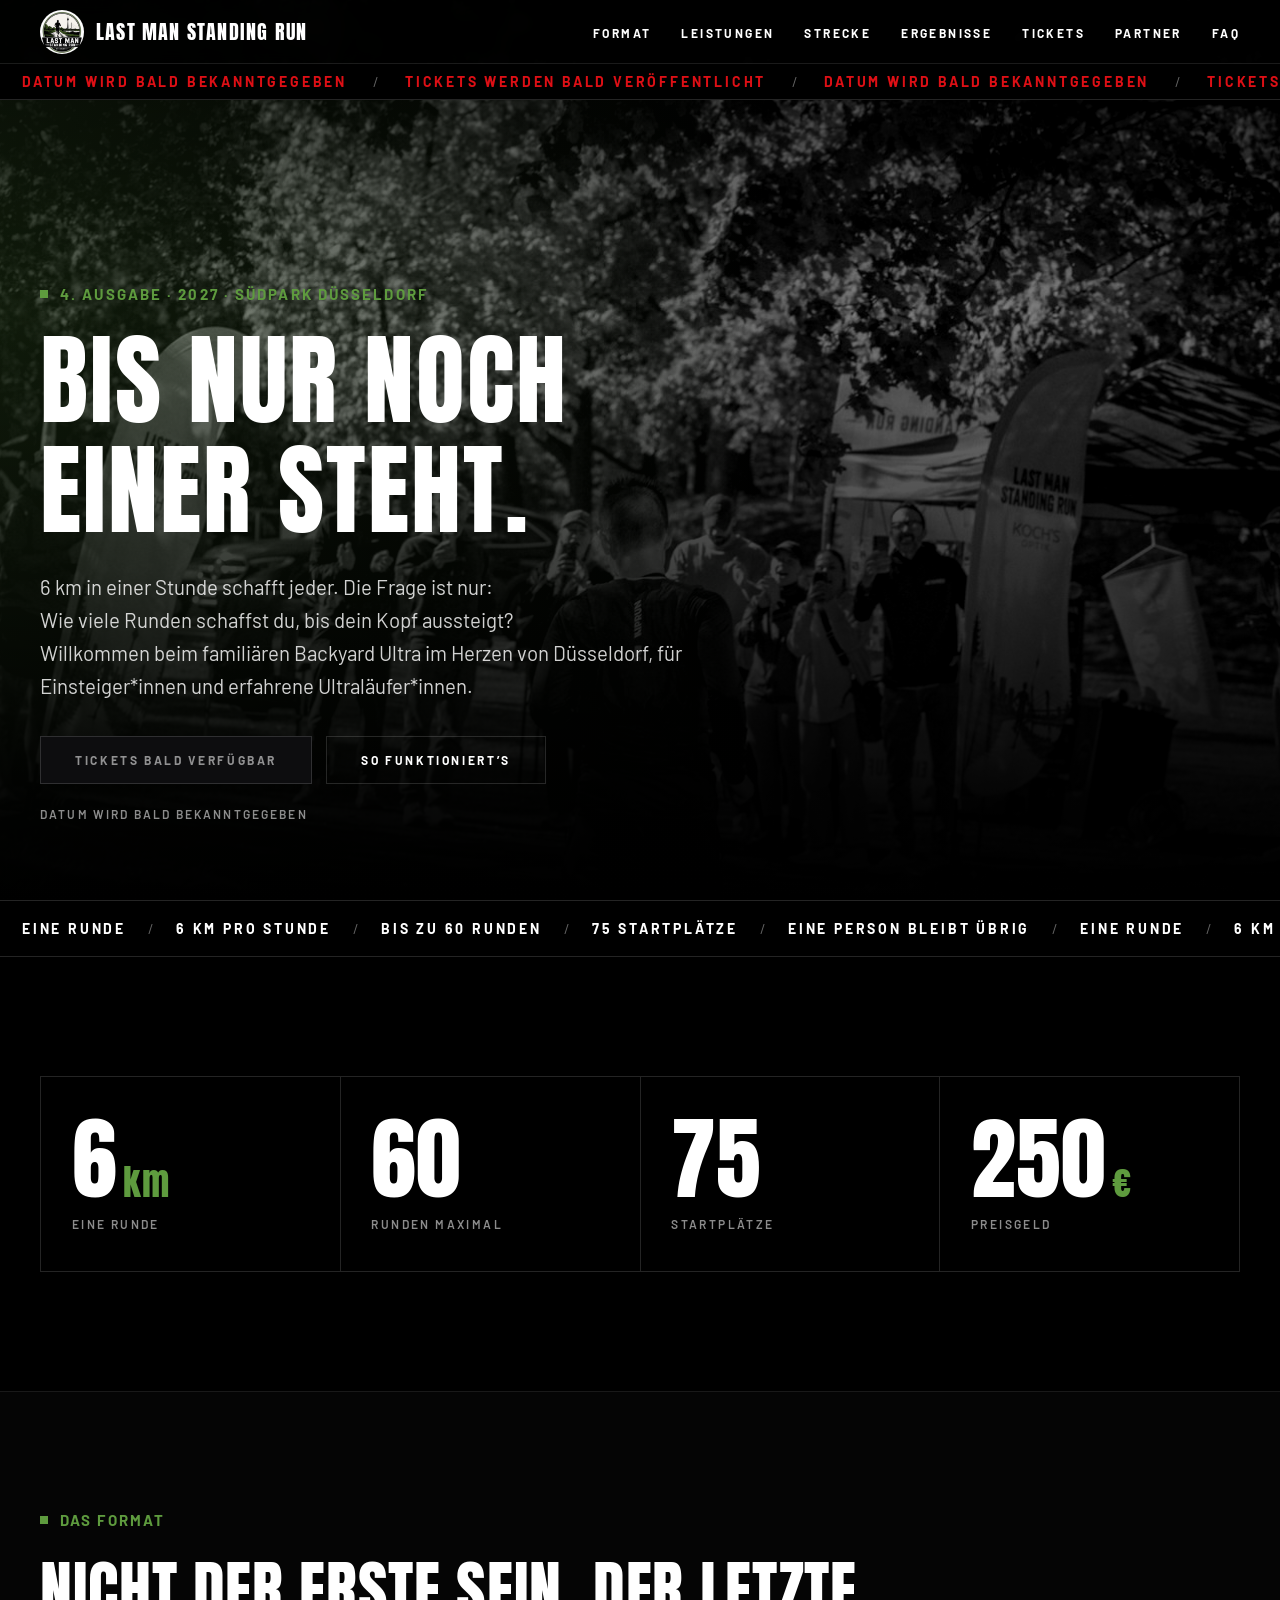
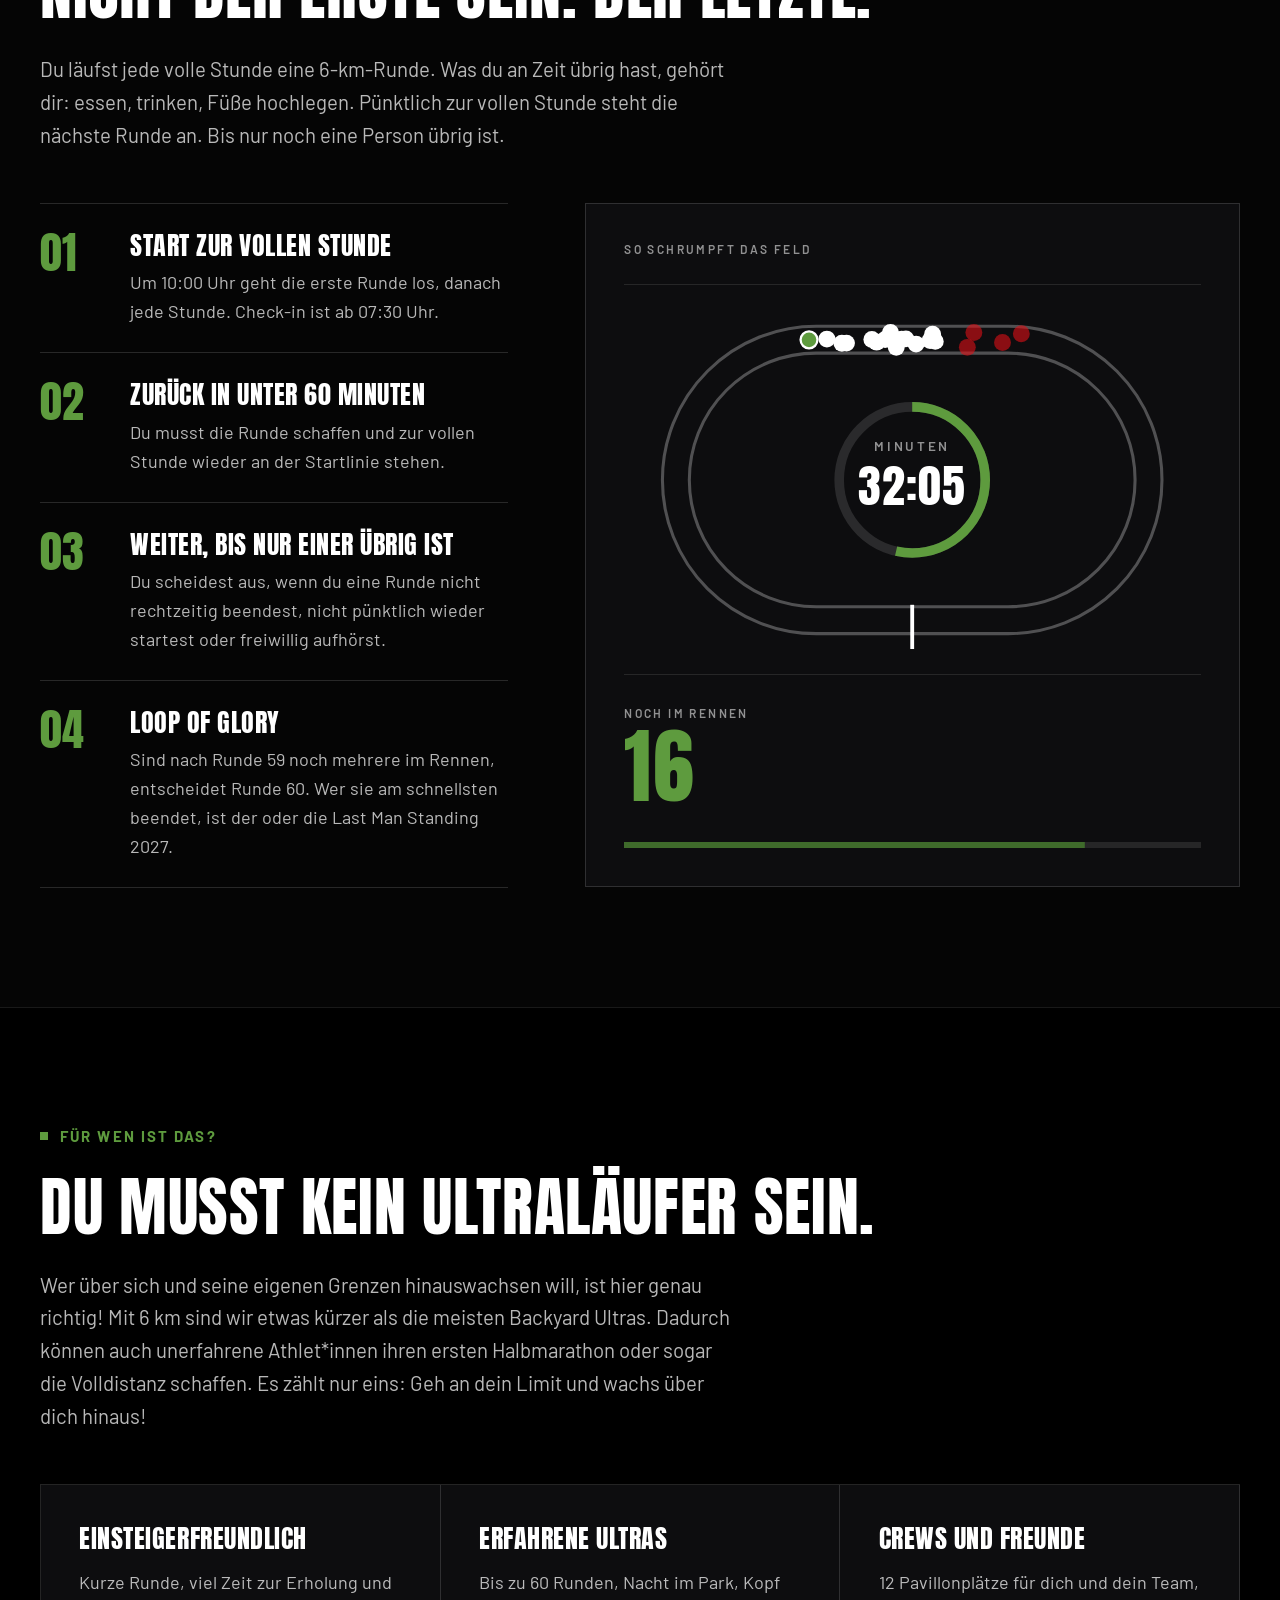
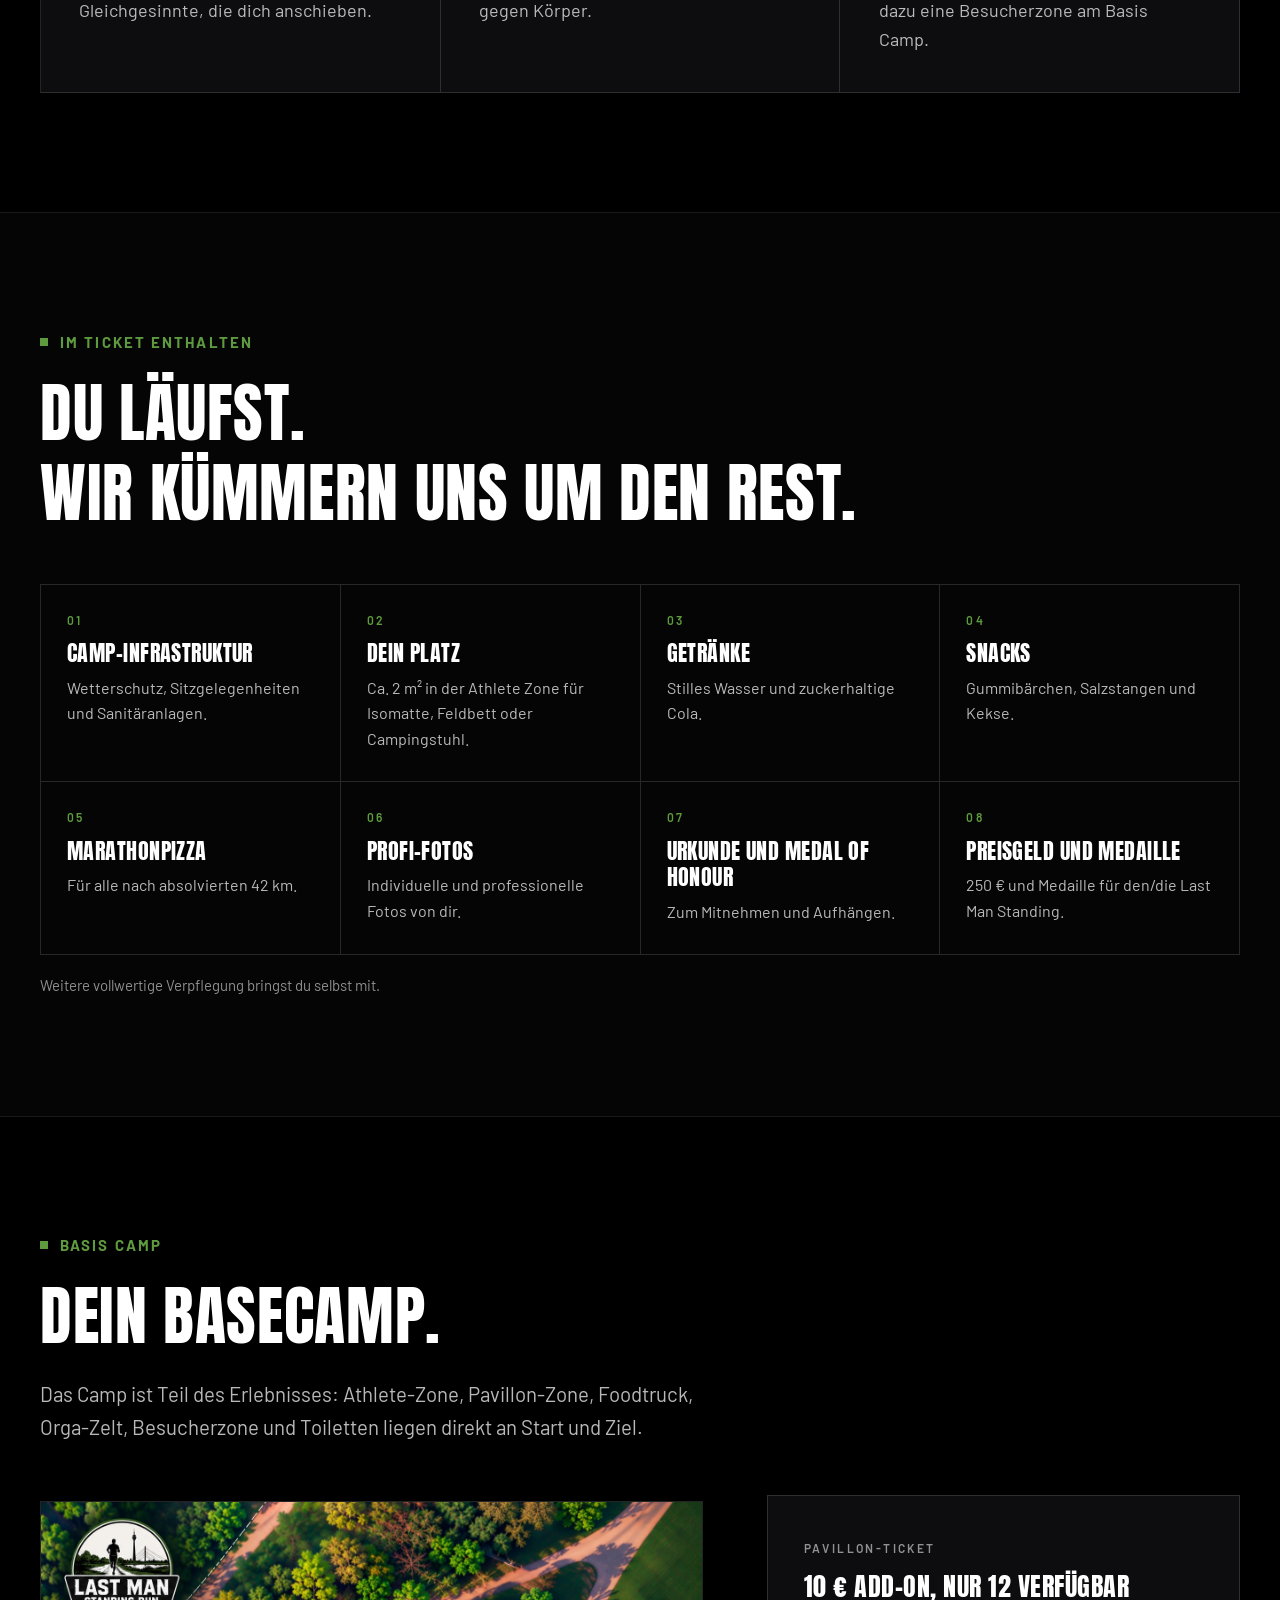
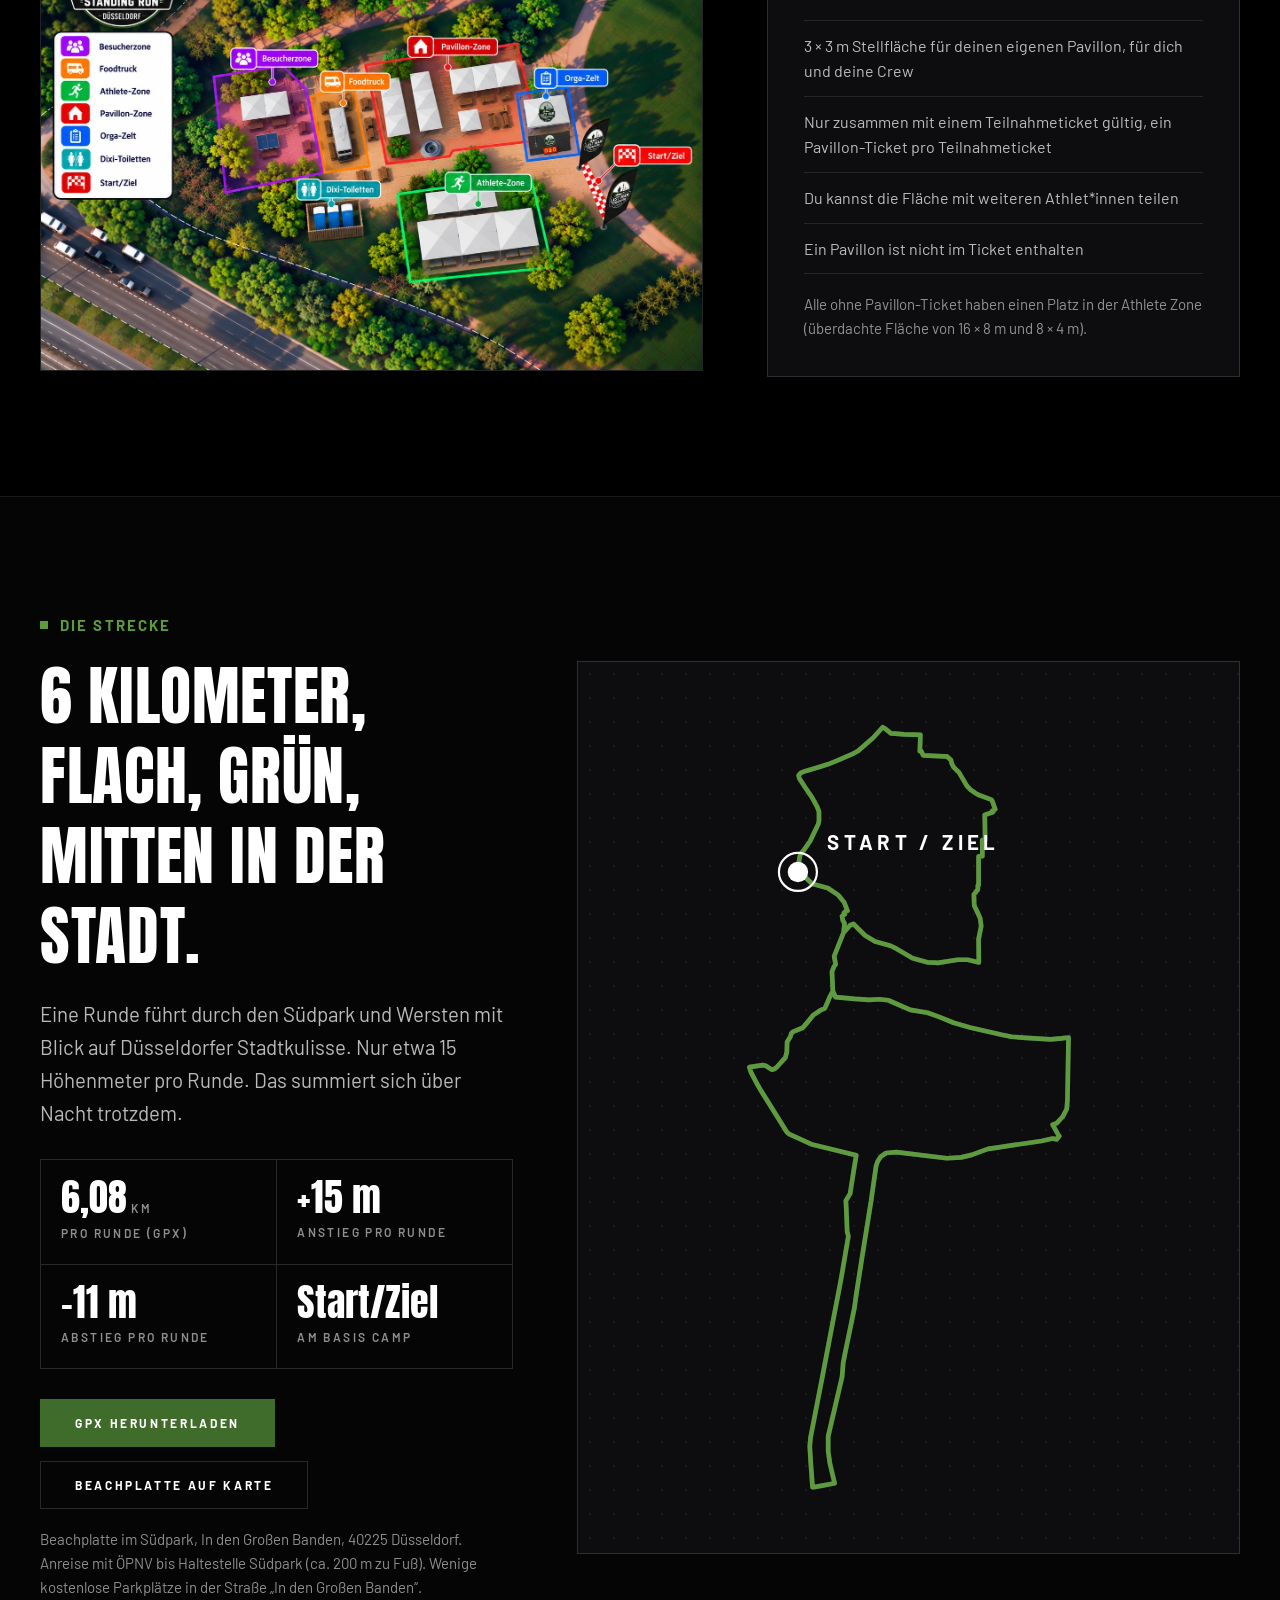
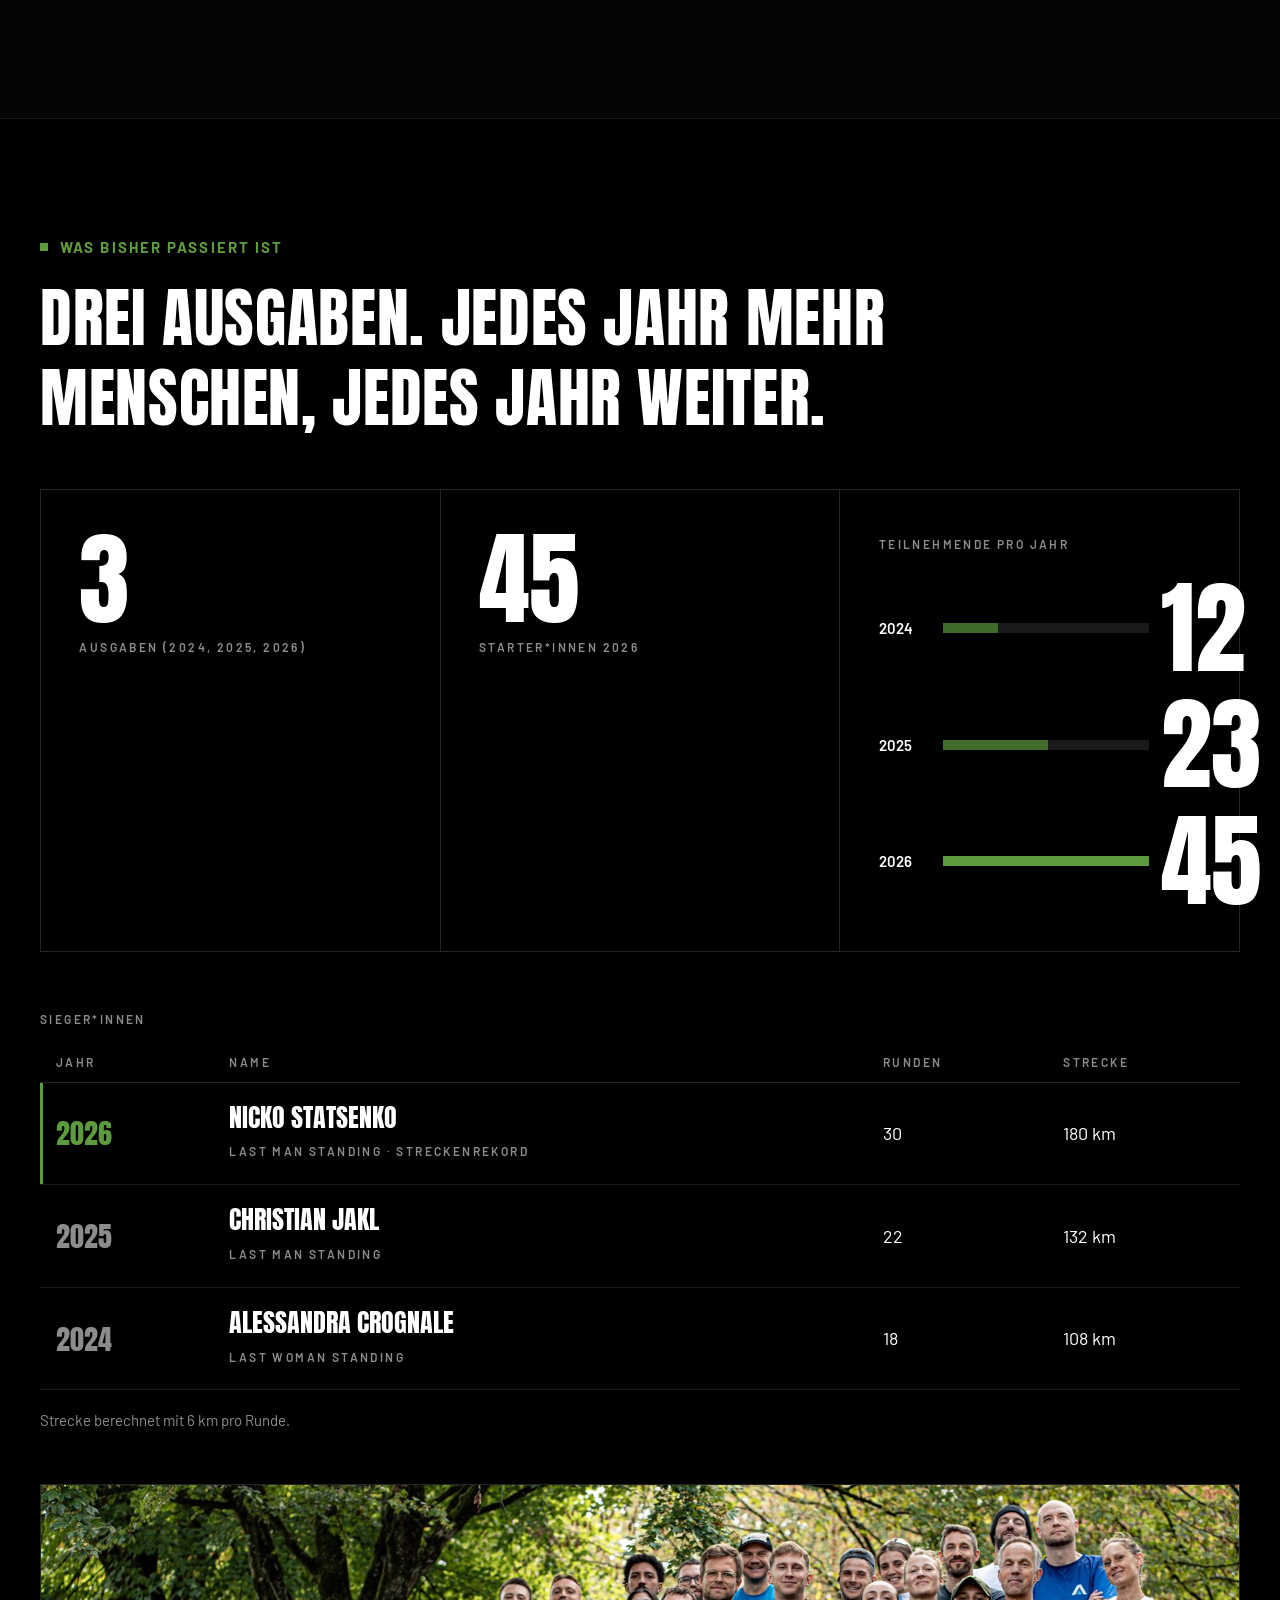
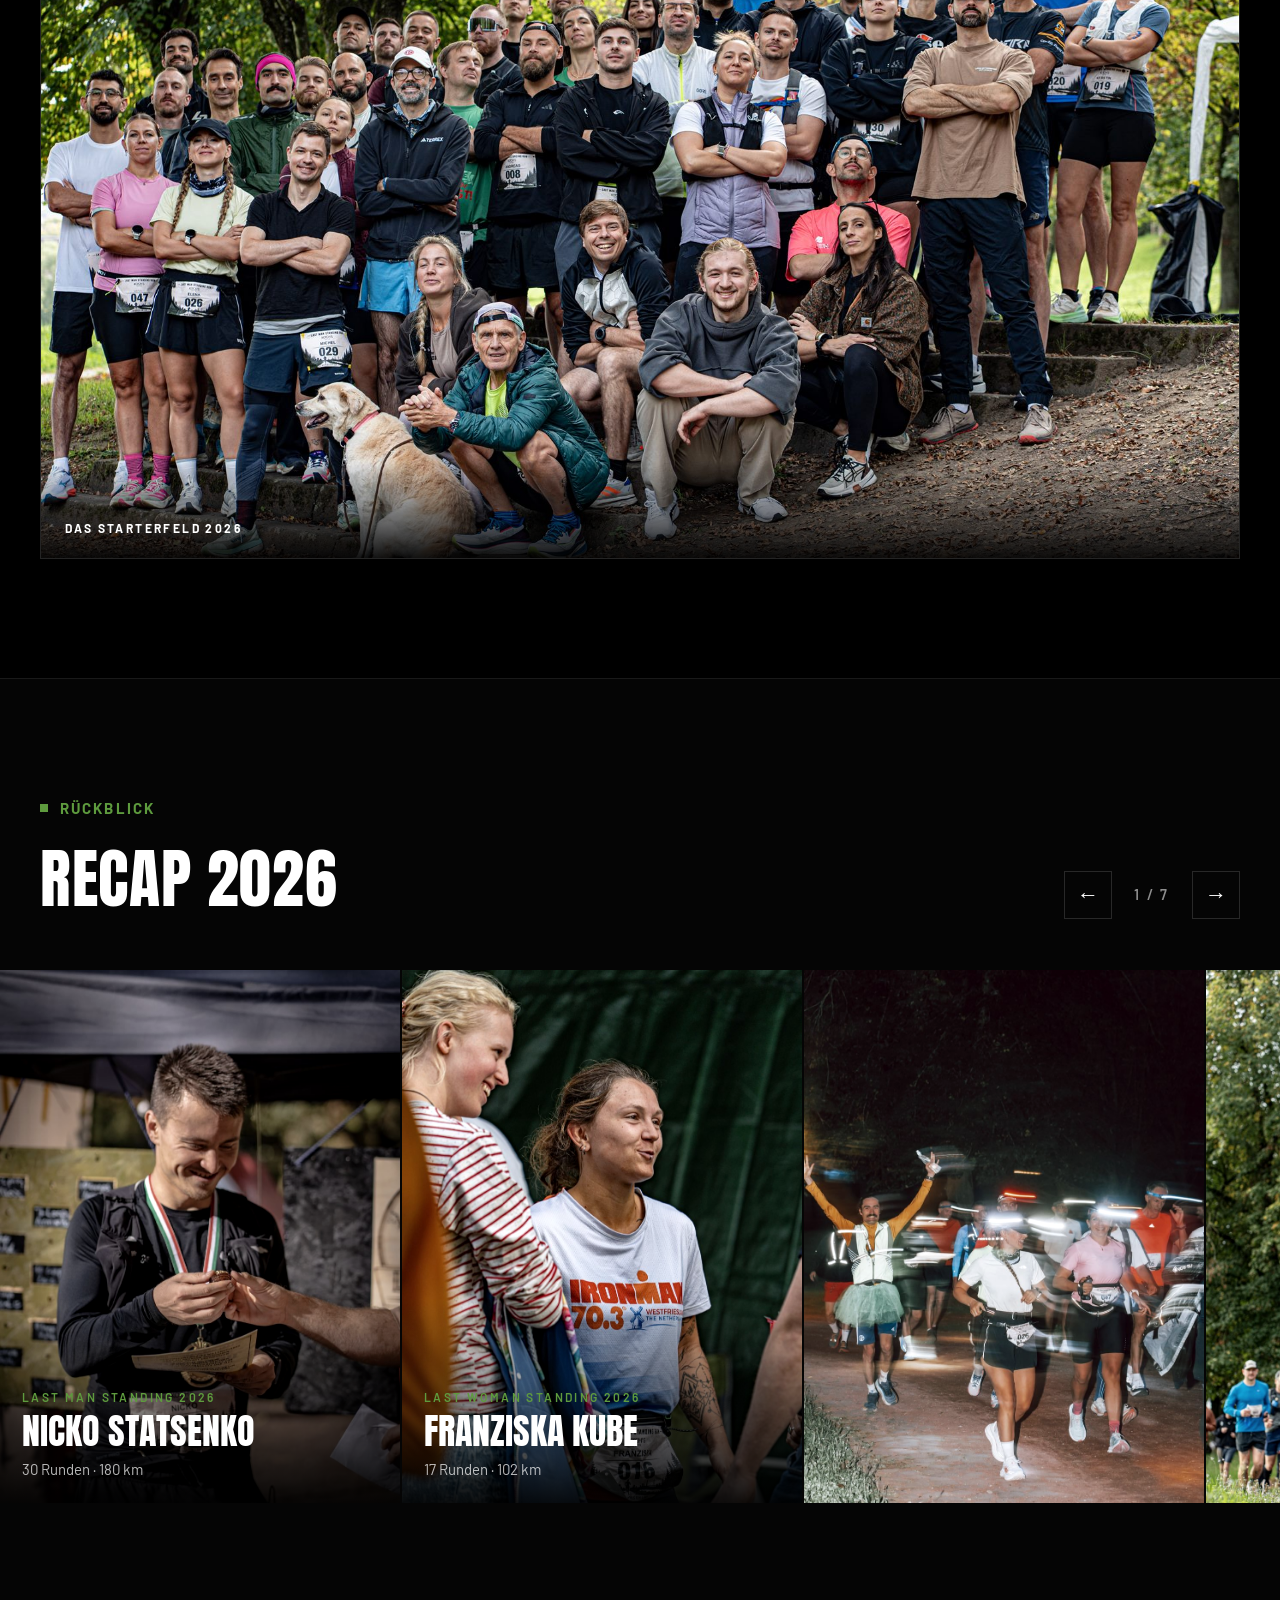
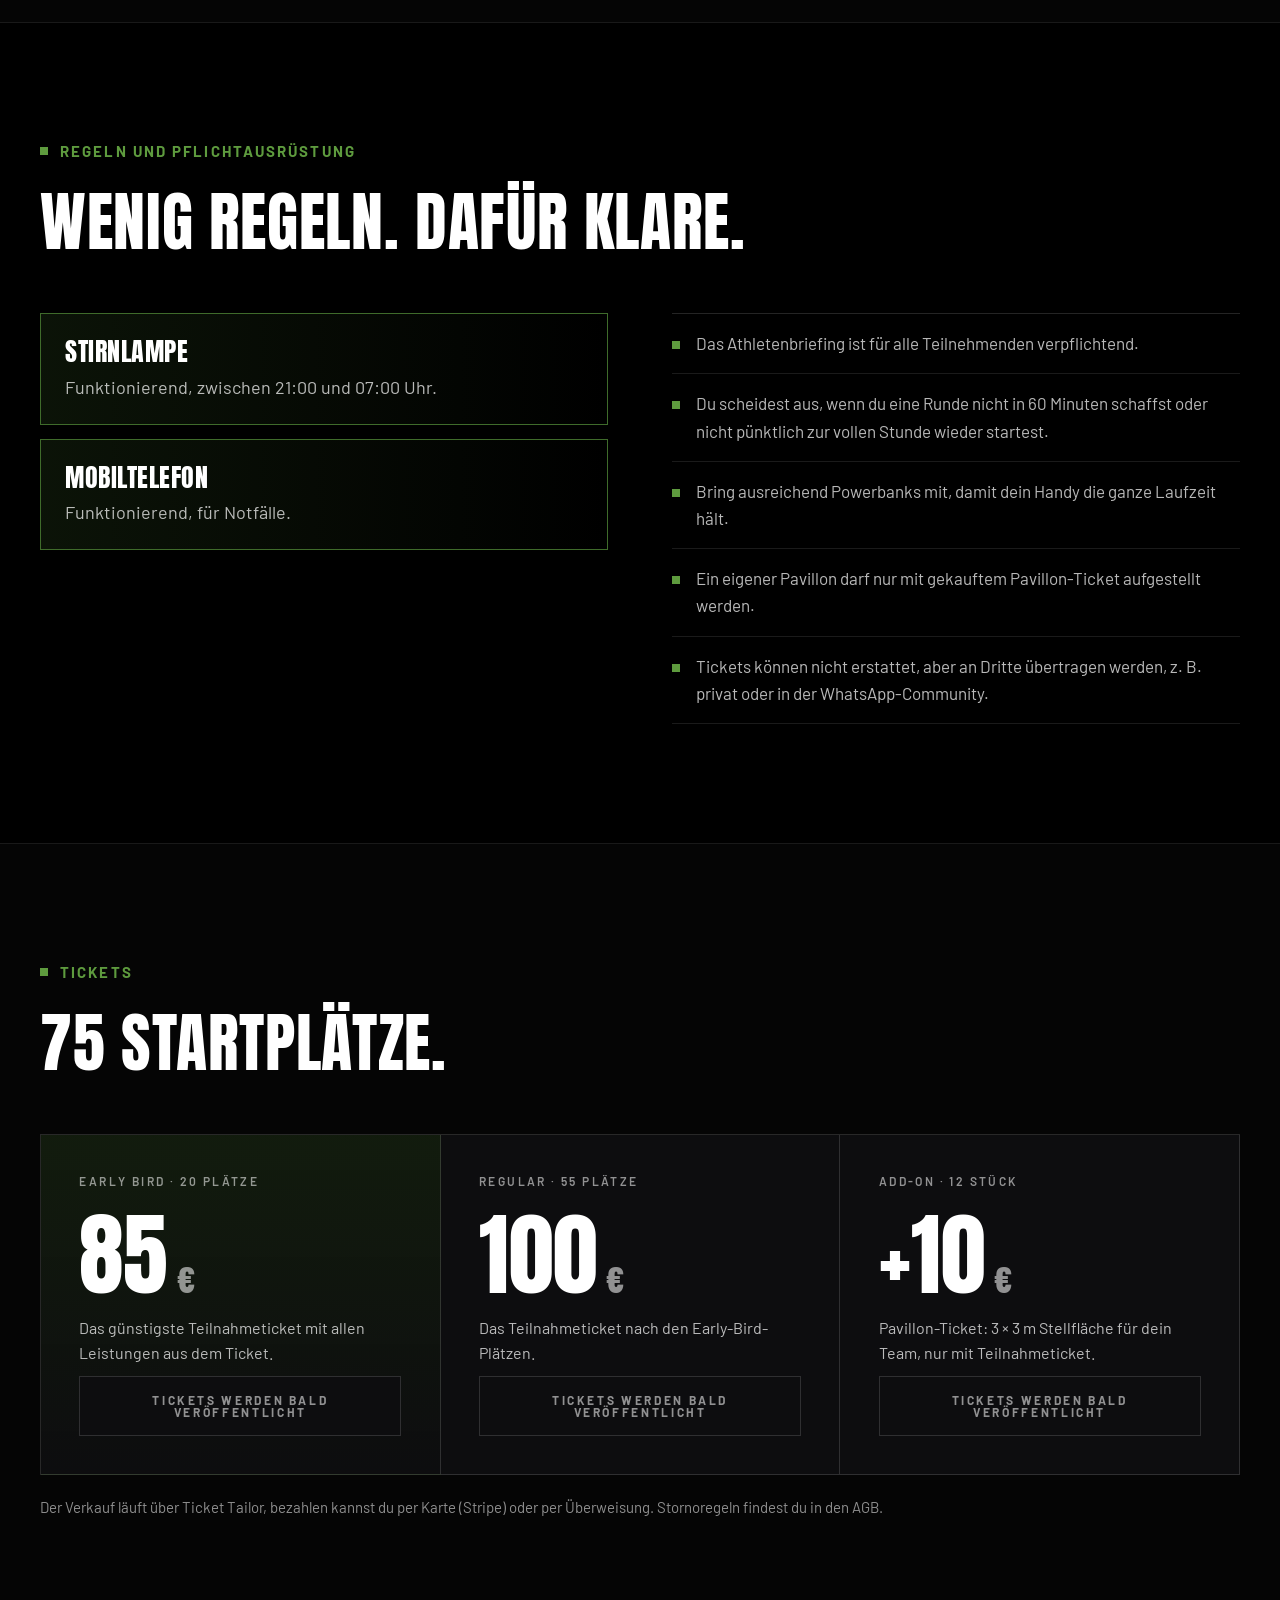
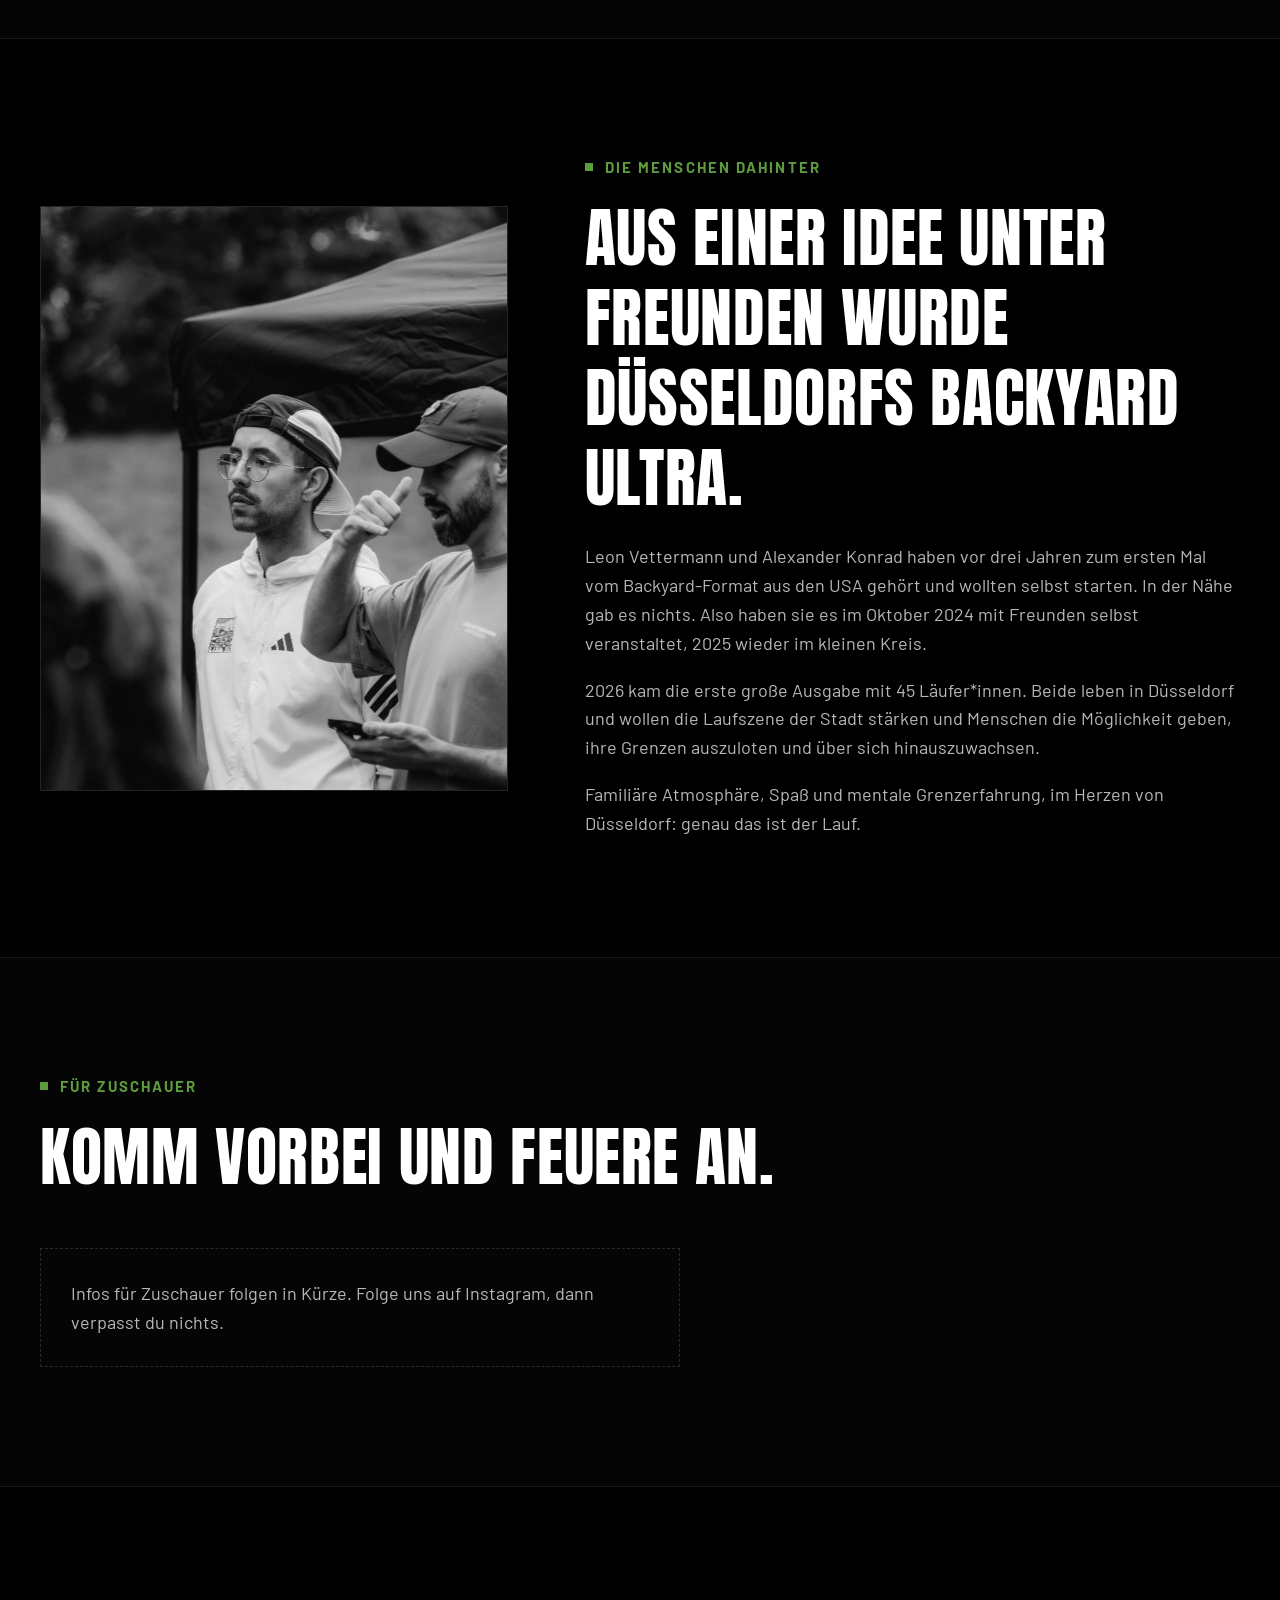
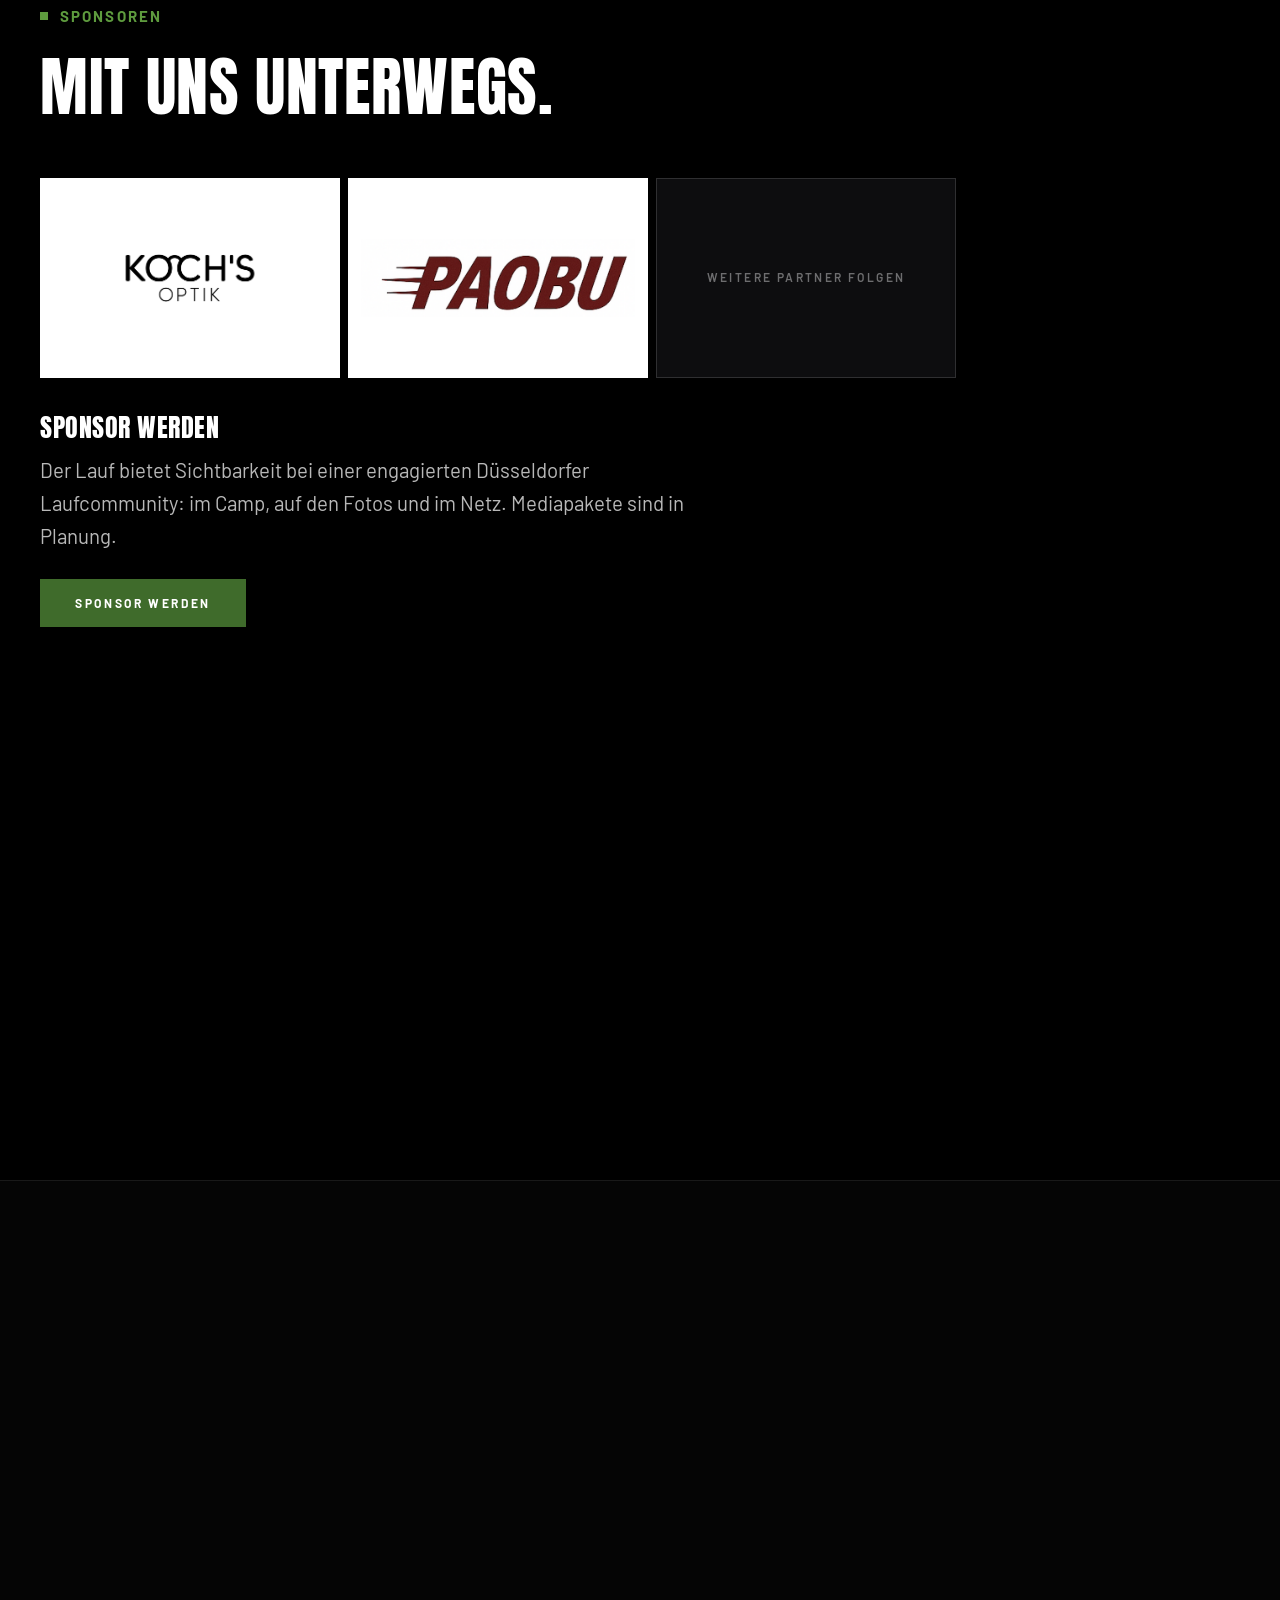
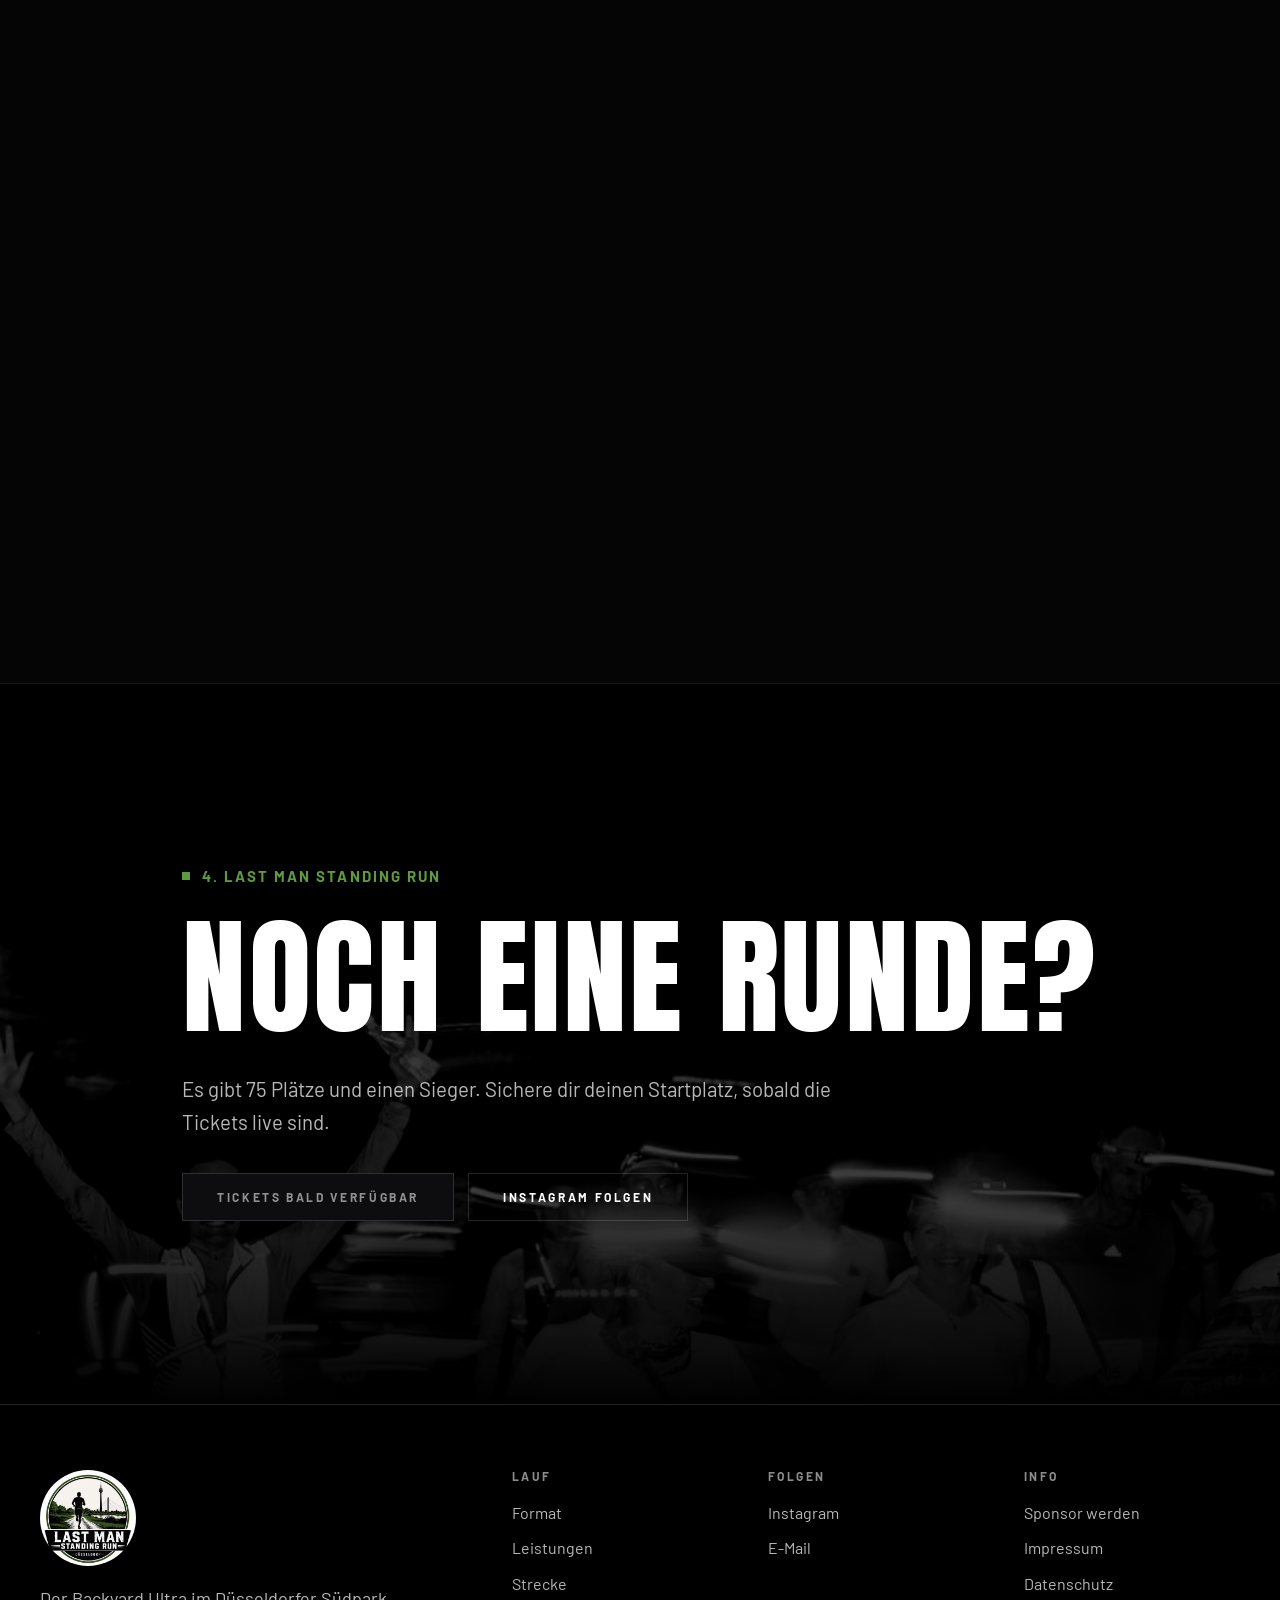
==== commit da599b60: "Hero-Text angepasst Co-Authored-By: Claude Sonnet 5.5 <noreply@anthropic.com>" ====
--- a/index.html
+++ b/index.html
@@ -61,7 +61,7 @@
   <div class="wrap">
     <div class="kicker">4. Ausgabe · 2027 · Südpark Düsseldorf</div>
     <h1>Bis nur noch einer steht.</h1>
-    <p class="lead">Jede Stunde eine Runde und dieselbe Frage, mit der du kämpfst:<br>Gebe ich auf oder gehe ich noch eine Runde weiter?<br>Willkommen beim familiären Backyard Ultra im Herzen von Düsseldorf, für Einsteiger*innen und erfahrene Ultraläufer*innen.</p>
+    <p class="lead">6 km in einer Stunde schafft jeder. Die Frage ist nur:<br>Wie viele Runden schaffst du, bis dein Kopf aussteigt?<br>Willkommen beim familiären Backyard Ultra im Herzen von Düsseldorf, für Einsteiger*innen und erfahrene Ultraläufer*innen.</p>
     <div class="btn-row">
       <a class="btn" href="#tickets" aria-disabled="true" tabindex="-1">Tickets bald verfügbar</a>
       <a class="btn ghost" href="#format">So funktioniert’s</a>
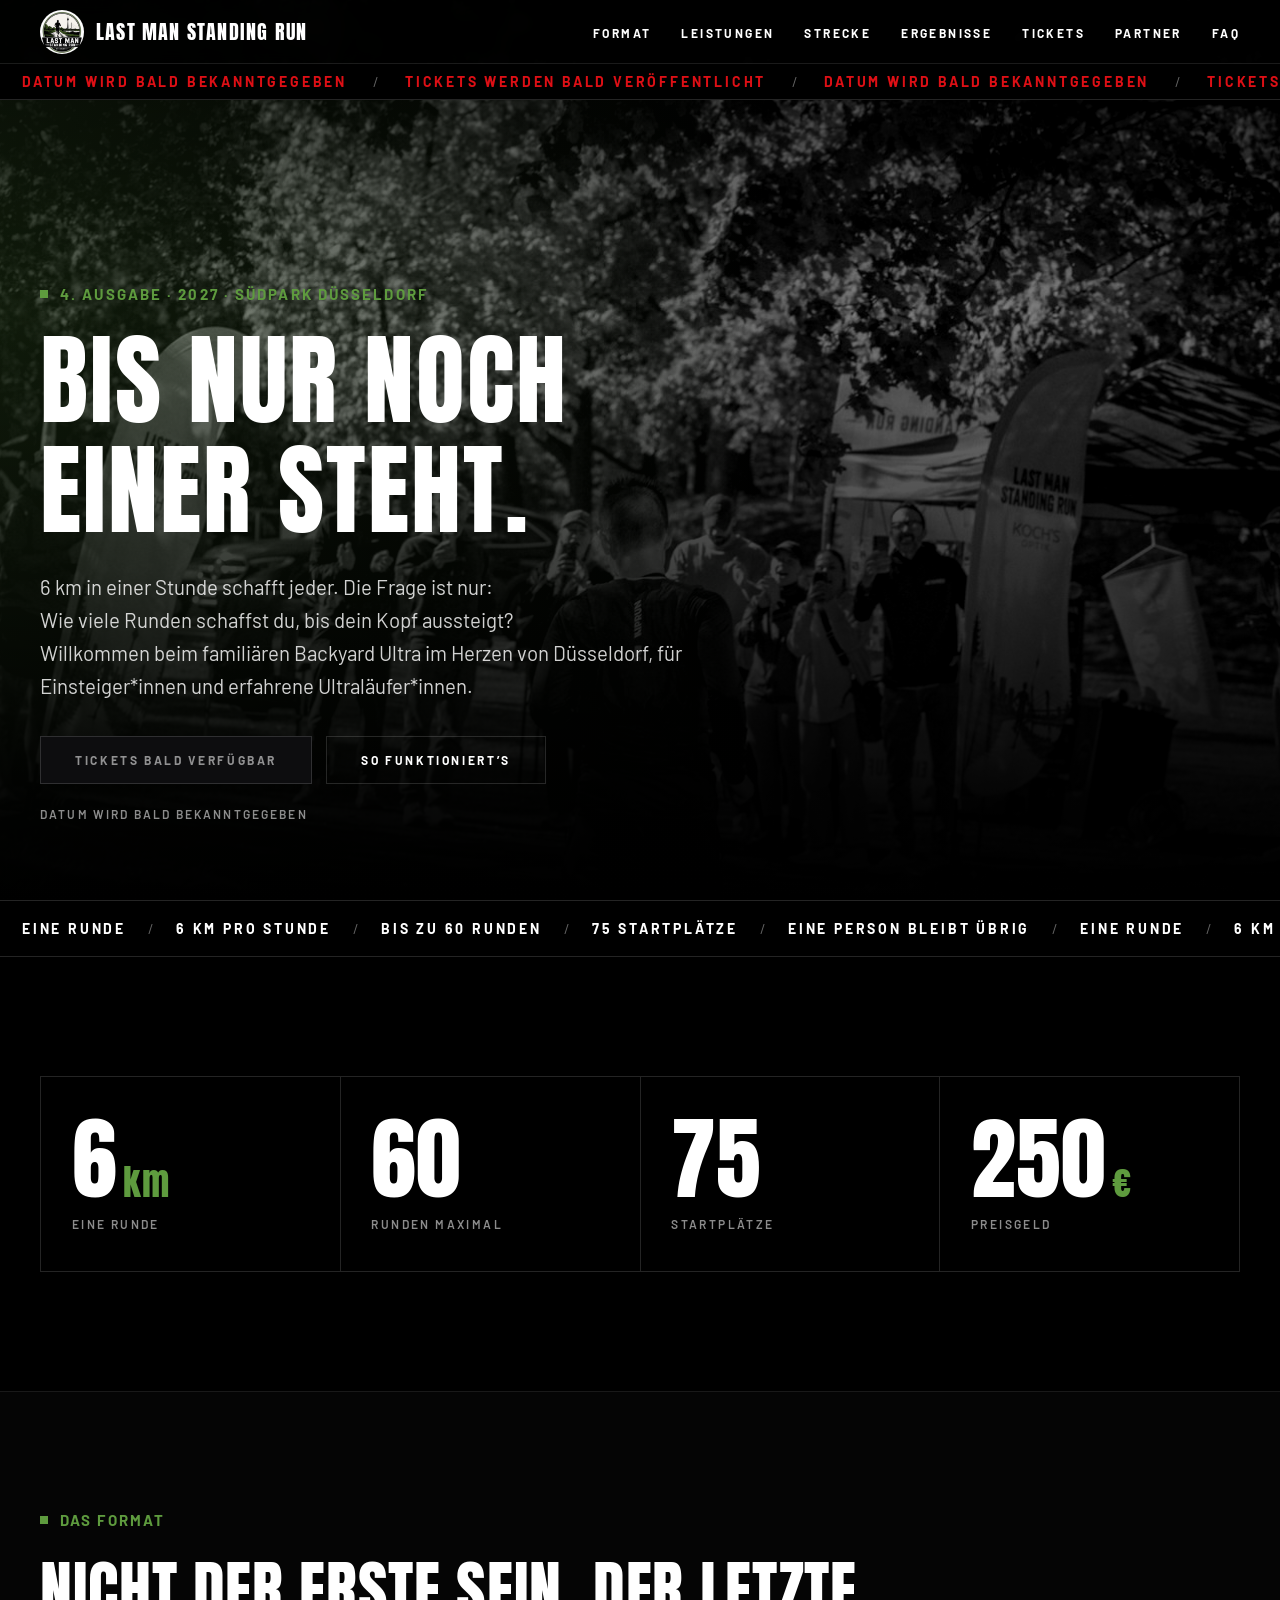
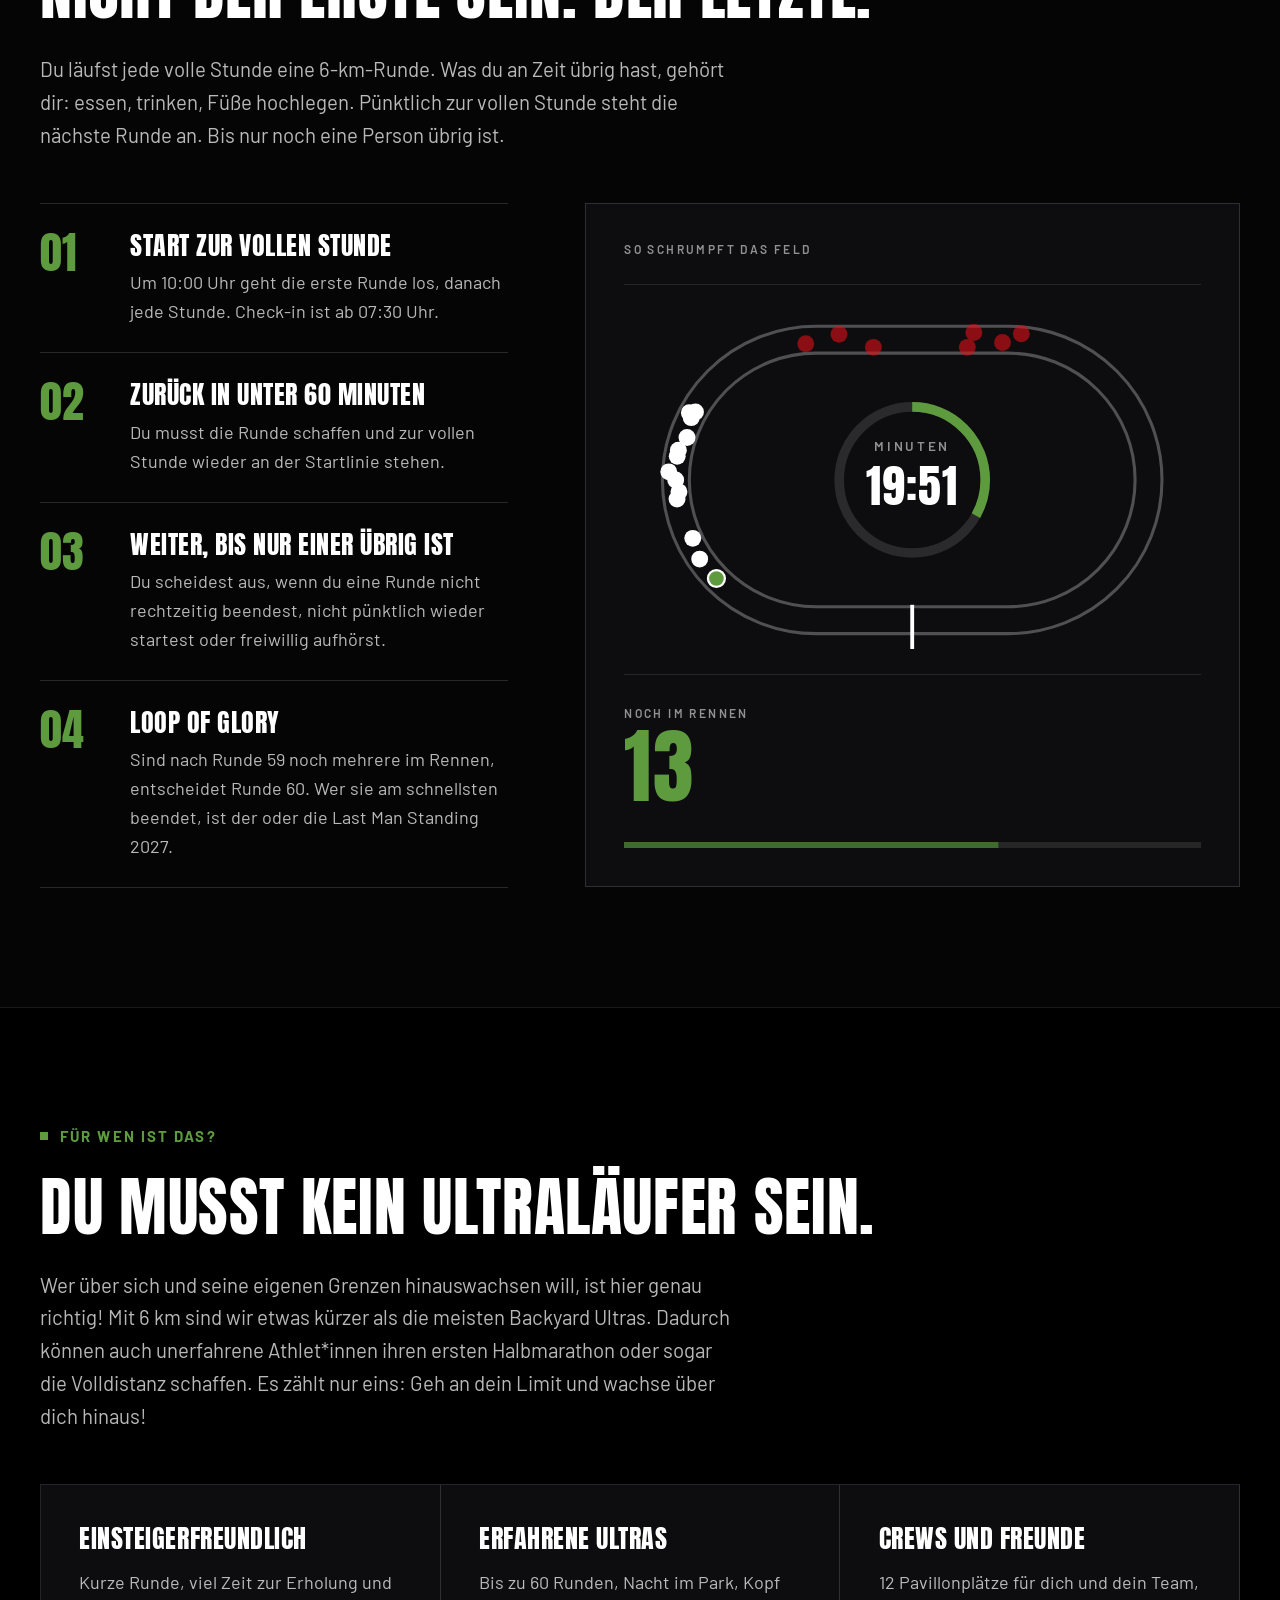
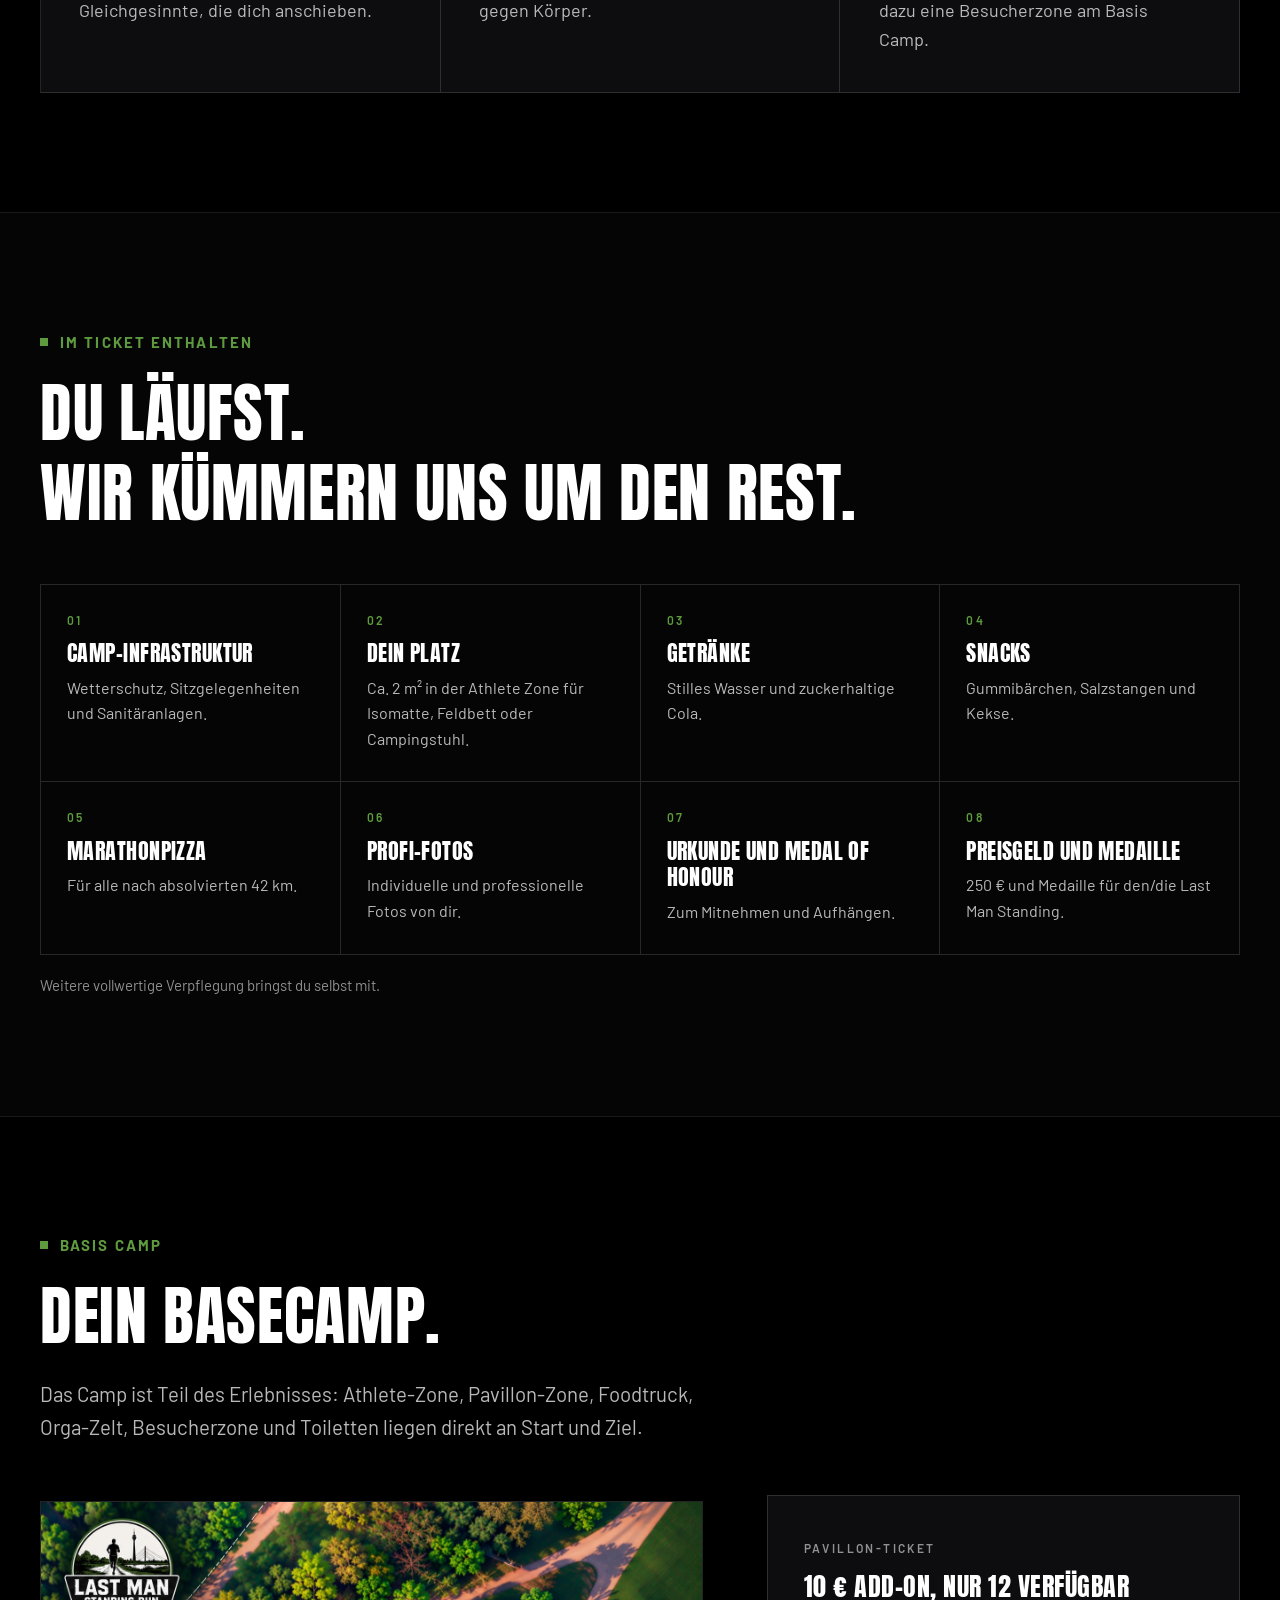
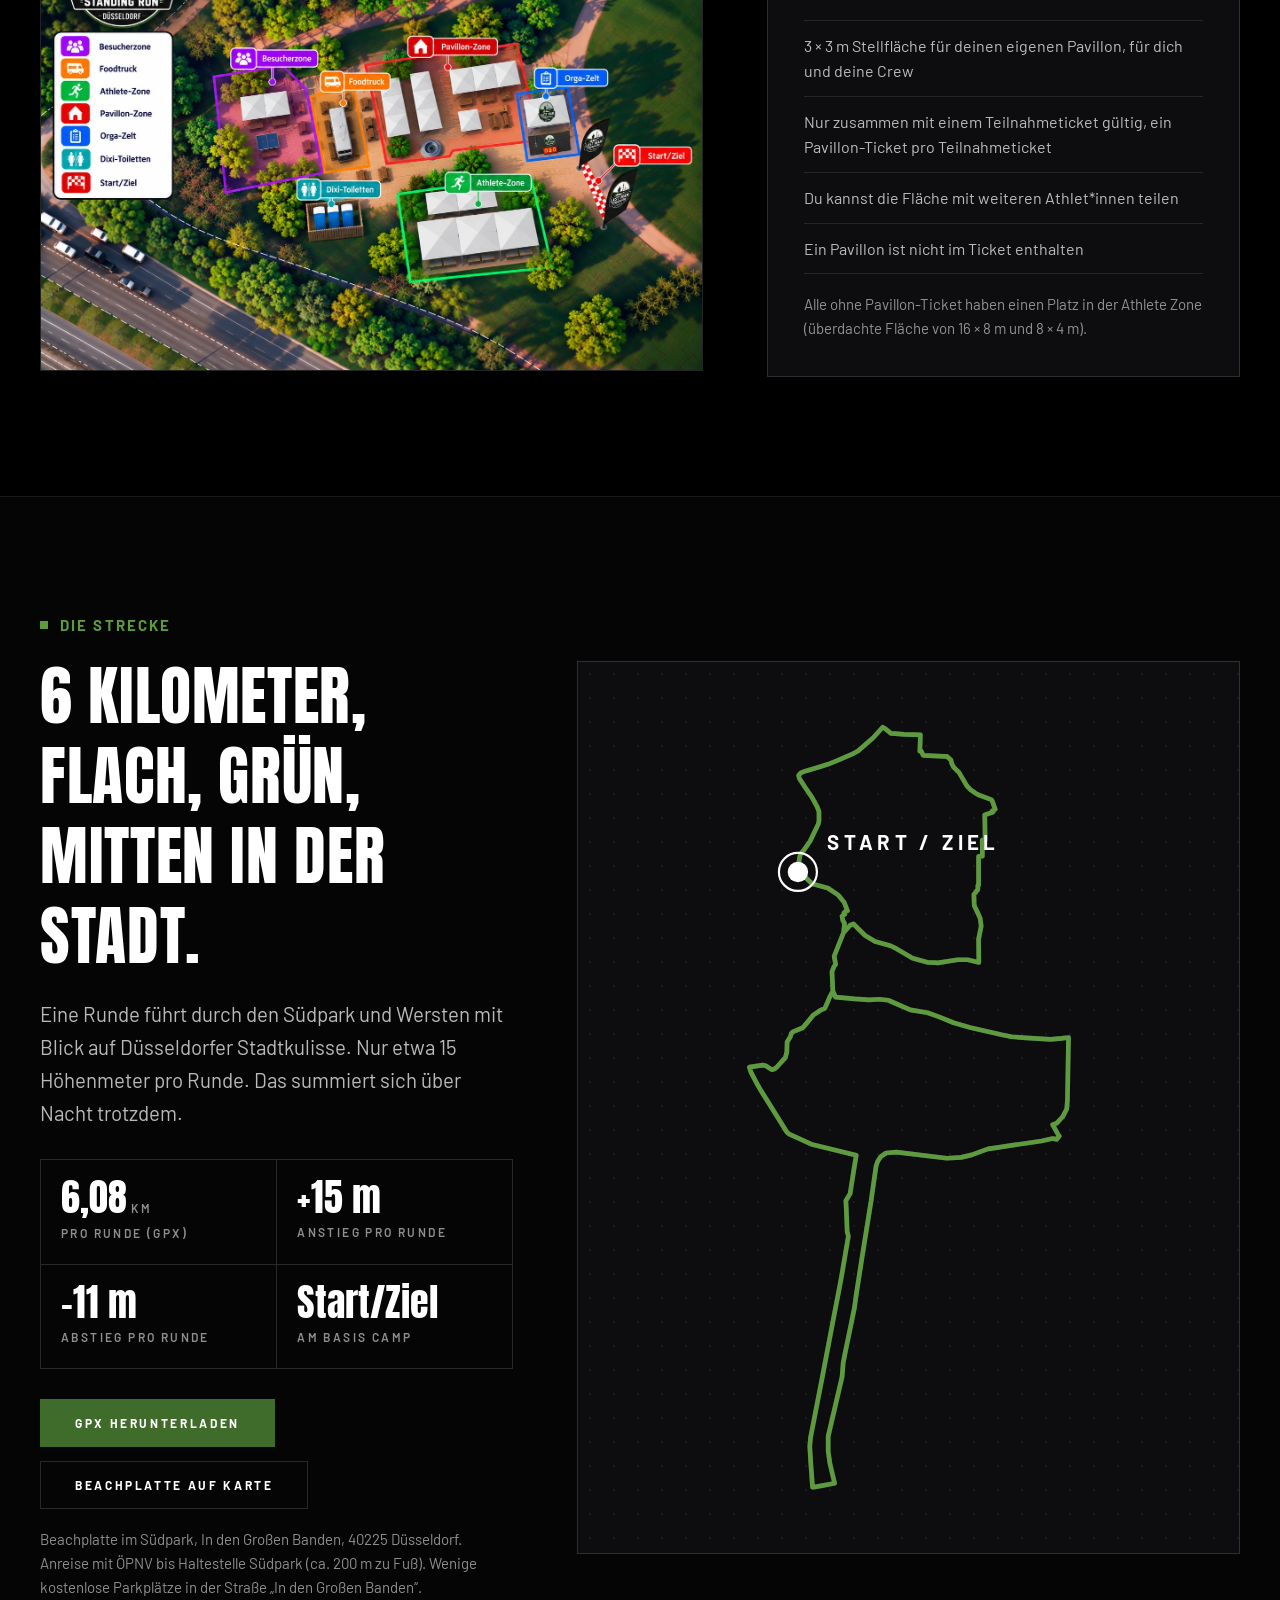
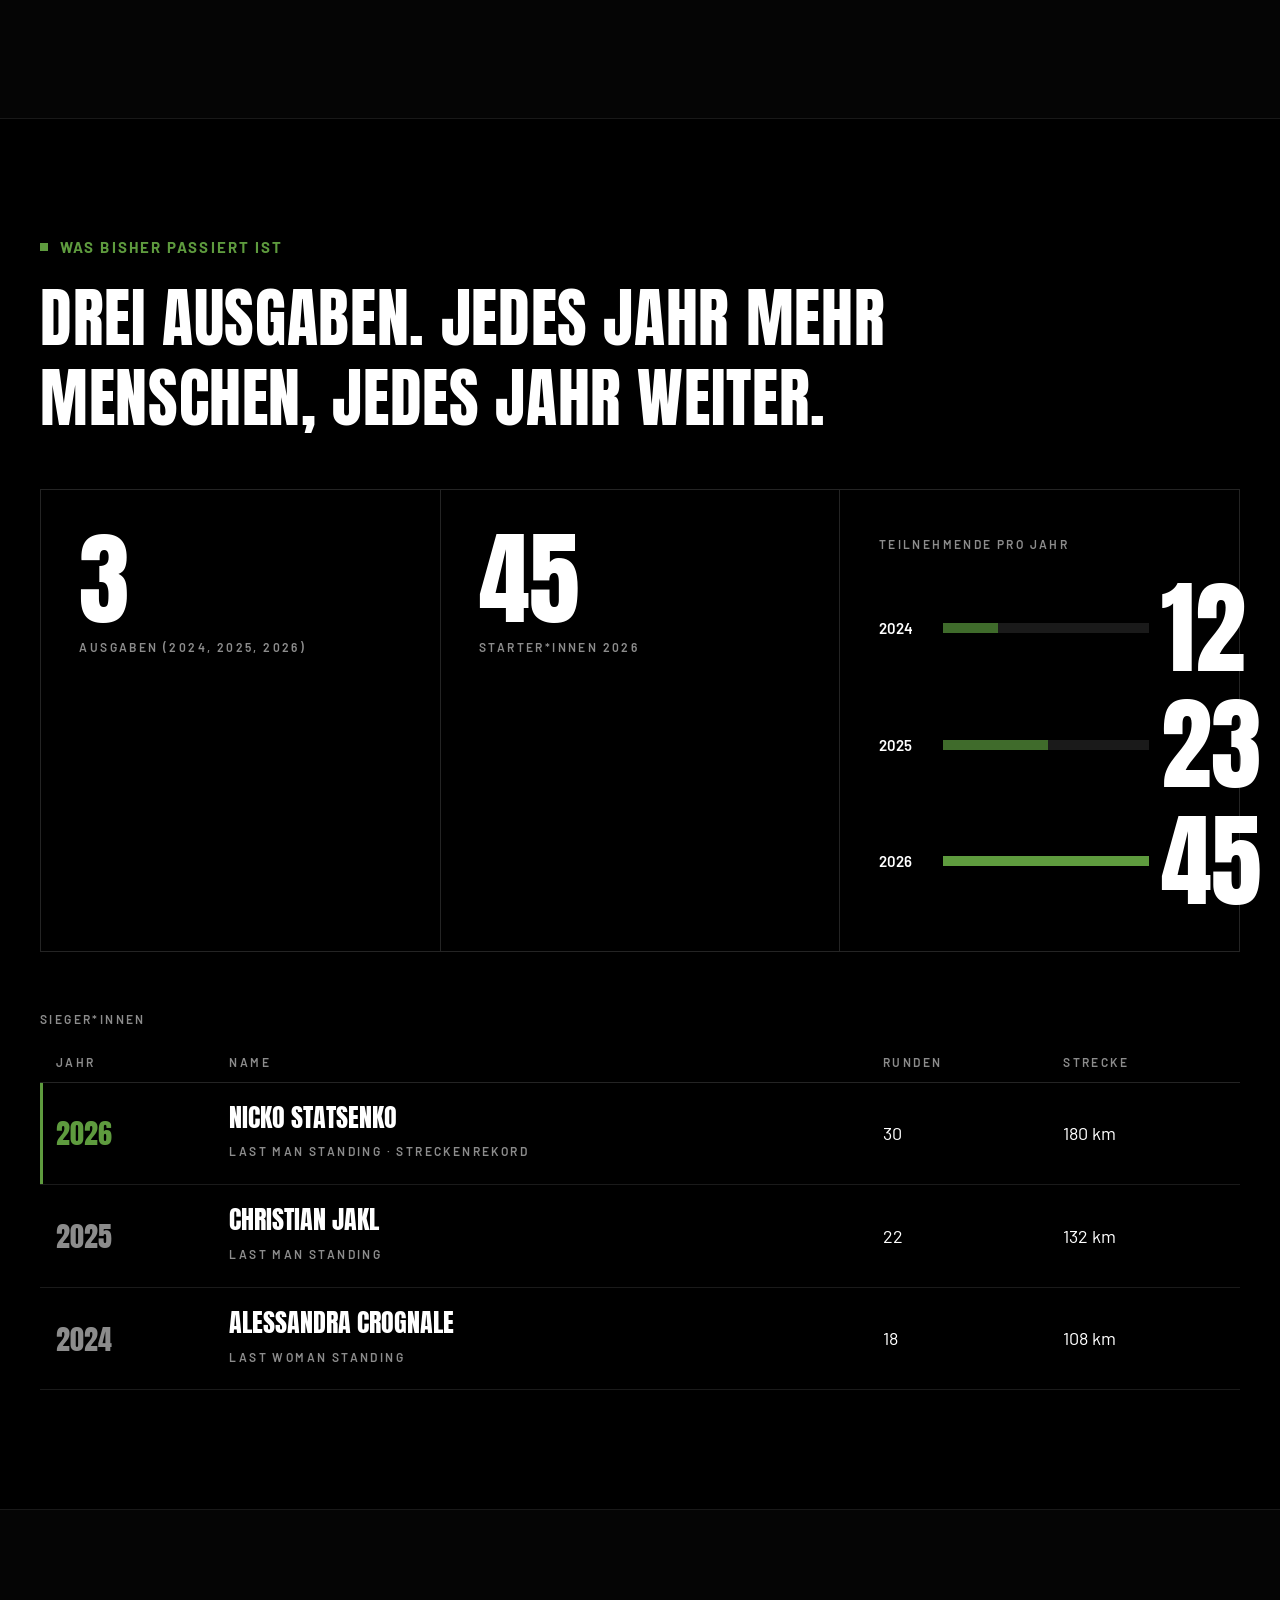
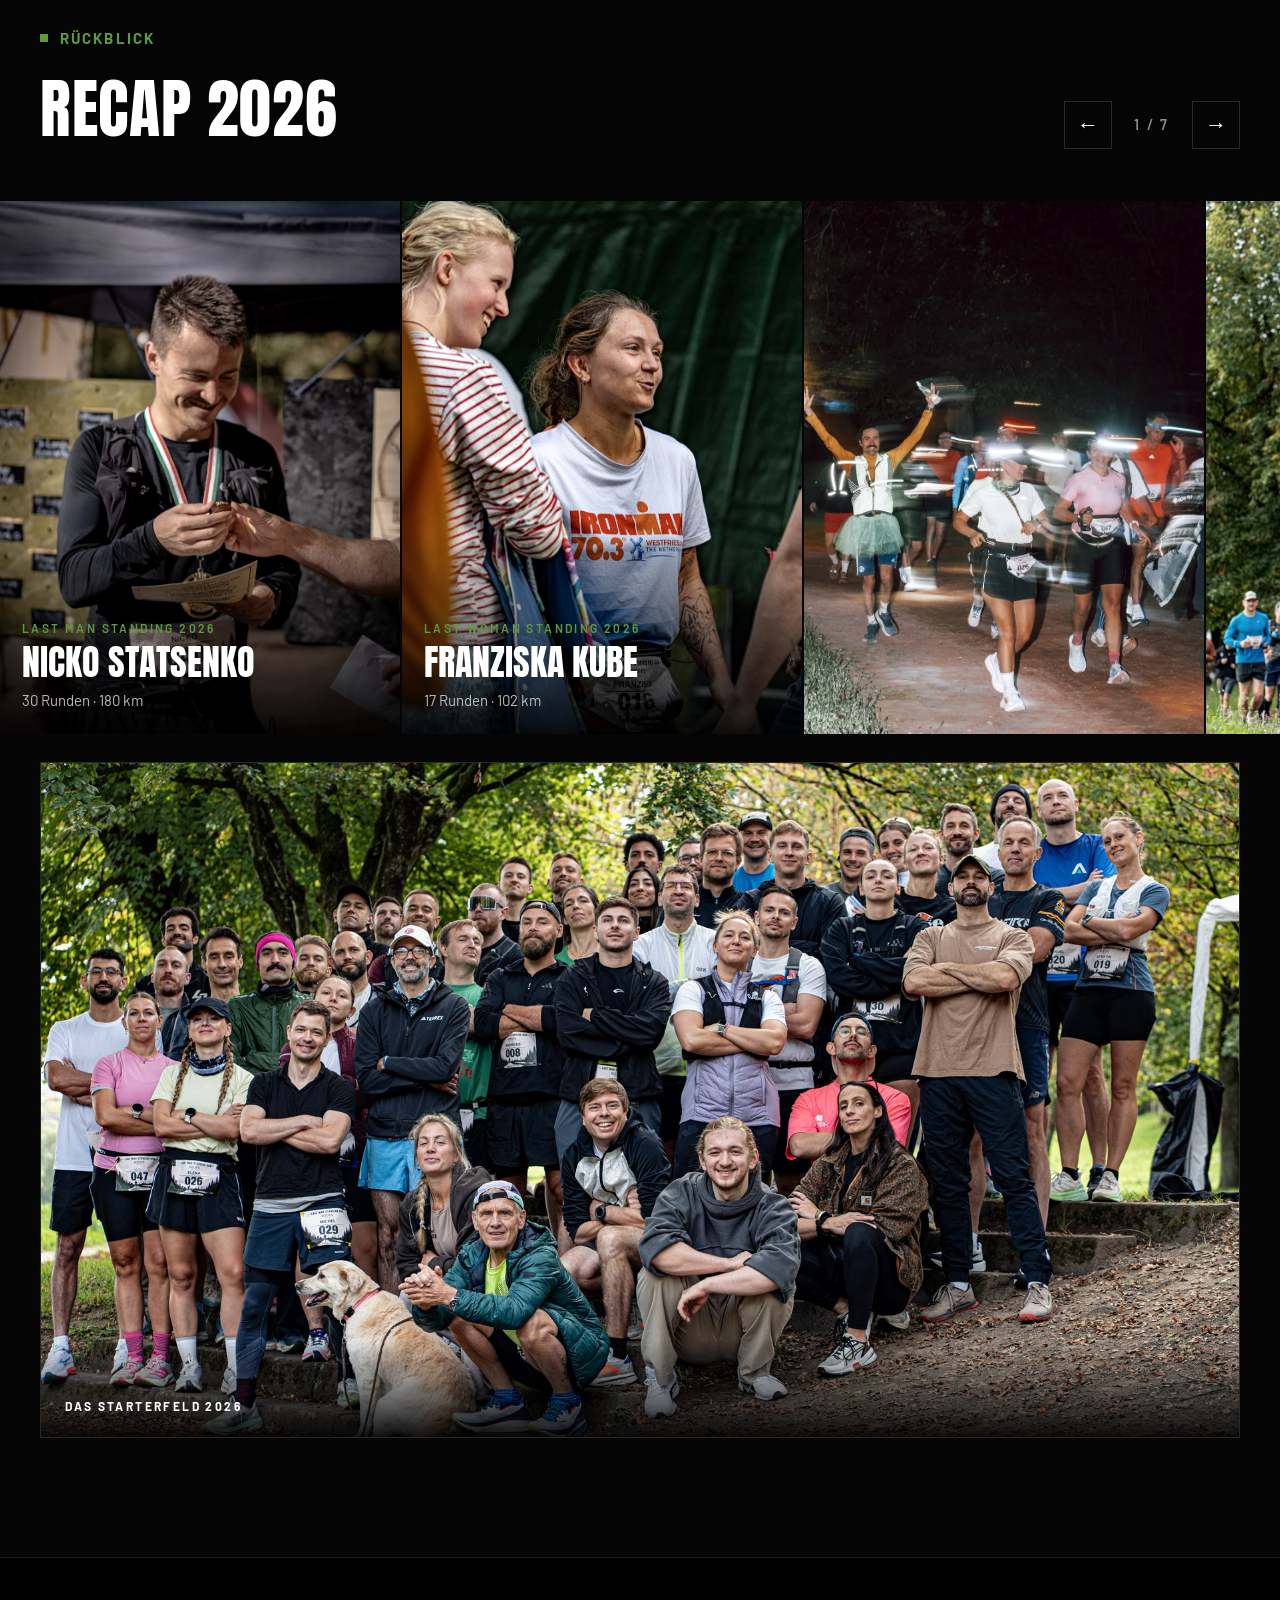
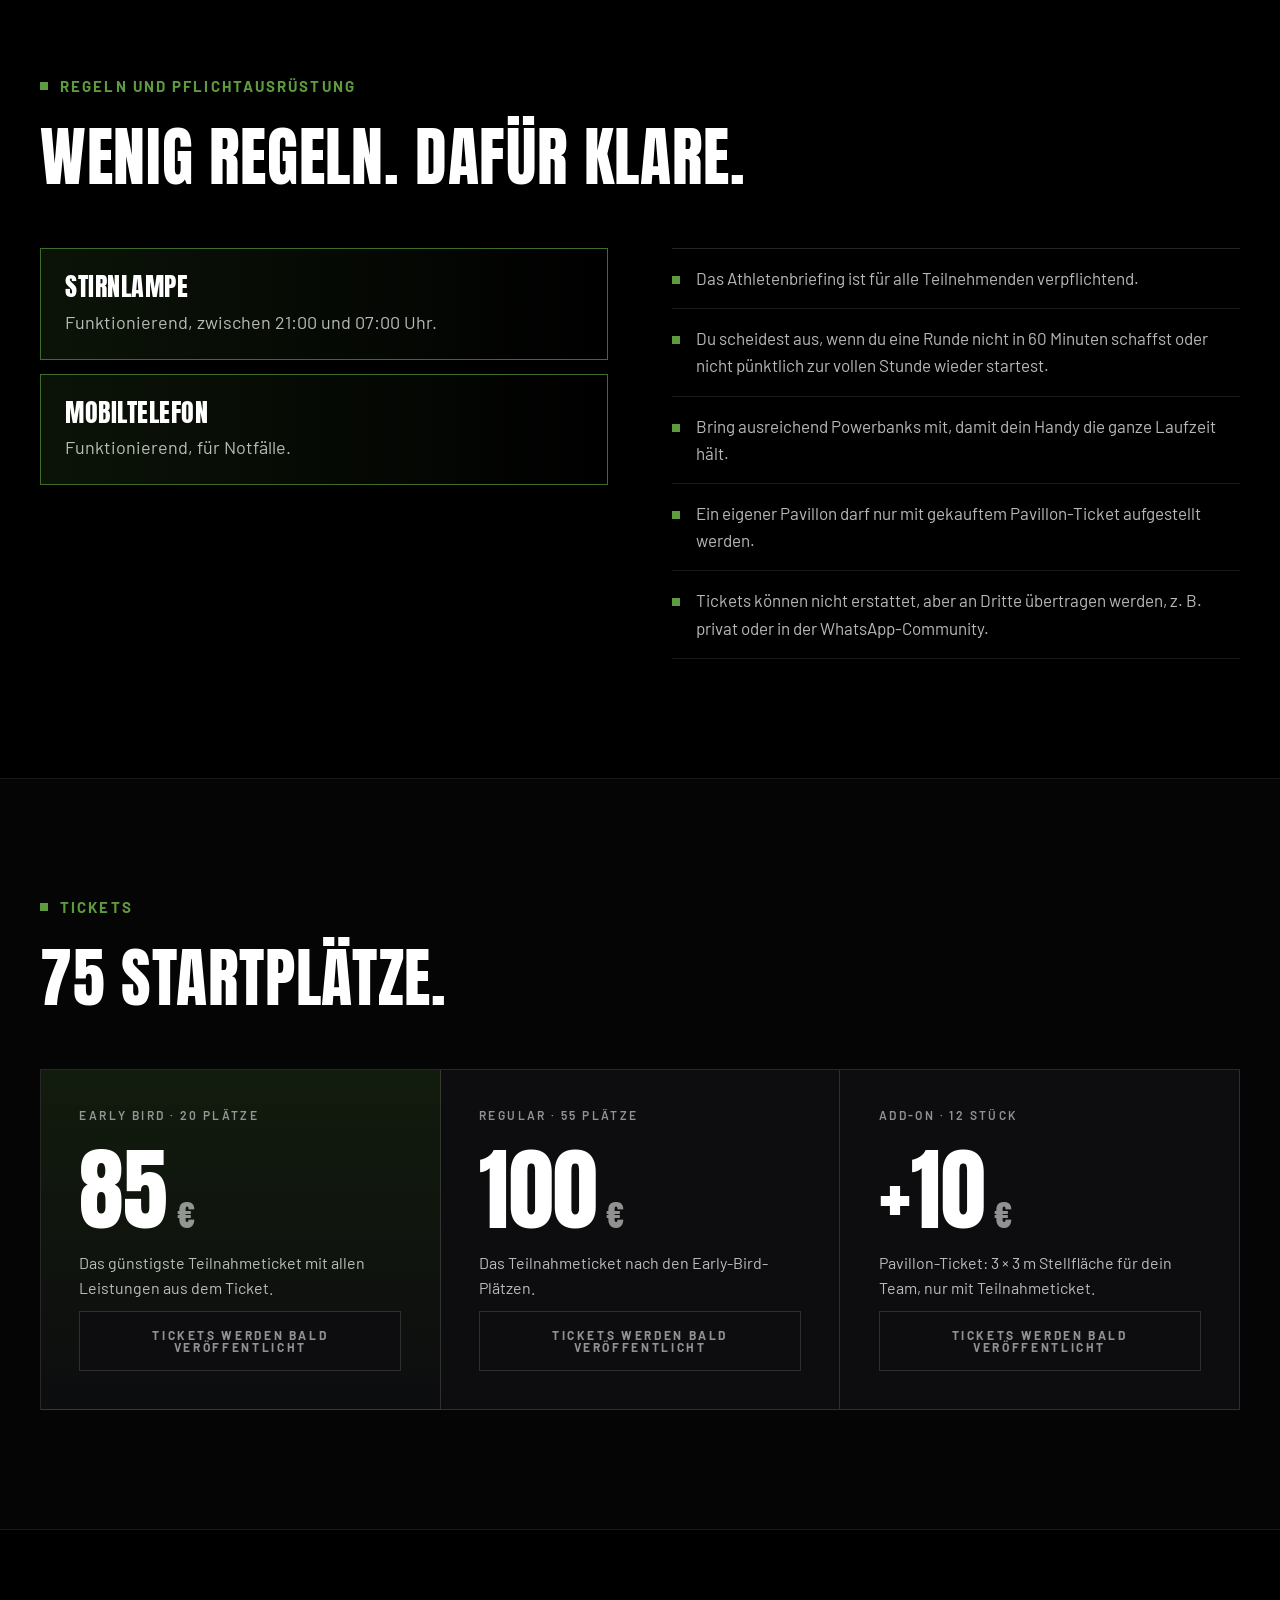
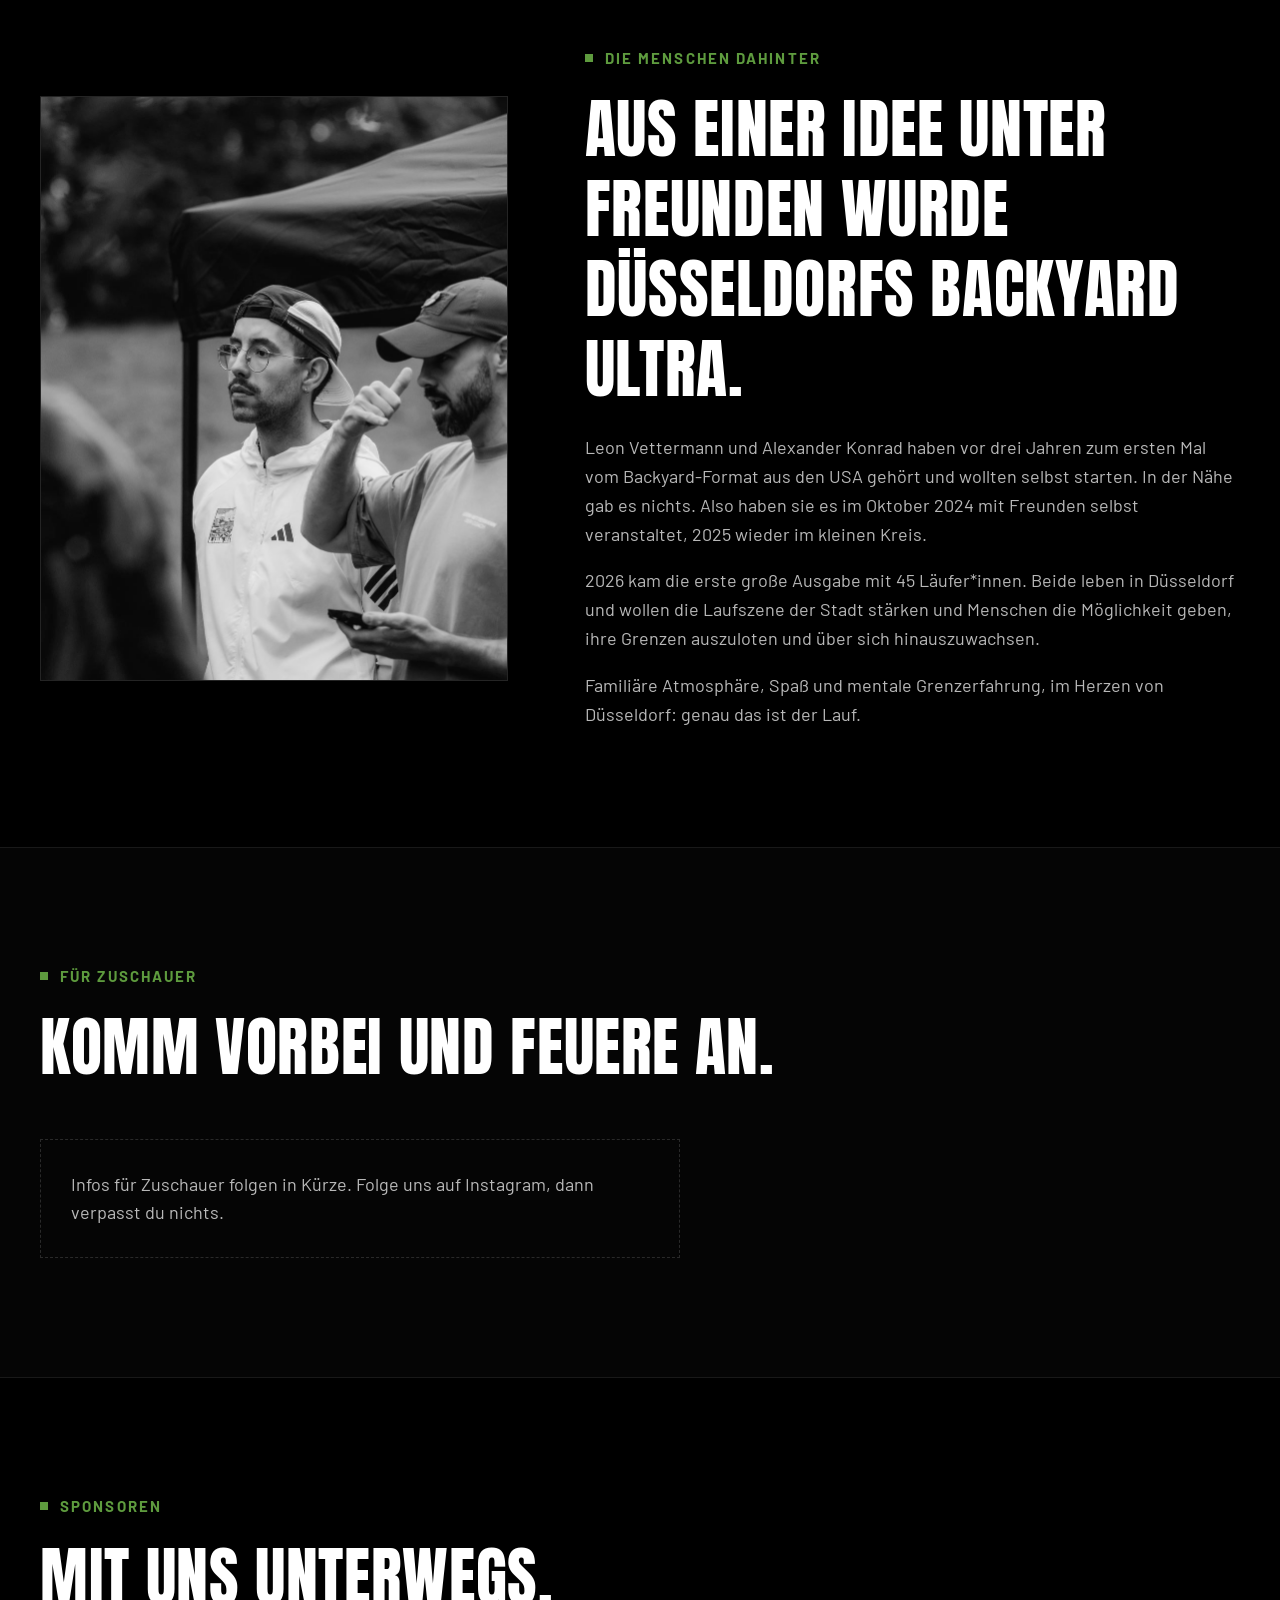
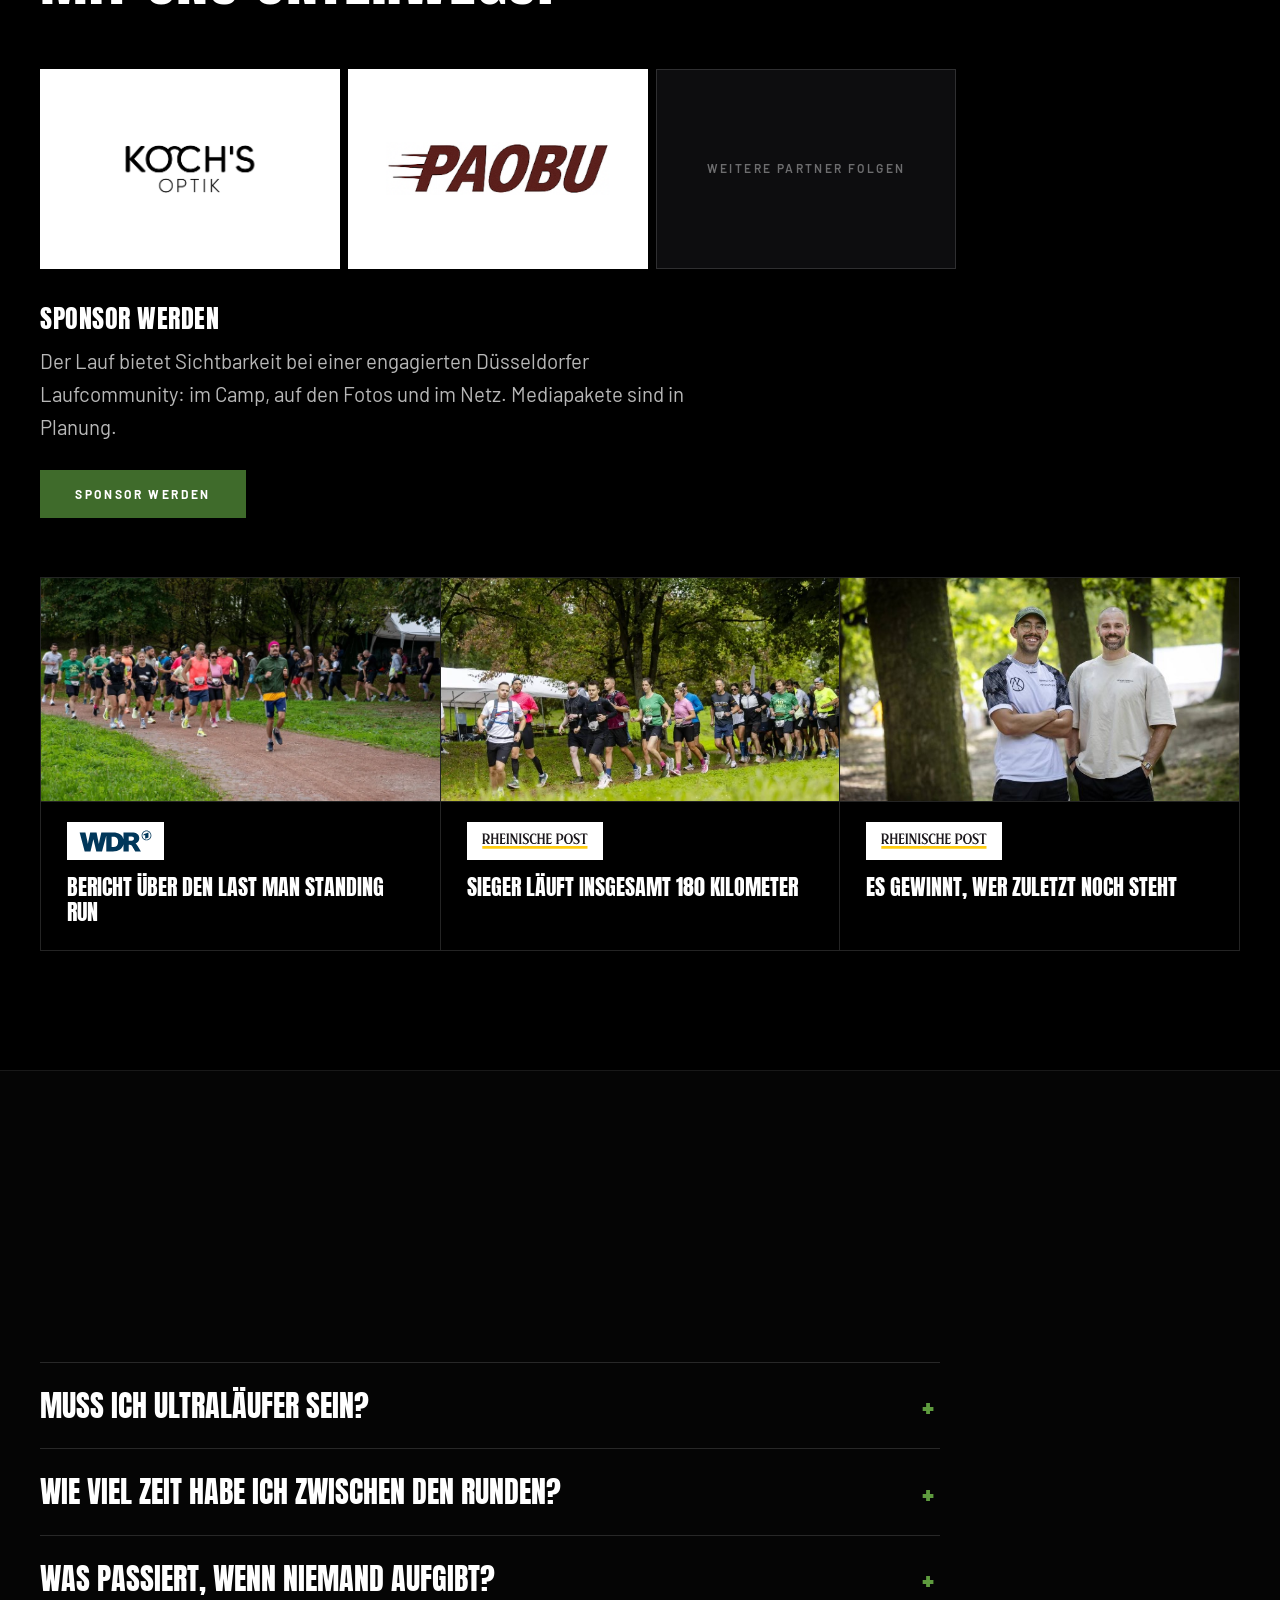
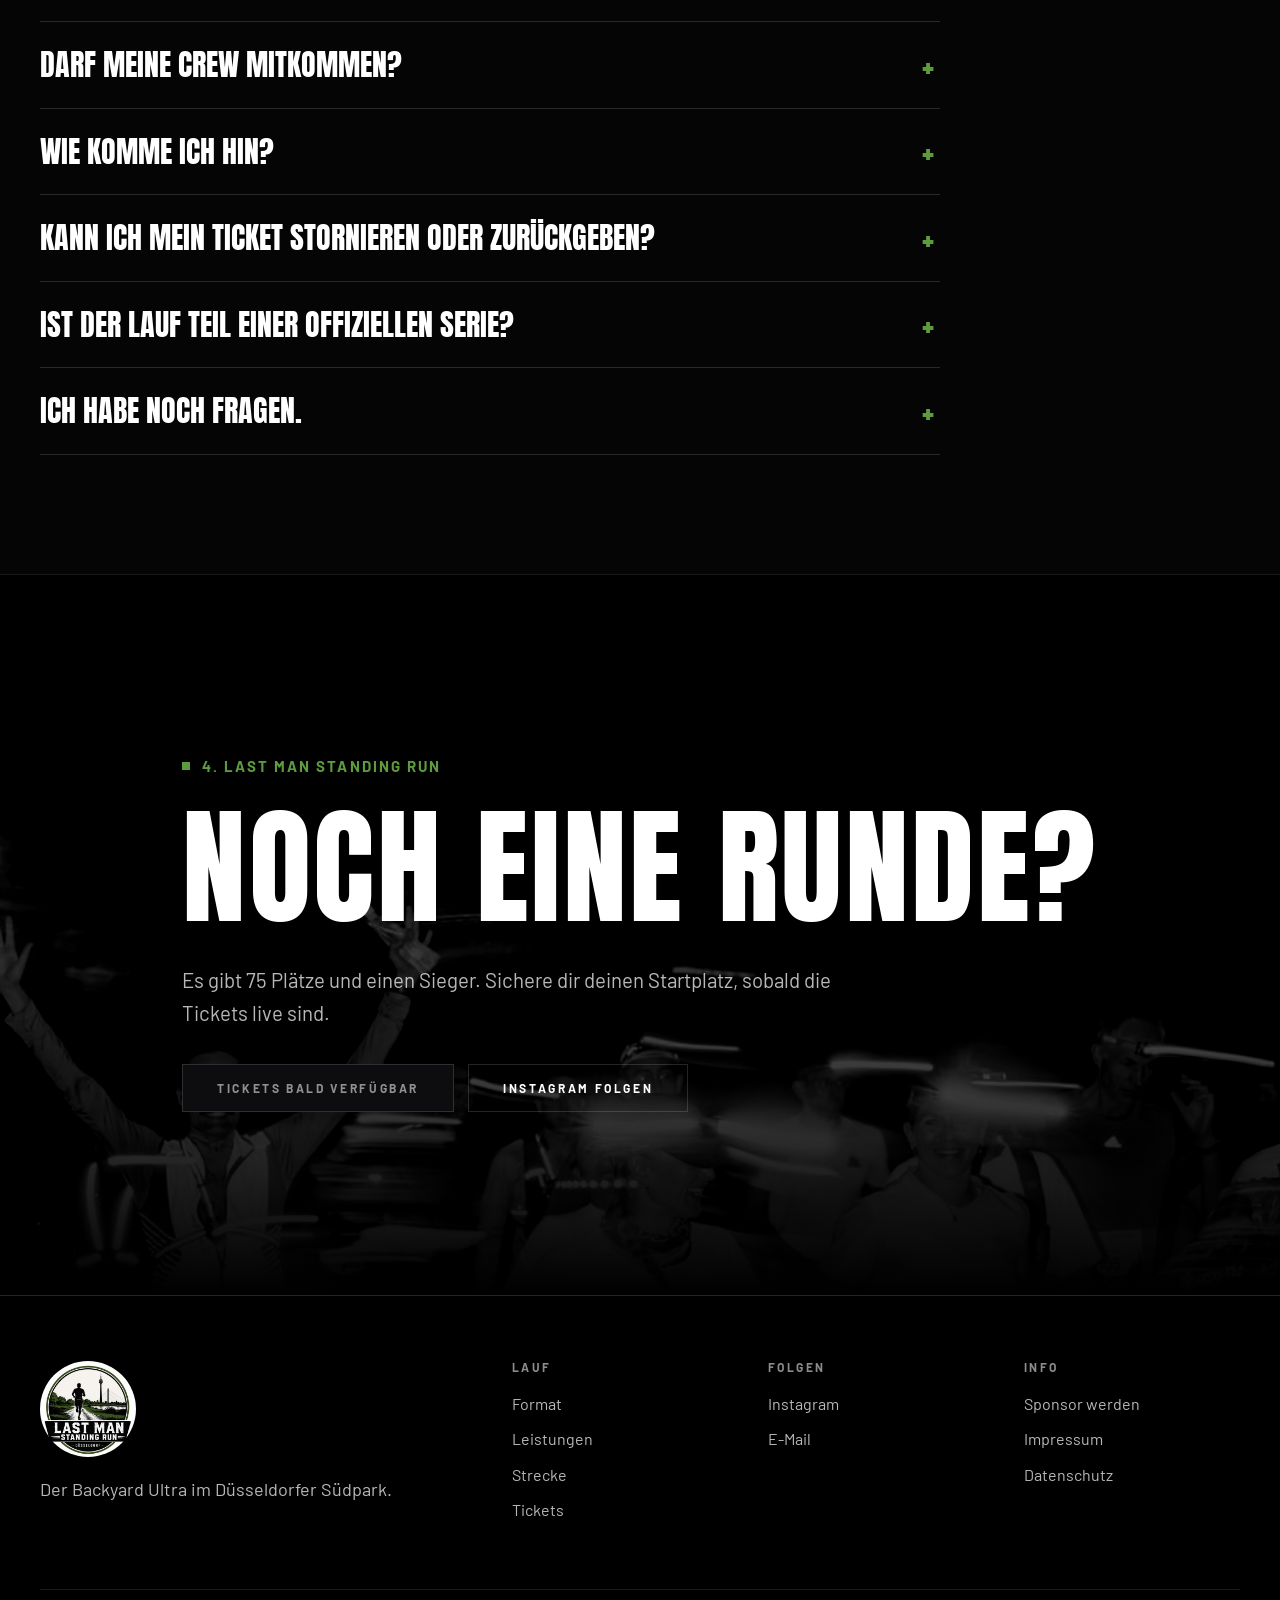
==== commit 0b8a00cb: "Recap-Reihenfolge, Texte, Partnerlogo zentriert Co-Authored-By: Claude Sonnet 5.5 <noreply@anthropic" ====
--- a/index.html
+++ b/index.html
@@ -151,7 +151,7 @@
     <div class="sec-head reveal">
       <div class="kicker">Für wen ist das?</div>
       <h2>Du musst kein Ultraläufer sein.</h2>
-      <p class="lead">Wer über sich und seine eigenen Grenzen hinauswachsen will, ist hier genau richtig! Mit 6 km sind wir etwas kürzer als die meisten Backyard Ultras. Dadurch können auch unerfahrene Athlet*innen ihren ersten Halbmarathon oder sogar die Volldistanz schaffen. Es zählt nur eins: Geh an dein Limit und wachs über dich hinaus!</p>
+      <p class="lead">Wer über sich und seine eigenen Grenzen hinauswachsen will, ist hier genau richtig! Mit 6 km sind wir etwas kürzer als die meisten Backyard Ultras. Dadurch können auch unerfahrene Athlet*innen ihren ersten Halbmarathon oder sogar die Volldistanz schaffen. Es zählt nur eins: Geh an dein Limit und wachse über dich hinaus!</p>
     </div>
     <div class="cols3 reveal">
       <div><h3>Einsteigerfreundlich</h3><p>Kurze Runde, viel Zeit zur Erholung und Gleichgesinnte, die dich anschieben.</p></div>
@@ -270,13 +270,7 @@
             <tr><td>2024</td><td><span class="name">Alessandra Crognale</span><br><span class="label">Last Woman Standing</span></td><td>18</td><td>108 km</td></tr>
           </tbody>
         </table>
-      </div>
-      <p class="small-note">Strecke berechnet mit 6 km pro Runde.</p>
-    </div>
-    <figure class="group-photo reveal">
-      <img src="assets/img/eindruck-3.jpg" alt="Gruppenfoto der Teilnehmenden 2026 im Südpark" width="1800" height="1200" loading="lazy">
-      <figcaption>Das Starterfeld 2026</figcaption>
-    </figure>
+      </div>    </div>
 
   </div>
 </section>
@@ -305,6 +299,12 @@
     <figure><img src="assets/img/eindruck-6.jpg" alt="Eindruck vom Last Man Standing Run" width="933" height="1400" loading="lazy"></figure>
     <figure><img src="assets/img/eindruck-7.jpg" alt="Eindruck vom Last Man Standing Run" width="933" height="1400" loading="lazy"></figure>
   </div>
+  <div class="wrap">
+    <figure class="group-photo recap-photo reveal">
+      <img src="assets/img/eindruck-3.jpg" alt="Gruppenfoto der Teilnehmenden 2026 im Südpark" width="1800" height="1200" loading="lazy">
+      <figcaption>Das Starterfeld 2026</figcaption>
+    </figure>
+  </div>
 </section>
 
 <!-- Regeln -->
@@ -344,7 +344,6 @@
       <div class="ticket"><span class="label">Regular · 55 Plätze</span><div class="price">100<small> €</small></div><p>Das Teilnahmeticket nach den Early-Bird-Plätzen.</p><a class="btn" href="#tickets" aria-disabled="true" tabindex="-1">Tickets werden bald veröffentlicht</a></div>
       <div class="ticket"><span class="label">Add-on · 12 Stück</span><div class="price">+10<small> €</small></div><p>Pavillon-Ticket: 3 × 3 m Stellfläche für dein Team, nur mit Teilnahmeticket.</p><a class="btn" href="#tickets" aria-disabled="true" tabindex="-1">Tickets werden bald veröffentlicht</a></div>
     </div>
-    <p class="pay-note">Der Verkauf läuft über Ticket Tailor, bezahlen kannst du per Karte (Stripe) oder per Überweisung. Stornoregeln findest du in den AGB.</p>
   </div>
 </section>
 
@@ -384,7 +383,7 @@
     </div>
     <div class="sponsor-row reveal">
       <div class="sponsor"><img src="assets/img/kochs-optik.png" alt="Koch’s Optik" width="300" height="300" loading="lazy"></div>
-      <div class="sponsor"><img src="assets/img/paobu.png" alt="PAOBU" width="670" height="190" loading="lazy"></div>
+      <div class="sponsor"><img class="paobu" src="assets/img/paobu.png" alt="PAOBU" width="596" height="143" loading="lazy"></div>
       <div class="sponsor empty">Weitere Partner folgen</div>
     </div>
     <h3 style="margin-bottom:12px" class="reveal">Sponsor werden</h3>
@@ -411,7 +410,7 @@
       <details><summary>Was passiert, wenn niemand aufgibt?</summary><p>Nach Runde 59 entscheidet Runde 60, der „Loop of Glory“. Wer sie am schnellsten beendet, gewinnt.</p></details>
       <details><summary>Darf meine Crew mitkommen?</summary><p>Nur begrenzt. Es gibt 12 Pavillon-Tickets, alle anderen nutzen die Athlete Zone. Zuschauer haben eine Besucherzone am Basis Camp.</p></details>
       <details><summary>Wie komme ich hin?</summary><p>Mit dem ÖPNV bis Haltestelle Südpark, danach ca. 200 m zu Fuß. Parkplätze in der Straße „In den Großen Banden“ sind kostenlos, aber begrenzt.</p></details>
-      <details><summary>Kann ich mein Ticket zurückgeben?</summary><p>Bereits erworbene Tickets können nicht erstattet werden. Du kannst sie aber an eine dritte Person übertragen, z. B. privat oder in der WhatsApp-Community.</p></details>
+      <details><summary>Kann ich mein Ticket stornieren oder zurückgeben?</summary><p>Bereits erworbene Tickets können nicht erstattet werden. Du kannst sie aber an eine dritte Person übertragen, z. B. privat oder in der WhatsApp-Community.</p></details>
       <details><summary>Ist der Lauf Teil einer offiziellen Serie?</summary><p>Nein. Der Last Man Standing Run ist ein eigenständiges Event aus Düsseldorf und nicht offiziell in die internationale Backyard-Ultra-Szene eingebunden.</p></details>
       <details><summary>Ich habe noch Fragen.</summary><p>Schreib uns eine DM auf Instagram (<a href="https://www.instagram.com/lastmanstandingrun" rel="noopener" target="_blank" style="color:var(--accent)">@lastmanstandingrun</a>) oder eine Mail an <a href="mailto:lastmanstandingrun@gmail.com" style="color:var(--accent)">lastmanstandingrun@gmail.com</a>.</p></details>
     </div>
--- a/css/style.css
+++ b/css/style.css
@@ -191,6 +191,7 @@
 table.results tr.top td:first-child{box-shadow:inset 3px 0 0 var(--accent);color:var(--accent)}
 .result-wrap{overflow-x:auto}
 .group-photo{margin-top:var(--head-gap);position:relative;border:1px solid var(--line)}
+.recap-photo{margin:28px auto 0}
 .group-photo img{width:100%;aspect-ratio:16/9;object-fit:cover}
 .group-photo figcaption{position:absolute;left:0;bottom:0;right:0;padding:60px 24px 22px;background:linear-gradient(transparent,rgba(0,0,0,.92));font:700 12px/1.3 var(--body);letter-spacing:.2em;text-transform:uppercase}
 .press{margin-top:var(--head-gap);display:grid;grid-template-columns:repeat(3,1fr);border-top:1px solid var(--line);border-left:1px solid var(--line)}
@@ -253,6 +254,7 @@
 .sponsor-row{display:flex;flex-wrap:wrap;gap:8px;margin-bottom:34px}
 .sponsor{width:min(100%,300px);aspect-ratio:3/2;display:flex;align-items:center;justify-content:center;border:1px solid var(--line);background:#fff;padding:12px}
 .sponsor img{max-height:100%;object-fit:contain}
+.sponsor img.paobu{width:82%;height:auto}
 .sponsor.empty{background:var(--card);color:var(--faint);font:600 12px/1.4 var(--body);letter-spacing:.2em;text-transform:uppercase;text-align:center}
 
 /* FAQ */
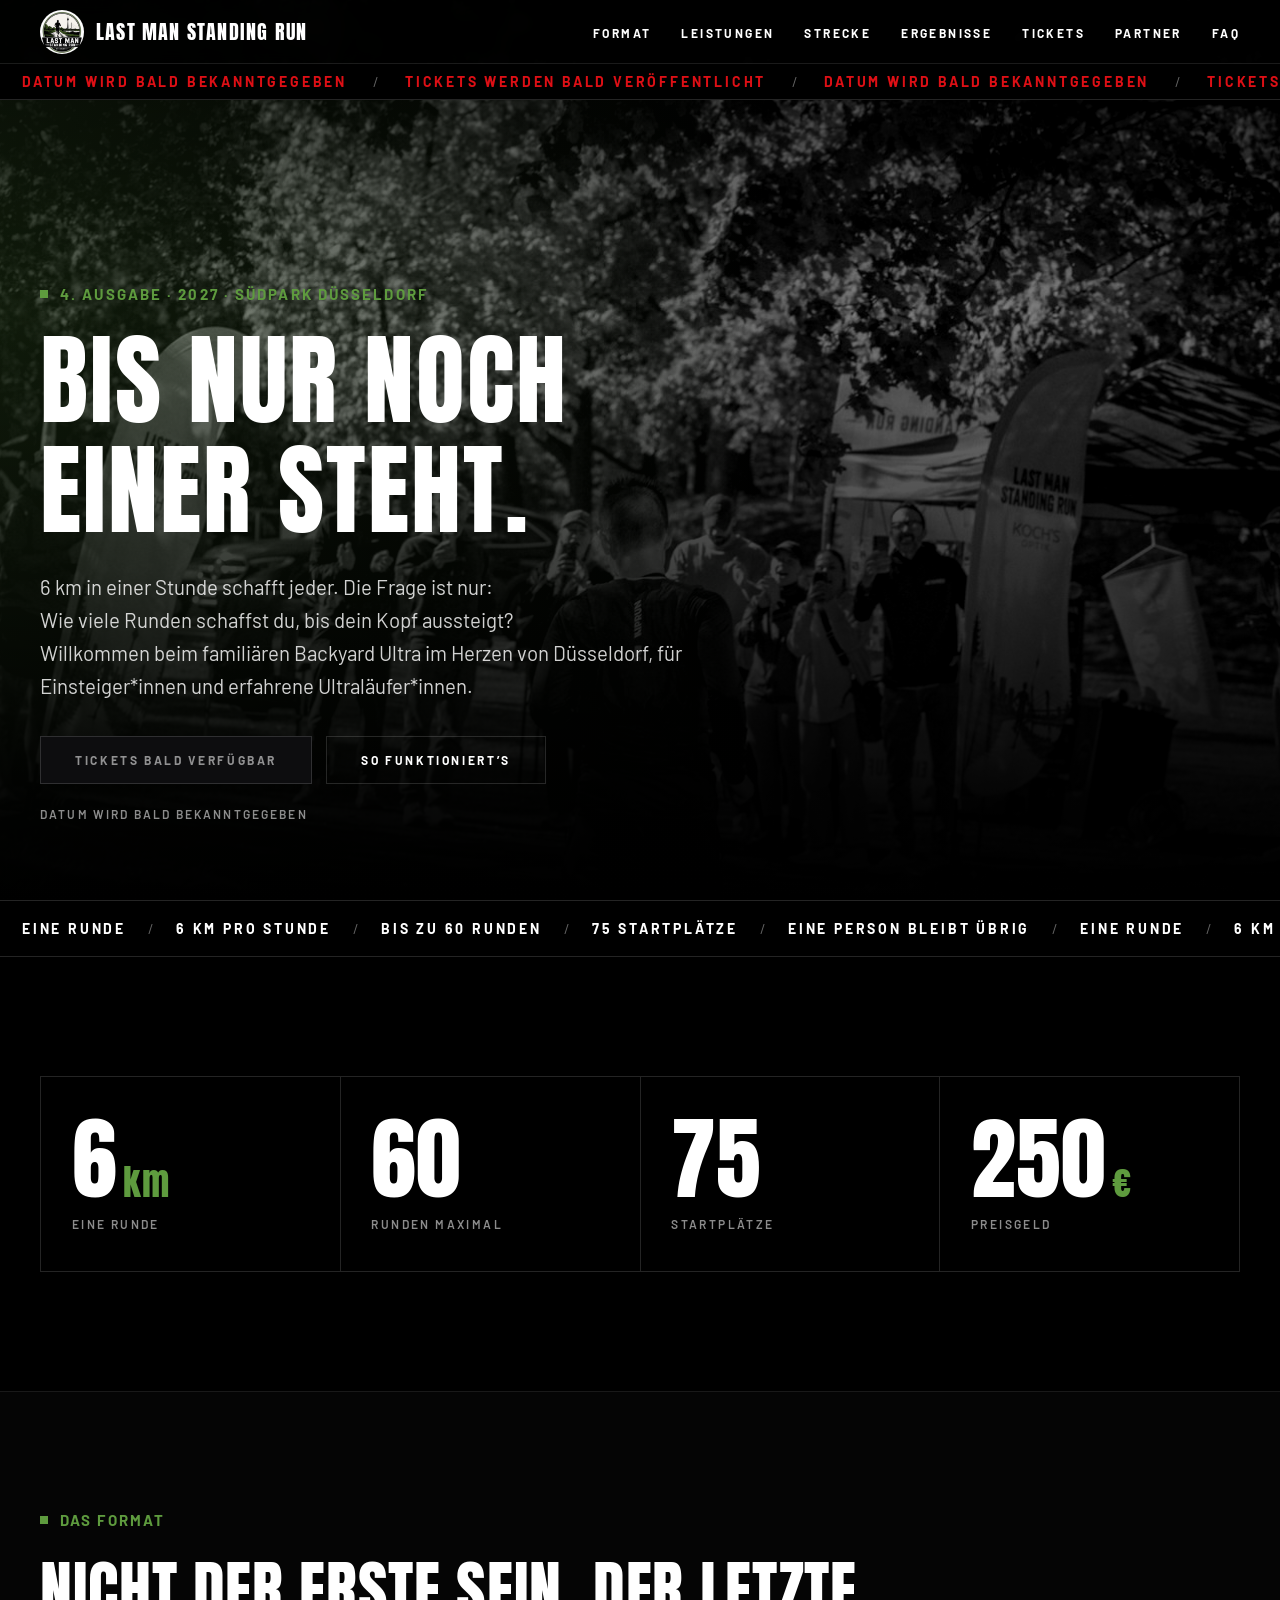
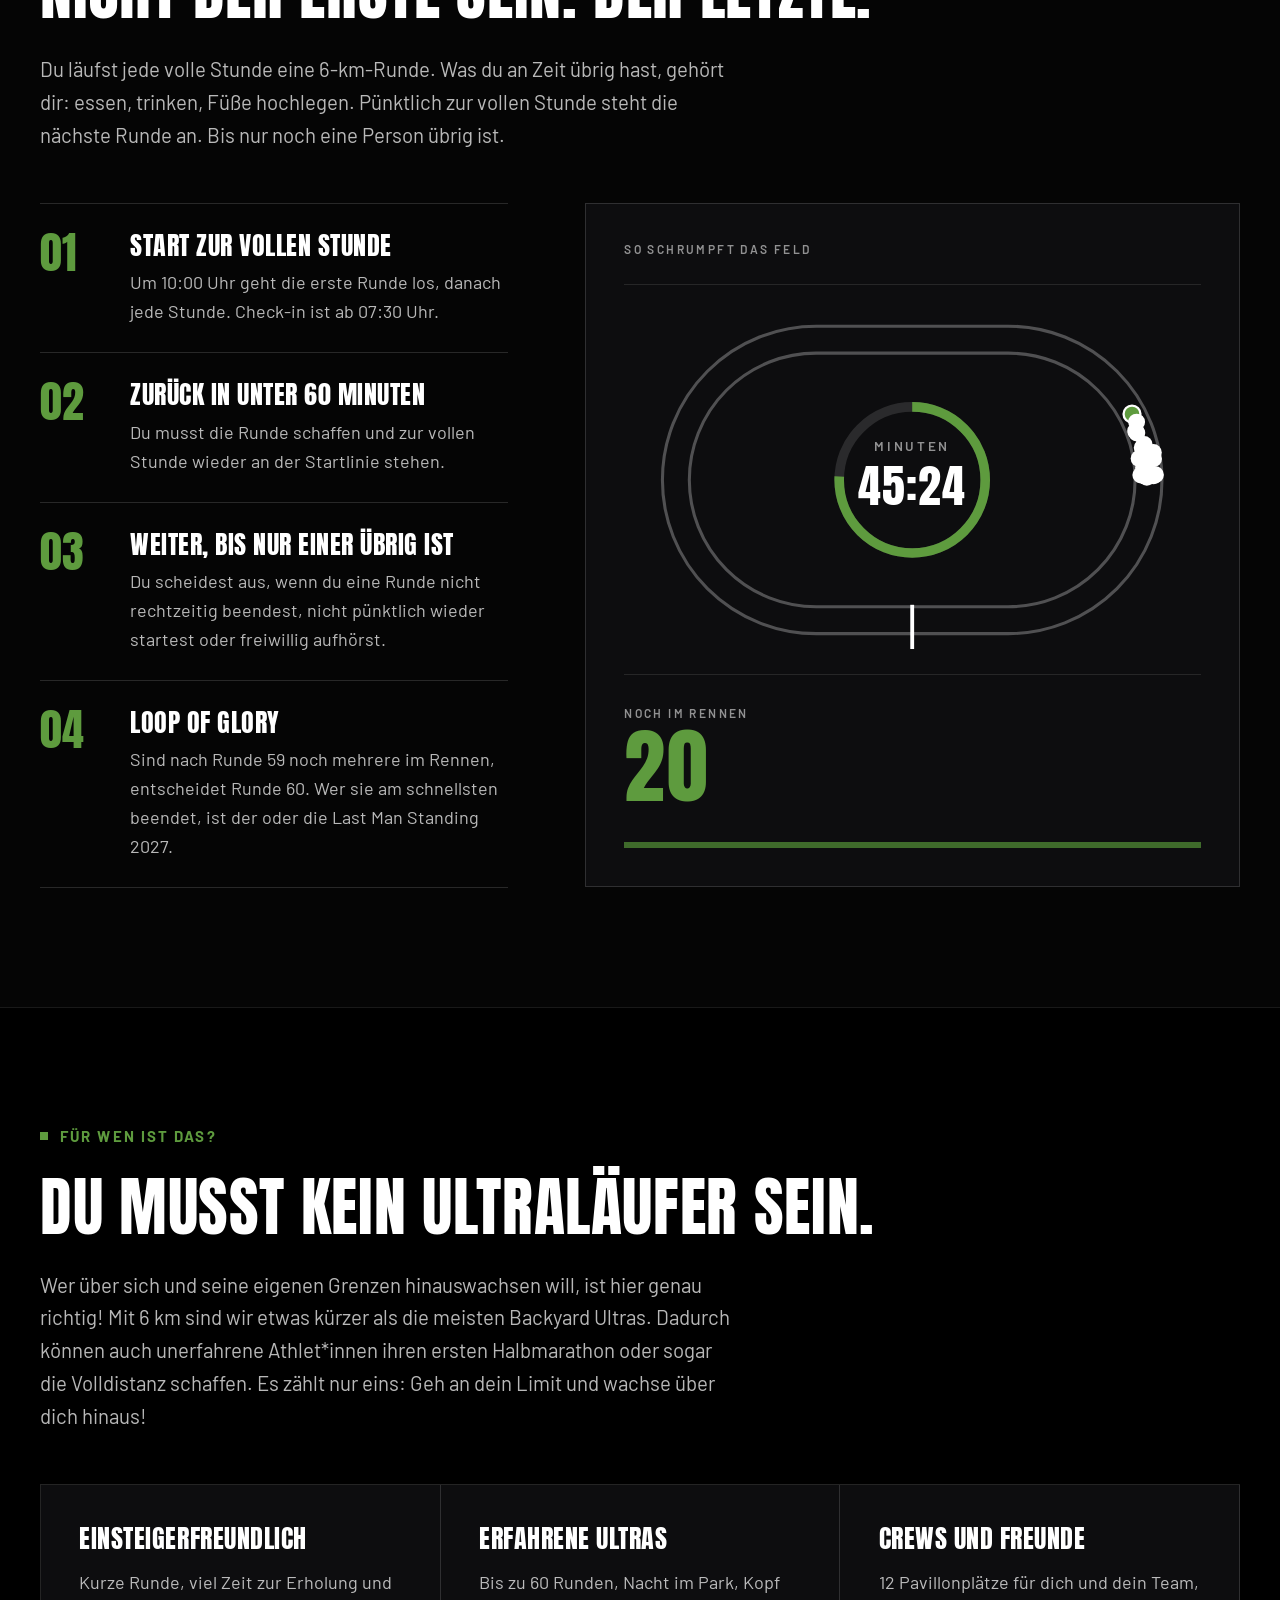
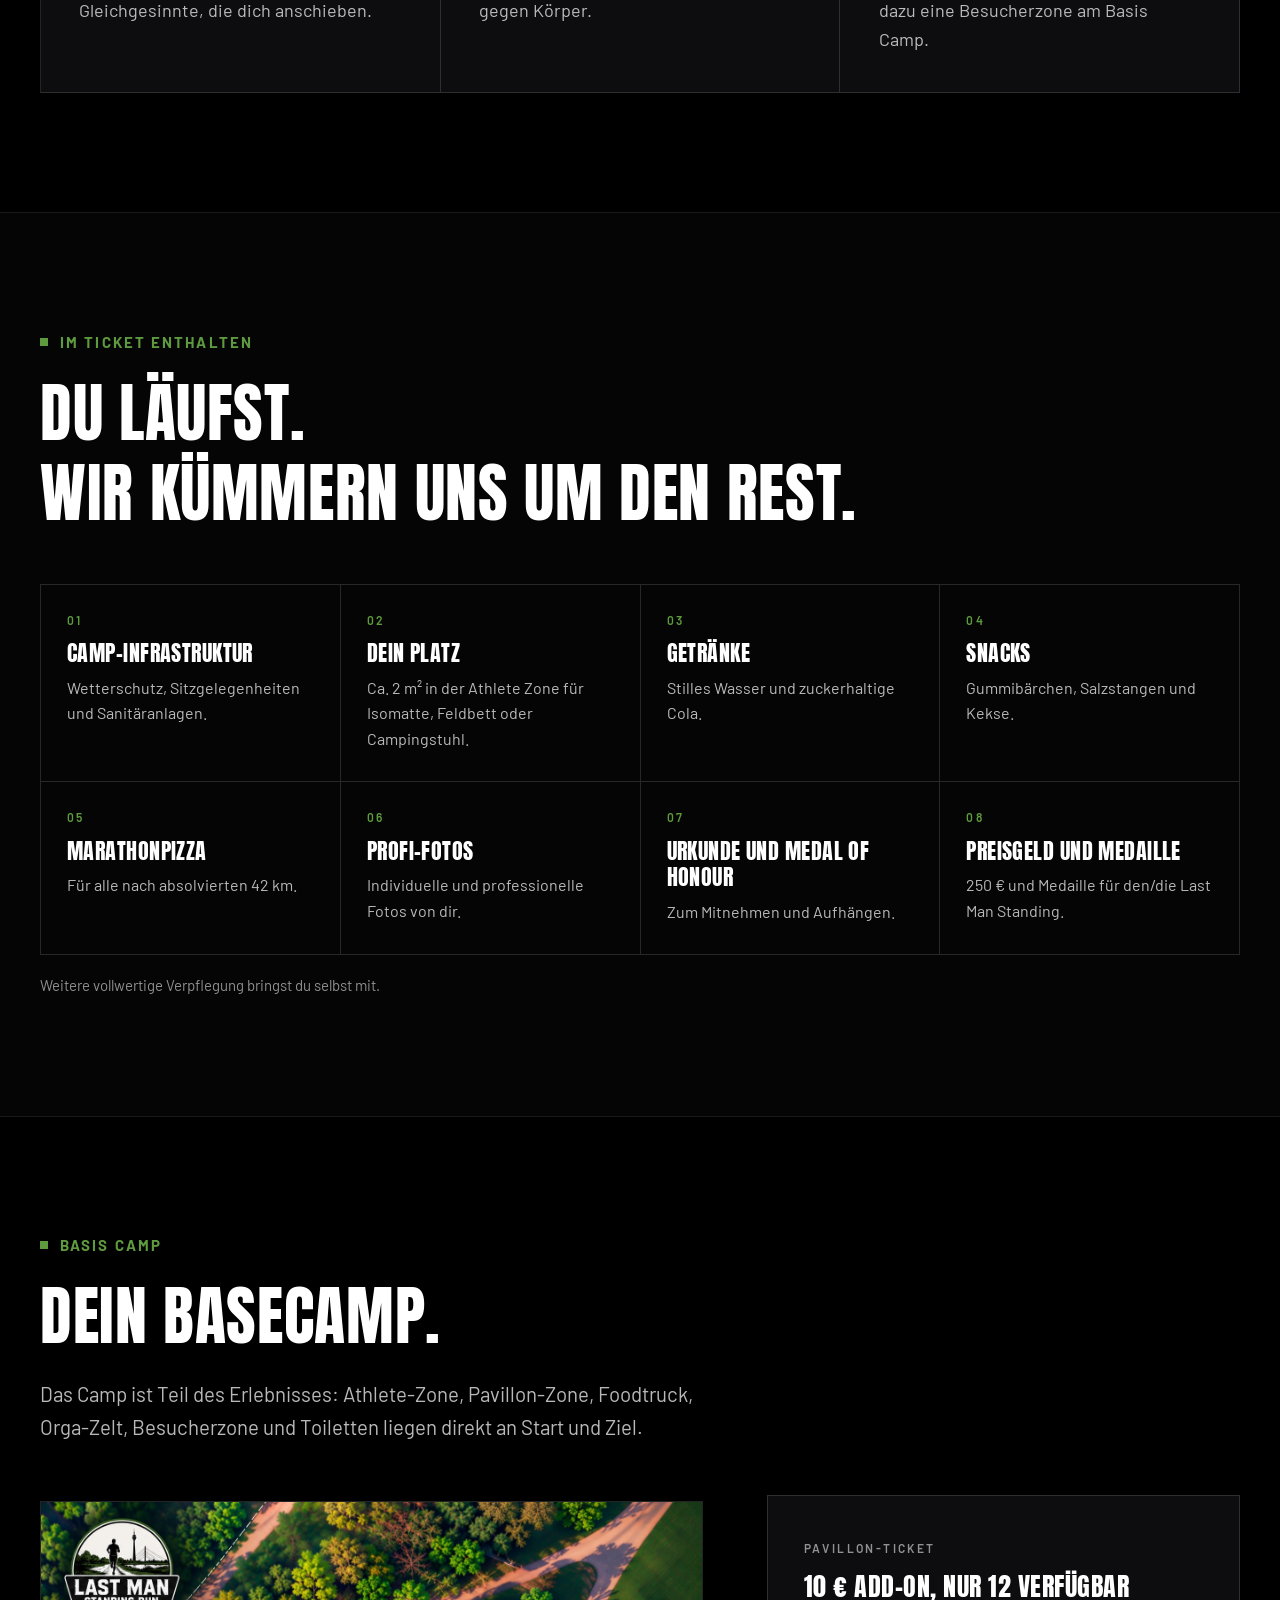
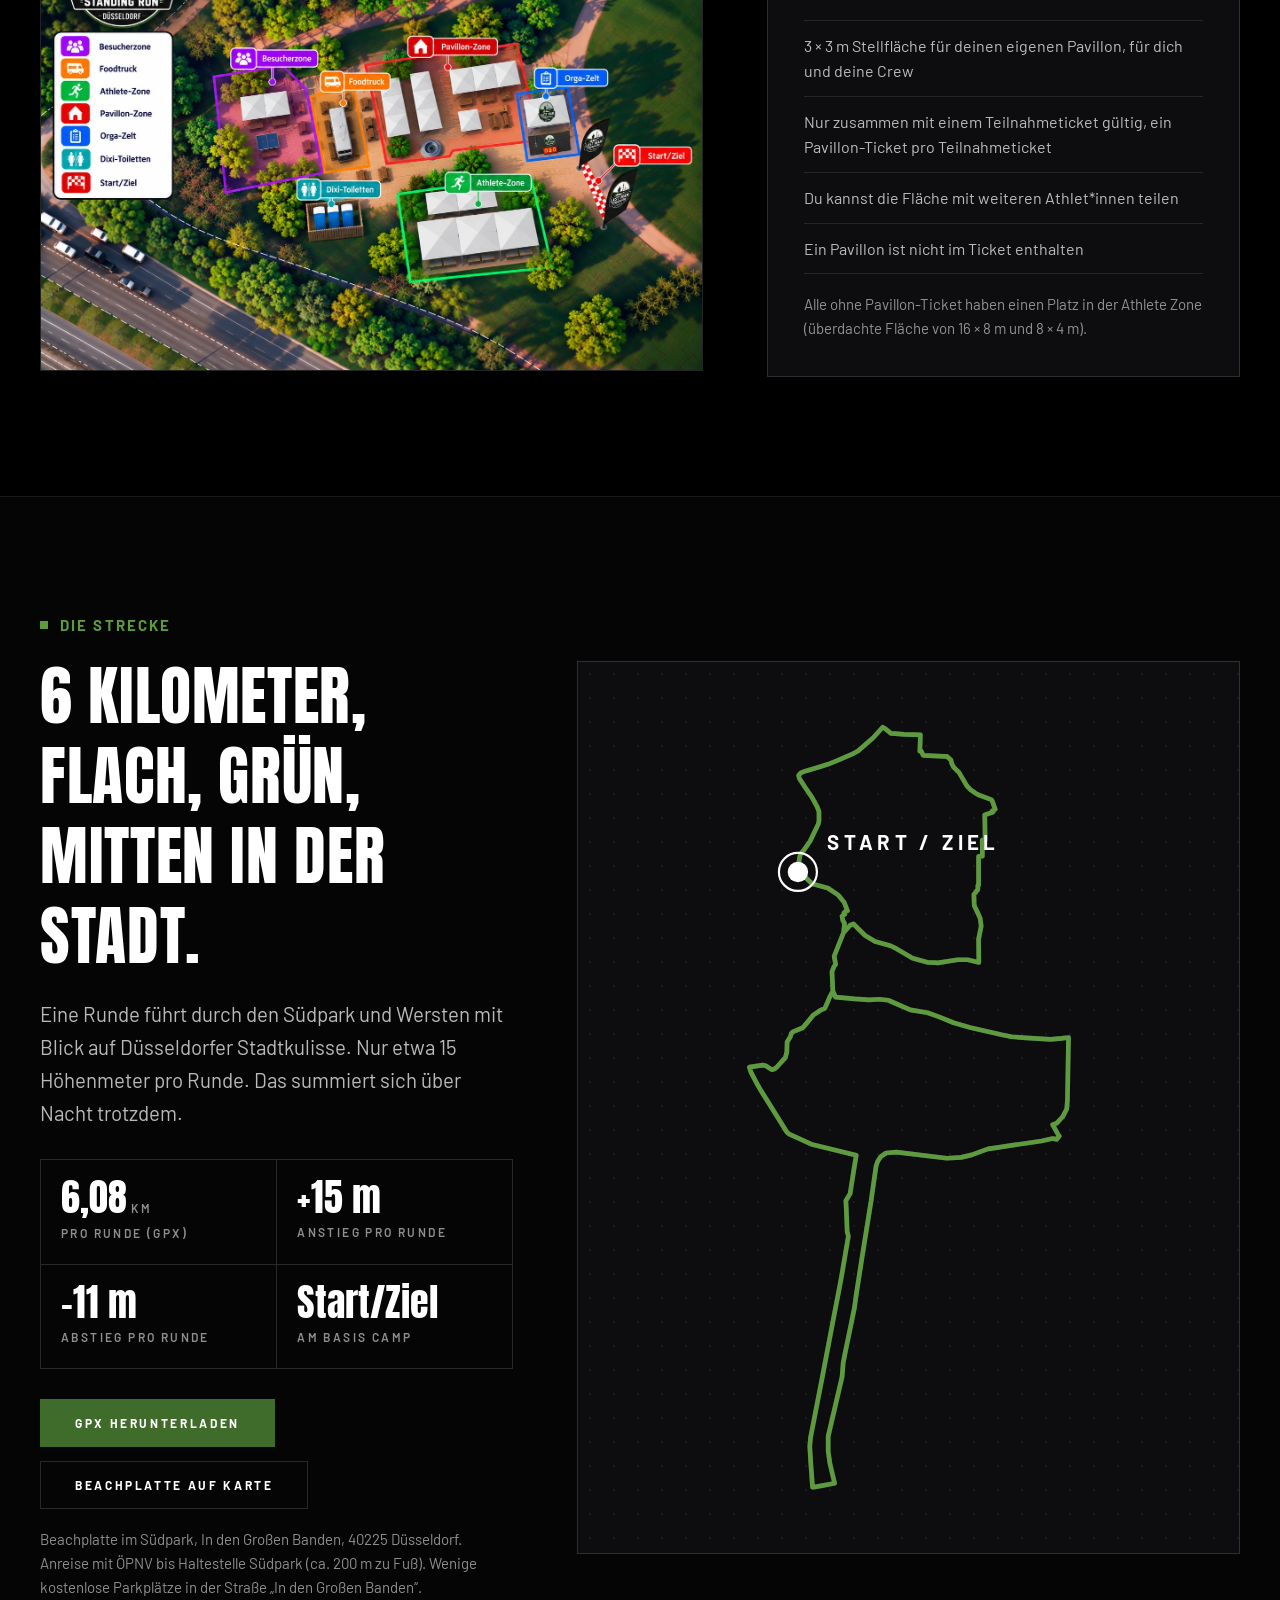
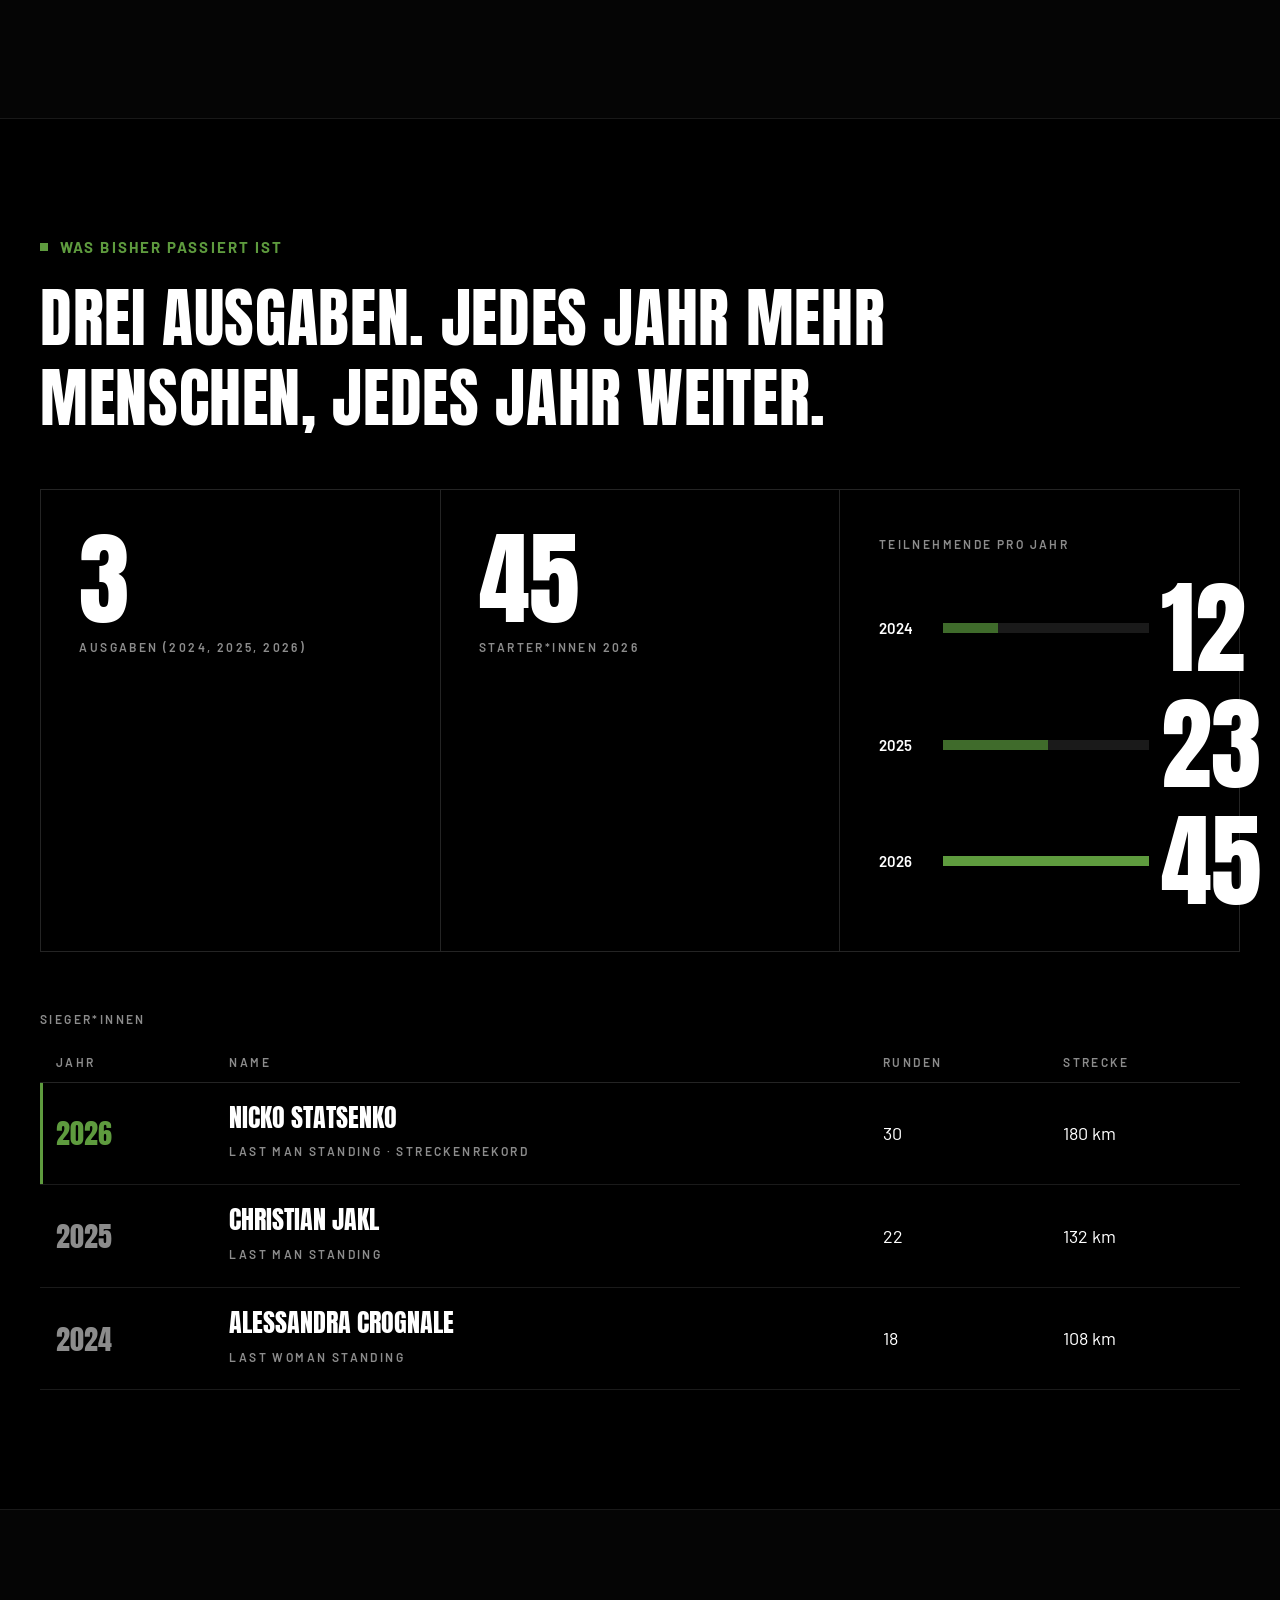
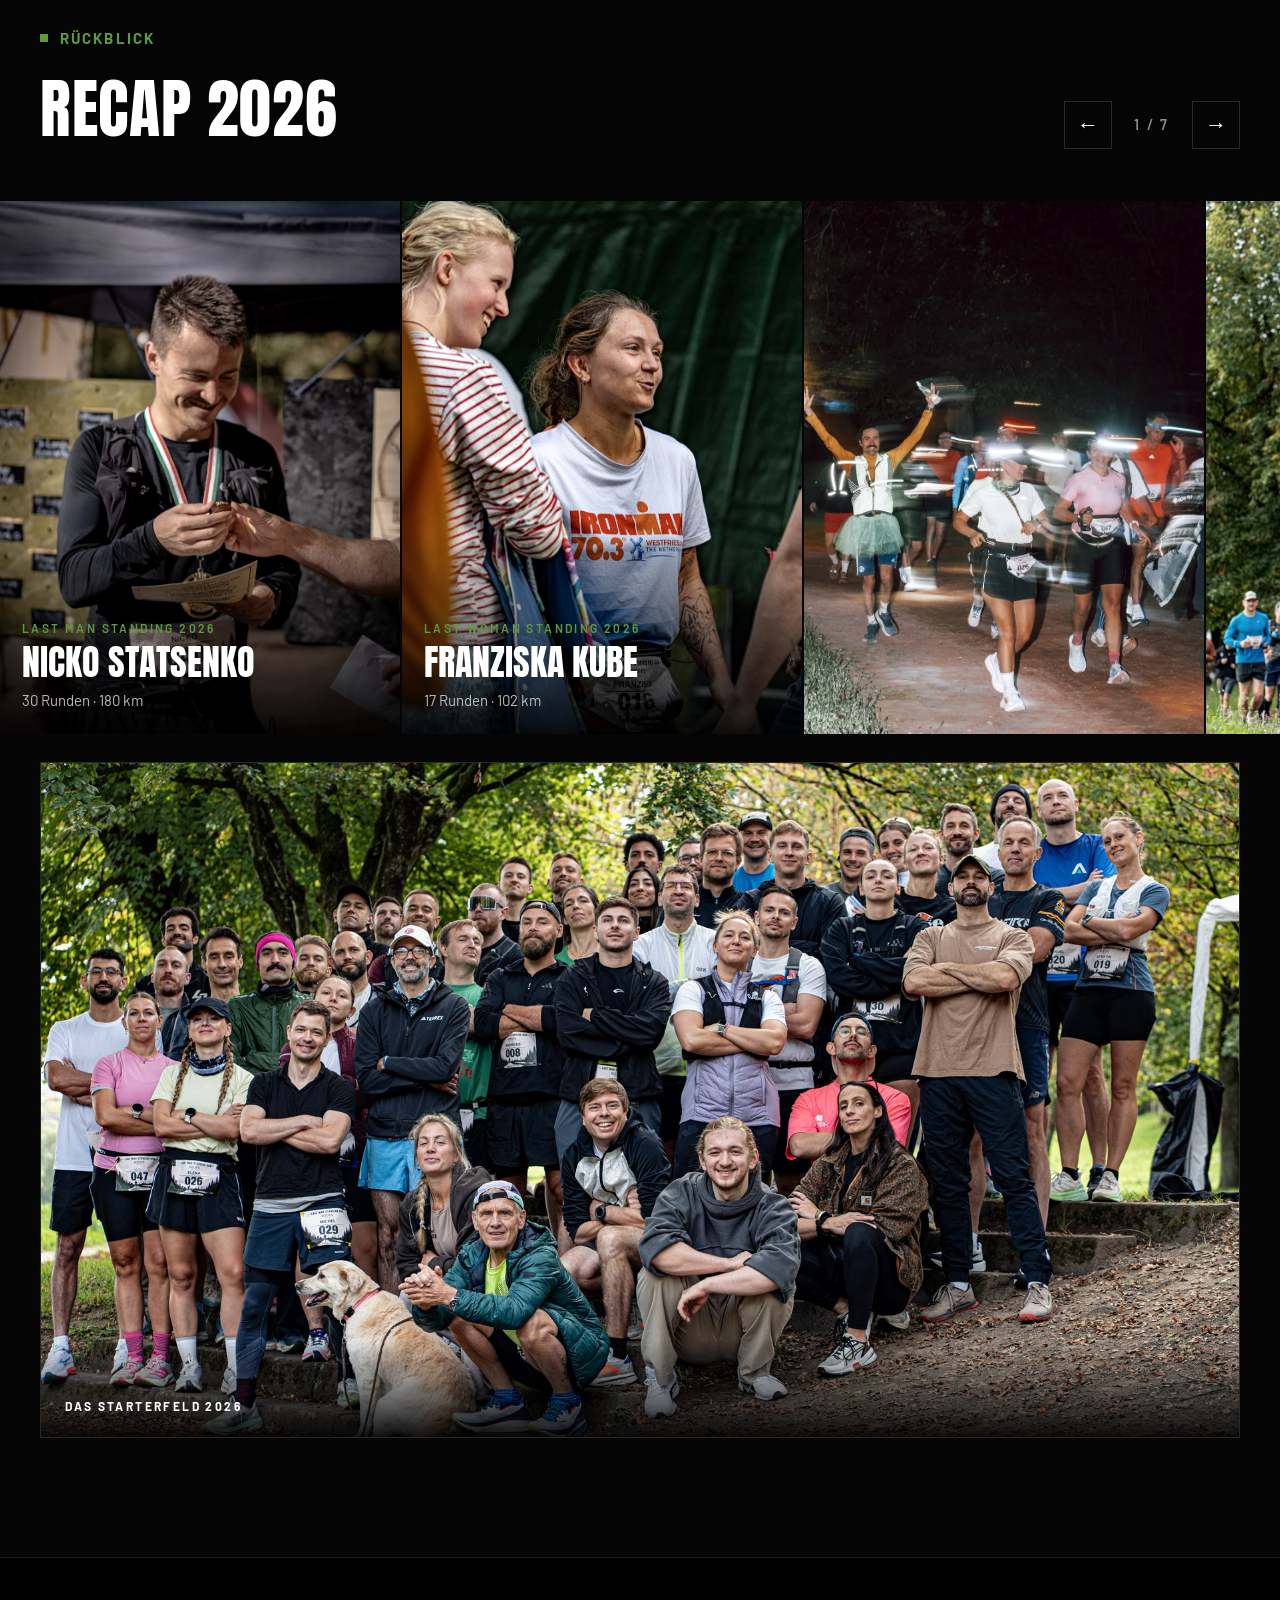
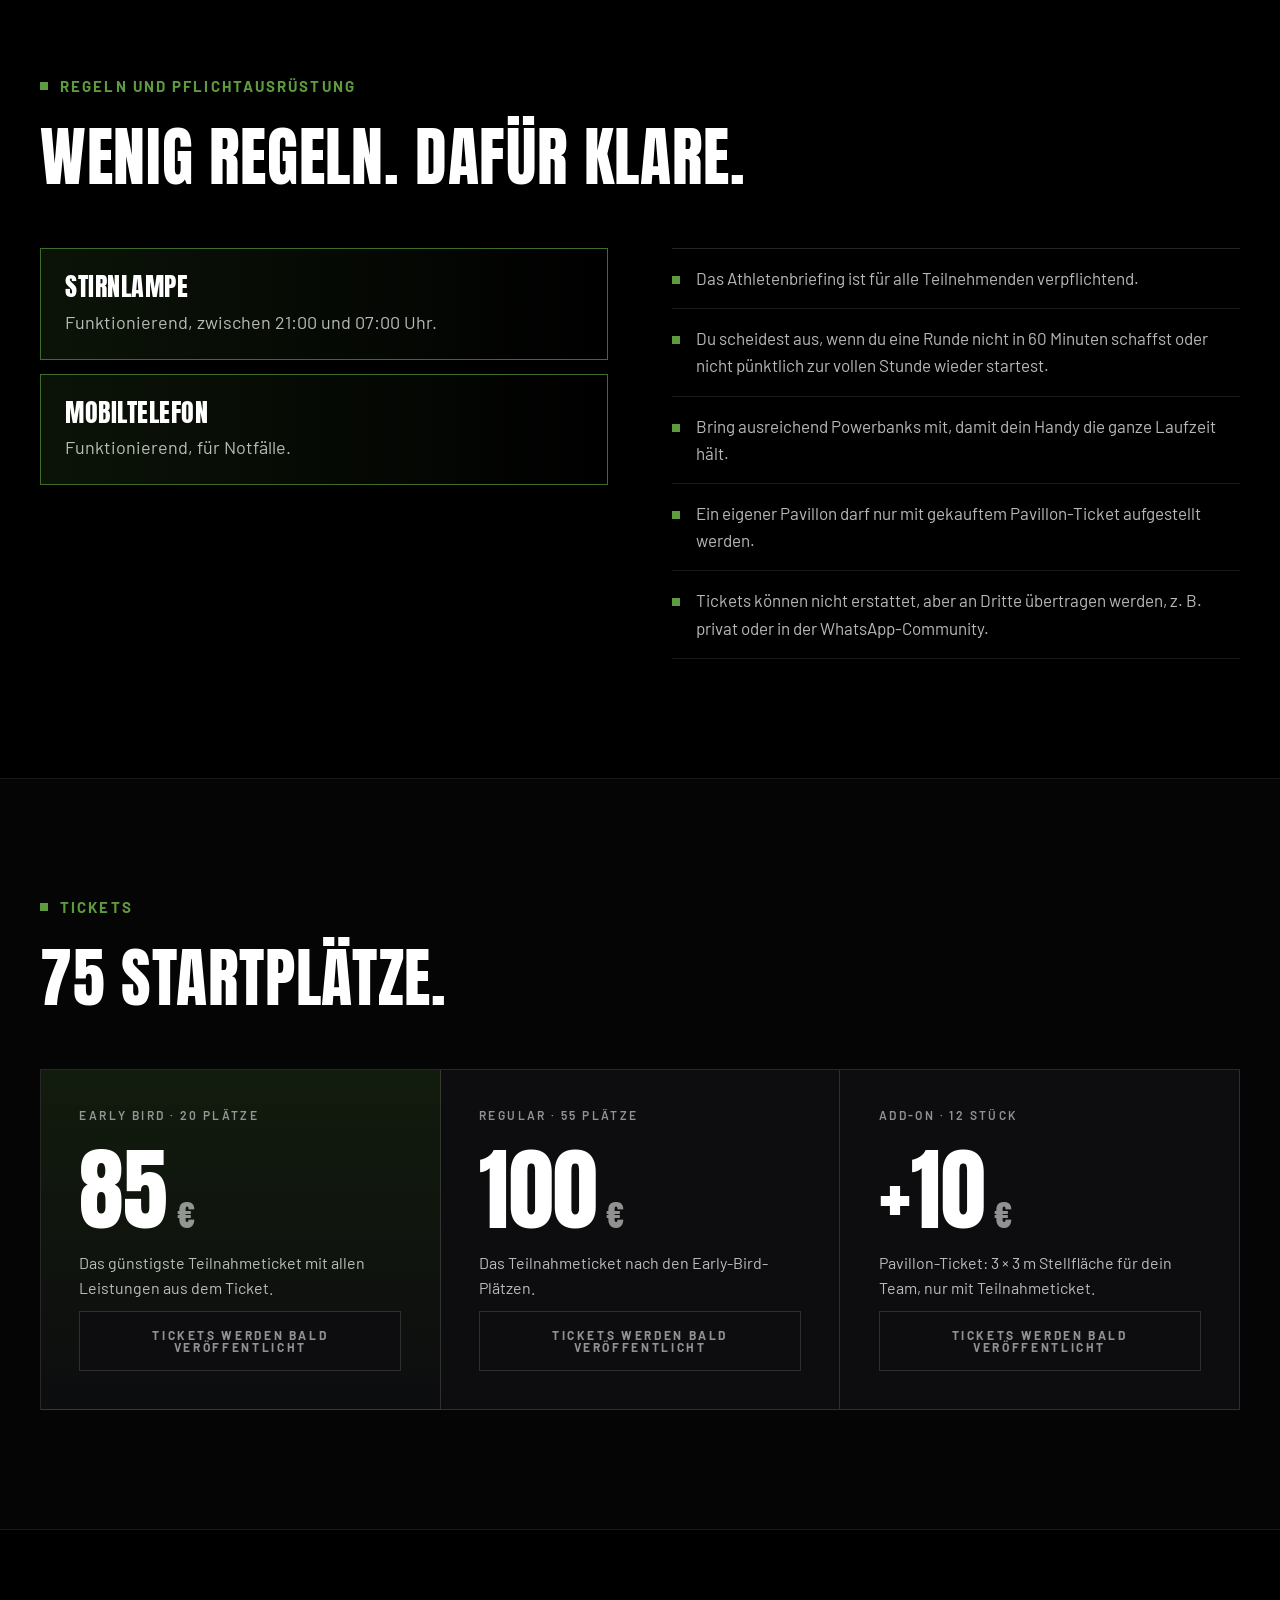
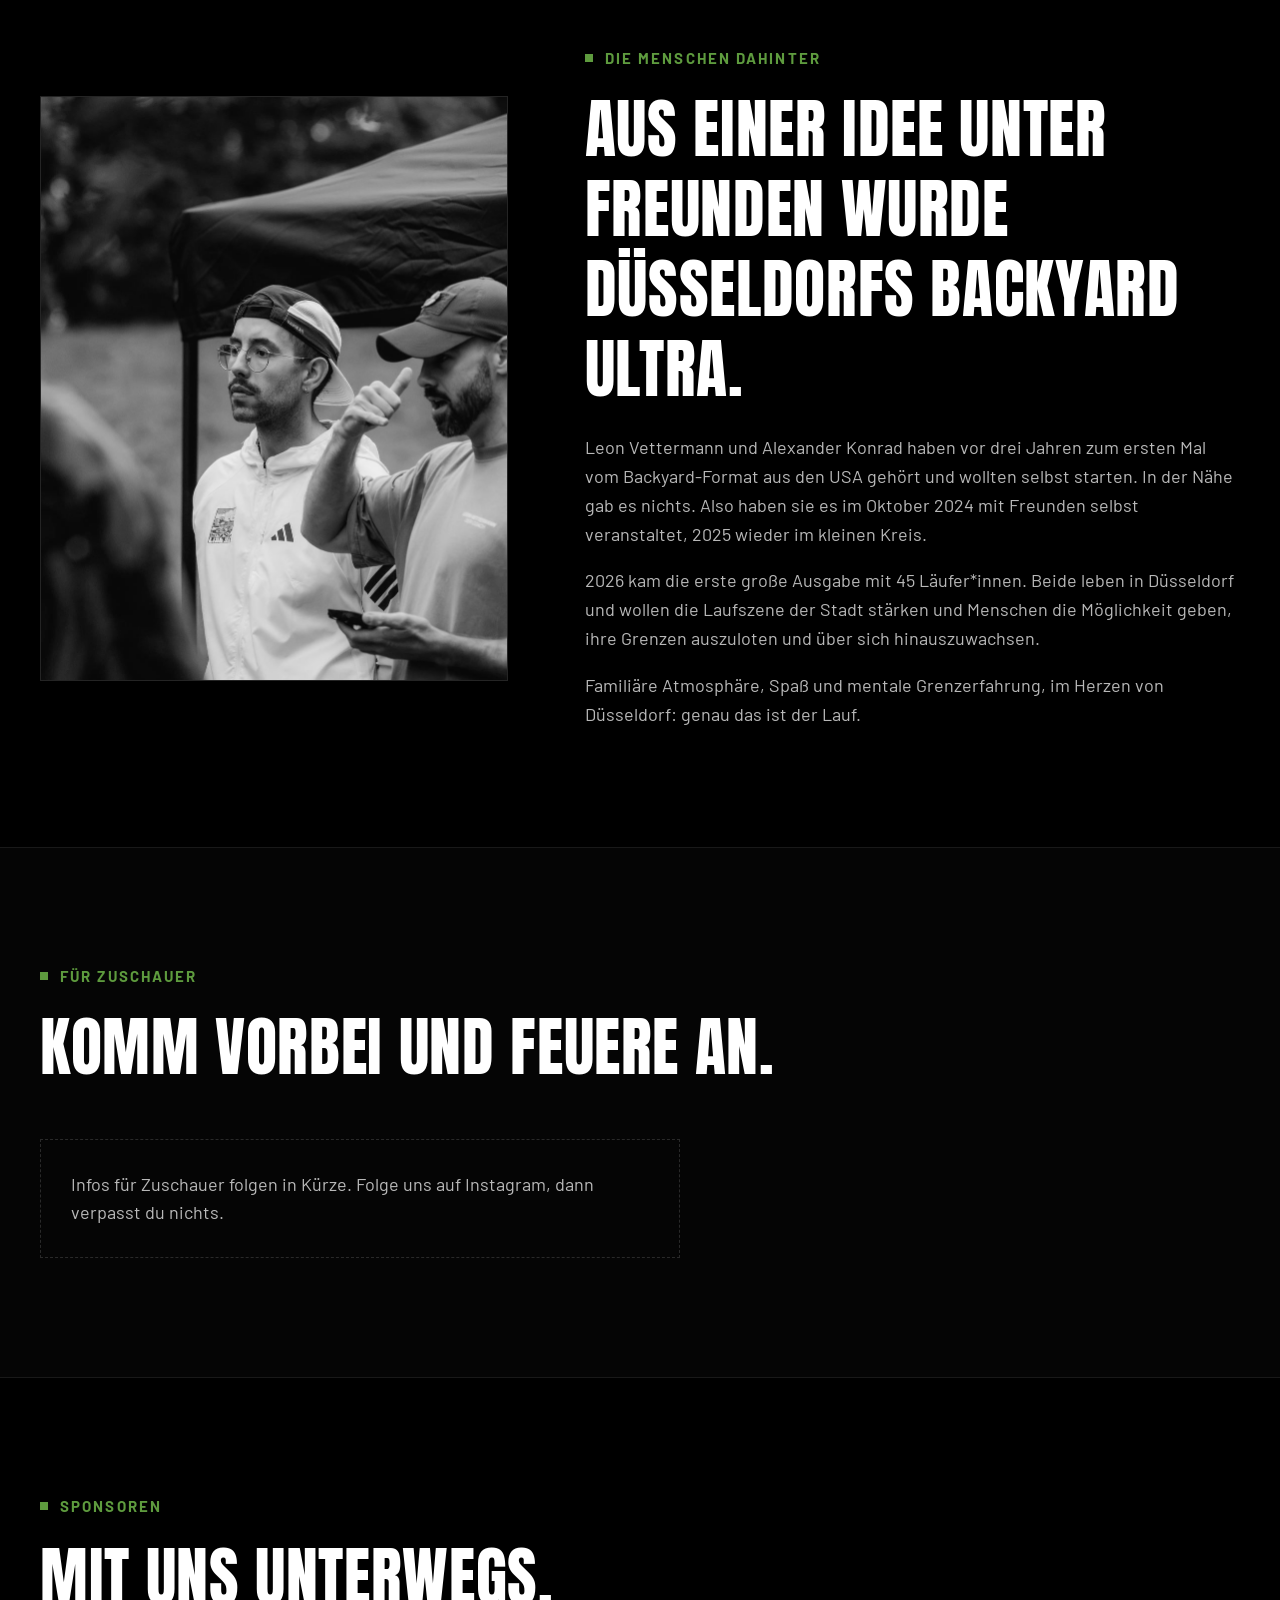
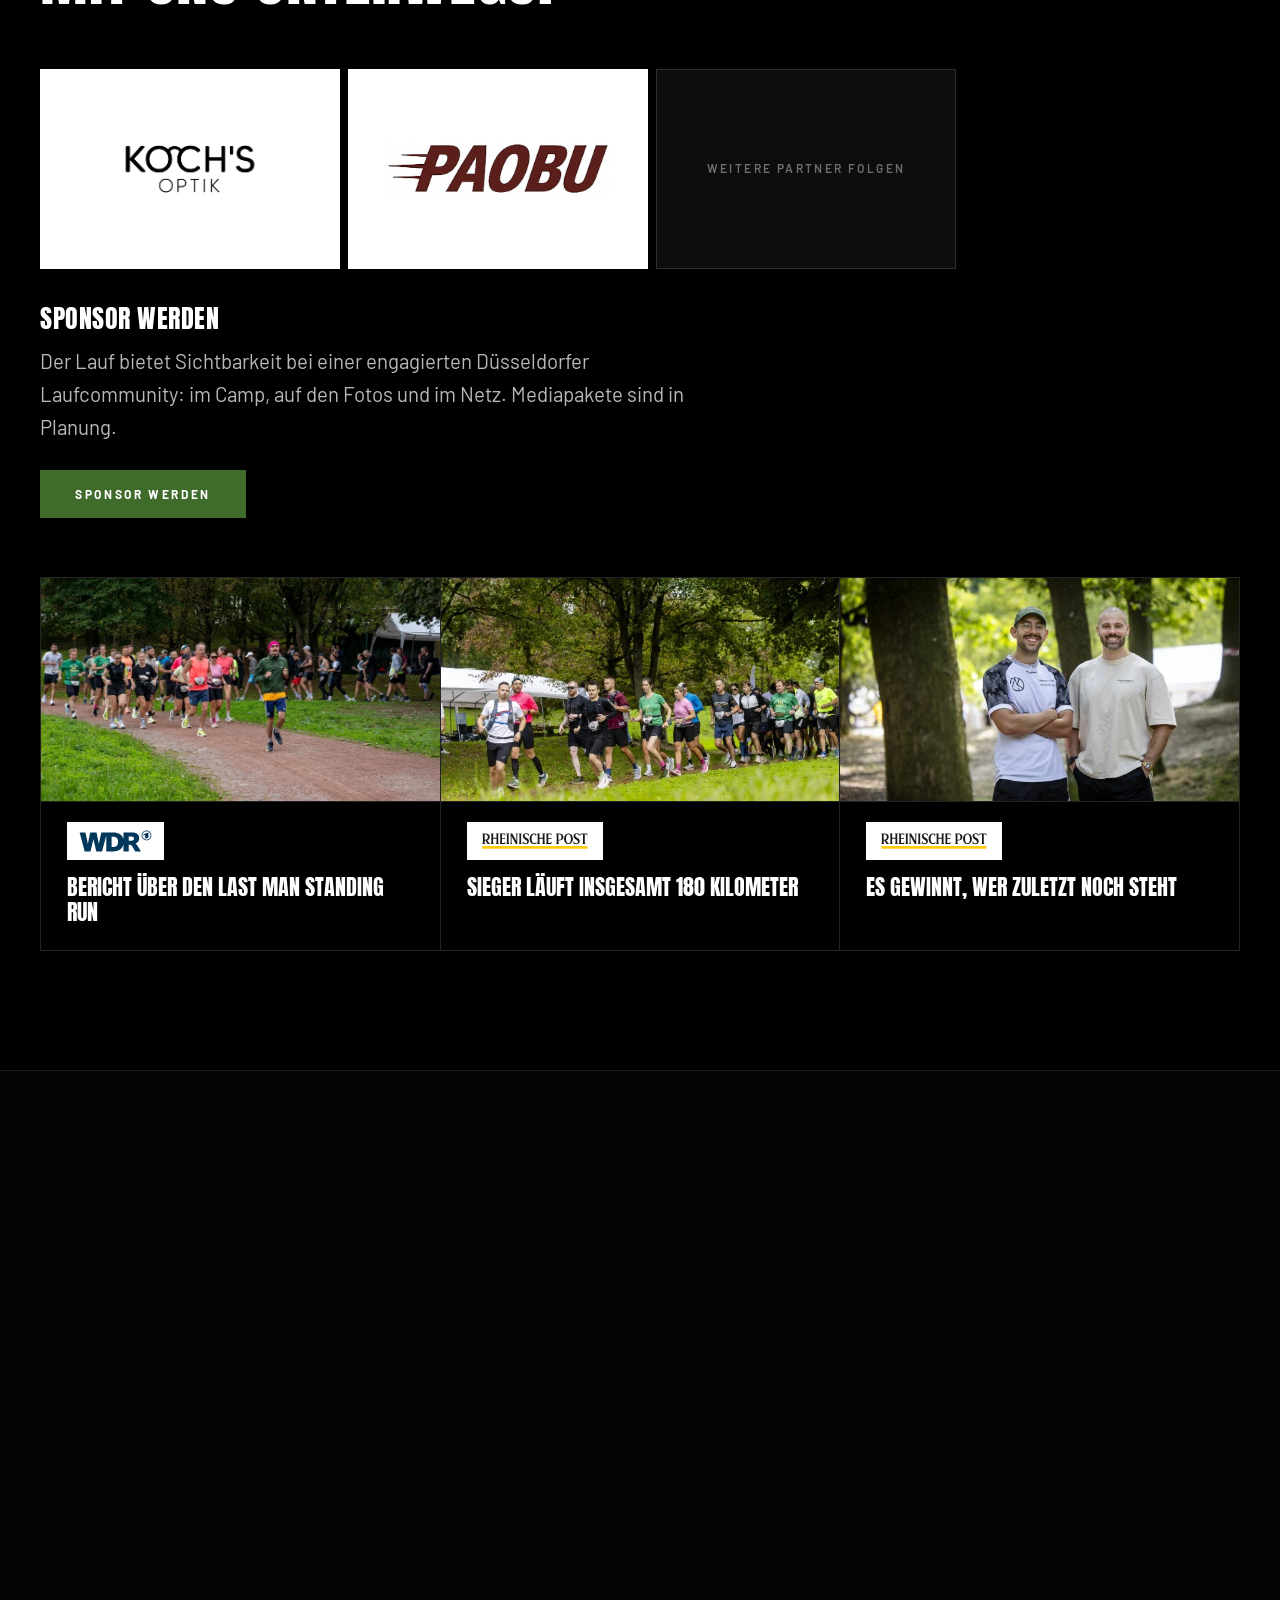
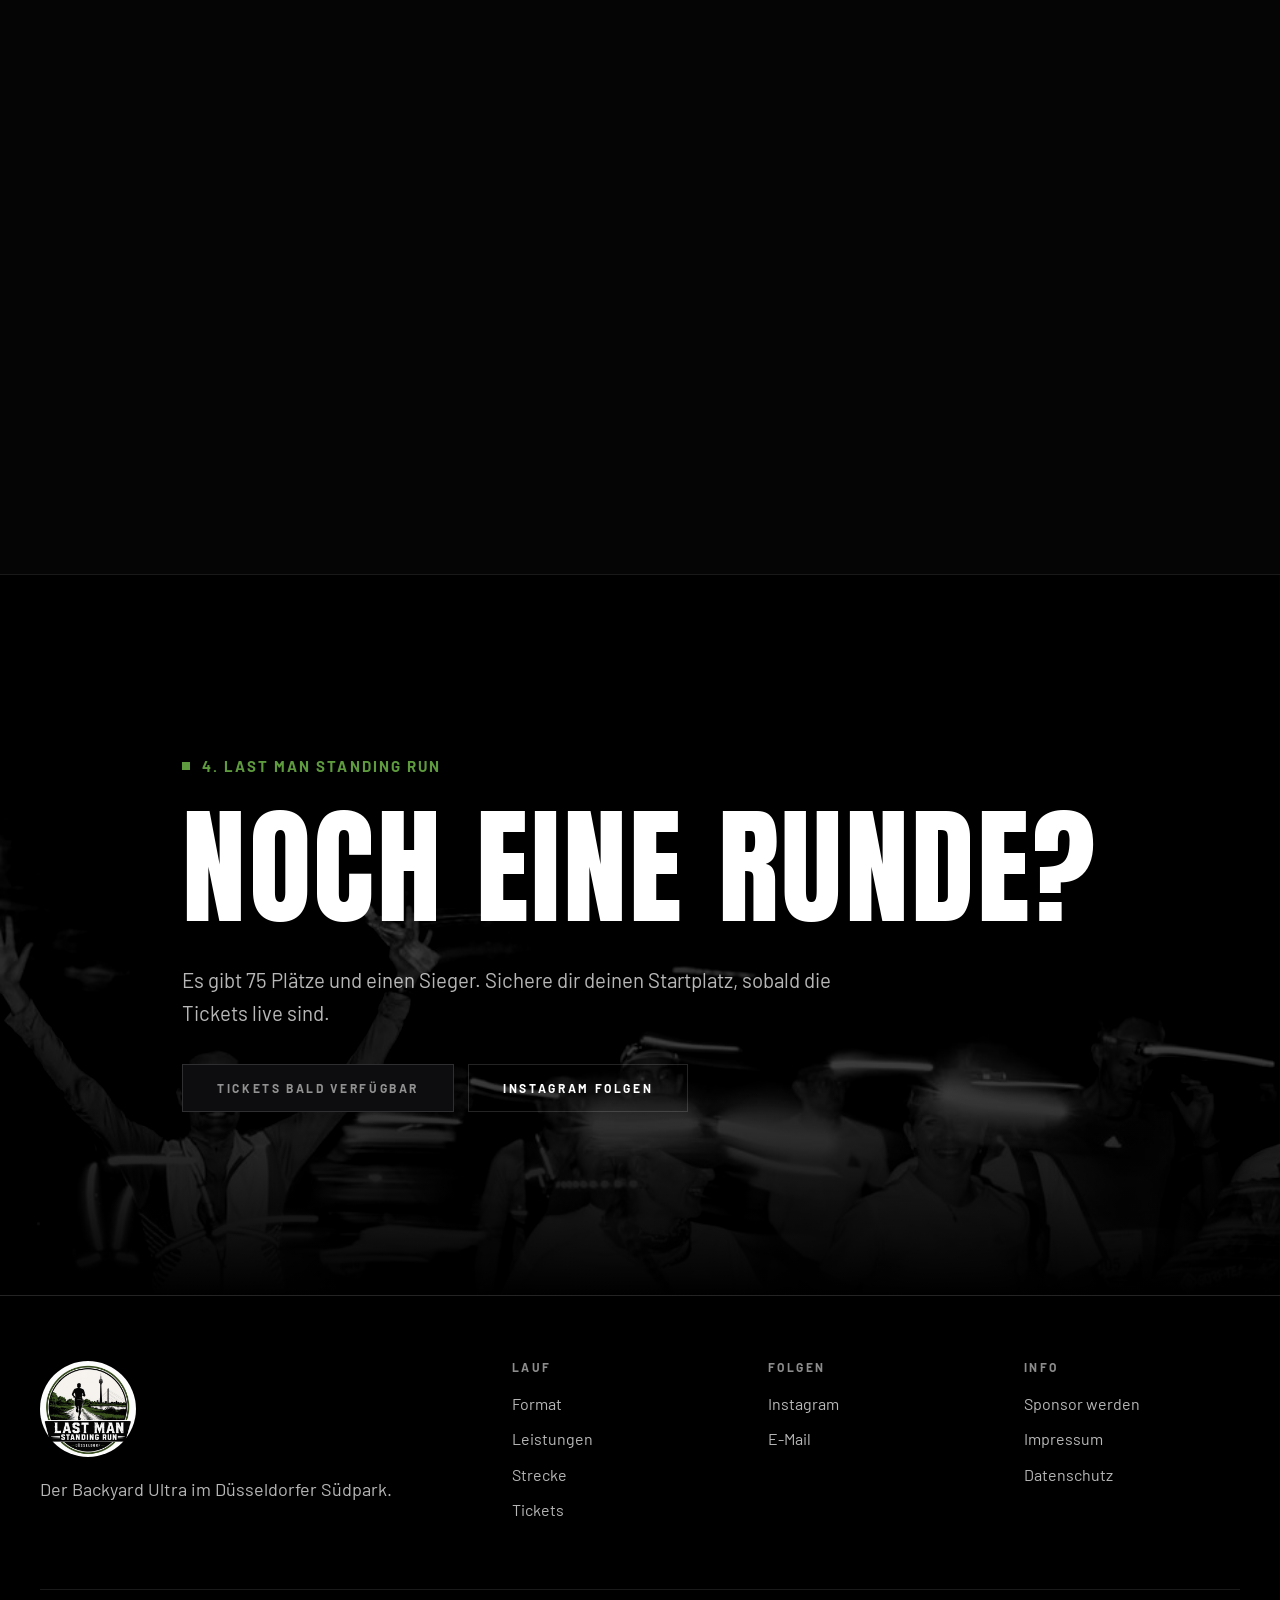
==== commit 40c9ce75: "SEO-Grundlagen: Canonical und Vorschau-Tags Co-Authored-By: Claude Sonnet 5.5 <noreply@anthropic.com" ====
--- a/index.html
+++ b/index.html
@@ -7,9 +7,16 @@
 <meta name="description" content="Jede Stunde eine 6-km-Runde, bis nur noch einer steht. Der Last Man Standing Run ist der Backyard Ultra im Düsseldorfer Südpark. 4. Ausgabe 2027.">
 <meta name="robots" content="noindex, nofollow">
 <meta name="theme-color" content="#000000">
-<meta property="og:title" content="Last Man Standing Run Düsseldorf">
+<link rel="canonical" href="https://lastmanstandingrun.github.io/LMSR/">
+<meta property="og:type" content="website">
+<meta property="og:locale" content="de_DE">
+<meta property="og:site_name" content="Last Man Standing Run">
+<meta property="og:url" content="https://lastmanstandingrun.github.io/LMSR/">
+<meta property="og:title" content="Last Man Standing Run Düsseldorf – Backyard Ultra im Südpark">
 <meta property="og:description" content="Jede Stunde eine 6-km-Runde, bis nur noch einer steht. Backyard Ultra im Düsseldorfer Südpark, 4. Ausgabe 2027.">
-<meta property="og:image" content="assets/img/event-page.jpg">
+<meta property="og:image" content="https://lastmanstandingrun.github.io/LMSR/assets/img/event-page.jpg">
+<meta property="og:image:alt" content="Logo des Last Man Standing Run Düsseldorf">
+<meta name="twitter:card" content="summary_large_image">
 <link rel="icon" href="assets/img/logo.jpg">
 <link rel="preload" href="assets/fonts/anton-400.woff2" as="font" type="font/woff2" crossorigin>
 <link rel="preload" href="assets/fonts/barlow-400.woff2" as="font" type="font/woff2" crossorigin>
